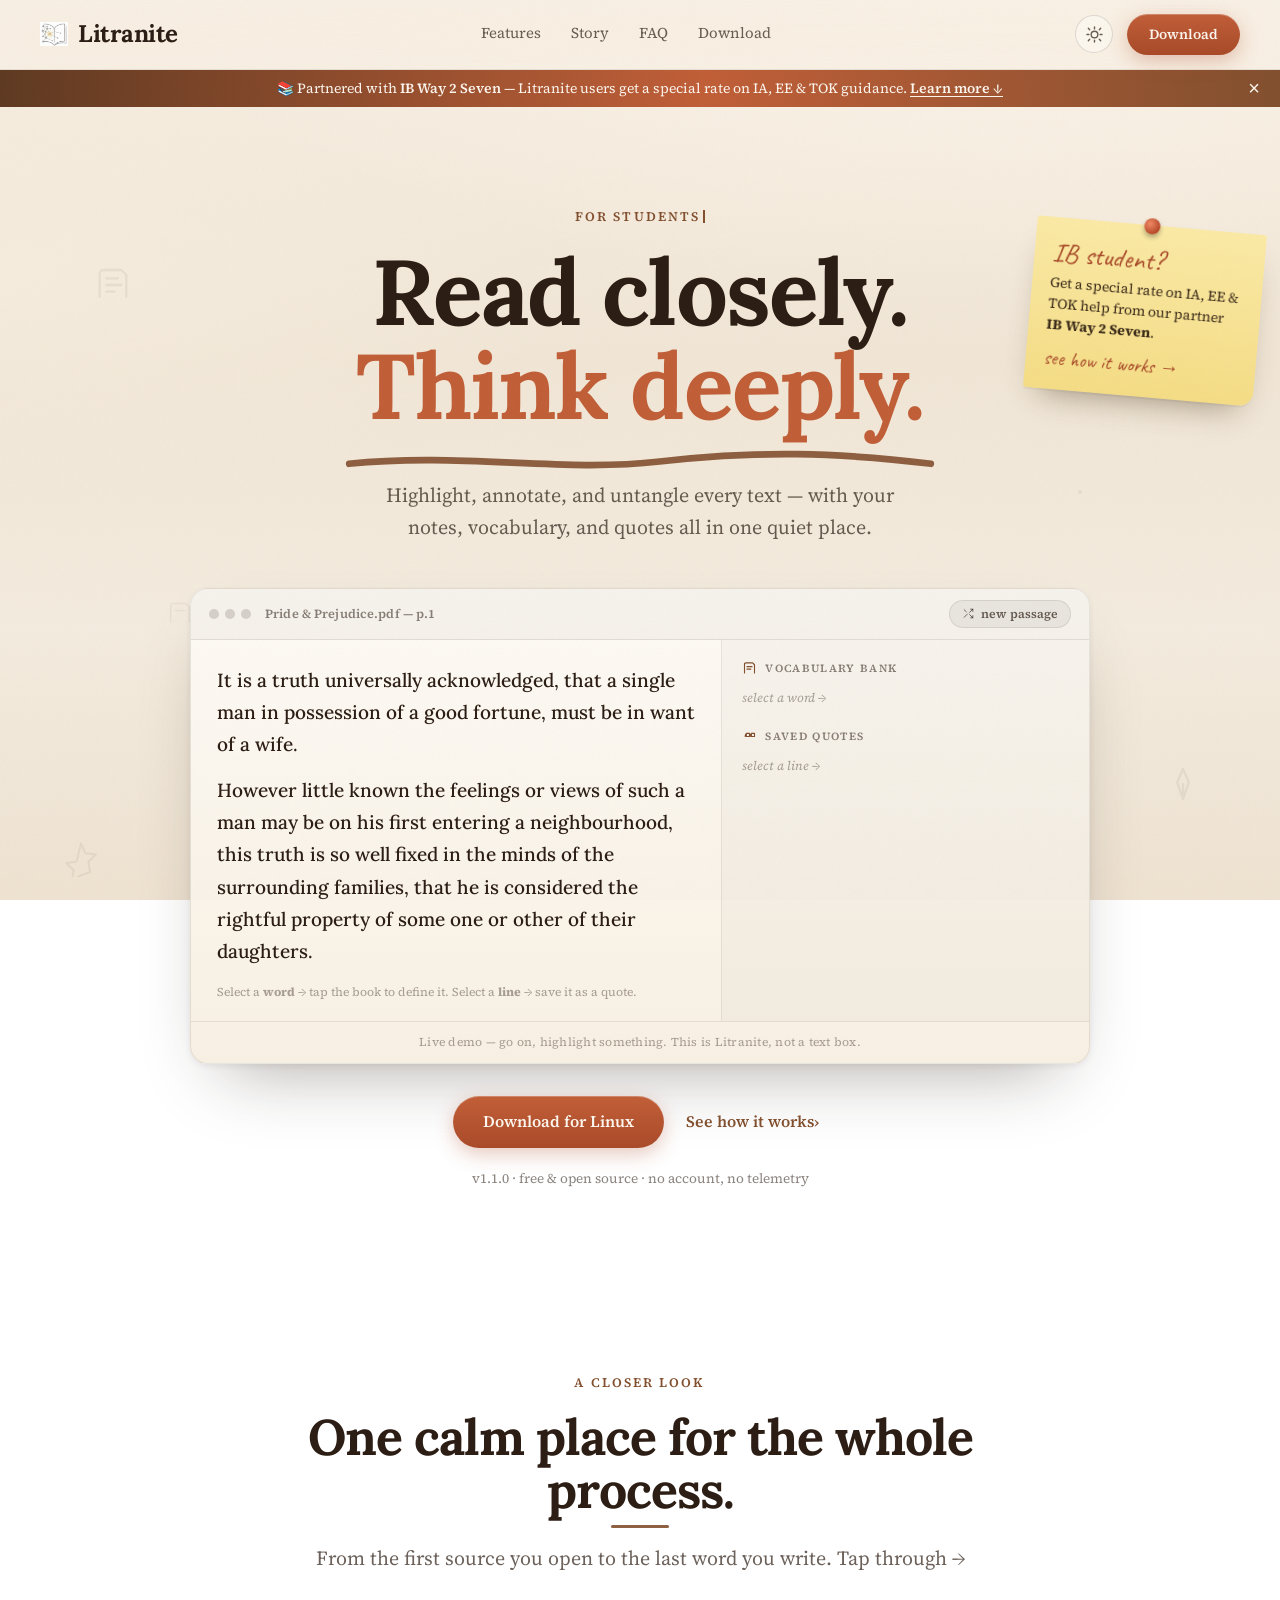
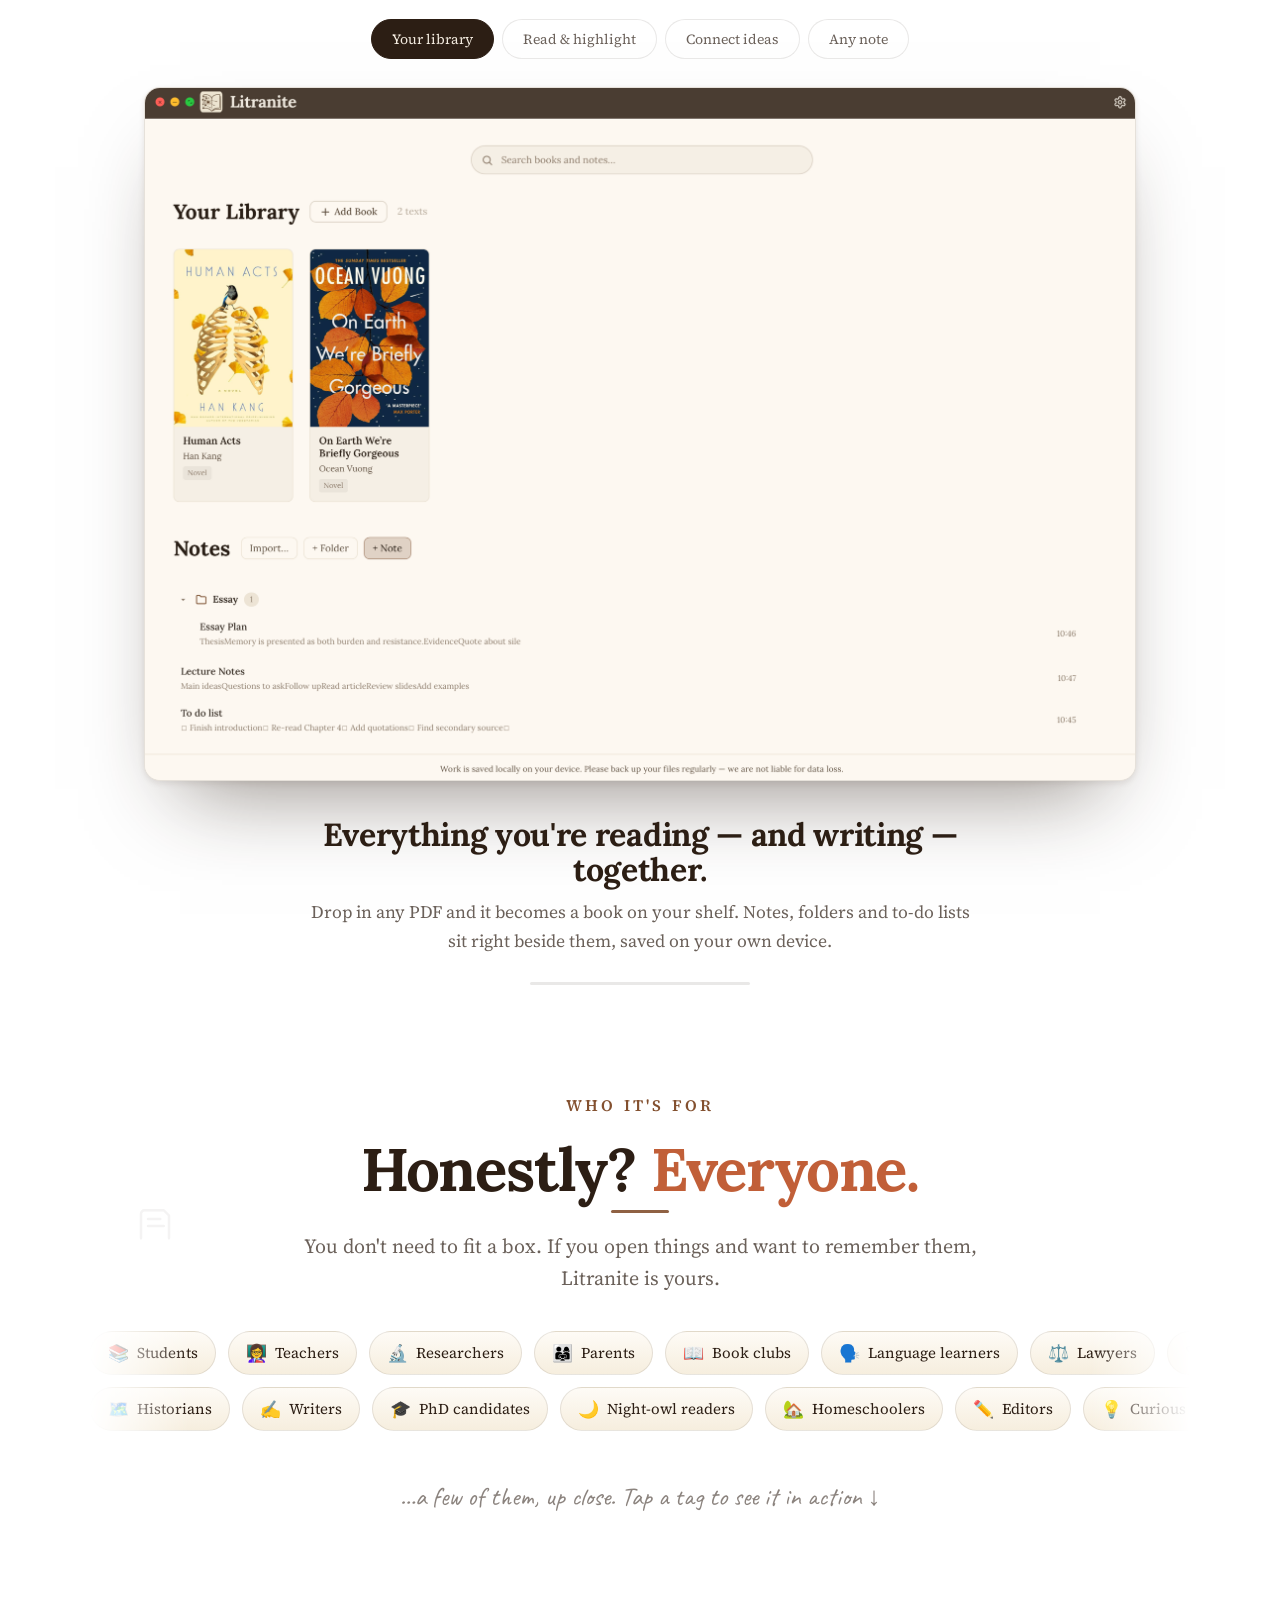
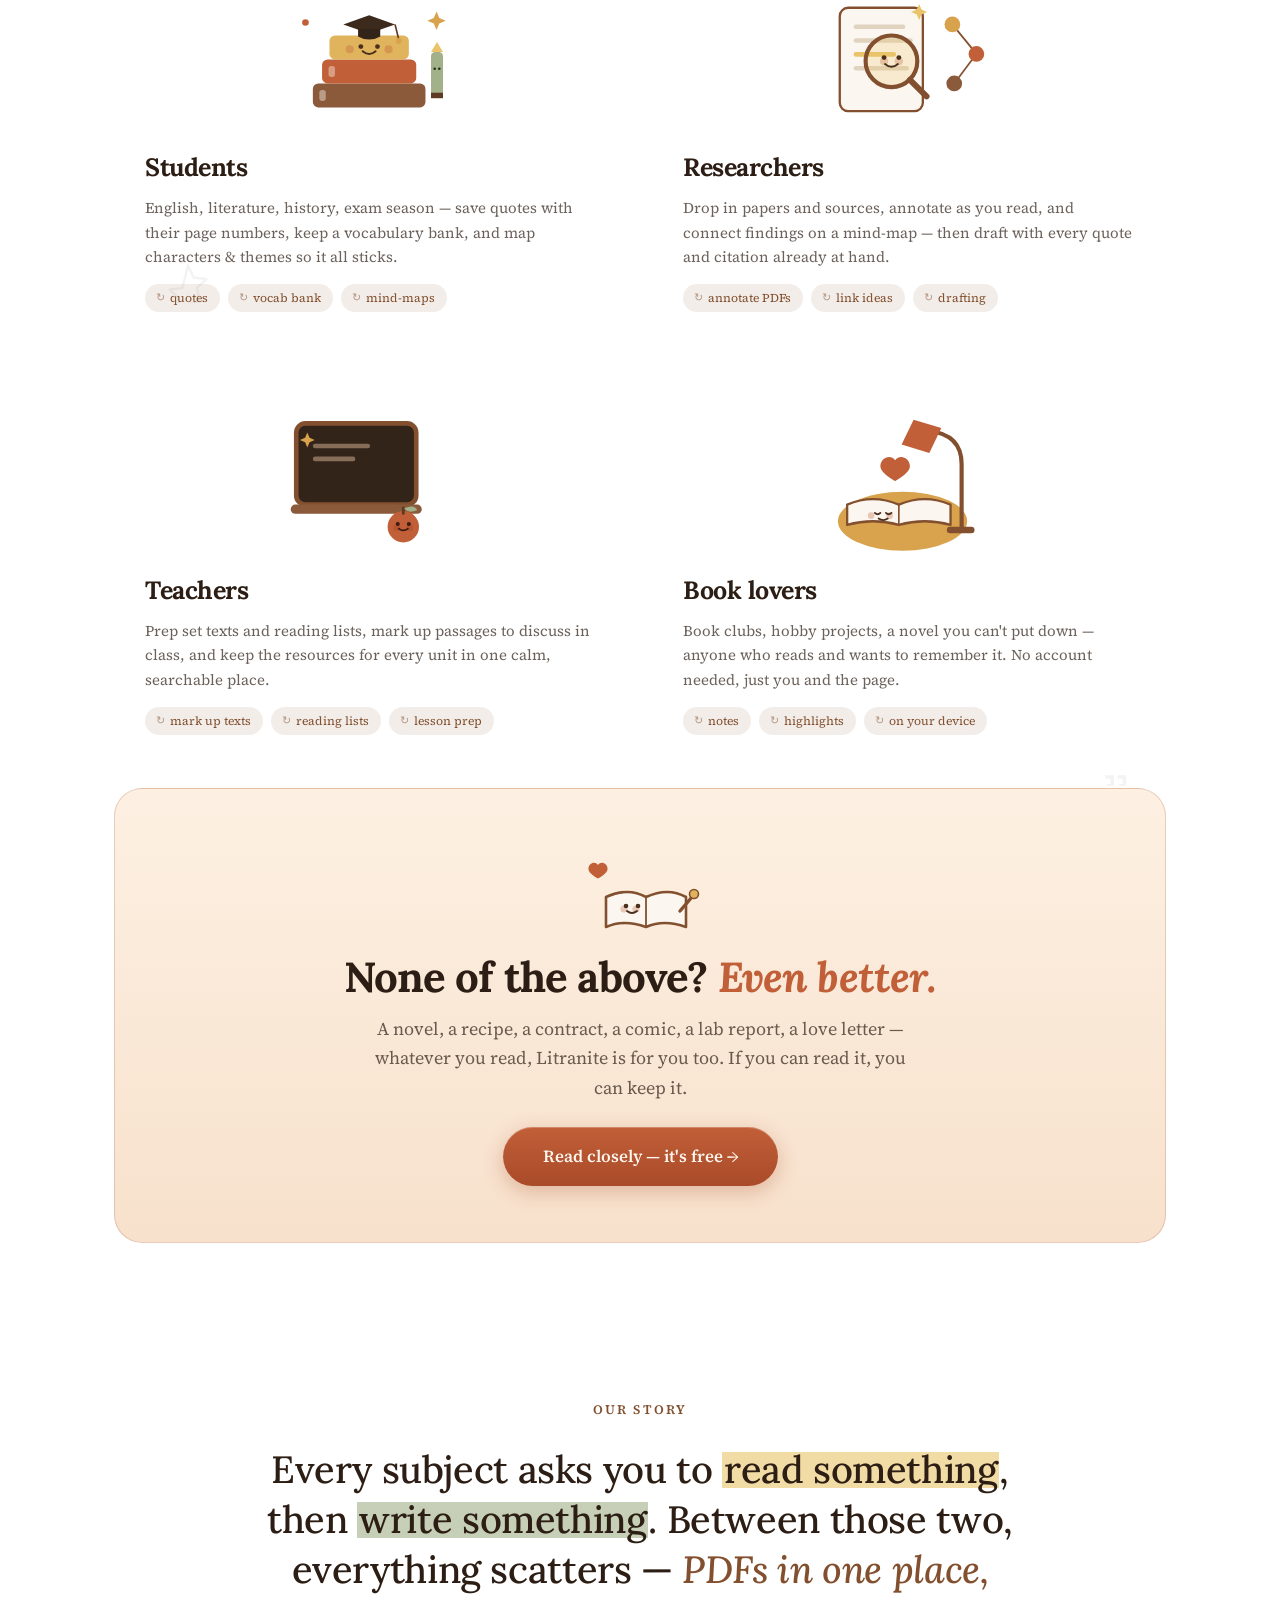
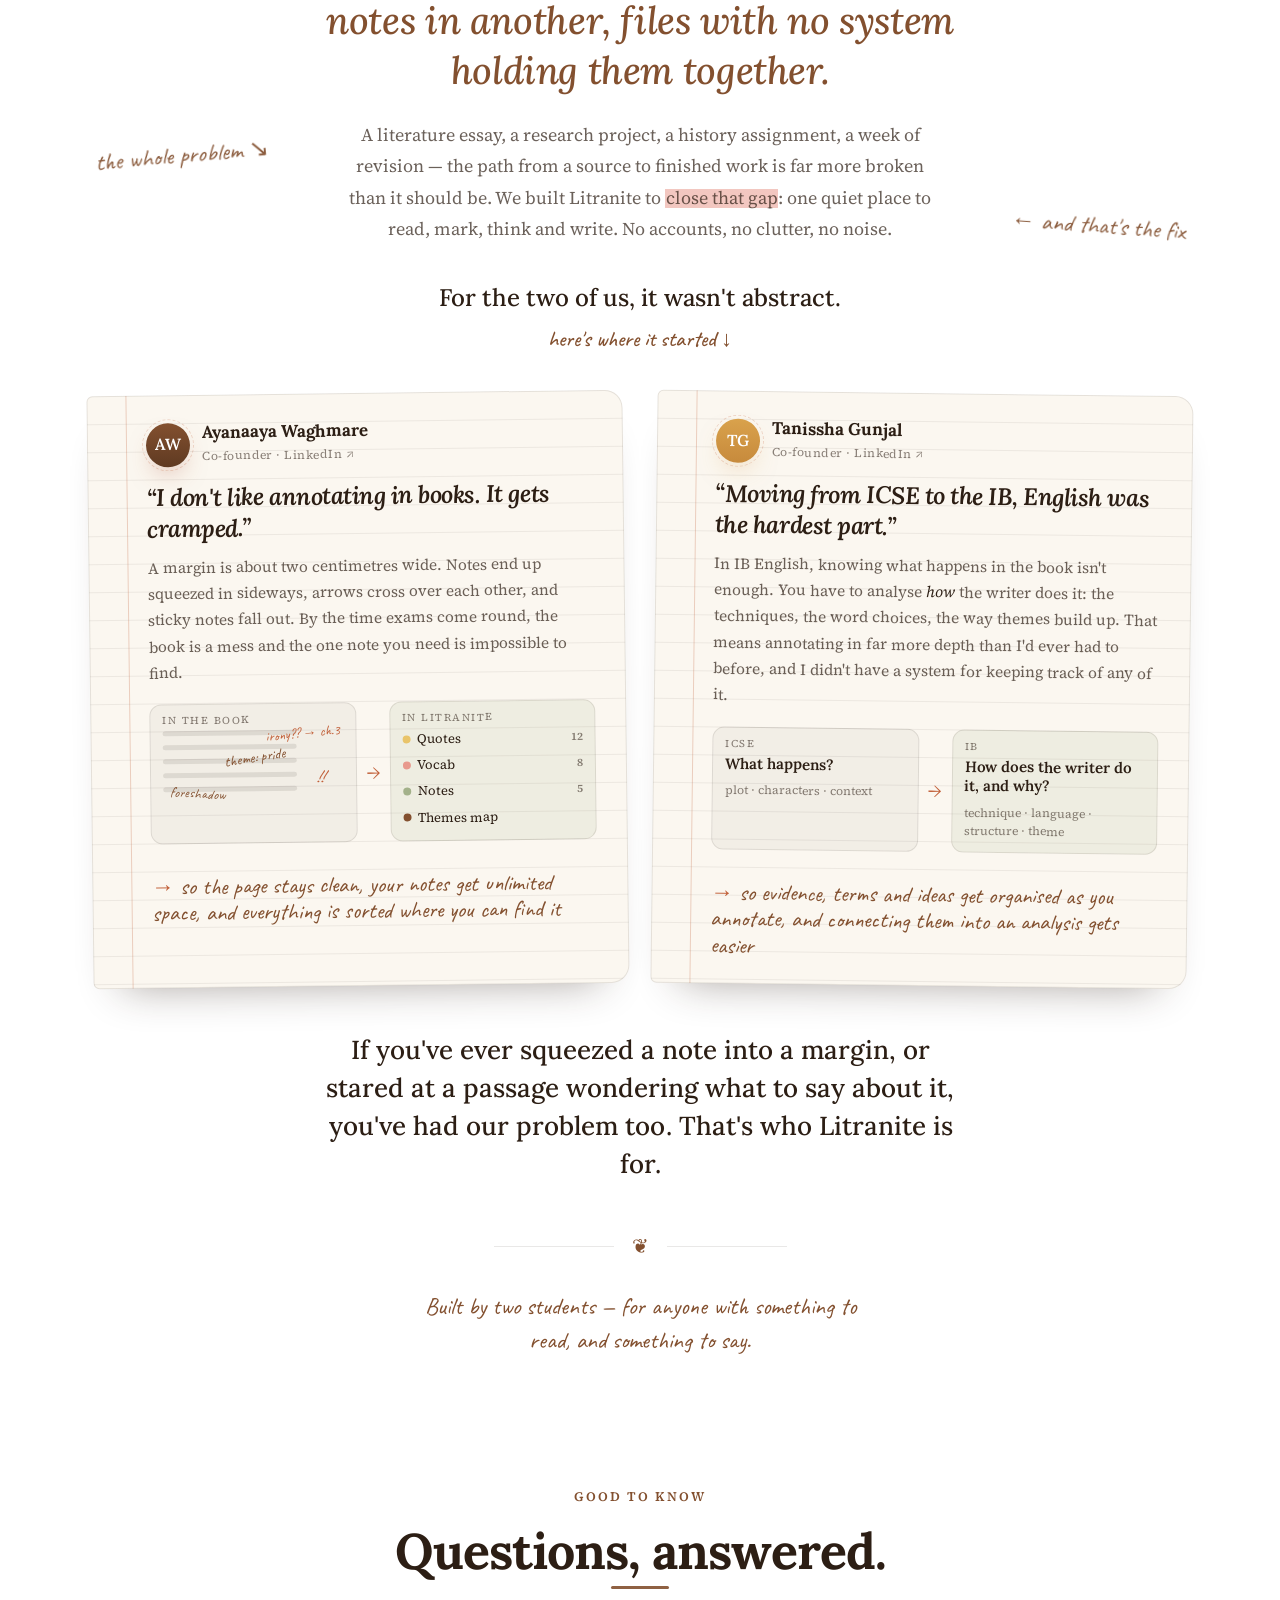
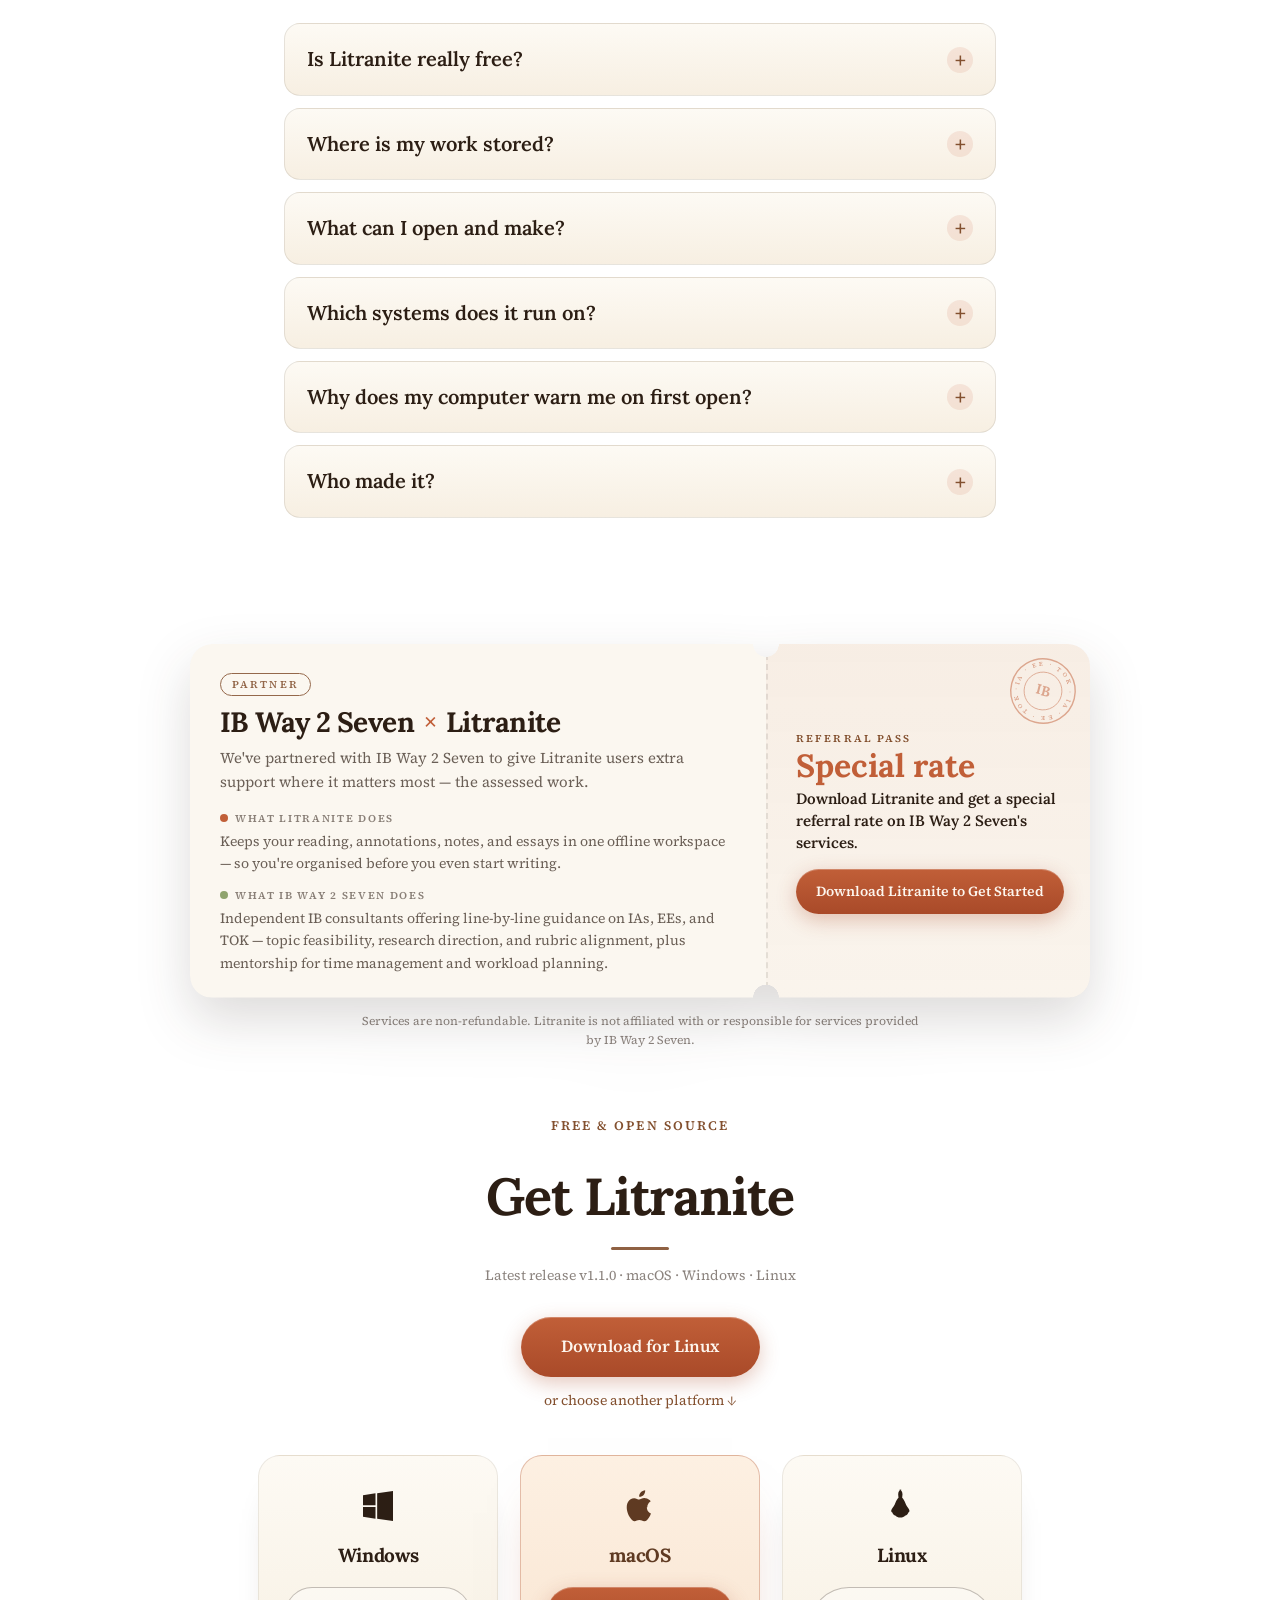
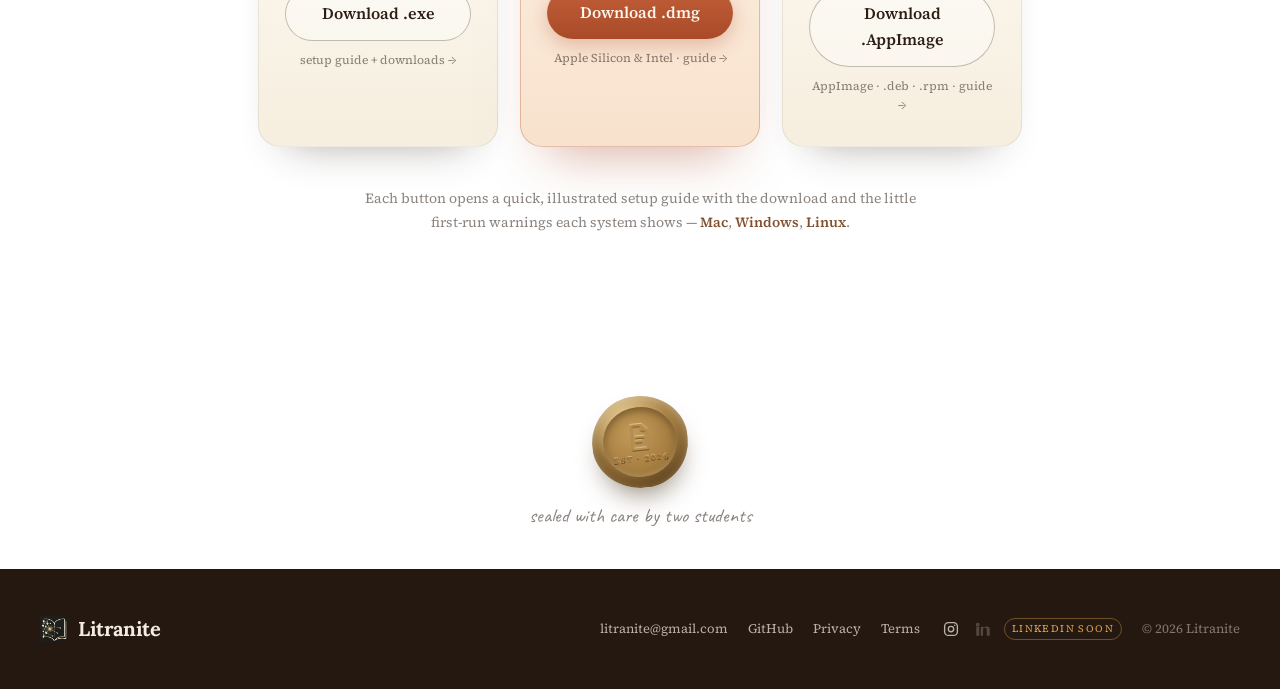
==== index.html @ d2393052 "Flip cards, merged story, IB Way 2 Seven partnership - Who-it's-for cards: fix hover jitter (bob ani" ====
<!DOCTYPE html>
<html lang="en">
<head>
<meta charset="utf-8">
<meta name="viewport" content="width=device-width, initial-scale=1">
<title>Litranite — Read closely. Think deeply.</title>
<meta name="description" content="Litranite keeps close reading in one place — highlight, annotate, build a vocabulary bank, and draft essays with your quotes at hand. Free for macOS, Windows, and Linux.">
<meta name="theme-color" content="#f4ece0">
<!-- Social preview. On deploy, change og:image / og:url to absolute URLs (e.g. https://your-domain/assets/og-image.png). -->
<meta property="og:type" content="website">
<meta property="og:site_name" content="Litranite">
<meta property="og:title" content="Litranite — Read closely. Think deeply.">
<meta property="og:description" content="Read a PDF, highlight it, and build a vocabulary bank &amp; quote list — all in one quiet place. Free for macOS, Windows, and Linux.">
<meta property="og:image" content="https://litranite.github.io/assets/og-image.png">
<meta property="og:url" content="https://litranite.github.io/">
<meta property="og:image:width" content="1200">
<meta property="og:image:height" content="630">
<meta name="twitter:card" content="summary_large_image">
<meta name="twitter:title" content="Litranite — Read closely. Think deeply.">
<meta name="twitter:description" content="Read a PDF, highlight it, and build a vocabulary bank &amp; quote list — all in one quiet place.">
<meta name="twitter:image" content="https://litranite.github.io/assets/og-image.png">
<link rel="icon" type="image/png" href="assets/logo.png">
<link rel="preconnect" href="https://fonts.googleapis.com">
<link rel="preconnect" href="https://fonts.gstatic.com" crossorigin>
<link href="https://fonts.googleapis.com/css2?family=Caveat:wght@500;600&family=Lora:ital,wght@0,500;0,600;0,700;1,500&family=Source+Serif+4:ital,wght@0,400;0,600;1,400&display=swap" rel="stylesheet">
<link rel="stylesheet" href="styles.css?v=8">
<script>
  /* set theme before paint to avoid a flash */
  (function () {
    try {
      var t = localStorage.getItem('litranite-theme');
      if (!t) t = matchMedia('(prefers-color-scheme: dark)').matches ? 'dark' : 'light';
      document.documentElement.setAttribute('data-theme', t);
      if (localStorage.getItem('litranite-partner-bar') === 'dismissed') document.documentElement.classList.add('pb-dismissed');
    } catch (e) {}
  })();
</script>
</head>
<body>

<div class="read-progress" aria-hidden="true"><span></span></div>

<header class="nav">
  <a class="logo" href="#top">
    <img class="logo-mark lm-light" src="assets/logo.png" alt="" width="28" height="28">
    <img class="logo-mark lm-dark" src="assets/logo-on-dark.png" alt="" width="28" height="28">
    <span class="logo-word">Litranite</span>
  </a>
  <nav class="nav-links" aria-label="Main">
    <a href="#features">Features</a>
    <a href="#story">Story</a>
    <a href="#faq">FAQ</a>
    <a href="#download">Download</a>
  </nav>
  <div class="nav-right">
    <button class="theme-toggle" type="button" aria-label="Switch between day and night reading" title="Day / night">
      <svg class="ic-sun" viewBox="0 0 24 24" fill="none" stroke="currentColor" stroke-width="1.8" stroke-linecap="round"><circle cx="12" cy="12" r="4.2"/><path d="M12 2.5v2.4M12 19.1v2.4M4.2 4.2l1.7 1.7M18.1 18.1l1.7 1.7M2.5 12h2.4M19.1 12h2.4M4.2 19.8l1.7-1.7M18.1 5.9l1.7-1.7"/></svg>
      <svg class="ic-moon" viewBox="0 0 24 24" fill="none" stroke="currentColor" stroke-width="1.8" stroke-linecap="round" stroke-linejoin="round"><path d="M20 14.5A8 8 0 1 1 9.5 4a6.3 6.3 0 0 0 10.5 10.5Z"/></svg>
    </button>
    <a class="btn btn-solid" href="#download">Download</a>
  </div>
</header>

<!-- Partner announcement: points at the section below, never off-site -->
<div class="partner-bar" id="partner-bar" role="region" aria-label="Partner announcement">
  <p class="pb-text"><span class="pb-ico" aria-hidden="true">📚</span> Partnered with <b>IB Way 2 Seven</b><span class="pb-long"> — Litranite users get a special rate on IA, EE &amp; TOK guidance.</span> <a href="#ibway2seven-partnership">Learn more</a></p>
  <button type="button" class="pb-close" aria-label="Dismiss announcement">×</button>
</div>

<main id="top">

  <!-- HERO -->
  <section class="hero">
    <div class="ambient" aria-hidden="true">
      <svg class="amb amb-1" viewBox="0 0 24 24" fill="none" stroke="currentColor" stroke-width="1.4" stroke-linecap="round" stroke-linejoin="round"><path d="M4 19V5a2 2 0 0 1 2-2h11l3 3v13"/><path d="M8 8h7M8 12h9M8 16h5"/></svg>
      <svg class="amb amb-2" viewBox="0 0 24 24" fill="currentColor"><path d="M7 7h5v6H8v-1h2V9H7zM14 7h5v6h-4v-1h2V9h-3z"/></svg>
      <svg class="amb amb-3" viewBox="0 0 24 24" fill="none" stroke="currentColor" stroke-width="1.4" stroke-linecap="round" stroke-linejoin="round"><path d="M12 2.5l3.2 6.9 7.3.9-5.4 5 1.4 7.3L12 25l-6.5 3.6 1.4-7.3-5.4-5 7.3-.9z"/></svg>
      <svg class="amb amb-4" viewBox="0 0 24 24" fill="none" stroke="currentColor" stroke-width="1.4" stroke-linecap="round" stroke-linejoin="round"><path d="M12 3l3.5 8L12 21l-3.5-10z"/><path d="M12 12v6"/></svg>
      <svg class="amb amb-5" viewBox="0 0 24 24" fill="none" stroke="currentColor" stroke-width="1.4" stroke-linecap="round" stroke-linejoin="round"><path d="M4 19V5a2 2 0 0 1 2-2h11l3 3v13"/><path d="M8 9h8"/></svg>
      <svg class="amb amb-6" viewBox="0 0 24 24" fill="currentColor"><circle cx="12" cy="12" r="3"/></svg>
    </div>
    <span class="eyebrow" aria-label="For readers of every age — students, teachers, and everyone">For <span class="type-rot" id="type-rot">students</span><span class="type-caret" aria-hidden="true"></span></span>
    <h1 data-underline>Read closely.<br><span class="accent">Think deeply.</span></h1>
    <p class="lead">Highlight, annotate, and untangle every text — with your notes, vocabulary, and quotes all in one quiet place.</p>

    <!-- interactive reader demo — the thing only Litranite does -->
    <div class="reader-demo" aria-label="Try Litranite">
      <div class="reader-chrome">
        <span class="reader-dots"><i></i><i></i><i></i></span>
        <span class="reader-file" id="reader-file">Pride &amp; Prejudice.pdf — p.1</span>
        <button class="reader-shuffle" id="reader-shuffle" type="button" aria-label="Load a different passage"><svg viewBox="0 0 24 24" fill="none" stroke="currentColor" stroke-width="1.7" stroke-linecap="round" stroke-linejoin="round"><path d="M16 4h4v4M20 4l-6 6M16 20h4v-4M20 20l-6-6M4 5l4 4M4 19l6-6"/></svg>new passage</button>
      </div>

      <div class="reader-split">
        <div class="reader-page">
          <div class="reader-body" id="demo-text">
            <p>It is a truth universally acknowledged, that a single man in possession of a good fortune, must be in want of a wife.</p>
            <p>However little known the feelings or views of such a man may be on his first entering a neighbourhood, this truth is so well fixed in the minds of the surrounding families, that he is considered the rightful property of some one or other of their daughters.</p>
          </div>
          <p class="reader-page-hint" id="demo-hint">Select a <b>word</b> → tap the book to define it. Select a <b>line</b> → save it as a quote.</p>
        </div>

        <aside class="reader-panel" aria-label="Your study panel">
          <div class="rp-section">
            <div class="rp-head">
              <svg viewBox="0 0 24 24" fill="none" stroke="currentColor" stroke-width="1.8" stroke-linecap="round" stroke-linejoin="round"><path d="M4 19V5a2 2 0 0 1 2-2h11l3 3v13"/><path d="M8 9h8M8 13h6"/></svg>
              Vocabulary bank <span class="rp-count" id="vocab-count"></span>
            </div>
            <ul class="rp-list" id="vocab-list"><li class="rp-empty">select a word →</li></ul>
          </div>
          <div class="rp-section">
            <div class="rp-head">
              <svg viewBox="0 0 24 24" fill="none" stroke="currentColor" stroke-width="1.8" stroke-linecap="round" stroke-linejoin="round"><path d="M7 7h5v5H7zM7 7c-1.5 1-2 2.5-2 5M15 7h5v5h-5zM15 7c-1.5 1-2 2.5-2 5"/></svg>
              Saved quotes <span class="rp-count" id="quote-count"></span>
            </div>
            <ul class="rp-list" id="quote-list"><li class="rp-empty">select a line →</li></ul>
          </div>
        </aside>
      </div>

      <div class="reader-foot">
        <span class="reader-tag">Live demo — go on, highlight something. This is Litranite, not a text box.</span>
      </div>
    </div>

    <div class="hero-ctas">
      <a class="btn btn-solid btn-download" id="hero-download" href="#download">Download Free</a>
      <a class="btn btn-ghost" href="#features">See how it works</a>
    </div>
    <a class="ib-note" href="#ibway2seven-partnership">
      <span class="ib-pin" aria-hidden="true"></span>
      <span class="ib-note-k">IB student?</span>
      Get a special rate on IA, EE &amp; TOK help from our partner <b>IB Way 2 Seven</b>.
      <span class="ib-note-go">see how it works →</span>
    </a>
    <p class="hero-sub"><span class="js-version">v1.1.0</span> · free &amp; open source · no account, no telemetry</p>
  </section>

  <!-- SHOWCASE — big, switchable screenshots -->
  <section class="showcase" id="features">
    <div class="sc-head reveal">
      <span class="eyebrow">A closer look</span>
      <h2 data-underline>One calm place for the whole process.</h2>
      <p class="lead">From the first source you open to the last word you write. Tap through →</p>
    </div>

    <div class="feature-tabs reveal" role="tablist" aria-label="Features">
      <button class="feature-tab on" type="button" role="tab" data-i="0" aria-selected="true">Your library</button>
      <button class="feature-tab" type="button" role="tab" data-i="1" aria-selected="false">Read &amp; highlight</button>
      <button class="feature-tab" type="button" role="tab" data-i="2" aria-selected="false">Connect ideas</button>
      <button class="feature-tab" type="button" role="tab" data-i="3" aria-selected="false">Any note</button>
    </div>

    <div class="feature-stage reveal">
      <div class="feature-slide on" data-i="0">
        <figure class="feature-shot"><img src="assets/app-library.png" alt="Litranite library with book covers and a list of notes"></figure>
        <div class="feature-cap">
          <h3>Everything you're reading — and writing — together.</h3>
          <p>Drop in any PDF and it becomes a book on your shelf. Notes, folders and to-do lists sit right beside them, saved on your own device.</p>
        </div>
      </div>
      <div class="feature-slide" data-i="1">
        <figure class="feature-shot"><img src="assets/app-reader.png" alt="Litranite reading a PDF with colour highlights and a live vocabulary bank" loading="lazy"></figure>
        <div class="feature-cap">
          <h3>Read the source, right inside the app.</h3>
          <p>Open a PDF, highlight in colour, and every mark flows into a vocabulary bank and quote list — each one kept with its page. This is the part other note apps can't do.</p>
        </div>
      </div>
      <div class="feature-slide" data-i="2">
        <figure class="feature-shot"><img src="assets/app-mindmap.png" alt="Litranite mind-map linking characters and themes" loading="lazy"></figure>
        <div class="feature-cap">
          <h3>Map how it all connects.</h3>
          <p>Lay characters, themes, evidence and ideas out as a mind-map and draw the links between them — the big picture, in a single glance.</p>
        </div>
      </div>
      <div class="feature-slide" data-i="3">
        <figure class="feature-shot"><img src="assets/app-note.png" alt="A note in Litranite — a simple travel checklist" loading="lazy"></figure>
        <div class="feature-cap">
          <h3>A blank page for anything.</h3>
          <p>Research notes, a history timeline, a revision sheet, even a travel checklist — a quiet place to write, for any subject or none at all.</p>
        </div>
      </div>
      <div class="feature-progress"><span class="fp-bar"></span></div>
    </div>
  </section>

  <!-- WHO IT'S FOR — honestly, everyone -->
  <section class="who" id="who">
    <div class="who-ambient" aria-hidden="true">
      <svg class="wa1" viewBox="0 0 24 24" fill="none" stroke="currentColor" stroke-width="1.4" stroke-linecap="round" stroke-linejoin="round"><path d="M4 19V5a2 2 0 0 1 2-2h11l3 3v13"/><path d="M8 8h7M8 12h9"/></svg>
      <svg class="wa2" viewBox="0 0 24 24" fill="currentColor"><path d="M7 7h5v6H8v-1h2V9H7zM14 7h5v6h-4v-1h2V9h-3z"/></svg>
      <svg class="wa3" viewBox="0 0 24 24" fill="none" stroke="currentColor" stroke-width="1.4" stroke-linecap="round" stroke-linejoin="round"><path d="M12 2.5l3.2 6.9 7.3.9-5.4 5 1.4 7.3L12 25l-6.5 3.6 1.4-7.3-5.4-5 7.3-.9z"/></svg>
    </div>

    <div class="who-head reveal">
      <span class="eyebrow">Who it's for</span>
      <h2 data-underline>Honestly? <span class="big">Everyone.</span></h2>
      <p class="lead">You don't need to fit a box. If you open things and want to remember them, Litranite is yours.</p>
    </div>

    <div class="marquee" aria-label="People who use Litranite">
      <div class="marquee-row r1" id="mrow1"></div>
      <div class="marquee-row r2" id="mrow2"></div>
    </div>

    <p class="who-eg reveal">…a few of them, up close. Tap a tag to see it in action ↓</p>

    <div class="who-grid">

      <article class="who-card reveal" data-role="students" style="--tint:rgba(217,162,76,.2)">
        <div class="who-inner">
        <div class="who-face who-front">
        <div class="who-illus">
          <svg class="char-svg" viewBox="0 0 230 182" fill="none">
            <path class="anim tw" d="M186 46 l3 7 7 3 -7 3 -3 7 -3 -7 -7 -3 7 -3z" fill="#d9a24c"/>
            <circle class="anim tw d" cx="44" cy="58" r="3.6" fill="#c15f38"/>
            <g class="char anim bob">
              <rect x="52" y="124" width="122" height="26" rx="6" fill="#8a5a3b"/>
              <rect x="59" y="131" width="7" height="12" rx="3" fill="#f4ece0" opacity=".45"/>
              <rect x="62" y="98" width="102" height="26" rx="6" fill="#c15f38"/>
              <rect x="69" y="105" width="7" height="12" rx="3" fill="#f4ece0" opacity=".45"/>
              <rect x="70" y="72" width="86" height="26" rx="6" fill="#e0b45c"/>
              <circle class="cheek" cx="92" cy="87" r="4.4" fill="#c15f38" opacity=".35"/>
              <circle class="cheek" cx="134" cy="87" r="4.4" fill="#c15f38" opacity=".35"/>
              <g class="eyes bk"><circle cx="104" cy="84" r="2.6" fill="#4a2f1c"/><circle cx="122" cy="84" r="2.6" fill="#4a2f1c"/></g>
              <path d="M106 89 q7 6 14 0" stroke="#4a2f1c" stroke-width="2.1" fill="none" stroke-linecap="round"/>
              <g class="anim capbob" style="transform-origin:113px 62px">
                <path d="M113 50 l28 10 -28 10 -28 -10z" fill="#3c2a1c"/>
                <path d="M101 65 v8 q12 7 24 0 v-8" fill="#33241a"/>
                <line x1="141" y1="60" x2="145" y2="76" stroke="#5f3a22" stroke-width="1.8"/>
                <circle cx="145" cy="78" r="3.2" fill="#d9a24c"/>
              </g>
            </g>
            <g class="anim wig" style="transform-origin:186px 128px">
              <rect x="180" y="90" width="13" height="48" rx="4.5" fill="#a3b18a"/>
              <path d="M180 90 l6.5 -11 6.5 11z" fill="#e9c46a"/>
              <rect x="180" y="134" width="13" height="6" fill="#5f3a22"/>
              <circle cx="184" cy="108" r="1.4" fill="#243018"/>
              <circle cx="189" cy="108" r="1.4" fill="#243018"/>
            </g>
          </svg>
        </div>
        <h3>Students</h3>
        <p>English, literature, history, exam season — save quotes with their page numbers, keep a vocabulary bank, and map characters &amp; themes so it all sticks.</p>
        <div class="who-tags"><button type="button" class="who-tag" data-demo="students-0">quotes</button><button type="button" class="who-tag" data-demo="students-1">vocab bank</button><button type="button" class="who-tag" data-demo="students-2">mind-maps</button></div>
              </div>
        </div>
      </article>

      <article class="who-card reveal" data-role="researchers" style="--tint:rgba(193,95,56,.17)">
        <div class="who-inner">
        <div class="who-face who-front">
        <div class="who-illus">
          <svg class="char-svg" viewBox="0 0 230 182" fill="none">
            <rect x="40" y="42" width="90" height="112" rx="9" fill="#fbf7f0" stroke="#83502f" stroke-width="2.5"/>
            <rect x="55" y="60" width="56" height="5" rx="2.5" fill="#e0d3bf"/>
            <rect x="55" y="75" width="64" height="5" rx="2.5" fill="#e0d3bf"/>
            <rect x="55" y="90" width="46" height="5" rx="2.5" fill="#e9c46a"/>
            <rect x="55" y="105" width="60" height="5" rx="2.5" fill="#e0d3bf"/>
            <path class="anim tw d2" d="M126 38 l2.6 6 6 2.6 -6 2.6 -2.6 6 -2.6 -6 -6 -2.6 6 -2.6z" fill="#e9c46a"/>
            <g class="anim mmpulse" style="transform-origin:186px 96px">
              <line x1="162" y1="60" x2="188" y2="92" stroke="#83502f" stroke-width="1.9"/>
              <line x1="188" y1="92" x2="164" y2="124" stroke="#83502f" stroke-width="1.9"/>
              <circle cx="162" cy="60" r="8.5" fill="#d9a24c"/>
              <circle cx="188" cy="92" r="8.5" fill="#c15f38"/>
              <circle cx="164" cy="124" r="8.5" fill="#8a5a3b"/>
            </g>
            <g class="char anim scan">
              <circle cx="96" cy="100" r="28" fill="rgba(233,196,106,.25)"/>
              <circle cx="96" cy="100" r="28" fill="none" stroke="#83502f" stroke-width="4.5"/>
              <circle class="cheek" cx="88" cy="100" r="4.4" fill="#c15f38" opacity=".3"/>
              <circle class="cheek" cx="104" cy="100" r="4.4" fill="#c15f38" opacity=".3"/>
              <g class="eyes2 bk"><circle cx="88" cy="96" r="2.6" fill="#4a2f1c"/><circle cx="104" cy="96" r="2.6" fill="#4a2f1c"/></g>
              <path d="M89 103 q7 6 14 0" stroke="#4a2f1c" stroke-width="2.1" fill="none" stroke-linecap="round"/>
              <line x1="116" y1="120" x2="134" y2="138" stroke="#83502f" stroke-width="6.5" stroke-linecap="round"/>
            </g>
          </svg>
        </div>
        <h3>Researchers</h3>
        <p>Drop in papers and sources, annotate as you read, and connect findings on a mind-map — then draft with every quote and citation already at hand.</p>
        <div class="who-tags"><button type="button" class="who-tag" data-demo="researchers-0">annotate PDFs</button><button type="button" class="who-tag" data-demo="researchers-1">link ideas</button><button type="button" class="who-tag" data-demo="researchers-2">drafting</button></div>
              </div>
        </div>
      </article>

      <article class="who-card reveal" data-role="teachers" style="--tint:rgba(163,177,138,.22)">
        <div class="who-inner">
        <div class="who-face who-front">
        <div class="who-illus">
          <svg class="char-svg" viewBox="0 0 230 182" fill="none">
            <rect x="34" y="34" width="130" height="88" rx="10" fill="#33241a"/>
            <rect x="34" y="34" width="130" height="88" rx="10" fill="none" stroke="#83502f" stroke-width="5"/>
            <rect x="52" y="56" width="62" height="5" rx="2.5" fill="#c9a98a" opacity=".55"/>
            <rect x="52" y="70" width="46" height="5" rx="2.5" fill="#c9a98a" opacity=".55"/>
            <path class="check" d="M118 74 l11 12 22 -26" stroke="#e9c46a" stroke-width="6" fill="none" stroke-linecap="round" stroke-linejoin="round"/>
            <rect x="28" y="122" width="142" height="10" rx="5" fill="#8a5a3b"/>
            <path class="anim tw" d="M46 44 l2.4 5.6 5.6 2.4 -5.6 2.4 -2.4 5.6 -2.4 -5.6 -5.6 -2.4 5.6 -2.4z" fill="#d9a24c"/>
            <g class="char anim bob2" style="transform-origin:150px 148px">
              <circle cx="150" cy="146" r="17" fill="#c15f38"/>
              <circle class="cheek" cx="143" cy="147" r="3.8" fill="#a94a29" opacity=".45"/>
              <circle class="cheek" cx="157" cy="147" r="3.8" fill="#a94a29" opacity=".45"/>
              <g class="eyes3 bk"><circle cx="144" cy="143" r="2.2" fill="#3c1a12"/><circle cx="156" cy="143" r="2.2" fill="#3c1a12"/></g>
              <path d="M145 148 q5 4 10 0" stroke="#3c1a12" stroke-width="1.9" fill="none" stroke-linecap="round"/>
              <rect x="148.5" y="124" width="3" height="9" rx="1.5" fill="#5f3a22"/>
              <path d="M151 126 q11 -5 14 2 q-10 4 -14 -2z" fill="#a3b18a"/>
            </g>
          </svg>
        </div>
        <h3>Teachers</h3>
        <p>Prep set texts and reading lists, mark up passages to discuss in class, and keep the resources for every unit in one calm, searchable place.</p>
        <div class="who-tags"><button type="button" class="who-tag" data-demo="teachers-0">mark up texts</button><button type="button" class="who-tag" data-demo="teachers-1">reading lists</button><button type="button" class="who-tag" data-demo="teachers-2">lesson prep</button></div>
              </div>
        </div>
      </article>

      <article class="who-card reveal" data-role="booklovers" style="--tint:rgba(217,162,76,.22)">
        <div class="who-inner">
        <div class="who-face who-front">
        <div class="who-illus">
          <svg class="char-svg" viewBox="0 0 230 182" fill="none">
            <ellipse class="anim glow" cx="108" cy="140" rx="70" ry="32" fill="#d9a24c"/>
            <path d="M172 148 V78 q0 -32 -36 -36" stroke="#83502f" stroke-width="4.5" fill="none" stroke-linecap="round"/>
            <path d="M120 30 l30 9 -13 27 -30 -9z" fill="#c15f38"/>
            <rect x="156" y="146" width="30" height="7" rx="3.5" fill="#83502f"/>
            <path class="anim heart" d="M100 74 c-5 -7.5 -16 -2.6 -16 6.4 c0 7.7 16 16 16 16 c0 0 16 -8.3 16 -16 c0 -9 -11 -13.9 -16 -6.4z" fill="#c15f38"/>
            <g class="char anim bob">
              <path d="M48 122 q28 -12 56 0 q28 -12 56 0 l0 22 q-28 -8 -56 0 q-28 -8 -56 0 z" fill="#fbf7f0" stroke="#83502f" stroke-width="2.5" stroke-linejoin="round"/>
              <line x1="104" y1="122" x2="104" y2="144" stroke="#83502f" stroke-width="1.8"/>
              <circle class="cheek" cx="74" cy="134" r="3.6" fill="#c15f38" opacity=".32"/>
              <circle class="cheek" cx="94" cy="134" r="3.6" fill="#c15f38" opacity=".32"/>
              <g class="eyes4 bk"><path d="M78 131 q3 3 6 0" stroke="#4a2f1c" stroke-width="2" fill="none" stroke-linecap="round"/><path d="M90 131 q3 3 6 0" stroke="#4a2f1c" stroke-width="2" fill="none" stroke-linecap="round"/></g>
              <path d="M82 137 q5 3.5 10 0" stroke="#4a2f1c" stroke-width="1.9" fill="none" stroke-linecap="round"/>
            </g>
          </svg>
        </div>
        <h3>Book lovers</h3>
        <p>Book clubs, hobby projects, a novel you can't put down — anyone who reads and wants to remember it. No account needed, just you and the page.</p>
        <div class="who-tags"><button type="button" class="who-tag" data-demo="booklovers-0">notes</button><button type="button" class="who-tag" data-demo="booklovers-1">highlights</button><button type="button" class="who-tag" data-demo="booklovers-2">on your device</button></div>
              </div>
        </div>
      </article>

    </div>

    <div class="who-cta reveal">
      <svg class="wave-char" viewBox="0 0 128 104" fill="none">
        <path class="anim heart" d="M22 20 c-3 -4.5 -9.6 -1.6 -9.6 4 c0 4.6 9.6 9.6 9.6 9.6 c0 0 9.6 -5 9.6 -9.6 c0 -5.6 -6.6 -8.5 -9.6 -4z" fill="#c15f38"/>
        <g class="char anim bob">
          <path d="M30 52 q22 -10 40 0 q22 -10 40 0 l0 30 q-22 -8 -40 0 q-22 -8 -40 0z" fill="#fbf7f0" stroke="#83502f" stroke-width="2.6" stroke-linejoin="round"/>
          <line x1="70" y1="52" x2="70" y2="82" stroke="#83502f" stroke-width="1.8"/>
          <circle class="cheek" cx="48" cy="64" r="3.6" fill="#c15f38" opacity=".32"/>
          <circle class="cheek" cx="60" cy="64" r="3.6" fill="#c15f38" opacity=".32"/>
          <g class="eyes5 bk"><circle cx="50" cy="61" r="2.3" fill="#4a2f1c"/><circle cx="62" cy="61" r="2.3" fill="#4a2f1c"/></g>
          <path d="M51 66 q5 4 10 0" stroke="#4a2f1c" stroke-width="1.9" fill="none" stroke-linecap="round"/>
          <g class="anim wave" style="transform-origin:104px 66px">
            <line x1="104" y1="66" x2="116" y2="52" stroke="#83502f" stroke-width="3.4" stroke-linecap="round"/>
            <circle cx="118" cy="49" r="4.5" fill="#e0b45c" stroke="#83502f" stroke-width="1.6"/>
          </g>
        </g>
      </svg>
      <h3>None of the above? <em>Even better.</em></h3>
      <p>A novel, a recipe, a contract, a comic, a lab report, a love letter — whatever you read, Litranite is for you too. If you can read it, you can keep it.</p>
      <a class="btn btn-solid btn-lg" href="#download">Read closely — it's free →</a>
    </div>
  </section>

  <!-- OUR STORY — the problem, then the two of us who hit it -->
  <section class="colophon" id="story">
    <span class="margin-note mn-1" aria-hidden="true">the whole problem&nbsp;↘</span>
    <span class="margin-note mn-2" aria-hidden="true">&larr; and that's the fix</span>
    <span class="margin-note mn-3" aria-hidden="true">hi — that's us&nbsp;👋</span>
    <div class="colophon-inner">
      <span class="eyebrow reveal">Our story</span>
      <p class="colophon-lead reveal">Every subject asks you to <span class="sweep" data-c="amber">read something</span>, then <span class="sweep" data-c="green">write something</span>. Between those two, everything scatters — <em>PDFs in one place, notes in another, files with no system holding them together.</em></p>
      <p class="colophon-body reveal">A literature essay, a research project, a history assignment, a week of revision — the path from a source to finished work is far more broken than it should be. We built Litranite to <span class="sweep" data-c="rose">close that gap</span>: one quiet place to read, mark, think and write. No accounts, no clutter, no noise.</p>
      <p class="story-bridge reveal">For the two of us, it wasn't abstract.<span>here's where it started ↓</span></p>
    </div>

    <div class="story-founders">
      <div class="why-grid">
      <article class="why-card reveal" style="--r:-.7deg">
        <a class="why-who" href="https://www.linkedin.com/in/ayanaaya-w-1176b4291/" target="_blank" rel="noopener noreferrer">
          <span class="monogram why-mono">AW</span>
          <div><b>Ayanaaya Waghmare</b><span>Co-founder · LinkedIn ↗</span></div>
        </a>
        <h3>“I don't like annotating in books. It gets cramped.”</h3>
        <p>A margin is about two centimetres wide. Notes end up squeezed in sideways, arrows cross over each other, and sticky notes fall out. By the time exams come round, the book is a mess and the one note you need is impossible to find.</p>
        <div class="why-ba" aria-hidden="true">
          <div class="ba-side ba-before">
            <span class="ba-lbl">in the book</span>
            <div class="ba-page">
              <i></i><i></i><i></i><i></i><i></i>
              <span class="scr s1">irony?? → ch.3</span>
              <span class="scr s2">theme: pride</span>
              <span class="scr s3">!!</span>
              <span class="scr s4">foreshadow</span>
            </div>
          </div>
          <span class="ba-arrow">→</span>
          <div class="ba-side ba-after">
            <span class="ba-lbl">in Litranite</span>
            <ul>
              <li><em class="d1"></em>Quotes <b>12</b></li>
              <li><em class="d2"></em>Vocab <b>8</b></li>
              <li><em class="d3"></em>Notes <b>5</b></li>
              <li><em class="d4"></em>Themes map</li>
            </ul>
          </div>
        </div>
        <p class="why-fix"><span>→</span> so the page stays clean, your notes get unlimited space, and everything is sorted where you can find it</p>
      </article>

      <article class="why-card reveal" style="--r:.7deg">
        <a class="why-who" href="https://www.linkedin.com/in/tanissha-gunjal-754a77383/" target="_blank" rel="noopener noreferrer">
          <span class="monogram why-mono">TG</span>
          <div><b>Tanissha Gunjal</b><span>Co-founder · LinkedIn ↗</span></div>
        </a>
        <h3>“Moving from ICSE to the IB, English was the hardest part.”</h3>
        <p>In IB English, knowing what happens in the book isn't enough. You have to analyse <em>how</em> the writer does it: the techniques, the word choices, the way themes build up. That means annotating in far more depth than I'd ever had to before, and I didn't have a system for keeping track of any of it.</p>
        <div class="why-ba" aria-hidden="true">
          <div class="ba-side ba-before">
            <span class="ba-lbl">ICSE</span>
            <p class="ba-q">What happens?</p>
            <p class="ba-s">plot · characters · context</p>
          </div>
          <span class="ba-arrow">→</span>
          <div class="ba-side ba-after">
            <span class="ba-lbl">IB</span>
            <p class="ba-q">How does the writer do it, and why?</p>
            <p class="ba-s">technique · language · structure · theme</p>
          </div>
        </div>
        <p class="why-fix"><span>→</span> so evidence, terms and ideas get organised as you annotate, and connecting them into an analysis gets easier</p>
      </article>
    </div>

      <p class="why-close reveal">If you've ever squeezed a note into a margin, or stared at a passage wondering what to say about it, <span class="sweep" data-c="amber">you've had our problem too</span>. That's who Litranite is for.</p>
    </div>

    <div class="colophon-inner makers reveal">
      <div class="rule-orn"><span>&#10086;</span></div>
      <p class="makers-sign">Built by two students — for anyone with something to read, and something to say.</p>
    </div>
  </section>

  <!-- FAQ -->
  <section class="faq" id="faq">
    <div class="faq-head reveal">
      <span class="eyebrow">Good to know</span>
      <h2 data-underline>Questions, answered.</h2>
    </div>
    <div class="faq-list reveal">
      <details class="faq-item">
        <summary>Is Litranite really free?<span class="faq-q-icon">+</span></summary>
        <div class="faq-a">Yes — the app you download today is completely free and open source, with no trial timer and no paywall. (Down the line we may add an optional, paid AI-powered version, but the core reading &amp; note-taking app will always stay free.)</div>
      </details>
      <details class="faq-item">
        <summary>Where is my work stored?<span class="faq-q-icon">+</span></summary>
        <div class="faq-a">Entirely on your own device — no account, no cloud, no telemetry. Nothing leaves your computer. (Because it’s local, do keep your own backups; there’s a one-click export built in.)</div>
      </details>
      <details class="faq-item">
        <summary>What can I open and make?<span class="faq-q-icon">+</span></summary>
        <div class="faq-a">Drop in any PDF and it becomes a book on your shelf. Alongside it you get highlights in colour, a vocabulary bank, saved quotes with page numbers, free-form notes and folders, to-do lists, and mind-maps.</div>
      </details>
      <details class="faq-item">
        <summary>Which systems does it run on?<span class="faq-q-icon">+</span></summary>
        <div class="faq-a">macOS (Apple Silicon &amp; Intel), Windows 10 &amp; 11, and Linux — as an AppImage, <code>.deb</code>, or <code>.rpm</code>.</div>
      </details>
      <details class="faq-item">
        <summary>Why does my computer warn me on first open?<span class="faq-q-icon">+</span></summary>
        <div class="faq-a">Litranite is a free student project that isn’t code-signed yet, so macOS and Windows show a routine “unknown developer” notice. It’s not a virus — the step-by-step <a href="mac.html">Mac</a> and <a href="windows.html">Windows</a> guides show exactly what to click.</div>
      </details>
      <details class="faq-item">
        <summary>Who made it?<span class="faq-q-icon">+</span></summary>
        <div class="faq-a">Two students — Ayanaaya Waghmare and Tanissha Gunjal — who were tired of juggling PDFs, notes and vocab in a dozen places. <a href="#story">Read the story →</a></div>
      </details>
    </div>
  </section>

  <!-- PARTNER — IB Way 2 Seven. Awareness only: no outbound links here;
       the referral (and its confirmation step) lives inside the app. -->
  <section class="partner" id="ibway2seven-partnership" aria-labelledby="partner-h">
    <div class="pass-wrap reveal">
      <div class="pass">
        <div class="pass-main">
          <span class="partner-tag">Partner</span>
          <h2 id="partner-h">IB Way 2 Seven <span class="partner-x" aria-hidden="true">×</span><span class="sr-only"> and </span> Litranite</h2>
          <p class="partner-intro">We've partnered with IB Way 2 Seven to give Litranite users extra support where it matters most — the assessed work.</p>
          <dl class="pass-roles">
            <div><dt><i class="dot-lit"></i>What Litranite does</dt><dd>Keeps your reading, annotations, notes, and essays in one offline workspace — so you're organised before you even start writing.</dd></div>
            <div><dt><i class="dot-ib"></i>What IB Way 2 Seven does</dt><dd>Independent IB consultants offering line-by-line guidance on IAs, EEs, and TOK — topic feasibility, research direction, and rubric alignment, plus mentorship for time management and workload planning.</dd></div>
          </dl>
        </div>
        <div class="pass-stub">
          <svg class="pass-stamp" viewBox="0 0 100 100" aria-hidden="true">
            <defs><path id="stamp-ring" d="M50 50 m-36 0 a36 36 0 1 1 72 0 a36 36 0 1 1 -72 0"/></defs>
            <circle cx="50" cy="50" r="46" fill="none" stroke="currentColor" stroke-width="2"/>
            <circle cx="50" cy="50" r="27" fill="none" stroke="currentColor" stroke-width="1.2"/>
            <text><textPath href="#stamp-ring" textLength="222" lengthAdjust="spacing">IA · EE · TOK · IA · EE · TOK ·</textPath></text>
            <text class="st-mid" x="50" y="56" text-anchor="middle">IB</text>
          </svg>
          <span class="pass-kicker">Referral pass</span>
          <p class="pass-big">Special rate</p>
          <p class="partner-offer">Download Litranite and get a special referral rate on IB Way 2 Seven's services.</p>
          <a class="btn btn-solid" href="#download">Download Litranite to Get Started</a>
        </div>
      </div>
      <p class="partner-fine">Services are non-refundable. Litranite is not affiliated with or responsible for services provided by IB Way 2 Seven.</p>
    </div>
  </section>

  <!-- DOWNLOAD -->
  <section class="download" id="download">
    <span class="eyebrow reveal">Free &amp; open source</span>
    <h2 class="reveal" data-underline>Get Litranite</h2>
    <p class="download-version reveal">Latest release <span class="js-version">v1.1.0</span> · macOS · Windows · Linux</p>

    <!-- smart, OS-detected primary button -->
    <div class="smart-dl reveal">
      <a class="btn btn-solid btn-lg" id="smart-download" href="#platforms" data-fallback="#platforms">Download Free</a>
      <a class="smart-guide" id="smart-guide" href="#platforms">or read the install guide →</a>
    </div>

    <div class="platforms" id="platforms">
      <a class="platform reveal" href="windows.html">
        <div class="platform-glyph"><svg viewBox="0 0 24 24" fill="currentColor"><path d="M3 5.5 10.5 4.4v7.1H3V5.5Zm0 13 7.5 1.1v-7H3v5.9Zm8.5 1.2L21 21v-9.5h-9.5v8.2Zm0-15.4v8.2H21V3l-9.5 1.3Z"/></svg></div>
        <h3>Windows</h3>
        <span class="btn btn-outline btn-block">Download .exe</span>
        <span class="platform-alt">setup guide + downloads →</span>
      </a>
      <a class="platform platform-primary reveal" href="mac.html">
        <div class="platform-glyph"><svg viewBox="0 0 24 24" fill="currentColor"><path d="M16.4 12.7c0-2.4 1.9-3.5 2-3.6-1.1-1.6-2.8-1.8-3.4-1.8-1.4-.2-2.8.8-3.5.8s-1.8-.8-3-.8c-1.5 0-3 .9-3.7 2.3-1.6 2.8-.4 6.9 1.1 9.2.7 1.1 1.6 2.4 2.8 2.3 1.1 0 1.6-.7 2.9-.7s1.8.7 3 .7 2-1 2.7-2.1c.9-1.2 1.2-2.4 1.2-2.5-.1 0-2.4-.9-2.4-3.7ZM14.2 5.4c.6-.8 1-1.8.9-2.9-.9 0-2 .6-2.6 1.3-.6.7-1.1 1.7-1 2.7 1 .1 2-.5 2.7-1.1Z"/></svg></div>
        <h3>macOS</h3>
        <span class="btn btn-solid btn-block">Download .dmg</span>
        <span class="platform-alt">Apple Silicon &amp; Intel · guide →</span>
      </a>
      <a class="platform reveal" href="linux.html">
        <div class="platform-glyph"><svg viewBox="0 0 24 24" fill="currentColor"><path d="M12 2c-1.3 0-2.3 1.2-2.3 3 0 .8.2 1.4.2 2-.5.5-1.4 1.6-1.9 3.2-.5 1.5-1.4 2.6-2 3.4-.7.9-.6 2 .2 2.3.2.9.9 1.7 2 1.9.5.6 1.5 1.1 2.8 1.1s2.3-.5 2.8-1.1c1.1-.2 1.8-1 2-1.9.8-.3.9-1.4.2-2.3-.6-.8-1.5-1.9-2-3.4-.5-1.6-1.4-2.7-1.9-3.2 0-.6.2-1.2.2-2 0-1.8-1-3-2.3-3Z"/></svg></div>
        <h3>Linux</h3>
        <span class="btn btn-outline btn-block">Download .AppImage</span>
        <span class="platform-alt">AppImage · .deb · .rpm · guide →</span>
      </a>
    </div>

    <p class="download-help reveal">Each button opens a quick, illustrated setup guide with the download and the little first-run warnings each system shows —
      <a href="mac.html">Mac</a>, <a href="windows.html">Windows</a>, <a href="linux.html">Linux</a>.</p>
  </section>

</main>

<div class="seal-strip">
  <div class="wax-seal" title="Made by two students">
    <span class="ws-inner">
      <svg class="ws-page" viewBox="0 0 24 24" fill="none" stroke="currentColor" stroke-width="1.7" stroke-linecap="round" stroke-linejoin="round"><path d="M6 2.5h8l4 4v15H6z"/><path d="M14 2.5v4h4"/><path d="M9 12h6M9 15.5h4"/></svg>
      <span class="ws-txt">est · 2026</span>
    </span>
  </div>
  <p class="seal-cap">sealed with care by two students</p>
</div>

<footer class="footer">
  <div class="foot-brand">
    <img class="logo-mark" src="assets/logo-on-dark.png" alt="" width="20" height="20">
    <span class="logo-word">Litranite</span>
  </div>
  <nav class="foot-links" aria-label="Footer">
    <a href="mailto:litranite@gmail.com">litranite@gmail.com</a>
    <a href="https://github.com/AyanaayaW/litranite-releases/releases">GitHub</a>
    <a href="privacy.html">Privacy</a>
    <a href="terms.html">Terms</a>
    <span class="foot-social" aria-label="Social">
      <a class="soc" href="https://www.instagram.com/litranite.app/" target="_blank" rel="noopener noreferrer" title="Instagram — @litranite.app" aria-label="Instagram">
        <svg viewBox="0 0 24 24" fill="none" stroke="currentColor" stroke-width="1.8"><rect x="3.5" y="3.5" width="17" height="17" rx="5"/><circle cx="12" cy="12" r="3.6"/><circle cx="17" cy="7" r="1" fill="currentColor" stroke="none"/></svg>
      </a>
      <span class="soc soon" title="LinkedIn — coming soon" aria-label="LinkedIn, coming soon">
        <svg viewBox="0 0 24 24" fill="currentColor"><path d="M4.98 3.5A2.5 2.5 0 1 0 5 8.5a2.5 2.5 0 0 0 0-5ZM3 9h4v12H3V9Zm6 0h3.8v1.7h.05c.53-1 1.83-2.05 3.77-2.05C20.3 8.65 21 10.3 21 13v8h-4v-7c0-1.67-.03-3.8-2.3-3.8-2.3 0-2.65 1.8-2.65 3.67V21H9V9Z"/></svg>
      </span>
      <span class="soon-tag">linkedin soon</span>
    </span>
    <span>© 2026 Litranite</span>
  </nav>
</footer>

<script src="site.js?v=8"></script>
<!-- Cloudflare Web Analytics --><script type='module' src='https://static.cloudflareinsights.com/beacon.min.js' data-cf-beacon='{"token": "715a8fd282424061a00a3bc4417c188f"}'></script><!-- End Cloudflare Web Analytics -->
</body>
</html>
---- styles.css ----
/* ============================================================
   Litranite — cinematic, Apple-style scrolling site
   Warm paper palette · serif (Lora) display type · textured
   ============================================================ */

:root {
  --paper:      #f4ece0;
  --paper-2:    #ece0cf;
  --card:       #fbf7f0;
  --card-line:  rgba(46, 32, 22, .10);

  --ink:        #2c1e14;
  --ink-70:     rgba(44, 30, 20, .70);
  --ink-55:     rgba(44, 30, 20, .55);
  --ink-40:     rgba(44, 30, 20, .40);

  --espresso:   #241811;
  --espresso-2: #34241a;

  --cream:      #f4ece0;
  --cream-70:   rgba(244, 236, 224, .72);
  --cream-45:   rgba(244, 236, 224, .45);

  --terracotta: #83502f;   /* warm brown — the dominant accent (~70%) */
  --terracotta-2:#5f3a22;
  --pop:        #c15f38;    /* orange — reserved for CTAs & the hero (~30%) */
  --pop-2:      #a94a29;
  --gold:       #d9a24c;

  --font-display: 'Lora', Georgia, 'Times New Roman', serif;
  --font-body:    'Source Serif 4', Georgia, serif;

  --ease: cubic-bezier(.22, .68, .16, 1);
}

* { box-sizing: border-box; }

html { scroll-behavior: smooth; -webkit-font-smoothing: antialiased; }

body {
  margin: 0;
  color: var(--ink);
  font-family: var(--font-body);
  line-height: 1.62;
  /* fluid, flowing warm background — one gradient across the whole page */
  background:
    radial-gradient(120% 60% at 80% 0%, #fbf3e7 0%, transparent 55%),
    radial-gradient(90% 50% at 0% 30%, #f6ecdd 0%, transparent 50%),
    linear-gradient(180deg, #f7efe3 0%, #f1e6d6 40%, #f4ecdf 70%, #efe3d2 100%);
  background-attachment: fixed;
}

/* paper grain overlay — kills the flat feel */
body::before {
  content: "";
  position: fixed;
  inset: 0;
  z-index: 9999;
  pointer-events: none;
  opacity: .05;
  mix-blend-mode: multiply;
  background-image: url("data:image/svg+xml,%3Csvg xmlns='http://www.w3.org/2000/svg' width='160' height='160'%3E%3Cfilter id='n'%3E%3CfeTurbulence type='fractalNoise' baseFrequency='0.8' numOctaves='2' stitchTiles='stitch'/%3E%3C/filter%3E%3Crect width='100%25' height='100%25' filter='url(%23n)'/%3E%3C/svg%3E");
}

/* ---------- type ---------- */

h1, h2, h3 { margin: 0; font-family: var(--font-display); font-weight: 700; letter-spacing: -.02em; }

.eyebrow {
  display: inline-block;
  font-family: var(--font-body);
  font-size: 13px;
  font-weight: 600;
  letter-spacing: .16em;
  text-transform: uppercase;
  color: var(--terracotta);
  margin-bottom: 18px;
}

.lead { font-size: clamp(17px, 1.6vw, 20px); color: var(--ink-70); }

a { color: inherit; }

/* ---------- buttons ---------- */

.btn {
  display: inline-flex;
  align-items: center;
  justify-content: center;
  padding: 13px 30px;
  border-radius: 100px;
  font-family: var(--font-body);
  font-size: 16px;
  font-weight: 600;
  text-decoration: none;
  transition: transform .3s var(--ease), box-shadow .3s var(--ease), background .3s var(--ease), color .3s var(--ease);
}

.btn-solid {
  background: linear-gradient(180deg, var(--pop) 0%, var(--pop-2) 100%);
  color: #fdf6ee;
  box-shadow: 0 6px 20px rgba(169, 74, 41, .30), inset 0 1px 0 rgba(255, 255, 255, .25);
}
.btn-solid:hover { transform: translateY(-2px); box-shadow: 0 12px 30px rgba(169, 74, 41, .38), inset 0 1px 0 rgba(255, 255, 255, .25); }

.btn-outline {
  border: 1.5px solid rgba(44, 30, 20, .28);
  color: var(--ink);
  background: rgba(255, 255, 255, .4);
}
.btn-outline:hover { transform: translateY(-2px); border-color: var(--ink); background: rgba(255, 255, 255, .7); }

.btn-ghost { color: var(--terracotta); padding: 13px 8px; }
.btn-ghost::after { content: " ›"; }
.btn-ghost:hover { color: var(--terracotta-2); }

.btn:active { transform: translateY(0) scale(.98); }

/* ---------- nav ---------- */

.nav {
  position: sticky;
  top: 0;
  z-index: 100;
  display: flex;
  align-items: center;
  justify-content: space-between;
  gap: 18px;
  padding: 14px 40px;
  background: rgba(247, 240, 230, .72);
  backdrop-filter: saturate(180%) blur(18px);
  -webkit-backdrop-filter: saturate(180%) blur(18px);
  border-bottom: 1px solid rgba(46, 32, 22, .08);
}

.logo { display: flex; align-items: center; gap: 10px; text-decoration: none; }
.logo-mark { width: 28px; height: 28px; object-fit: contain; transition: transform .35s var(--ease); }
.logo:hover .logo-mark { transform: rotate(-8deg) scale(1.08); }
.logo-word { font-family: var(--font-display); font-size: 24px; font-weight: 700; letter-spacing: -.02em; }

.nav-links { display: flex; gap: 30px; font-size: 15px; }
.nav-links a { position: relative; text-decoration: none; color: var(--ink-70); padding-bottom: 3px; transition: color .25s; }
.nav-links a::after {
  content: ""; position: absolute; left: 0; bottom: 0; width: 100%; height: 2px;
  background: var(--terracotta); transform: scaleX(0); transform-origin: left; transition: transform .28s var(--ease);
}
.nav-links a:hover { color: var(--ink); }
.nav-links a:hover::after { transform: scaleX(1); }
.nav .btn { padding: 9px 22px; font-size: 14px; }

/* ---------- hero ---------- */

.hero { text-align: center; padding: 96px 24px 120px; overflow: visible; }

.hero h1 {
  font-size: clamp(46px, 8vw, 92px);
  line-height: 1.02;
}
.hero .accent { color: var(--pop); }

.hero .lead { max-width: 560px; margin: 46px auto 0; }

.hero-ctas { display: flex; justify-content: center; flex-wrap: wrap; gap: 14px; margin-top: 32px; }

.hero-media {
  margin: 56px auto 0;
  max-width: 1040px;
  perspective: 1600px;
  will-change: transform;
}

.hero-shot {
  display: block;
  width: 100%;
  height: auto;
  border-radius: 16px;
  border: 1px solid rgba(46, 32, 22, .12);
  box-shadow:
    0 2px 6px rgba(46, 32, 22, .10),
    0 30px 60px -20px rgba(46, 32, 22, .35),
    0 60px 120px -40px rgba(46, 32, 22, .30);
  will-change: transform;
}

/* ============================================================
   SLIDESHOW SCENE — full screenshots swap (slide, never zoom),
   with pointer labels that pop in over each screen
   ============================================================ */

.pin { position: relative; }

/* fallback (no JS / narrow): simple stacked showcase */
.pin-track { display: none; }
.scrolly-on .pin-track { display: block; }

.pin-fallback {
  max-width: 1000px;
  margin: 0 auto;
  padding: 20px 24px 60px;
  display: flex;
  flex-direction: column;
  gap: 60px;
}
.scrolly-on .pin-fallback { display: none; }
.fb-item .eyebrow { color: var(--terracotta); }
.fb-item h2 { font-size: clamp(26px, 4vw, 40px); margin-bottom: 20px; line-height: 1.08; }
.fb-shot { width: 100%; border-radius: 14px; border: 1px solid var(--card-line); box-shadow: 0 24px 50px -28px rgba(46,32,22,.4); }

/* carousel */
.pin-track { position: relative; }

.pin-stage {
  position: relative;
  display: flex;
  flex-direction: column;
  align-items: center;
  justify-content: center;
  gap: clamp(20px, 3.2vh, 34px);
  padding: clamp(50px, 8vh, 88px) clamp(24px, 5vw, 80px);
  background:
    radial-gradient(90% 80% at 50% 42%, #fdf7ec 0%, #f4ecdf 58%, #efe4d3 100%);
}

/* prev / next arrows flank the frame */
.car-row {
  display: flex;
  align-items: center;
  justify-content: center;
  gap: clamp(10px, 2vw, 26px);
  width: 100%;
}
.car-arrow {
  flex: none;
  width: 48px; height: 48px;
  border-radius: 50%;
  display: grid; place-items: center;
  font-family: var(--font-body);
  font-size: 26px; line-height: 1;
  color: var(--ink);
  background: rgba(251, 247, 240, .8);
  -webkit-backdrop-filter: blur(6px);
  backdrop-filter: blur(6px);
  border: 1px solid rgba(46, 32, 22, .16);
  box-shadow: 0 6px 16px -8px rgba(46, 32, 22, .4);
  transition: transform .25s var(--ease), background .25s var(--ease), box-shadow .25s var(--ease);
}
.car-arrow:hover { background: #fff; transform: scale(1.08); box-shadow: 0 10px 22px -10px rgba(46, 32, 22, .5); }
.car-arrow:active { transform: scale(.96); }
.car-arrow span { display: block; margin-top: -3px; }

/* heading above the frame, cross-fades per screen */
.pin-heads { position: relative; flex: none; height: clamp(72px, 12vh, 116px); width: 100%; text-align: center; }
.phead {
  position: absolute;
  inset: 0;
  opacity: 0;
  transform: translateY(12px);
  transition: opacity .5s var(--ease), transform .5s var(--ease);
}
.phead.active { opacity: 1; transform: none; }
.phead .eyebrow { color: var(--terracotta); margin-bottom: 8px; }
.phead h2 { color: var(--ink); font-size: clamp(26px, 3.4vw, 46px); line-height: 1.05; }

/* the framed screenshot */
.pin-frame {
  position: relative;
  flex: none;
  width: min(66vw, calc(58vh * 1.6), 1000px);
  aspect-ratio: 16 / 10;
  border-radius: 16px;
  overflow: hidden;
  background: #fbf7f0;
  border: 1px solid rgba(46, 32, 22, .12);
  box-shadow:
    0 2px 6px rgba(46, 32, 22, .10),
    0 40px 80px -30px rgba(46, 32, 22, .45),
    0 0 0 1px rgba(46, 32, 22, .04);
}

/* each screenshot is a sliding layer; JS positions them so an opaque
   image always fills the frame — screens slide, never fade */
.slideimg {
  position: absolute;
  inset: 0;
  transform: translateX(102%);
  transition: transform .6s var(--ease);
  will-change: transform;
}
.slideimg img {
  position: absolute;
  inset: 0;
  width: 100%;
  height: 100%;
  object-fit: contain;
}

/* pointer labels ------------------------------------------------ */
.hot { position: absolute; z-index: 5; }
.hot-dot {
  position: absolute;
  left: 0; top: 0;
  width: 12px; height: 12px;
  margin: -6px;
  border-radius: 50%;
  background: var(--terracotta);
  border: 2px solid #fff;
  opacity: 0;
  transition: opacity .4s var(--ease);
}
.hot-label {
  position: absolute;
  white-space: nowrap;
  font-family: var(--font-body);
  font-size: clamp(11px, 1vw, 13px);
  font-weight: 600;
  color: var(--ink);
  background: rgba(251, 247, 240, .93);
  -webkit-backdrop-filter: blur(6px);
  backdrop-filter: blur(6px);
  border: 1px solid rgba(46, 32, 22, .14);
  border-radius: 100px;
  padding: 6px 12px;
  box-shadow: 0 6px 16px -6px rgba(46, 32, 22, .45);
  opacity: 0;
  translate: 0 6px;
  transition: opacity .5s var(--ease), translate .5s var(--ease);
}
/* label placement relative to the dot */
.hot-label            { left: 16px; top: 0; transform: translateY(-50%); }   /* right (default) */
.hot--l .hot-label    { left: auto; right: 16px; top: 0; transform: translateY(-50%); }
.hot--t .hot-label    { left: 0; bottom: 16px; top: auto; transform: translateX(-50%); }
.hot--b .hot-label    { left: 0; top: 16px; transform: translateX(-50%); }

/* reveal when this screen is the current one */
.slideimg.current .hot-dot { opacity: 1; }
.slideimg.current .hot-dot { animation: hotpulse 2.2s var(--ease) infinite; }
.slideimg.current .hot-label { opacity: 1; translate: 0 0; }
.slideimg.current .hot:nth-of-type(1) .hot-label { transition-delay: .15s; }
.slideimg.current .hot:nth-of-type(2) .hot-label { transition-delay: .30s; }
.slideimg.current .hot:nth-of-type(3) .hot-label { transition-delay: .45s; }

@keyframes hotpulse {
  0%   { box-shadow: 0 0 0 0 rgba(193, 95, 56, .5); }
  70%  { box-shadow: 0 0 0 11px rgba(193, 95, 56, 0); }
  100% { box-shadow: 0 0 0 0 rgba(193, 95, 56, 0); }
}

/* clickable progress dots below the frame */
.pin-rail {
  flex: none;
  margin: 0; padding: 0;
  display: flex;
  gap: 12px;
}
.pdot {
  width: 9px; height: 9px; padding: 0;
  border: none; border-radius: 50%;
  background: rgba(46, 32, 22, .2);
  transition: background .35s var(--ease), transform .35s var(--ease);
}
.pdot:hover { background: rgba(46, 32, 22, .4); }
.pdot.on { background: var(--terracotta); transform: scale(1.5); }

/* ---------- statement (type-driven, fluid) ---------- */

.statement { padding: clamp(120px, 18vh, 200px) 24px; text-align: center; }
.statement p {
  max-width: 880px;
  margin: 0 auto;
  font-family: var(--font-display);
  font-weight: 500;
  font-size: clamp(26px, 4.2vw, 52px);
  line-height: 1.22;
  letter-spacing: -.015em;
  color: var(--ink);
}
.statement .soft { color: var(--ink-40); }
.statement em { font-style: normal; color: var(--terracotta); }

/* ---------- features trio ---------- */

.features { padding: 40px 24px clamp(80px, 12vh, 140px); }
.features-head { text-align: center; max-width: 640px; margin: 0 auto 60px; }
.features-head h2 { font-size: clamp(32px, 4.4vw, 52px); line-height: 1.06; }
.features-head p { margin-top: 16px; }

.trio {
  display: grid;
  grid-template-columns: repeat(3, 1fr);
  gap: 26px;
  max-width: 1080px;
  margin: 0 auto;
}

.card {
  position: relative;
  padding: 34px 30px 30px;
  border-radius: 22px;
  background: linear-gradient(180deg, #fdfaf4 0%, #f7efe2 100%);
  border: 1px solid rgba(46, 32, 22, .08);
  box-shadow: 0 1px 2px rgba(46, 32, 22, .04), 0 24px 40px -28px rgba(46, 32, 22, .4);
  overflow: hidden;
  transition: transform .4s var(--ease), box-shadow .4s var(--ease);
}
.card::after {
  content: "";
  position: absolute;
  inset: 0;
  opacity: .04;
  mix-blend-mode: multiply;
  pointer-events: none;
  background-image: url("data:image/svg+xml,%3Csvg xmlns='http://www.w3.org/2000/svg' width='120' height='120'%3E%3Cfilter id='n'%3E%3CfeTurbulence type='fractalNoise' baseFrequency='0.9' numOctaves='2'/%3E%3C/filter%3E%3Crect width='100%25' height='100%25' filter='url(%23n)'/%3E%3C/svg%3E");
}
.card:hover { transform: translateY(-6px); box-shadow: 0 1px 2px rgba(46, 32, 22, .04), 0 34px 56px -30px rgba(46, 32, 22, .5); }

.card-glyph {
  width: 46px; height: 46px; border-radius: 13px;
  display: grid; place-items: center;
  background: linear-gradient(180deg, #fbe9cf, #f3d199);
  border: 1px solid rgba(169, 74, 41, .18);
  margin-bottom: 20px;
  color: var(--terracotta-2);
  transition: transform .45s var(--ease);
}
.card:hover .card-glyph { transform: rotate(-6deg) scale(1.06); }
.card-glyph svg { width: 24px; height: 24px; }

.card h3 { font-size: 22px; margin-bottom: 8px; }
.card p { margin: 0; font-size: 15px; color: var(--ink-70); }

/* ---------- download ---------- */

.download { padding: clamp(30px, 5vh, 56px) 24px clamp(80px, 12vh, 130px); text-align: center; scroll-margin-top: 40px; }
.download h2 { font-size: clamp(32px, 4.4vw, 52px); }
.download .lead { max-width: 520px; margin: 16px auto 0; }
.download-version { font-size: 14px; color: var(--ink-55); margin-top: 8px; }

.platforms {
  display: flex; gap: 22px; justify-content: center; flex-wrap: wrap;
  max-width: 820px; margin: 44px auto 0;
}
.platform {
  display: block; text-decoration: none; color: inherit;
  flex: 1; min-width: 210px; max-width: 240px;
  padding: 30px 26px;
  border-radius: 22px;
  background: linear-gradient(180deg, #fdfaf4 0%, #f6eede 100%);
  border: 1px solid rgba(46, 32, 22, .08);
  box-shadow: 0 24px 40px -30px rgba(46, 32, 22, .45);
  transition: transform .35s var(--ease), box-shadow .35s var(--ease);
}
.platform:hover { transform: translateY(-6px); box-shadow: 0 34px 56px -30px rgba(46, 32, 22, .55); }
.platform-glyph { width: 40px; height: 40px; margin: 0 auto 14px; color: var(--ink); }
.platform-glyph svg { width: 40px; height: 40px; }
.platform h3 { font-size: 19px; }
.platform-primary {
  background: linear-gradient(180deg, #fdf0e2 0%, #f8e2cd 100%);
  border-color: rgba(169, 74, 41, .3);
  box-shadow: 0 30px 50px -28px rgba(169, 74, 41, .5);
  transform: scale(1.06);
}
.platform-primary:hover { transform: scale(1.06) translateY(-6px); }
.platform-primary h3 { color: var(--terracotta-2); }
.platform-primary .platform-glyph { color: var(--terracotta-2); }
.platform .btn { margin-top: 16px; width: 100%; }
.platform-alt { display: block; margin-top: 10px; font-size: 12px; color: var(--ink-55); }
.platform-alt a { color: var(--terracotta); }

/* ---------- install ---------- */

.install { padding: clamp(60px, 9vh, 100px) 24px clamp(90px, 13vh, 150px); }
.install-head { text-align: center; margin-bottom: 34px; }
.install-head h2 { font-size: clamp(30px, 4vw, 46px); }

.tabs { display: flex; justify-content: center; gap: 8px; margin-bottom: 30px; }
.tab {
  padding: 9px 22px; border-radius: 100px;
  font-family: var(--font-body); font-size: 14px; color: var(--ink-70);
  background: rgba(255, 255, 255, .5);
  border: 1px solid rgba(46, 32, 22, .12);
  cursor: pointer; transition: all .25s var(--ease);
}
.tab:hover:not([aria-selected="true"]) { background: rgba(255, 255, 255, .85); }
.tab[aria-selected="true"] { background: var(--ink); color: var(--cream); border-color: var(--ink); }

.tab-panel { max-width: 560px; margin: 0 auto; }
.steps { list-style: none; margin: 0; padding: 0; display: flex; flex-direction: column; gap: 14px; }
.steps li { display: flex; gap: 14px; align-items: flex-start; font-size: 15px; }
.step-num {
  flex: none; width: 28px; height: 28px; border-radius: 50%;
  display: grid; place-items: center; font-size: 13px; font-weight: 600;
  background: linear-gradient(180deg, #fbe9cf, #f3d199); color: var(--terracotta-2);
}
.install-note {
  margin-top: 24px; padding: 14px 18px; border-radius: 16px;
  background: rgba(217, 162, 76, .16);
  border: 1px solid rgba(217, 162, 76, .35);
  font-size: 13.5px; line-height: 1.6; color: var(--ink-70);
}
.install-note strong { color: var(--ink); }
.install-note code {
  font-family: ui-monospace, Menlo, monospace; font-size: .85em;
  background: rgba(46, 32, 22, .1); padding: 2px 6px; border-radius: 5px;
}

/* ---------- footer ---------- */

.footer {
  padding: 44px 40px;
  background: var(--espresso);
  color: var(--cream-45);
  display: flex; justify-content: space-between; align-items: center;
  flex-wrap: wrap; gap: 14px; font-size: 13px;
}
.footer .logo-word { color: var(--cream); font-size: 20px; }
.footer .foot-brand { display: flex; align-items: center; gap: 10px; }
.footer a { color: var(--cream-70); text-decoration: none; }
.footer a:hover { color: var(--gold); }
.footer nav { display: flex; gap: 20px; align-items: center; }

/* ---------- scroll reveal ---------- */

.js .reveal { opacity: 0; transform: translateY(26px); transition: opacity .8s var(--ease), transform .8s var(--ease); }
.js .reveal.in { opacity: 1; transform: none; }

/* ============================================================
   Custom cursor — inked pen
   ============================================================ */

/* Contextual cursor: system default for reading/browsing; pen only on
   interactive elements; highlighter over the reader demo (set elsewhere). */
a, button, .tab, [role="tab"], .platform, .card, .feature-tab, .maker, summary, label {
  cursor: url("data:image/svg+xml,%3Csvg%20xmlns%3D%27http%3A%2F%2Fwww.w3.org%2F2000%2Fsvg%27%20width%3D%2730%27%20height%3D%2730%27%20viewBox%3D%270%200%2032%2032%27%3E%3Cpath%20d%3D%27M25%203%2029%207%2012%2024%207%2025%208%2020Z%27%20fill%3D%27%23c15f38%27%20stroke%3D%27%23faf6ee%27%20stroke-width%3D%271.5%27%20stroke-linejoin%3D%27round%27%2F%3E%3Cpath%20d%3D%27M7%2025%208%2020%2012%2024Z%27%20fill%3D%27%232c1e14%27%2F%3E%3C%2Fsvg%3E") 7 24, pointer;
}

/* ---------- responsive ---------- */

@media (max-width: 860px) {
  .trio { grid-template-columns: 1fr; max-width: 460px; }
  .platform-primary { transform: none; }
  .platform-primary:hover { transform: translateY(-6px); }
}

@media (max-width: 700px) {
  .nav { padding: 12px 18px; }
  .nav-links { display: none; }
  .platforms { flex-direction: column; align-items: center; }
  .platform { width: 100%; max-width: 300px; }
  .footer { justify-content: center; text-align: center; }
}

@media (prefers-reduced-motion: reduce) {
  * { scroll-behavior: auto !important; }
  .js .reveal { opacity: 1 !important; transform: none !important; transition: none; }
  .slideimg, .phead, .hot-label, .hot-dot { transition: none; }
  .slideimg.current .hot-dot { animation: none; }
}

/* ============================================================
   NIGHT READING — dark theme (Ink & Ember)
   ============================================================ */
:root[data-theme="dark"] {
  --paper:      #191410;
  --paper-2:    #14100c;
  --card:       #241c15;
  --card-line:  rgba(236, 227, 208, .12);

  --ink:        #ece3d0;
  --ink-70:     rgba(236, 227, 208, .72);
  --ink-55:     rgba(236, 227, 208, .55);
  --ink-40:     rgba(236, 227, 208, .38);

  --espresso:   #120e0a;
  --espresso-2: #1c150f;

  --cream:      #ece3d0;
  --cream-70:   rgba(236, 227, 208, .72);
  --cream-45:   rgba(236, 227, 208, .45);

  --terracotta: #c9915f;   /* light brown for dark mode */
  --terracotta-2:#b57a48;
  --pop:        #e08a5f;
  --pop-2:      #d0724a;
  --gold:       #e3b96a;
}

:root[data-theme="dark"] body {
  background:
    radial-gradient(120% 60% at 80% 0%, #241a12 0%, transparent 55%),
    radial-gradient(90% 50% at 0% 30%, #1e1610 0%, transparent 50%),
    linear-gradient(180deg, #191410 0%, #15100b 45%, #1a140f 70%, #120e0a 100%);
  background-attachment: fixed;
}
:root[data-theme="dark"] body::before { opacity: .09; mix-blend-mode: screen; }

:root[data-theme="dark"] .nav {
  background: rgba(21, 16, 11, .72);
  border-bottom-color: rgba(236, 227, 208, .08);
}
:root[data-theme="dark"] .hero-shot,
:root[data-theme="dark"] .fb-shot { border-color: rgba(236, 227, 208, .14); }

:root[data-theme="dark"] .pin-stage {
  background: radial-gradient(90% 80% at 50% 42%, #241b12 0%, #1a140e 58%, #14100b 100%);
}
:root[data-theme="dark"] .pin-frame { background: #241c15; border-color: rgba(236,227,208,.12); }
:root[data-theme="dark"] .car-arrow {
  background: rgba(36, 28, 21, .8);
  color: var(--ink);
  border-color: rgba(236, 227, 208, .18);
}
:root[data-theme="dark"] .car-arrow:hover { background: #2c2219; }
:root[data-theme="dark"] .hot-label {
  background: rgba(36, 28, 21, .94);
  color: var(--ink);
  border-color: rgba(236, 227, 208, .16);
}
:root[data-theme="dark"] .pdot { background: rgba(236, 227, 208, .22); }

:root[data-theme="dark"] .card,
:root[data-theme="dark"] .platform {
  background: linear-gradient(180deg, #271e16 0%, #201810 100%);
  border-color: rgba(236, 227, 208, .1);
  box-shadow: 0 1px 2px rgba(0,0,0,.3), 0 24px 40px -28px rgba(0,0,0,.7);
}
:root[data-theme="dark"] .platform-primary {
  background: linear-gradient(180deg, #33241a 0%, #2a1d13 100%);
  border-color: rgba(224, 138, 95, .38);
  box-shadow: 0 30px 50px -28px rgba(224, 138, 95, .28);
}
:root[data-theme="dark"] .card-glyph,
:root[data-theme="dark"] .step-num {
  background: linear-gradient(180deg, #4a361f, #6a4a26);
  border-color: rgba(224, 138, 95, .3);
  color: #f4d9b0;
}
:root[data-theme="dark"] .btn-outline {
  border-color: rgba(236, 227, 208, .26);
  background: rgba(236, 227, 208, .06);
  color: var(--ink);
}
:root[data-theme="dark"] .btn-outline:hover { border-color: var(--ink); background: rgba(236, 227, 208, .12); }
:root[data-theme="dark"] .tab {
  background: rgba(236, 227, 208, .06);
  border-color: rgba(236, 227, 208, .14);
  color: var(--ink-70);
}
:root[data-theme="dark"] .tab[aria-selected="true"] { background: var(--terracotta); color: #1a130d; border-color: var(--terracotta); }
:root[data-theme="dark"] .install-note {
  background: rgba(227, 185, 106, .1);
  border-color: rgba(227, 185, 106, .28);
}
:root[data-theme="dark"] .reader-demo { background: linear-gradient(180deg, #271e16, #201810); }
:root[data-theme="dark"] .reader-chrome { background: rgba(236,227,208,.05); border-bottom-color: var(--card-line); }
:root[data-theme="dark"] .story { background: linear-gradient(180deg, transparent, rgba(236,227,208,.03), transparent); }

/* ============================================================
   THEME TOGGLE
   ============================================================ */
.logo .lm-dark { display: none; }
:root[data-theme="dark"] .logo .lm-light { display: none; }
:root[data-theme="dark"] .logo .lm-dark { display: inline-block; }

.nav-right { display: flex; align-items: center; gap: 14px; }
.theme-toggle {
  width: 38px; height: 38px; flex: none;
  display: grid; place-items: center;
  border-radius: 50%;
  color: var(--ink-70);
  background: rgba(255, 255, 255, .4);
  border: 1px solid rgba(46, 32, 22, .14);
  transition: transform .3s var(--ease), color .25s, background .25s, border-color .25s;
}
:root[data-theme="dark"] .theme-toggle { background: rgba(236,227,208,.07); border-color: rgba(236,227,208,.16); }
.theme-toggle:hover { transform: rotate(-12deg) scale(1.08); color: var(--terracotta); border-color: var(--terracotta); }
.theme-toggle svg { width: 19px; height: 19px; }
.theme-toggle .ic-moon { display: none; }
:root[data-theme="dark"] .theme-toggle .ic-sun { display: none; }
:root[data-theme="dark"] .theme-toggle .ic-moon { display: block; }

/* ============================================================
   HAND-DRAWN UNDERLINE (draws in on reveal)
   ============================================================ */
[data-underline] { position: relative; display: table; margin-left: auto; margin-right: auto; margin-bottom: .5em; }
/* section headings: a small, tidy accent that never crowds the text below */
[data-underline]::after {
  content: "";
  position: absolute;
  left: 50%; bottom: -.22em;
  width: 58px; height: 3px; border-radius: 3px;
  background: var(--terracotta);
  transform: translateX(-50%) scaleX(0);
  transform-origin: center;
  opacity: .9;
  pointer-events: none;
}
.js [data-underline]::after { transition: transform .7s var(--ease); }
[data-underline].uline-in::after { transform: translateX(-50%) scaleX(1); }

/* the hero keeps the expressive full-width hand-drawn wave (its own spacing) */
.hero h1[data-underline] { margin-bottom: 0; }
.hero h1[data-underline]::after {
  left: -2%; width: 104%; bottom: -.46em; height: .3em; border-radius: 0;
  background: no-repeat center / 100% 100%
    url("data:image/svg+xml,%3Csvg xmlns='http://www.w3.org/2000/svg' viewBox='0 0 300 12' preserveAspectRatio='none'%3E%3Cpath d='M2 7 C 60 2, 110 11, 160 6 S 250 2, 298 7' fill='none' stroke='%2383502f' stroke-width='3' stroke-linecap='round'/%3E%3C/svg%3E");
  transform: translateX(0) scaleX(0);
  transform-origin: left center;
}
.hero h1[data-underline].uline-in::after { transform: translateX(0) scaleX(1); }
:root[data-theme="dark"] .hero h1[data-underline]::after {
  background-image: url("data:image/svg+xml,%3Csvg xmlns='http://www.w3.org/2000/svg' viewBox='0 0 300 12' preserveAspectRatio='none'%3E%3Cpath d='M2 7 C 60 2, 110 11, 160 6 S 250 2, 298 7' fill='none' stroke='%23c9915f' stroke-width='3' stroke-linecap='round'/%3E%3C/svg%3E");
}

/* ============================================================
   INTERACTIVE CLOSE-READING DEMO (hero)
   ============================================================ */
.reader-demo {
  max-width: 900px;
  margin: 44px auto 0;
  text-align: left;
  border-radius: 18px;
  background: linear-gradient(180deg, #fefbf6 0%, #f7efe2 100%);
  border: 1px solid var(--card-line);
  box-shadow: 0 2px 6px rgba(46,32,22,.08), 0 34px 70px -34px rgba(46,32,22,.42);
  overflow: hidden;
}
.reader-chrome {
  display: flex; align-items: center; gap: 14px;
  padding: 11px 18px;
  background: rgba(46, 32, 22, .035);
  border-bottom: 1px solid var(--card-line);
  font-family: var(--font-body);
  font-size: 12.5px; color: var(--ink-55);
}
.reader-dots { display: inline-flex; gap: 6px; }
.reader-dots i { width: 10px; height: 10px; border-radius: 50%; background: rgba(46,32,22,.16); }
:root[data-theme="dark"] .reader-dots i { background: rgba(236,227,208,.2); }
.reader-file { font-weight: 600; letter-spacing: .01em; }

/* chrome call-to-action */
.reader-cta { margin-left: auto; color: var(--terracotta); font-weight: 600; letter-spacing: .01em; animation: ctapulse 2.4s var(--ease) infinite; }
@keyframes ctapulse { 0%,100% { opacity: .6; } 50% { opacity: 1; } }
.reader-cta.gone { opacity: 0; animation: none; transition: opacity .4s; }

/* floating annotation toolbar (appears on selection) */
.sel-bar {
  position: absolute; z-index: 80;
  display: flex; align-items: center; gap: 5px;
  padding: 5px 6px; border-radius: 12px;
  background: var(--espresso);
  box-shadow: 0 14px 34px -12px rgba(46,32,22,.7), 0 0 0 1px rgba(0,0,0,.2);
  transform: translate(-50%, -8px) scale(.92);
  transform-origin: bottom center;
  opacity: 0; pointer-events: none;
  transition: opacity .16s var(--ease), transform .18s var(--ease);
}
.sel-bar.show { opacity: 1; transform: translate(-50%, -14px) scale(1); pointer-events: auto; }
.sel-bar::after {
  content: ""; position: absolute; left: 50%; top: 100%;
  transform: translateX(-50%); border: 6px solid transparent; border-top-color: var(--espresso);
}
.sb-sw {
  width: 18px; height: 18px; border-radius: 50%; padding: 0; cursor: pointer;
  background: var(--sw); border: 2px solid transparent;
  box-shadow: 0 0 0 1px rgba(255,255,255,.22);
  transition: transform .15s var(--ease);
}
.sb-sw:hover { transform: scale(1.15); }
.sb-sw.on { border-color: #fff; }
.sb-div { width: 1px; height: 18px; background: rgba(255,255,255,.18); margin: 0 3px; }
.sb-act {
  display: inline-flex; align-items: center; gap: 6px; height: 27px; padding: 0 11px;
  border: none; border-radius: 8px; cursor: pointer;
  font-family: var(--font-body); font-size: 12.5px; font-weight: 600; color: #f4ece0;
  background: rgba(255,255,255,.1); transition: background .18s var(--ease), transform .12s var(--ease);
}
.sb-act svg { width: 15px; height: 15px; }
.sb-act:hover { background: rgba(255,255,255,.2); }
.sb-act:active { transform: scale(.95); }
.sb-define { background: linear-gradient(180deg, var(--terracotta), var(--terracotta-2)); }
.sb-define:hover { background: linear-gradient(180deg, #cf6c43, var(--terracotta-2)); }
/* word selected → show Define (book), hide Save quote; phrase → the reverse */
.sel-bar .sb-define { display: none; }
.sel-bar.word .sb-define { display: inline-flex; }
.sel-bar.word .sb-quote { display: none; }

/* two-pane split: the page + your study panel */
.reader-split { display: grid; grid-template-columns: 1.45fr 1fr; align-items: stretch; }
.reader-page { padding: 24px 26px 18px; border-right: 1px solid var(--card-line); min-width: 0; }
.reader-body {
  font-family: var(--font-display); font-weight: 500;
  font-size: clamp(16px, 1.7vw, 19px); line-height: 1.7; color: var(--ink);
  -webkit-user-select: text; user-select: text;
}
.reader-body p { margin: 0 0 13px; }
.reader-body p:last-child { margin-bottom: 0; }
.reader-body ::selection { background: rgba(193, 95, 56, .28); }
.reader-body mark.hl {
  background: var(--hl, rgba(233,196,106,.6));
  color: inherit; border-radius: 3px; padding: .05em .04em;
  box-decoration-break: clone; -webkit-box-decoration-break: clone;
  animation: markin .4s var(--ease);
}
@keyframes markin { from { background-color: transparent; } }
.reader-body mark.vocabmark { background: rgba(193,95,56,.14); border-bottom: 2px solid var(--terracotta); }
:root[data-theme="dark"] .reader-body mark.vocabmark { background: rgba(224,138,95,.2); }
.reader-page-hint { margin: 16px 0 0; font-family: var(--font-body); font-size: 12px; color: var(--ink-40); }
.reader-page-hint.done { color: var(--terracotta); }

.reader-panel { padding: 20px; background: rgba(46,32,22,.028); display: flex; flex-direction: column; gap: 20px; min-width: 0; }
:root[data-theme="dark"] .reader-panel { background: rgba(0,0,0,.18); }
.rp-section { min-width: 0; }
.rp-head {
  display: flex; align-items: center; gap: 8px;
  font-family: var(--font-body); font-size: 11px; font-weight: 600;
  letter-spacing: .12em; text-transform: uppercase; color: var(--ink-55); margin-bottom: 10px;
}
.rp-head svg { width: 15px; height: 15px; color: var(--terracotta); flex: none; }
.rp-count {
  margin-left: auto; font-size: 11px; letter-spacing: 0; color: #fff;
  background: var(--terracotta); border-radius: 100px;
  min-width: 18px; height: 18px; padding: 0 5px;
  display: inline-flex; align-items: center; justify-content: center;
}
.rp-count:empty { display: none; }
.rp-list { list-style: none; margin: 0; padding: 0; display: flex; flex-direction: column; gap: 8px; }
.rp-empty { font-family: var(--font-body); font-size: 12.5px; color: var(--ink-40); font-style: italic; }
.rp-item {
  opacity: 0; transform: translateY(6px);
  transition: opacity .4s var(--ease), transform .4s var(--ease);
  background: var(--card); border: 1px solid var(--card-line);
  border-radius: 10px; padding: 9px 11px;
}
.rp-item.in { opacity: 1; transform: none; }
.vocab-item .rp-word { display: block; font-family: var(--font-display); font-weight: 600; font-size: 14px; color: var(--terracotta-2); }
:root[data-theme="dark"] .vocab-item .rp-word { color: var(--terracotta); }
.vocab-item .rp-def { display: block; font-family: var(--font-body); font-size: 12px; line-height: 1.4; color: var(--ink-70); margin-top: 2px; }
.quote-item { display: flex; gap: 8px; align-items: flex-start; }
.quote-item .rp-quote { font-family: var(--font-display); font-style: italic; font-size: 13.5px; line-height: 1.45; color: var(--ink); }
.quote-item .rp-page {
  flex: none; font-family: var(--font-body); font-size: 10px; font-weight: 600;
  color: var(--terracotta); background: rgba(193,95,56,.12); border-radius: 6px;
  padding: 2px 6px; margin-top: 2px;
}
:root[data-theme="dark"] .quote-item .rp-page { background: rgba(224,138,95,.16); }

.reader-foot {
  display: flex; align-items: center; justify-content: center;
  padding: 11px 20px; border-top: 1px solid var(--card-line);
  font-family: var(--font-body); font-size: 12px; color: var(--ink-40);
}
.reader-tag { letter-spacing: .02em; text-align: center; }

@media (max-width: 720px) {
  .reader-split { grid-template-columns: 1fr; }
  .reader-page { border-right: none; border-bottom: 1px solid var(--card-line); }
  .reader-tools .tool-label { display: none; }
}

/* floating "saved" note that pops by a fresh highlight */
.note-pop {
  position: absolute;
  z-index: 60;
  font-family: 'Caveat', var(--font-body), cursive;
  font-size: 20px; font-weight: 600;
  color: #fff;
  background: linear-gradient(180deg, var(--terracotta), var(--terracotta-2));
  padding: 5px 13px; border-radius: 12px;
  box-shadow: 0 12px 26px -10px rgba(169,74,41,.6);
  transform: translate(-50%, -6px) rotate(-3deg);
  opacity: 0;
  pointer-events: none;
  transition: opacity .3s var(--ease), transform .5s var(--ease);
  white-space: nowrap;
}
.note-pop.show { opacity: 1; transform: translate(-50%, -14px) rotate(-3deg); }
.note-pop::after {
  content: ""; position: absolute; left: 50%; top: 100%;
  transform: translateX(-50%);
  border: 7px solid transparent; border-top-color: var(--terracotta-2);
}

.hero-sub { margin-top: 20px; font-size: 13.5px; color: var(--ink-55); font-family: var(--font-body); }

/* ============================================================
   STORY
   ============================================================ */
.story { padding: clamp(90px, 15vh, 170px) 24px; text-align: center; }
.story-inner { max-width: 780px; margin: 0 auto; }
.story-lead {
  font-family: var(--font-display); font-weight: 500;
  font-size: clamp(24px, 3.6vw, 40px);
  line-height: 1.3; letter-spacing: -.01em; color: var(--ink);
  margin: 6px 0 0;
}
.story-lead em { font-style: italic; color: var(--terracotta); }
.story-body { margin: 26px auto 0; max-width: 620px; font-size: clamp(16px, 1.6vw, 18px); color: var(--ink-70); line-height: 1.7; }
.story-sign { margin-top: 26px; font-family: 'Caveat', cursive; font-size: 26px; color: var(--terracotta); }

/* ============================================================
   SMART DOWNLOAD
   ============================================================ */
.smart-dl { margin: 30px auto 6px; display: flex; flex-direction: column; align-items: center; gap: 12px; }
.btn-lg { padding: 16px 40px; font-size: 17px; }
.btn-download::before, .btn-lg .os-ico { }
.smart-guide { font-size: 14px; color: var(--terracotta); text-decoration: none; }
.smart-guide:hover { color: var(--terracotta-2); text-decoration: underline; }
.platform-guide {
  display: inline-block; margin-top: 12px;
  font-size: 13px; font-weight: 600; color: var(--terracotta); text-decoration: none;
}
.platform-guide:hover { color: var(--terracotta-2); text-decoration: underline; }
.download-help { max-width: 560px; margin: 40px auto 0; font-size: 14px; color: var(--ink-55); line-height: 1.7; }
.download-help a { color: var(--terracotta); font-weight: 600; text-decoration: none; }
.download-help a:hover { text-decoration: underline; }

/* ============================================================
   FOOTER SOCIAL
   ============================================================ */
.foot-links { display: flex; gap: 20px; align-items: center; flex-wrap: wrap; }
.foot-social { display: inline-flex; align-items: center; gap: 10px; }
.soc { width: 22px; height: 22px; display: grid; place-items: center; color: var(--cream-45); }
.soc svg { width: 18px; height: 18px; }
.soc.soon { opacity: .5; cursor: default; position: relative; }
.soon-tag {
  font-size: 10px; letter-spacing: .14em; text-transform: uppercase;
  color: var(--gold); border: 1px solid rgba(217,162,76,.4);
  padding: 2px 7px; border-radius: 100px;
}

/* ============================================================
   INSTALL PAGES (mac / windows / linux)
   ============================================================ */
.ip-main { max-width: 860px; margin: 0 auto; padding: 60px 24px 100px; }
.ip-back { display: inline-flex; align-items: center; gap: 7px; font-family: var(--font-body); font-size: 14px; color: var(--ink-55); text-decoration: none; margin-bottom: 34px; }
.ip-back:hover { color: var(--terracotta); }
.ip-head { text-align: center; margin-bottom: 14px; }
.ip-eyebrow { color: var(--terracotta); }
.ip-head h1 { font-family: var(--font-display); font-size: clamp(38px, 6vw, 64px); line-height: 1.02; letter-spacing: -.02em; }
.ip-head h1 em { font-style: italic; color: var(--terracotta); }
.ip-sub { font-family: var(--font-display); font-style: italic; font-size: clamp(18px, 2.2vw, 24px); color: var(--ink-55); margin-top: 8px; }

.ip-osbar { display: flex; justify-content: center; gap: 8px; margin: 30px 0 10px; }
.ip-osbar a {
  padding: 8px 20px; border-radius: 100px; font-family: var(--font-body); font-size: 14px;
  text-decoration: none; color: var(--ink-70);
  background: rgba(255,255,255,.45); border: 1px solid var(--card-line);
  transition: all .25s var(--ease);
}
:root[data-theme="dark"] .ip-osbar a { background: rgba(236,227,208,.06); }
.ip-osbar a:hover { color: var(--ink); }
.ip-osbar a[aria-current="page"] { background: var(--ink); color: var(--cream); border-color: var(--ink); }
:root[data-theme="dark"] .ip-osbar a[aria-current="page"] { background: var(--terracotta); color: #1a130d; border-color: var(--terracotta); }

.ip-download { text-align: center; margin: 34px auto 60px; }
.ip-download .btn { min-width: 240px; }
.ip-dl-alt { display: block; margin-top: 12px; font-size: 13px; color: var(--ink-55); }
.ip-dl-alt a { color: var(--terracotta); }

/* step list */
.ip-steps { display: flex; flex-direction: column; gap: 18px; counter-reset: ipstep; }
.ip-step {
  position: relative;
  display: grid; grid-template-columns: 62px 1fr; gap: 22px; align-items: start;
  padding: 26px 28px 26px 22px;
  border-radius: 20px;
  background: linear-gradient(180deg, #fdfaf4 0%, #f7efe2 100%);
  border: 1px solid var(--card-line);
  box-shadow: 0 1px 2px rgba(46,32,22,.04), 0 24px 40px -30px rgba(46,32,22,.4);
}
:root[data-theme="dark"] .ip-step { background: linear-gradient(180deg, #271e16 0%, #201810 100%); }
.ip-num {
  font-family: var(--font-display); font-style: italic; font-weight: 700;
  font-size: 46px; line-height: 1; color: var(--terracotta);
  text-align: center;
}
.ip-step h3 { font-family: var(--font-display); font-size: 23px; margin: 2px 0 8px; }
.ip-step p { margin: 0 0 8px; font-size: 15.5px; color: var(--ink-70); line-height: 1.65; }
.ip-step .kbd {
  font-family: ui-monospace, Menlo, monospace; font-size: .85em;
  background: rgba(46,32,22,.1); padding: 2px 7px; border-radius: 5px; white-space: nowrap;
}
:root[data-theme="dark"] .ip-step .kbd { background: rgba(236,227,208,.12); }
.ip-shot { margin-top: 14px; border-radius: 10px; overflow: hidden; border: 1px solid var(--card-line); box-shadow: 0 10px 26px -14px rgba(46,32,22,.5); }
.ip-shot img { width: 100%; display: block; }

/* copy-command block */
.cmd-box {
  margin-top: 14px;
  display: flex; align-items: stretch; gap: 0;
  background: #211a12; border-radius: 10px; overflow: hidden;
  border: 1px solid rgba(0,0,0,.3);
  box-shadow: 0 10px 26px -14px rgba(0,0,0,.5);
}
.cmd-box code {
  flex: 1; min-width: 0;
  font-family: ui-monospace, Menlo, monospace; font-size: 14px;
  color: #f2ecde; padding: 14px 16px; overflow-x: auto; white-space: nowrap;
  display: flex; align-items: center; gap: 8px;
}
.cmd-box code .prompt { color: var(--terracotta); }
.cmd-copy {
  flex: none; padding: 0 18px;
  font-family: var(--font-body); font-size: 13px; font-weight: 600;
  color: #211a12; background: var(--gold);
  border: none; cursor: pointer; transition: background .2s;
}
.cmd-copy:hover { background: #e6b45c; }
.cmd-copy.copied { background: #7fa15a; color: #fff; }
.cmd-note { margin-top: 10px; font-family: var(--font-display); font-style: italic; font-size: 15px; color: var(--ink-55); border-left: 2px solid var(--terracotta); padding-left: 12px; }

/* mocked OS dialogs */
.mock {
  margin-top: 16px; border-radius: 12px; overflow: hidden;
  border: 1px solid var(--card-line);
  box-shadow: 0 14px 34px -18px rgba(46,32,22,.55);
  background: #fbfbfd; color: #1d1d1f;
  font-family: -apple-system, 'Segoe UI', system-ui, sans-serif;
}
.mock-smartscreen { background: #f3f3f3; }
.mock-ss-top { background: #fff; padding: 20px 22px 16px; }
.mock-ss-top .ss-title { font-size: 20px; font-weight: 600; color: #1d1d1f; }
.mock-ss-top .ss-desc { font-size: 13.5px; color: #444; margin-top: 6px; line-height: 1.5; }
.mock-ss-moreinfo { display: inline-block; margin-top: 10px; color: #0067c0; font-size: 13.5px; text-decoration: underline; position: relative; }
.mock-ss-moreinfo .ss-point {
  position: absolute; left: calc(100% + 12px); top: 50%; transform: translateY(-50%);
  white-space: nowrap; font-family: 'Caveat', cursive; font-size: 20px; color: var(--terracotta);
}
.mock-ss-moreinfo .ss-point::before { content: "← "; }
.mock-ss-app { font-size: 13.5px; color: #444; margin-top: 14px; line-height: 1.6; }
.mock-ss-app b { color: #1d1d1f; }
.mock-ss-btns { background: #f3f3f3; padding: 16px 22px; display: flex; gap: 10px; justify-content: flex-end; }
.mock-ss-btns .mbtn { font-size: 13.5px; padding: 7px 20px; border-radius: 4px; border: 1px solid #c8c8c8; background: #fdfdfd; color: #1d1d1f; }
.mock-ss-btns .mbtn.hi { border-color: var(--terracotta); box-shadow: 0 0 0 3px rgba(193,95,56,.25); font-weight: 600; }

/* mac gatekeeper mock */
.mock-mac { max-width: 320px; margin-left: auto; margin-right: auto; text-align: center; padding: 22px 22px 18px; background: #ececec; }
.mock-mac .mac-ico { width: 54px; height: 54px; margin: 0 auto 12px; border-radius: 12px; background: linear-gradient(180deg,#fff,#e7e7e7); display: grid; place-items: center; }
.mock-mac .mac-ico img { width: 40px; height: 40px; }
.mock-mac .mac-msg { font-size: 13px; color: #1d1d1f; line-height: 1.5; }
.mock-mac .mac-msg b { font-weight: 600; }
.mock-mac .mac-btns { margin-top: 14px; display: flex; gap: 8px; justify-content: center; }
.mock-mac .mbtn { font-size: 12.5px; padding: 6px 16px; border-radius: 6px; border: 1px solid #c2c2c2; background: #fff; }

.ip-final {
  margin-top: 46px; text-align: center;
  padding: 40px 28px; border-radius: 20px;
  background: linear-gradient(180deg, #fdf0e2 0%, #f8e2cd 100%);
  border: 1px solid rgba(169,74,41,.22);
}
:root[data-theme="dark"] .ip-final { background: linear-gradient(180deg,#33241a,#2a1d13); border-color: rgba(224,138,95,.32); }
.ip-final h2 { font-family: var(--font-display); font-size: clamp(26px, 4vw, 38px); }
.ip-final p { margin: 10px auto 0; max-width: 440px; color: var(--ink-70); }
.ip-final .btn { margin-top: 20px; }
.ip-support { margin-top: 34px; text-align: center; font-size: 14px; color: var(--ink-55); }
.ip-support a { color: var(--terracotta); font-weight: 600; text-decoration: none; }
.ip-support a:hover { text-decoration: underline; }

@media (max-width: 620px) {
  .ip-step { grid-template-columns: 46px 1fr; gap: 14px; padding: 22px 18px; }
  .ip-num { font-size: 34px; }
  .mock-ss-moreinfo .ss-point { display: none; }
}

/* ============================================================
   SHOWCASE — big switchable screenshots (tabbed)
   ============================================================ */
.showcase { max-width: 1040px; margin: 0 auto; padding: clamp(30px,5vh,70px) 24px clamp(14px,3vh,34px); }
.sc-head { text-align: center; max-width: 680px; margin: 0 auto clamp(30px,5vh,48px); }
.sc-head h2 { font-size: clamp(30px,4.4vw,50px); line-height: 1.06; }
.sc-head .lead { margin-top: 14px; }

.feature-tabs { display: flex; justify-content: center; flex-wrap: wrap; gap: 8px; margin-bottom: 28px; }
.feature-tab {
  padding: 9px 20px; border-radius: 100px;
  font-family: var(--font-body); font-size: 14px; color: var(--ink-70);
  background: rgba(255,255,255,.5); border: 1px solid var(--card-line);
  cursor: pointer; transition: all .25s var(--ease);
}
:root[data-theme="dark"] .feature-tab { background: rgba(236,227,208,.06); }
.feature-tab:hover:not(.on) { color: var(--ink); background: rgba(255,255,255,.85); }
:root[data-theme="dark"] .feature-tab:hover:not(.on) { background: rgba(236,227,208,.12); }
.feature-tab.on { background: var(--ink); color: var(--cream); border-color: var(--ink); }
:root[data-theme="dark"] .feature-tab.on { background: var(--terracotta); color: #1a130d; border-color: var(--terracotta); }

.feature-stage { position: relative; }
.feature-slide { display: none; }
.feature-slide.on { display: block; animation: ftin .55s var(--ease); }
@keyframes ftin { from { opacity: 0; transform: translateY(12px); } }

.feature-shot {
  margin: 0; border-radius: 16px; overflow: hidden;
  background: var(--card); border: 1px solid var(--card-line);
  box-shadow: 0 2px 6px rgba(46,32,22,.1), 0 44px 84px -36px rgba(46,32,22,.52);
}
:root[data-theme="dark"] .feature-shot { box-shadow: 0 2px 6px rgba(0,0,0,.4), 0 44px 84px -36px rgba(0,0,0,.72); }
.feature-shot img { display: block; width: 100%; height: auto; }

.feature-cap { text-align: center; max-width: 660px; margin: clamp(28px,4vh,48px) auto 0; }
.feature-cap h3 { font-family: var(--font-display); font-size: clamp(22px,2.7vw,32px); line-height: 1.12; margin: 0 0 10px; letter-spacing: -.01em; }
.feature-cap p { margin: 0; color: var(--ink-70); font-size: clamp(15px,1.5vw,17.5px); line-height: 1.65; }

.feature-progress { height: 3px; max-width: 220px; margin: 26px auto 0; border-radius: 100px; background: var(--card-line); overflow: hidden; }
.fp-bar { display: block; height: 100%; width: 0; background: var(--terracotta); border-radius: 100px; }
.fp-bar.run { width: 100%; transition: width var(--fp-dur, 5s) linear; }

/* ============================================================
   COLOPHON — the story + the two makers
   ============================================================ */
.colophon { position: relative; padding: clamp(30px,6vh,64px) 24px clamp(40px,6vh,66px); text-align: center; }
.colophon-inner { max-width: 760px; margin: 0 auto; }
.colophon-lead {
  font-family: var(--font-display); font-weight: 500;
  font-size: clamp(24px,3.4vw,38px); line-height: 1.32; letter-spacing: -.01em;
  color: var(--ink); margin: 6px 0 0;
}
.colophon-lead em { font-style: italic; color: var(--terracotta); }
.colophon-body { margin: 24px auto 0; max-width: 600px; font-size: clamp(16px,1.6vw,18px); color: var(--ink-70); line-height: 1.75; }

.use-chips { display: flex; flex-wrap: wrap; justify-content: center; gap: 10px; margin: 30px auto 0; }
.use-chips span {
  font-family: var(--font-body); font-size: 13px; letter-spacing: .03em; color: var(--ink-70);
  padding: 7px 16px; border-radius: 100px;
  background: rgba(255,255,255,.5); border: 1px solid var(--card-line);
}
:root[data-theme="dark"] .use-chips span { background: rgba(236,227,208,.06); }

.makers { margin-top: clamp(52px,8vh,84px); }
.rule-orn { display: flex; align-items: center; justify-content: center; gap: 18px; margin-bottom: 22px; }
.rule-orn::before, .rule-orn::after { content: ""; height: 1px; width: min(120px,22vw); background: var(--card-line); }
.rule-orn span { color: var(--terracotta); font-size: 20px; line-height: 1; animation: ornpulse 4.5s ease-in-out infinite; }
@keyframes ornpulse { 0%,100% { transform: scale(1); opacity: .85; } 50% { transform: scale(1.16); opacity: 1; } }
.makers-label {
  font-family: var(--font-body); font-size: 12px; letter-spacing: .22em; text-transform: uppercase;
  color: var(--ink-55); margin: 0 0 28px;
}
.maker-row { display: flex; justify-content: center; align-items: flex-start; gap: clamp(16px,4vw,46px); flex-wrap: wrap; }
.maker {
  display: flex; flex-direction: column; align-items: center; gap: 9px;
  text-decoration: none; color: inherit;
  padding: 16px 22px 14px; border-radius: 20px;
  transition: background .25s var(--ease), transform .3s var(--ease), box-shadow .3s var(--ease);
}
.maker:hover { background: rgba(255,255,255,.5); transform: translateY(-4px); box-shadow: 0 22px 44px -26px rgba(46,32,22,.45); }
:root[data-theme="dark"] .maker:hover { background: rgba(236,227,208,.06); }
.maker:hover .maker-name { color: var(--terracotta); }

.monogram {
  position: relative;
  width: 68px; height: 68px; border-radius: 50%;
  display: grid; place-items: center;
  font-family: var(--font-display); font-weight: 600; font-size: 23px; letter-spacing: .02em;
  color: #fff; background: linear-gradient(180deg, var(--terracotta), var(--terracotta-2));
  box-shadow: 0 12px 26px -10px rgba(169,74,41,.5);
  animation: floaty 6s ease-in-out infinite;
}
.monogram::after {
  content: ""; position: absolute; inset: -6px; border-radius: 50%;
  border: 1.5px dashed rgba(193,95,56,.32); opacity: .7;
  transition: transform .5s var(--ease), opacity .3s;
}
@keyframes floaty { 0%,100% { transform: translateY(0); } 50% { transform: translateY(-6px); } }
.maker:nth-of-type(2) .monogram {
  background: linear-gradient(180deg, var(--gold), #c78a3c);
  box-shadow: 0 12px 26px -10px rgba(217,162,76,.5);
  animation-delay: -3s;
}
.maker:nth-of-type(2) .monogram::after { border-color: rgba(217,162,76,.4); }
.maker:hover .monogram { box-shadow: 0 18px 34px -8px rgba(169,74,41,.6); }
.maker:hover .monogram::after { transform: scale(1.14); opacity: 1; }

.maker-amp { align-self: center; margin-top: 12px; font-family: var(--font-display); font-style: italic; font-weight: 500; font-size: clamp(26px,4vw,42px); color: var(--ink-40); }

.maker-name { font-family: var(--font-display); font-size: 19px; color: var(--ink); transition: color .25s; }
.maker-role { font-family: var(--font-body); font-size: 12.5px; letter-spacing: .04em; color: var(--ink-55); }
.maker-in {
  display: inline-block; margin-top: 4px;
  font-family: var(--font-body); font-size: 11px; font-weight: 700; letter-spacing: .04em;
  color: var(--terracotta); background: rgba(193,95,56,.1);
  padding: 3px 11px; border-radius: 100px;
  transition: background .25s, color .25s;
}
.maker:hover .maker-in { background: var(--terracotta); color: #fff; }
:root[data-theme="dark"] .maker-in { background: rgba(224,138,95,.16); }

.makers-sign { margin: 34px auto 0; max-width: 470px; font-family: 'Caveat', cursive; font-size: 24px; line-height: 1.4; color: var(--terracotta); }

/* highlighter sweeps — the story lights up its own key phrases on scroll */
.sweep {
  background-image: linear-gradient(to right, var(--sw-color), var(--sw-color));
  background-repeat: no-repeat; background-position: 0 60%;
  background-size: 0% 76%; border-radius: 3px; padding: 0 .05em;
  transition: background-size .8s var(--ease);
}
.sweep.lit { background-size: 100% 76%; }
.sweep[data-c="amber"] { --sw-color: rgba(233,196,106,.6); }
.sweep[data-c="rose"]  { --sw-color: rgba(232,153,141,.55); }
.sweep[data-c="green"] { --sw-color: rgba(163,177,138,.62); }

/* handwritten margin notes in the story */
.margin-note {
  position: absolute; z-index: 2; pointer-events: none;
  font-family: 'Caveat', cursive; font-size: clamp(19px,1.9vw,26px);
  color: var(--terracotta); line-height: 1.1; max-width: 175px;
  opacity: 0; transition: opacity .7s var(--ease), transform .7s var(--ease);
}
.margin-note.in { opacity: .92; }
/* pinned just outside the centred text column so their arrows reach the text */
.mn-1 { top: 25%; left: max(12px, calc(50% - 545px)); transform: translateY(10px) rotate(-5deg); }
.mn-1.in { transform: rotate(-5deg); }
.mn-2 { top: 45%; right: max(12px, calc(50% - 545px)); text-align: right; transform: translateY(10px) rotate(4deg); }
.mn-2.in { transform: rotate(4deg); }
.mn-3 { bottom: 20%; right: max(12px, calc(50% - 470px)); transform: translateY(10px) rotate(-4deg); }
.mn-3.in { transform: rotate(-4deg); }
@media (max-width: 1180px) { .margin-note { display: none; } }

@media (prefers-reduced-motion: reduce) {
  .monogram, .rule-orn span { animation: none; }
  .sweep { transition: none; }
}

/* ============================================================
   READING PROGRESS BAR (a book's progress, at the top)
   ============================================================ */
.read-progress { position: fixed; top: 0; left: 0; right: 0; height: 3px; z-index: 200; pointer-events: none; }
.read-progress span {
  display: block; height: 100%; width: 0;
  background: linear-gradient(90deg, var(--gold), var(--terracotta));
  box-shadow: 0 0 10px rgba(193,95,56,.45);
}

/* highlighter cursor while hovering the live reader text */
.reader-body {
  cursor: url("data:image/svg+xml,%3Csvg%20xmlns='http://www.w3.org/2000/svg'%20width='28'%20height='32'%20viewBox='0%200%2028%2032'%3E%3Crect%20x='8'%20y='2'%20width='12'%20height='18'%20rx='2'%20fill='%23e9c46a'%20stroke='%232c1e14'%20stroke-width='1.4'/%3E%3Cpath%20d='M8%2020%20L20%2020%20L14%2030%20Z'%20fill='%23c15f38'%20stroke='%232c1e14'%20stroke-width='1.4'%20stroke-linejoin='round'/%3E%3C/svg%3E") 14 30, text;
}

/* logo flip on tap */
@keyframes logoflip { 0% { transform: rotateY(0); } 100% { transform: rotateY(360deg); } }
.logo-mark.flip { animation: logoflip .7s var(--ease); }

/* ============================================================
   CREATIVE LAYER — hero entrance, ambient, nav, burst, polish
   ============================================================ */

/* --- hero staggered entrance --- */
.hero { position: relative; }
.hero > *:not(.ambient) { position: relative; z-index: 1; }
.js .hero .eyebrow,
.js .hero h1,
.js .hero .lead,
.js .hero .reader-demo,
.js .hero .hero-ctas,
.js .hero .hero-sub {
  opacity: 0;
  animation: heroUp .9s var(--ease) forwards;
}
.js .hero .eyebrow    { animation-delay: .05s; }
.js .hero h1          { animation-delay: .18s; }
.js .hero .lead       { animation-delay: .32s; }
.js .hero .reader-demo{ animation-delay: .46s; }
.js .hero .hero-ctas  { animation-delay: .60s; }
.js .hero .hero-sub   { animation-delay: .70s; }
@keyframes heroUp { from { opacity: 0; transform: translateY(24px); } to { opacity: 1; transform: none; } }

/* --- marker sweep behind "closely" in the headline --- */
.hero-hl {
  background-image: linear-gradient(to right, rgba(233,196,106,.6), rgba(233,196,106,.6));
  background-repeat: no-repeat; background-position: 0 82%;
  background-size: 0% 40%; border-radius: 4px;
  transition: background-size .75s var(--ease);
}
.hero-hl.lit { background-size: 100% 40%; }

/* --- ambient floating glyphs --- */
.ambient { position: absolute; inset: 0; z-index: 0; pointer-events: none; overflow: hidden; }
.amb { position: absolute; color: var(--ink); opacity: .06; width: 40px; height: 40px; will-change: transform; }
:root[data-theme="dark"] .amb { color: var(--cream); opacity: .055; }
.amb-1 { top: 13%; left: 7%;  width: 46px; animation: drift1 17s ease-in-out infinite; }
.amb-2 { top: 21%; right: 9%; width: 38px; animation: drift2 20s ease-in-out infinite; }
.amb-3 { top: 60%; left: 5%;  width: 34px; animation: drift1 23s ease-in-out infinite reverse; }
.amb-4 { top: 54%; right: 6%; width: 40px; animation: drift2 19s ease-in-out infinite; }
.amb-5 { top: 40%; left: 13%; width: 28px; animation: drift1 25s ease-in-out infinite; opacity: .05; }
.amb-6 { top: 30%; right: 15%;width: 16px; animation: drift2 15s ease-in-out infinite reverse; }
@keyframes drift1 { 0%,100% { transform: translate(0,0) rotate(-6deg); } 50% { transform: translate(10px,-16px) rotate(6deg); } }
@keyframes drift2 { 0%,100% { transform: translate(0,0) rotate(5deg); }  50% { transform: translate(-12px,-14px) rotate(-8deg); } }
@media (max-width: 920px) { .ambient { display: none; } }

/* --- scroll-aware nav --- */
.nav { transition: background .3s var(--ease), box-shadow .3s var(--ease), padding .3s var(--ease); }
.nav.scrolled { padding-top: 10px; padding-bottom: 10px; background: rgba(247,240,230,.9); box-shadow: 0 8px 26px -16px rgba(46,32,22,.45); }
:root[data-theme="dark"] .nav.scrolled { background: rgba(21,16,11,.92); box-shadow: 0 8px 26px -16px rgba(0,0,0,.7); }

/* --- download cards: glyph pop + shine on primary --- */
.platform-glyph { transition: transform .4s var(--ease); }
.platform:hover .platform-glyph { transform: translateY(-3px) scale(1.12) rotate(-5deg); }
.btn-solid { position: relative; overflow: hidden; }
.btn-solid::after {
  content: ""; position: absolute; top: 0; left: -60%; width: 40%; height: 100%;
  background: linear-gradient(100deg, transparent, rgba(255,255,255,.35), transparent);
  transform: skewX(-18deg); opacity: 0; pointer-events: none;
}
.btn-solid:hover::after { animation: shine .8s var(--ease); }
@keyframes shine { 0% { left: -60%; opacity: 0; } 20% { opacity: 1; } 100% { left: 130%; opacity: 0; } }

/* --- ink-burst celebration --- */
.ink-burst { position: absolute; z-index: 65; pointer-events: none; }
.ink-dot { position: absolute; left: 0; top: 0; border-radius: 50%; will-change: transform, opacity; }

@media (prefers-reduced-motion: reduce) {
  .js .hero .eyebrow, .js .hero h1, .js .hero .lead,
  .js .hero .reader-demo, .js .hero .hero-ctas, .js .hero .hero-sub { opacity: 1; animation: none; }
  .amb { animation: none; }
  .hero-hl { transition: none; }
}

/* ============================================================
   FAQ ACCORDION
   ============================================================ */
.faq { max-width: 760px; margin: 0 auto; padding: clamp(50px,8vh,100px) 24px; }
.faq-head { text-align: center; margin-bottom: clamp(30px,5vh,48px); }
.faq-head h2 { font-size: clamp(30px,4.4vw,50px); line-height: 1.06; }
.faq-list { display: flex; flex-direction: column; gap: 12px; }
.faq-item {
  border: 1px solid var(--card-line); border-radius: 16px;
  background: linear-gradient(180deg,#fdfaf4,#f7efe2); overflow: hidden;
  transition: box-shadow .3s var(--ease), border-color .3s;
}
:root[data-theme="dark"] .faq-item { background: linear-gradient(180deg,#271e16,#201810); }
.faq-item[open] { box-shadow: 0 22px 44px -30px rgba(46,32,22,.42); border-color: rgba(193,95,56,.25); }
.faq-item summary {
  list-style: none; cursor: pointer;
  display: flex; align-items: center; justify-content: space-between; gap: 16px;
  padding: 19px 22px; font-family: var(--font-display); font-size: clamp(17px,1.9vw,20px); font-weight: 600; color: var(--ink);
}
.faq-item summary::-webkit-details-marker { display: none; }
.faq-item summary:hover { color: var(--terracotta); }
.faq-q-icon {
  flex: none; width: 26px; height: 26px; border-radius: 50%;
  display: grid; place-items: center; font-family: var(--font-body); font-size: 20px; line-height: 1;
  background: rgba(193,95,56,.12); color: var(--terracotta);
  transition: transform .3s var(--ease), background .3s, color .3s;
}
.faq-item[open] .faq-q-icon { transform: rotate(135deg); background: var(--terracotta); color: #fff; }
.faq-a { padding: 0 22px 20px; color: var(--ink-70); font-size: 16px; line-height: 1.7; }
.faq-item[open] .faq-a { animation: faqIn .38s var(--ease); }
@keyframes faqIn { from { opacity: 0; transform: translateY(-6px); } }
.faq-a a { color: var(--terracotta); font-weight: 600; text-decoration: none; }
.faq-a a:hover { text-decoration: underline; }
.faq-a code { font-family: ui-monospace, Menlo, monospace; font-size: .85em; background: rgba(46,32,22,.1); padding: 2px 6px; border-radius: 5px; }
:root[data-theme="dark"] .faq-a code { background: rgba(236,227,208,.12); }

/* typewriter eyebrow */
.type-rot { color: var(--terracotta); }
.type-caret { display: inline-block; width: 2px; height: 1em; background: var(--terracotta); margin-left: 3px; vertical-align: -2px; animation: caretblink 1s step-end infinite; }
@keyframes caretblink { 50% { opacity: 0; } }
@media (prefers-reduced-motion: reduce) { .type-caret { animation: none; } }

/* reader shuffle button + source-link pulse */
.reader-shuffle {
  margin-left: auto; display: inline-flex; align-items: center; gap: 6px;
  font-family: var(--font-body); font-size: 12px; font-weight: 600; color: var(--ink-70);
  background: rgba(46,32,22,.06); border: 1px solid var(--card-line); border-radius: 100px;
  padding: 5px 12px; cursor: pointer; transition: color .2s, border-color .2s, background .2s, transform .1s;
}
:root[data-theme="dark"] .reader-shuffle { background: rgba(236,227,208,.06); }
.reader-shuffle svg { width: 13px; height: 13px; }
.reader-shuffle:hover { color: var(--terracotta); border-color: var(--terracotta); background: rgba(193,95,56,.08); }
.reader-shuffle:active { transform: scale(.95); }

.reader-body mark.pulse { animation: markpulse .9s var(--ease); }
@keyframes markpulse { 0% { box-shadow: 0 0 0 0 rgba(193,95,56,.5); } 100% { box-shadow: 0 0 0 10px rgba(193,95,56,0); } }
.rp-item[data-linked] { cursor: pointer; }
.rp-item[data-linked]:hover { border-color: rgba(193,95,56,.45); }
:root[data-theme="dark"] .rp-item[data-linked]:hover { border-color: rgba(224,138,95,.5); }

/* ============================================================
   WAX SEAL — a little "sealed by two students" stamp
   ============================================================ */
.seal-strip { display: flex; flex-direction: column; align-items: center; gap: 12px; padding: clamp(30px,6vh,64px) 24px clamp(24px,4vh,44px); }
.wax-seal {
  width: 96px; height: 92px;
  border-radius: 49% 51% 48% 52% / 52% 48% 51% 49%;   /* smooth, gently organic */
  background:
    radial-gradient(circle at 36% 26%, #ecd39a, transparent 46%),
    radial-gradient(circle at 66% 80%, rgba(66,44,16,.4), transparent 55%),
    radial-gradient(circle at 50% 46%, #c8a05f, #a77f42 56%, #7a5828);
  box-shadow:
    0 16px 26px -10px rgba(66,44,16,.55),
    inset 0 3px 9px rgba(255,244,214,.45),
    inset 0 -11px 18px rgba(58,38,14,.4);
  display: grid; place-items: center; color: #6e5124;
  transform: rotate(-6deg); position: relative;
  transition: transform .45s var(--ease);
}
/* recessed inner field where the design is stamped */
.wax-seal::before {
  content: ""; position: absolute; inset: 11px; border-radius: 50%;
  background: radial-gradient(circle at 42% 36%, #c19a58, #a2793d 72%);
  box-shadow: inset 0 3px 8px rgba(58,38,14,.5), inset 0 -2px 4px rgba(255,244,214,.28);
}
.wax-seal:hover { transform: rotate(0) scale(1.06); }
.ws-inner { position: relative; z-index: 1; text-align: center; line-height: 1; }
/* embossed relief — raised out of the field (highlight top, shadow bottom) */
.ws-page {
  width: 30px; height: 30px; display: block; margin: 0 auto; color: #b98f4c;
  filter: drop-shadow(0 1.5px 0.5px rgba(58,38,14,.55)) drop-shadow(0 -1px 0.5px rgba(255,244,214,.5));
}
.ws-txt {
  display: block; margin-top: 3px;
  font-family: var(--font-body); font-weight: 800; font-size: 8px; letter-spacing: .16em; text-transform: uppercase;
  color: #a2793d;
  text-shadow: 0 1px 0 rgba(58,38,14,.55), 0 -0.5px 0 rgba(255,244,214,.45);
}
.seal-cap { margin: 0; font-family: 'Caveat', cursive; font-size: 20px; color: var(--ink-55); }

/* ============================================================
   404 — a page torn from the book
   ============================================================ */
.notfound { min-height: 62vh; display: grid; place-items: center; padding: 60px 24px; text-align: center; }
.nf-page {
  position: relative; max-width: 520px; padding: 54px 46px 46px;
  background: linear-gradient(180deg,#fdfaf4,#f6eede);
  border: 1px solid var(--card-line); border-radius: 6px 6px 4px 4px;
  box-shadow: 0 30px 70px -34px rgba(46,32,22,.5);
  transform: rotate(-1.2deg);
}
:root[data-theme="dark"] .nf-page { background: linear-gradient(180deg,#271e16,#201810); }
.nf-page::after { /* folded dog-ear corner */
  content: ""; position: absolute; top: 0; right: 0; width: 46px; height: 46px;
  background: linear-gradient(225deg, var(--paper-2) 0 50%, transparent 50%);
  border-left: 1px solid var(--card-line); border-bottom: 1px solid var(--card-line);
  border-radius: 0 6px 0 6px;
}
:root[data-theme="dark"] .nf-page::after { background: linear-gradient(225deg, #14100c 0 50%, transparent 50%); }
.nf-page h1 { font-family: var(--font-display); font-size: clamp(38px,6vw,58px); line-height: 1.02; margin: 8px 0 0; }
.nf-page h1 .accent { color: var(--terracotta); }
.nf-page p { margin: 18px auto 26px; max-width: 400px; color: var(--ink-70); line-height: 1.7; }

/* ============================================================
   BRIDGE — "any subject" icon strip between showcase & story
   ============================================================ */
.bridge { display: flex; flex-direction: column; align-items: center; gap: 16px; padding: clamp(24px,5vh,52px) 24px; }
.bridge-row { display: flex; align-items: center; gap: clamp(12px,2.5vw,24px); }
.bridge-rule { height: 1px; width: clamp(24px,7vw,84px); background: var(--card-line); }
.bridge-icons { display: flex; gap: clamp(10px,1.6vw,16px); }
.bi {
  width: 42px; height: 42px; border-radius: 50%;
  display: grid; place-items: center; color: var(--terracotta);
  background: rgba(131,80,47,.08); border: 1px solid var(--card-line);
  transition: transform .3s var(--ease), background .3s, color .3s;
  animation: bifloat 5s ease-in-out infinite;
}
:root[data-theme="dark"] .bi { background: rgba(201,145,95,.1); }
.bi svg { width: 20px; height: 20px; }
.bi:nth-child(1) { animation-delay: 0s; }
.bi:nth-child(2) { animation-delay: -1s; }
.bi:nth-child(3) { animation-delay: -2s; }
.bi:nth-child(4) { animation-delay: -3s; }
.bi:nth-child(5) { animation-delay: -4s; }
.bi:hover { transform: translateY(-5px) scale(1.08); background: rgba(131,80,47,.16); color: var(--pop); }
@keyframes bifloat { 0%,100% { transform: translateY(0); } 50% { transform: translateY(-5px); } }
.bridge-cap { margin: 0; font-family: 'Caveat', cursive; font-size: clamp(18px,2vw,23px); color: var(--ink-55); }
@media (prefers-reduced-motion: reduce) { .bi { animation: none; } }

/* ============================================================
   FAQ reveal — items stagger in on scroll
   ============================================================ */
.js .faq-list.reveal { opacity: 1; transform: none; }   /* the list itself stays put; items animate */
.js .faq-list .faq-item { opacity: 0; transform: translateY(16px); transition: opacity .55s var(--ease), transform .55s var(--ease); }
.js .faq-list.in .faq-item { opacity: 1; transform: none; }
.faq-list .faq-item:nth-child(1) { transition-delay: .04s; }
.faq-list .faq-item:nth-child(2) { transition-delay: .10s; }
.faq-list .faq-item:nth-child(3) { transition-delay: .16s; }
.faq-list .faq-item:nth-child(4) { transition-delay: .22s; }
.faq-list .faq-item:nth-child(5) { transition-delay: .28s; }
.faq-list .faq-item:nth-child(6) { transition-delay: .34s; }
@media (prefers-reduced-motion: reduce) {
  .js .faq-list .faq-item { opacity: 1; transform: none; transition: none; }
}

/* ============================================================
   LEGAL PAGES (privacy / terms)
   ============================================================ */
.legal { max-width: 720px; margin: 0 auto; padding: 54px 24px 96px; }
.legal .ip-back { margin-bottom: 28px; }
.legal h1 { font-family: var(--font-display); font-size: clamp(34px,5vw,52px); line-height: 1.05; letter-spacing: -.02em; }
.legal-updated { margin: 10px 0 0; font-size: 14px; color: var(--ink-55); }
.legal-body { margin-top: 34px; }
.legal-body h2 { font-family: var(--font-display); font-size: clamp(21px,3vw,27px); line-height: 1.2; margin: 42px 0 12px; }
.legal-body p { margin: 0 0 14px; font-size: 16.5px; line-height: 1.75; color: var(--ink-70); }
.legal-body ul { margin: 0 0 16px; padding-left: 22px; color: var(--ink-70); }
.legal-body li { margin-bottom: 7px; line-height: 1.65; }
.legal-body a { color: var(--terracotta); font-weight: 600; text-decoration: none; }
.legal-body a:hover { text-decoration: underline; }
.legal-body code { font-family: ui-monospace, Menlo, monospace; font-size: .88em; background: rgba(46,32,22,.1); padding: 2px 6px; border-radius: 5px; }
:root[data-theme="dark"] .legal-body code { background: rgba(236,227,208,.12); }
.legal-note {
  border-left: 3px solid var(--terracotta);
  padding: 2px 0 2px 16px; margin: 0 0 14px;
  font-family: var(--font-display); font-size: 17.5px; font-style: italic; color: var(--ink);
}

/* ============================================================
   WHO IT'S FOR — honestly, everyone (marquee + characters + finale)
   ============================================================ */
.who { position: relative; max-width: 1100px; margin: 0 auto; padding: clamp(52px,9vh,110px) 24px clamp(70px,11vh,120px); }
.who-ambient { position: absolute; inset: 0; z-index: 0; pointer-events: none; overflow: hidden; }
.who-ambient svg { position: absolute; color: var(--ink); opacity: .05; width: 42px; }
:root[data-theme="dark"] .who-ambient svg { color: var(--cream); opacity: .045; }
.wa1 { top: 10%; left: 4%; animation: whodrift 19s ease-in-out infinite; }
.wa2 { top: 70%; right: 5%; width: 34px; animation: whodrift 23s ease-in-out infinite reverse; }
.wa3 { top: 44%; left: 7%; width: 26px; animation: whodrift 26s ease-in-out infinite; }
@keyframes whodrift { 0%,100%{transform:translate(0,0) rotate(-6deg)} 50%{transform:translate(10px,-16px) rotate(8deg)} }

.who-head { position: relative; z-index: 1; text-align: center; max-width: 720px; margin: 0 auto clamp(26px,4vh,40px); }
.who-head h2 { font-size: clamp(34px,5.4vw,60px); line-height: 1.02; }
.who-head h2 .big { color: var(--pop); }
.who-head .lead { margin-top: 16px; }

.marquee { position: relative; z-index: 1; margin: 8px -24px clamp(34px,5vh,52px); overflow: hidden;
  -webkit-mask-image: linear-gradient(90deg, transparent, #000 9%, #000 91%, transparent);
  mask-image: linear-gradient(90deg, transparent, #000 9%, #000 91%, transparent); }
.marquee-row { display: flex; gap: 12px; width: max-content; will-change: transform; }
.marquee-row.r1 { animation: scrollL 44s linear infinite; }
.marquee-row.r2 { animation: scrollR 52s linear infinite; margin-top: 12px; }
.marquee:hover .marquee-row { animation-play-state: paused; }
@keyframes scrollL { from{transform:translateX(0)} to{transform:translateX(-50%)} }
@keyframes scrollR { from{transform:translateX(-50%)} to{transform:translateX(0)} }
.chip { flex: none; display: inline-flex; align-items: center; gap: 8px; padding: 9px 17px; border-radius: 100px;
  background: linear-gradient(180deg,#fefbf6,#f6eede); border: 1px solid var(--card-line);
  font-family: var(--font-body); font-size: 15px; color: var(--ink); white-space: nowrap; }
:root[data-theme="dark"] .chip { background: linear-gradient(180deg,#291f16,#201810); }
.chip .em { font-size: 17px; line-height: 1; }
.chip.you { background: linear-gradient(180deg,var(--pop),var(--pop-2)); color: #fff; border-color: transparent; font-weight: 700; box-shadow: 0 8px 20px -8px rgba(169,74,41,.5); }

.who-eg { position: relative; z-index: 1; text-align: center; font-family: 'Caveat', cursive; font-size: clamp(20px,2.4vw,26px); color: var(--ink-55); margin: 0 0 22px; }

.who-grid { position: relative; z-index: 1; display: grid; grid-template-columns: repeat(2, 1fr); gap: 24px; }
@media (max-width: 760px) { .who-grid { grid-template-columns: 1fr; } }

/* The card itself never moves on hover (so the pointer can't slip off its edge
   and cause a hover flicker); the inner layer lifts and flips instead. */
.who-card { position: relative; perspective: 1400px; cursor: pointer; }
.who-inner { display: grid; transform-style: preserve-3d; height: 100%;
  transition: transform .75s cubic-bezier(.3,.7,.2,1), translate .4s var(--ease); }
.who-card:hover .who-inner, .who-card:focus-within .who-inner { translate: 0 -6px; }
.who-card.flipped .who-inner { transform: rotateY(180deg); }
.who-face { grid-area: 1 / 1; position: relative; overflow: hidden; padding: 28px 30px 26px; border-radius: 26px;
  background: linear-gradient(180deg,#fefbf6,#f6eede); border: 1px solid var(--card-line);
  box-shadow: 0 28px 50px -32px rgba(46,32,22,.44);
  -webkit-backface-visibility: hidden; backface-visibility: hidden;
  transition: box-shadow .4s var(--ease); }
:root[data-theme="dark"] .who-face { background: linear-gradient(180deg,#291f16,#201810); }
.who-card:hover .who-face { box-shadow: 0 46px 70px -36px rgba(46,32,22,.55); }
.who-face::after { content:""; position:absolute; top:-50px; right:-50px; width:180px; height:180px; border-radius:50%;
  background: var(--tint, rgba(217,162,76,.18)); filter: blur(12px); pointer-events:none; opacity:.75;
  transition: opacity .4s, transform .5s var(--ease); }
.who-card:hover .who-face::after { opacity: 1; transform: scale(1.15); }
.who-back { transform: rotateY(180deg); display: flex; flex-direction: column; cursor: default; padding: 22px 24px 20px; }
.who-illus { position: relative; z-index: 1; width: 100%; height: 168px; display: flex; align-items: center; justify-content: center; margin-bottom: 10px; }
.char-svg { display: block; height: 168px; width: 214px; flex: none; overflow: visible; }
.who-card h3 { position: relative; z-index: 1; font-family: var(--font-display); font-size: 25px; margin-bottom: 8px; }
.who-card p { position: relative; z-index: 1; color: var(--ink-70); font-size: 15px; line-height: 1.65; margin: 0 0 14px; }
.who-tags { position: relative; z-index: 1; display: flex; flex-wrap: wrap; gap: 8px; }
.who-tag, .wb-tab { font-family: var(--font-body); font-size: 12px; color: var(--terracotta); background: rgba(131,80,47,.1);
  border: 1px solid transparent; border-radius: 100px; padding: 4px 11px 4px 10px; line-height: 1.5;
  display: inline-flex; align-items: center; gap: 5px;
  transition: background .2s, color .2s, border-color .2s, transform .2s var(--ease); }
.who-tag::before { content: "↻"; font-size: 11px; opacity: .55; transition: transform .35s var(--ease), opacity .2s; }
.who-tag:hover, .who-tag:focus-visible { background: var(--terracotta); color: #fff; transform: translateY(-1px); }
.who-tag:hover::before { transform: rotate(180deg); opacity: 1; }
:root[data-theme="dark"] .who-tag, :root[data-theme="dark"] .wb-tab { background: rgba(201,145,95,.14); }
:root[data-theme="dark"] .who-tag:hover { background: var(--terracotta); color: #1a130d; }
.who-tag:focus-visible, .wb-tab:focus-visible, .wb-close:focus-visible { outline: 2px solid var(--pop); outline-offset: 2px; }

/* back face */
.wb-top { position: relative; z-index: 1; display: flex; align-items: center; justify-content: space-between; gap: 10px; margin-bottom: 10px; }
.wb-role { font-family: var(--font-display); font-weight: 700; font-size: 20px; }
.wb-close { font-family: var(--font-body); font-size: 12.5px; color: var(--ink-70); background: none; border: 1px solid var(--card-line);
  border-radius: 100px; padding: 4px 12px; transition: color .2s, border-color .2s, background .2s; }
.wb-close:hover { color: var(--pop); border-color: var(--pop); }
.wb-tabs { position: relative; z-index: 1; display: flex; flex-wrap: wrap; gap: 6px; margin-bottom: 12px; }
.wb-tab[aria-selected="true"] { background: var(--terracotta); color: #fff; }
:root[data-theme="dark"] .wb-tab[aria-selected="true"] { background: var(--terracotta); color: #1a130d; }
.wb-stage { position: relative; z-index: 1; flex: 1; min-height: 0; display: flex; }
.wb-cap { position: relative; z-index: 1; margin: 12px 0 0 !important; font-size: 14px !important; }

/* shared demo pieces — each replays when its tag is picked */
.dm { flex: 1; position: relative; background: var(--card); border: 1px solid var(--card-line); border-radius: 16px;
  padding: 14px 16px; font-size: 14px; line-height: 1.6; color: var(--ink); overflow: hidden; }
.dm-file { font-size: 11px; letter-spacing: .04em; color: var(--ink-55); border-bottom: 1px solid var(--card-line); padding-bottom: 7px; margin-bottom: 10px; }
.dm-h { font-family: var(--font-display); font-weight: 600; font-size: 14px; margin-bottom: 8px; display: flex; align-items: center; gap: 8px; }
.dm-n { font-family: var(--font-body); font-size: 11px; background: var(--pop); color: #fff; border-radius: 100px; padding: 0 7px; }
.dm-text { margin: 0 !important; font-size: 14.5px !important; color: var(--ink) !important; line-height: 1.7 !important; }
.dm-hl { color: inherit; background-image: linear-gradient(var(--hl, rgba(233,196,106,.62)), var(--hl, rgba(233,196,106,.62)));
  background-repeat: no-repeat; background-position: 0 60%; background-size: 0% 80%; background-color: transparent; border-radius: 3px;
  animation: dmsweep .7s var(--ease) forwards; animation-delay: var(--d, .3s); }
@keyframes dmsweep { to { background-size: 100% 80%; } }
.pop { opacity: 0; transform: translateY(8px) scale(.97); animation: dmpop .5s var(--ease) forwards; animation-delay: var(--d, 0s); }
@keyframes dmpop { to { opacity: 1; transform: none; } }
.dm-quote { margin-top: 12px; padding: 9px 12px; border-left: 3px solid var(--pop); background: rgba(193,95,56,.08); border-radius: 0 10px 10px 0;
  font-style: italic; display: flex; justify-content: space-between; gap: 10px; align-items: baseline; }
.dm-pg, .dm-cite { font-style: normal; font-size: 11px; color: var(--pop); background: rgba(193,95,56,.12); border-radius: 100px; padding: 1px 8px; white-space: nowrap; }
.dm-note { font-family: 'Caveat', cursive; font-size: 20px; line-height: 1.1; color: var(--pop); }
.dm-list { list-style: none; margin: 0; padding: 0; display: grid; gap: 7px; }
.dm-list li { display: flex; gap: 10px; align-items: baseline; padding: 7px 10px; border-radius: 10px; background: rgba(131,80,47,.06); }
:root[data-theme="dark"] .dm-list li { background: rgba(236,227,208,.05); }
.dm-list b { font-family: var(--font-display); font-weight: 600; min-width: 88px; }
.dm-list span { color: var(--ink-70); font-size: 13px; }
.dm-check { width: 16px; height: 16px; flex: none; border-radius: 5px; border: 1.5px solid var(--terracotta); position: relative; align-self: center; }
.dm-check::after { content: "✓"; position: absolute; inset: -4px 0 0 1px; font-size: 14px; font-weight: 700; color: var(--pop);
  opacity: 0; transform: scale(.3); animation: dmpop .35s var(--ease) forwards; animation-delay: var(--d, 0s); }
.dm-done { position: relative; }
.dm-done::after { content: ""; position: absolute; left: 36px; right: 12px; top: 50%; height: 1.5px; background: var(--ink-40);
  transform: scaleX(0); transform-origin: left; animation: dmstrike .45s var(--ease) forwards; animation-delay: calc(var(--d, 0s) + .15s); }
@keyframes dmstrike { to { transform: scaleX(1); } }
.dm svg { display: block; width: 100%; height: 100%; overflow: visible; }
.dm-edge { stroke: var(--terracotta); stroke-width: 1.6; fill: none; stroke-dasharray: 200; stroke-dashoffset: 200;
  animation: dmdraw .8s var(--ease) forwards; animation-delay: var(--d, 0s); }
@keyframes dmdraw { to { stroke-dashoffset: 0; } }
.dm-node { opacity: 0; animation: dmfade .45s var(--ease) forwards; animation-delay: var(--d, 0s); }
@keyframes dmfade { to { opacity: 1; } }
.dm-node rect { fill: var(--card); stroke: var(--terracotta); stroke-width: 1.4; }
.dm-node.main rect { fill: var(--pop); stroke: none; }
.dm-node text { font-family: var(--font-body); font-size: 12px; fill: var(--ink); text-anchor: middle; dominant-baseline: central; }
.dm-node.main text { fill: #fff; font-weight: 600; }
.dm-lbl { font-family: 'Caveat', cursive; font-size: 15px; fill: var(--pop); text-anchor: middle; }
.dm-type::after { content: ""; display: inline-block; width: 1.5px; height: 1em; background: var(--pop); margin-left: 1px; vertical-align: -2px; animation: caretblink 1s steps(1) infinite; }
.dm-bars { display: grid; gap: 9px; margin-top: 4px; }
.dm-bars i { display: block; height: 7px; border-radius: 4px; background: var(--card-line); }
.dm-badges { display: flex; flex-wrap: wrap; gap: 7px; justify-content: center; margin-top: 12px; }
.dm-badges span { font-size: 12px; padding: 4px 11px; border-radius: 100px; background: rgba(163,177,138,.22); color: var(--ink); }

/* reveal: stagger only the entrance, never the hover */
.js .who-card.reveal { opacity: 0; transform: translateY(28px); transition: opacity .7s var(--ease), transform .7s var(--ease); }
.js .who-card.reveal.in { opacity: 1; transform: none; }
.js .who-card.reveal:not(.in):nth-child(2){ transition-delay:.09s } .js .who-card.reveal:not(.in):nth-child(3){ transition-delay:.18s } .js .who-card.reveal:not(.in):nth-child(4){ transition-delay:.27s }

.who-cta { position: relative; z-index: 1; overflow: hidden; margin-top: 26px; padding: clamp(38px,6vw,56px) 32px;
  border-radius: 28px; text-align: center;
  background: linear-gradient(180deg,#fdf0e2,#f7e1cc); border: 1px solid rgba(169,74,41,.22); }
:root[data-theme="dark"] .who-cta { background: linear-gradient(180deg,#33241a,#2a1d13); border-color: rgba(224,138,95,.3); }
.who-cta .wave-char { display: block; margin: 0 auto 6px; width: 128px; height: 104px; overflow: visible; }
.who-cta h3 { font-family: var(--font-display); font-size: clamp(26px,4.4vw,42px); line-height: 1.06; }
.who-cta h3 em { font-style: italic; color: var(--pop); }
.who-cta p { max-width: 560px; margin: 14px auto 0; color: var(--ink-70); font-size: clamp(16px,1.7vw,18px); line-height: 1.65; }
.who-cta .btn { margin-top: 24px; }

/* character animation */
.who .anim { transform-box: fill-box; transform-origin: center; }
.who .char { transform-box: fill-box; transform-origin: bottom center; }
.who .bk { transform-box: fill-box; transform-origin: center; }
.who .bob { animation: cbob 3.6s ease-in-out infinite; } .who .bob2 { animation: cbob 4.3s ease-in-out infinite .4s; }
.who .tw { animation: ctw 2.6s ease-in-out infinite; } .who .tw.d { animation-delay: 1.1s; } .who .tw.d2 { animation-delay:.6s; }
.who .wig { animation: cwig 3s ease-in-out infinite; } .who .capbob { animation: ccap 3.6s ease-in-out infinite; }
.who .mmpulse { animation: mmpulse 2.4s ease-in-out infinite; } .who .scan { animation: cscan 4.6s ease-in-out infinite; }
.who .glow { animation: cglow 3.4s ease-in-out infinite; } .who .heart { animation: cheart 3.6s ease-in-out infinite; }
.who .wave { animation: cwave 1.5s ease-in-out infinite; transform-box: fill-box; }
.who .check { stroke-dasharray: 66; stroke-dashoffset: 66; animation: cdraw 4s ease-in-out infinite; }
.who .eyes { animation: cblink 4s infinite; } .who .eyes2 { animation: cblink 5.3s infinite; }
.who .eyes3 { animation: cblink 4.6s infinite; } .who .eyes4 { animation: cblink 5.9s infinite; } .who .eyes5 { animation: cblink 5s infinite; }
@keyframes cbob { 0%,100%{transform:translateY(0)} 50%{transform:translateY(-7px)} }
@keyframes ctw { 0%,100%{transform:scale(1) rotate(0);opacity:1} 50%{transform:scale(.4) rotate(40deg);opacity:.3} }
@keyframes cwig { 0%,100%{transform:rotate(2deg)} 50%{transform:rotate(-10deg)} }
@keyframes ccap { 0%,100%{transform:translateY(0) rotate(0)} 50%{transform:translateY(-3px) rotate(-4deg)} }
@keyframes mmpulse { 0%,100%{transform:scale(1);opacity:.82} 50%{transform:scale(1.13);opacity:1} }
@keyframes cscan { 0%,100%{transform:translate(0,0)} 50%{transform:translate(-10px,-8px) rotate(-4deg)} }
@keyframes cglow { 0%,100%{opacity:.14} 50%{opacity:.32} }
@keyframes cheart { 0%{transform:translateY(8px) scale(.85);opacity:0} 25%{opacity:1} 100%{transform:translateY(-30px) scale(1.05);opacity:0} }
@keyframes cwave { 0%,100%{transform:rotate(-6deg)} 50%{transform:rotate(20deg)} }
@keyframes cdraw { 0%{stroke-dashoffset:66} 45%{stroke-dashoffset:0} 88%{stroke-dashoffset:0} 100%{stroke-dashoffset:66} }
@keyframes cblink { 0%,94%,100%{transform:scaleY(1)} 97%{transform:scaleY(.12)} }

.who-card:hover .cheek { opacity: .55; }
.who .cheek { transition: opacity .3s; }

@media (prefers-reduced-motion: reduce) {
  .who .bob,.who .bob2,.who .tw,.who .wig,.who .capbob,.who .mmpulse,.who .scan,.who .glow,.who .heart,.who .wave,.who .check,.who .eyes,.who .eyes2,.who .eyes3,.who .eyes4,.who .eyes5,.wa1,.wa2,.wa3,.marquee-row { animation: none; }
  .who .check { stroke-dashoffset: 0; }
  .who-inner { transition: none; }
  .who-card.flipped .who-inner { transform: none; }
  .who-card.flipped .who-front { visibility: hidden; }
  .who-back { transform: none; visibility: hidden; }
  .who-card.flipped .who-back { visibility: visible; }
  .dm *, .dm *::after { animation-duration: .01s !important; animation-delay: 0s !important; }
}

/* who-section: a more prominent eyebrow */
.who-head .eyebrow { font-size: 16px; letter-spacing: .2em; margin-bottom: 20px; }

/* ============================================================
   WHY WE STARTED — the problems behind the app
   ============================================================ */
.why-grid { display: grid; grid-template-columns: repeat(2, 1fr); gap: 26px 28px; }
@media (max-width: 760px) { .why-grid { grid-template-columns: 1fr; } }
.why-card { position: relative; padding: 30px 30px 24px 58px; border-radius: 6px 18px 18px 6px;
  background:
    linear-gradient(90deg, transparent 38px, rgba(193,95,56,.28) 38px, rgba(193,95,56,.28) 39.5px, transparent 39.5px),
    repeating-linear-gradient(180deg, transparent 0 27px, rgba(46,32,22,.07) 27px 28px),
    var(--card);
  border: 1px solid var(--card-line); box-shadow: 0 26px 44px -30px rgba(46,32,22,.45);
  rotate: var(--r, 0deg); transition: rotate .45s var(--ease), box-shadow .45s var(--ease); }
:root[data-theme="dark"] .why-card { background:
    linear-gradient(90deg, transparent 38px, rgba(224,138,95,.3) 38px, rgba(224,138,95,.3) 39.5px, transparent 39.5px),
    repeating-linear-gradient(180deg, transparent 0 27px, rgba(236,227,208,.06) 27px 28px),
    var(--card); }
.why-card:hover { rotate: 0deg; box-shadow: 0 34px 60px -32px rgba(46,32,22,.55); }
.why-card { display: flex; flex-direction: column; padding-top: 26px; }
.why-card h3 { font-size: clamp(20px,2.1vw,24px); line-height: 1.3; margin-bottom: 10px; font-style: italic; font-weight: 600; }
.why-card p em { font-style: italic; color: var(--ink); }
.why-who { display: flex; align-items: center; gap: 12px; margin-bottom: 14px; }
.why-mono { width: 44px; height: 44px; font-size: 16px; animation: none; }
.why-card:nth-child(2) .why-mono { background: linear-gradient(180deg, var(--gold), #c78a3c); box-shadow: 0 12px 26px -10px rgba(217,162,76,.5); }
.why-mono::after { inset: -4px; }
.why-who b { display: block; font-family: var(--font-display); font-size: 17px; line-height: 1.2; }
.why-who span:not(.monogram) { font-size: 12px; letter-spacing: .04em; color: var(--ink-55); }

/* before → after strip */
.why-ba { display: grid; grid-template-columns: 1fr auto 1fr; align-items: stretch; gap: 10px; margin: 18px 0 4px; }
.ba-side { position: relative; overflow: hidden; border-radius: 12px; padding: 26px 12px 12px; min-height: 118px; border: 1px solid var(--card-line); }
.ba-before { background: rgba(46,32,22,.04); }
.ba-after { background: rgba(163,177,138,.14); }
:root[data-theme="dark"] .ba-before { background: rgba(236,227,208,.04); }
.ba-lbl { position: absolute; top: 7px; left: 12px; font-size: 10.5px; letter-spacing: .14em; text-transform: uppercase; color: var(--ink-55); }
.ba-arrow { align-self: center; font-size: 20px; color: var(--pop); }
.ba-page { position: relative; height: 84px; }
.ba-page i { display: block; height: 5px; width: 74%; margin: 0 0 9px; border-radius: 3px; background: var(--card-line); }
.scr { position: absolute; font-family: 'Caveat', cursive; color: var(--pop); line-height: 1; white-space: nowrap; }
.s1 { right: 4px; top: -3px; font-size: 14px; rotate: -5deg; }
.s2 { left: 34%; top: 20px; font-size: 15px; rotate: -8deg; color: var(--terracotta); }
.s3 { right: 10%; top: 38px; font-size: 18px; rotate: 10deg; }
.s4 { left: 4%; top: 56px; font-size: 14px; rotate: 4deg; color: var(--terracotta); }
.ba-after ul { list-style: none; margin: 0; padding: 0; display: grid; gap: 5px; }
.ba-after li { display: flex; align-items: center; gap: 7px; font-size: 13px; color: var(--ink); }
.ba-after li b { margin-left: auto; font-size: 11px; color: var(--ink-55); font-weight: 600; }
.ba-after li em { width: 8px; height: 8px; border-radius: 50%; flex: none; }
.d1 { background: #e9c46a; } .d2 { background: #e8998d; } .d3 { background: #a3b18a; } .d4 { background: var(--terracotta); }
.why-card .ba-q { margin: 0; font-family: var(--font-display); font-size: 15px; line-height: 1.3; color: var(--ink); font-weight: 600; }
.why-card .ba-s { margin: 8px 0 0; font-size: 12px; line-height: 1.5; color: var(--ink-55); }
.why-card .why-fix { margin-top: auto; padding-top: 14px; }
@media (max-width: 460px) { .why-ba { grid-template-columns: 1fr; } .ba-arrow { justify-self: center; rotate: 90deg; } }
.why-card p { margin: 0; color: var(--ink-70); font-size: 15.5px; line-height: 1.7; }
.why-card .why-fix { margin-top: 12px; font-family: 'Caveat', cursive; font-size: 23px; line-height: 1.15; color: var(--terracotta); }
.why-fix span { color: var(--pop); display: inline-block; transition: transform .35s var(--ease); }
.why-card:hover .why-fix span { transform: translateX(4px); }
.why-close { text-align: center; max-width: 640px; margin: clamp(34px,5vh,50px) auto 0; font-family: var(--font-display); font-weight: 500;
  font-size: clamp(20px,2.4vw,26px); line-height: 1.45; color: var(--ink); }
@media (prefers-reduced-motion: reduce) { .why-card { transition: none; } }

/* ============================================================
   PARTNER — IB Way 2 Seven announcement bar + section.
   Deliberately set apart from Litranite's own features: a
   dashed border, a cooler sage tint and a "Partner" label.
   ============================================================ */
.sr-only { position: absolute; width: 1px; height: 1px; padding: 0; margin: -1px; overflow: hidden; clip: rect(0 0 0 0); white-space: nowrap; border: 0; }

.partner-bar { position: relative; display: flex; align-items: center; justify-content: center; gap: 12px;
  padding: 9px 52px; background: linear-gradient(90deg, var(--terracotta-2), var(--pop) 55%, var(--terracotta)); color: #fdf6ee; }
.pb-dismissed .partner-bar { display: none; }
.pb-text { margin: 0; font-size: 14px; line-height: 1.4; text-align: center; }
.pb-text b { font-weight: 600; }
.pb-text a { color: inherit; font-weight: 600; text-underline-offset: 3px; white-space: nowrap; }
.pb-text a::after { content: " ↓"; }
.pb-text a:hover { text-decoration-thickness: 2px; }
.pb-close { position: absolute; right: 12px; top: 50%; translate: 0 -50%; width: 28px; height: 28px; border: 0; border-radius: 50%;
  background: transparent; color: inherit; font-size: 20px; line-height: 1; transition: background .2s; }
.pb-close:hover { background: rgba(255,255,255,.18); }
.pb-close:focus-visible, .pb-text a:focus-visible { outline: 2px solid currentColor; outline-offset: 2px; }
:root[data-theme="dark"] .partner-bar { color: #1a130d; }
:root[data-theme="dark"] .pb-close:hover { background: rgba(0,0,0,.12); }
@media (max-width: 640px) { .pb-long { display: none; } .partner-bar { padding: 8px 46px; } }

/* The partner section is one compact "referral pass": a ticket in the site's
   own paper colours (so it follows light/dark), set apart from Litranite's
   features by its perforated stub, notches and a rubber stamp. */
.partner { max-width: 940px; margin: 0 auto; padding: clamp(36px,6vh,64px) 20px clamp(12px,2vh,24px); scroll-margin-top: 70px; }
.pass-wrap { filter: drop-shadow(0 22px 26px rgba(46,32,22,.16)); }
:root[data-theme="dark"] .pass-wrap { filter: drop-shadow(0 22px 26px rgba(0,0,0,.45)); }
.pass { --cut: 64%; position: relative; display: grid; grid-template-columns: 64fr 36fr;
  background: var(--card);
  border-radius: 22px;
  /* two semicircle notches where the stub tears off */
  -webkit-mask: radial-gradient(circle 13px at var(--cut) 0, #0000 97%, #000) top / 100% 51% no-repeat,
                radial-gradient(circle 13px at var(--cut) 100%, #0000 97%, #000) bottom / 100% 51% no-repeat;
          mask: radial-gradient(circle 13px at var(--cut) 0, #0000 97%, #000) top / 100% 51% no-repeat,
                radial-gradient(circle 13px at var(--cut) 100%, #0000 97%, #000) bottom / 100% 51% no-repeat; }
.pass-main { padding: 26px 30px 24px; text-align: left; }
.partner-tag { display: inline-block; padding: 2px 11px; border-radius: 100px; font-size: 10.5px; font-weight: 600; letter-spacing: .2em;
  text-transform: uppercase; color: var(--terracotta); border: 1px solid currentColor; opacity: .85; }
.partner h2 { margin: 10px 0 0; font-size: clamp(22px,2.6vw,28px); line-height: 1.15; }
.partner-x { color: var(--pop); font-weight: 500; display: inline-block; margin: 0 .08em; transition: rotate .5s var(--ease); }
.pass:hover .partner-x { rotate: 90deg; }
.partner-intro { margin: 8px 0 0; font-size: 15px; line-height: 1.6; color: var(--ink-70); }
.pass-roles { margin: 16px 0 0; display: grid; gap: 12px; }
.pass-roles dt { display: flex; align-items: center; gap: 7px; font-size: 10.5px; font-weight: 600; letter-spacing: .16em; text-transform: uppercase; color: var(--ink-55); }
.pass-roles dt i { width: 8px; height: 8px; border-radius: 50%; }
.dot-lit { background: var(--pop); } .dot-ib { background: #8fa36d; }
.pass-roles dd { margin: 3px 0 0; font-size: 14px; line-height: 1.6; color: var(--ink-70); }

.pass-stub { position: relative; display: flex; flex-direction: column; justify-content: center; align-items: flex-start; gap: 0;
  padding: 26px 26px 24px 28px; text-align: left; border-left: 2px dashed var(--card-line);
  background: linear-gradient(180deg, rgba(193,95,56,.06), rgba(193,95,56,.02)); }
:root[data-theme="dark"] .pass-stub { border-left-color: rgba(236,227,208,.2); background: linear-gradient(180deg, rgba(224,138,95,.08), rgba(224,138,95,.02)); }
.pass-kicker { font-size: 10.5px; font-weight: 600; letter-spacing: .2em; text-transform: uppercase; color: var(--terracotta); }
.pass-big { margin: 2px 0 6px; font-family: var(--font-display); font-weight: 700; font-size: clamp(26px,3vw,32px); line-height: 1.05; color: var(--pop); }
.partner-offer { margin: 0 0 16px; font-family: var(--font-display); font-weight: 600; font-size: 15px; line-height: 1.45; color: var(--ink); }
.pass-stub .btn { padding: 11px 20px; font-size: 14px; }
.pass-stamp { position: absolute; top: 12px; right: 12px; width: 70px; height: 70px; color: var(--pop); opacity: .5; rotate: 14deg;
  transition: rotate .6s var(--ease), opacity .3s; pointer-events: none; }
.pass-stamp text { font-family: var(--font-body); font-size: 8.5px; font-weight: 600; fill: currentColor; }
.pass-stamp .st-mid { font-family: var(--font-display); font-size: 20px; font-weight: 700; letter-spacing: 0; }
.pass:hover .pass-stamp { rotate: -6deg; opacity: .75; }
.partner-fine { max-width: 560px; margin: 14px auto 0; text-align: center; font-size: 12px; line-height: 1.55; color: var(--ink-55); }

@media (max-width: 700px) {
  .pass { grid-template-columns: 1fr;
    -webkit-mask: radial-gradient(circle 13px at 0 var(--cut), #0000 97%, #000) left / 51% 100% no-repeat,
                  radial-gradient(circle 13px at 100% var(--cut), #0000 97%, #000) right / 51% 100% no-repeat;
            mask: radial-gradient(circle 13px at 0 var(--cut), #0000 97%, #000) left / 51% 100% no-repeat,
                  radial-gradient(circle 13px at 100% var(--cut), #0000 97%, #000) right / 51% 100% no-repeat; }
  .pass-main { padding: 22px 20px 20px; }
  .pass-stub { border-left: 0; border-top: 2px dashed var(--card-line); padding: 22px 20px; }
}
@media (prefers-reduced-motion: reduce) { .partner-x, .pass-stamp { transition: none; } }

/* hero hook: a pinned sticky note pointing at the partnership */
.hero > .ib-note { position: absolute; z-index: 3; top: 118px; right: max(16px, calc(50% - 620px)); width: 230px; text-align: left; }
.ib-note { display: block; padding: 22px 18px 16px; text-decoration: none; color: #3a2a18; font-size: 14px; line-height: 1.5;
  background: linear-gradient(180deg, #fbeaa6, #f5dd86); box-shadow: 0 18px 30px -16px rgba(60,40,10,.45), 0 2px 0 rgba(0,0,0,.04);
  border-radius: 3px 3px 14px 3px; rotate: 5deg; transition: rotate .45s var(--ease), translate .45s var(--ease), box-shadow .45s var(--ease);
  animation: notein .9s var(--ease) 1.6s backwards; }
.ib-note:hover { rotate: 1deg; translate: 0 -4px; box-shadow: 0 26px 40px -18px rgba(60,40,10,.5); }
.ib-pin { position: absolute; top: -7px; left: 50%; translate: -50% 0; width: 16px; height: 16px; border-radius: 50%;
  background: radial-gradient(circle at 35% 35%, #f08a64, #b8492a 70%); box-shadow: 0 3px 5px rgba(0,0,0,.3); }
.ib-note-k { display: block; font-family: 'Caveat', cursive; font-size: 27px; line-height: 1; color: #a94a29; margin-bottom: 6px; }
.ib-note b { font-weight: 700; }
.ib-note-go { display: inline-block; margin-top: 8px; font-family: 'Caveat', cursive; font-size: 20px; color: #a94a29; transition: translate .3s var(--ease); }
.ib-note:hover .ib-note-go { translate: 4px 0; }
.ib-note:focus-visible { outline: 2px solid var(--pop); outline-offset: 4px; }
@keyframes notein { from { opacity: 0; translate: 0 -16px; rotate: 14deg; } }
@media (max-width: 1240px) {
  .hero > .ib-note { position: relative; top: auto; right: auto; width: auto; max-width: 330px; margin: 30px auto 0; rotate: -2deg; }
  .hero > .ib-note:hover { rotate: 0deg; }
}
@media (prefers-reduced-motion: reduce) { .ib-note { animation: none; transition: none; } }

/* merged story: founders sit inside the story section */
.story-bridge { margin: 34px auto 0; font-family: var(--font-display); font-size: clamp(19px,2.2vw,24px); font-weight: 500; color: var(--ink); }
.story-bridge span { display: block; margin-top: 4px; font-family: 'Caveat', cursive; font-size: 22px; color: var(--terracotta); }
.story-founders { max-width: 1100px; margin: clamp(26px,4vh,40px) auto 0; text-align: left; }
.story-founders .why-close { text-align: center; }
a.why-who { text-decoration: none; color: inherit; border-radius: 14px; margin: -6px -8px 8px; padding: 6px 8px; align-self: flex-start; transition: background .25s; }
a.why-who:hover { background: rgba(131,80,47,.08); }
a.why-who:hover b { color: var(--terracotta); }
.colophon .makers { margin-top: clamp(40px,6vh,64px); }

/* merged story is much taller now, so pin the margin notes to the text they
   point at instead of to percentages of the section */
.colophon .mn-1 { top: 400px; }
.colophon .mn-2 { top: 470px; }
.colophon .mn-3 { top: 585px; bottom: auto; right: max(12px, calc(50% - 500px)); }

@media (max-width: 560px) {
  .partner-lockup { flex-direction: column; gap: 4px; }
}
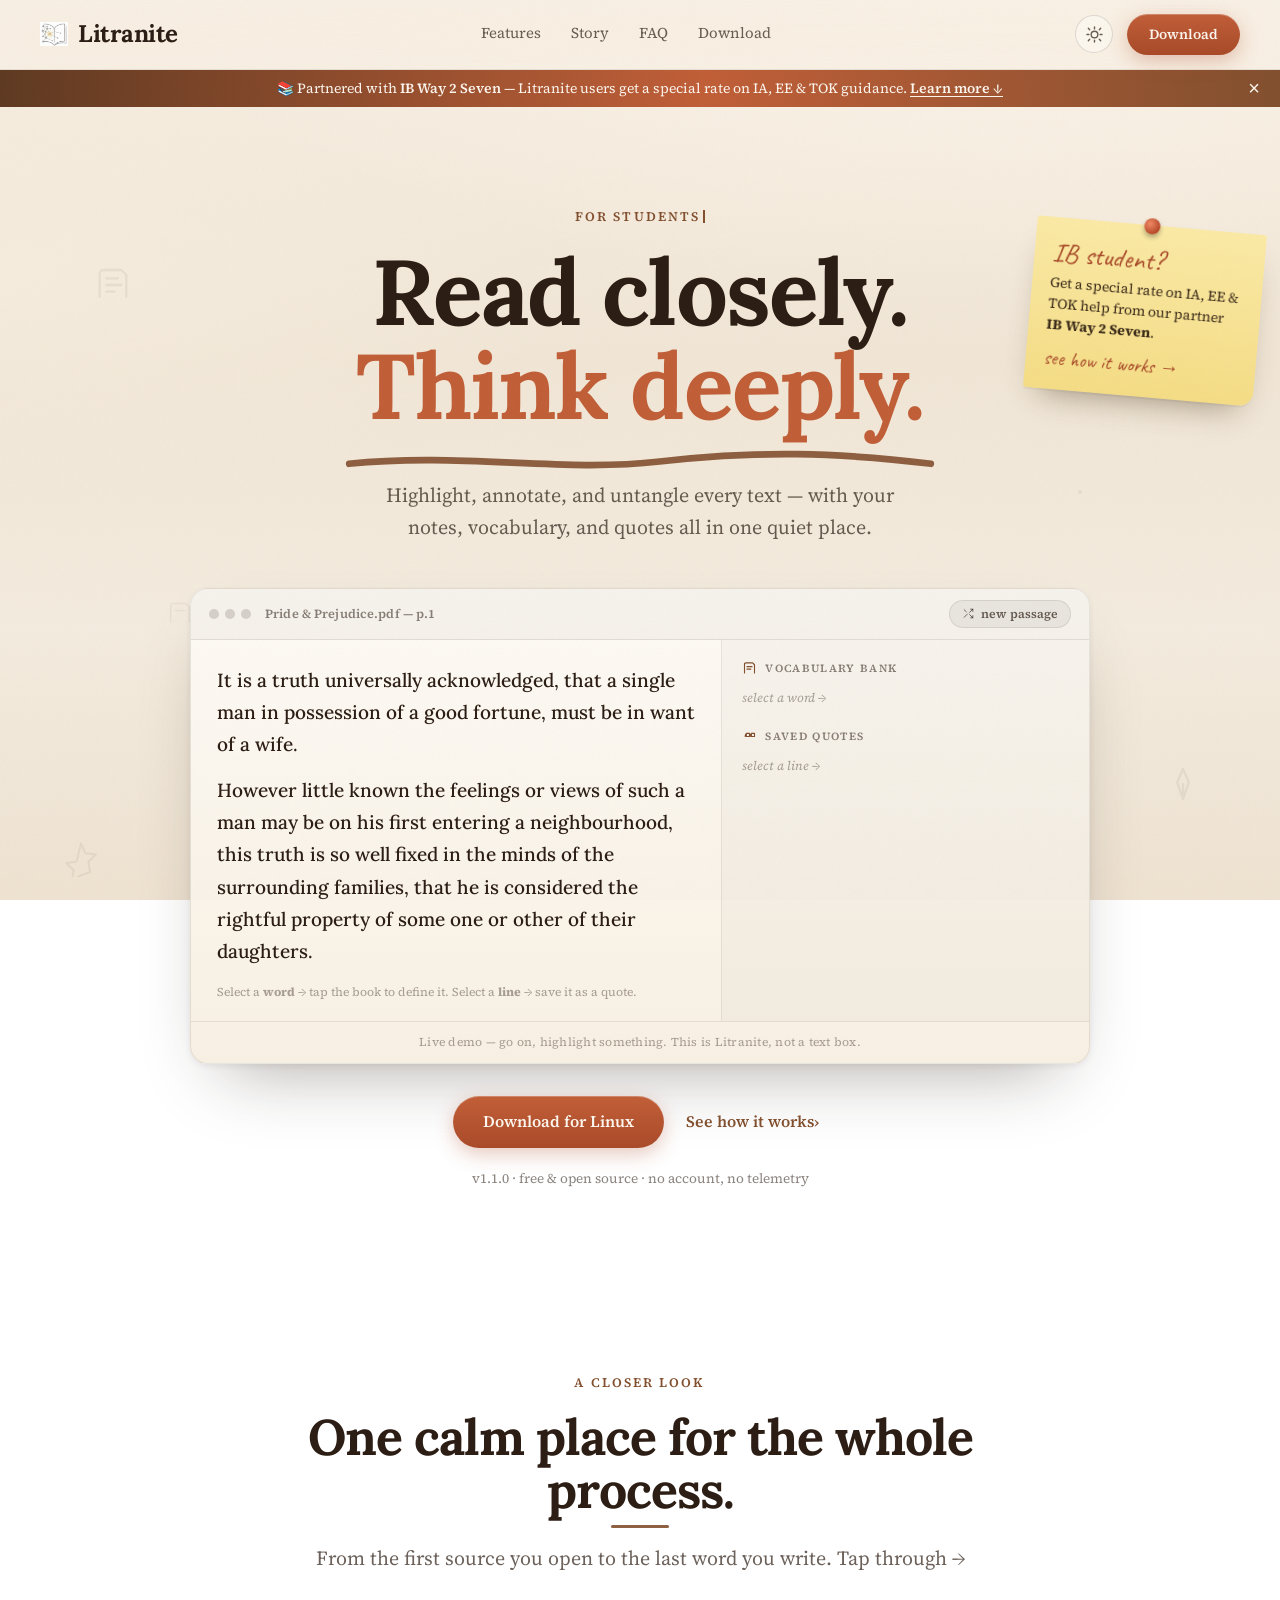
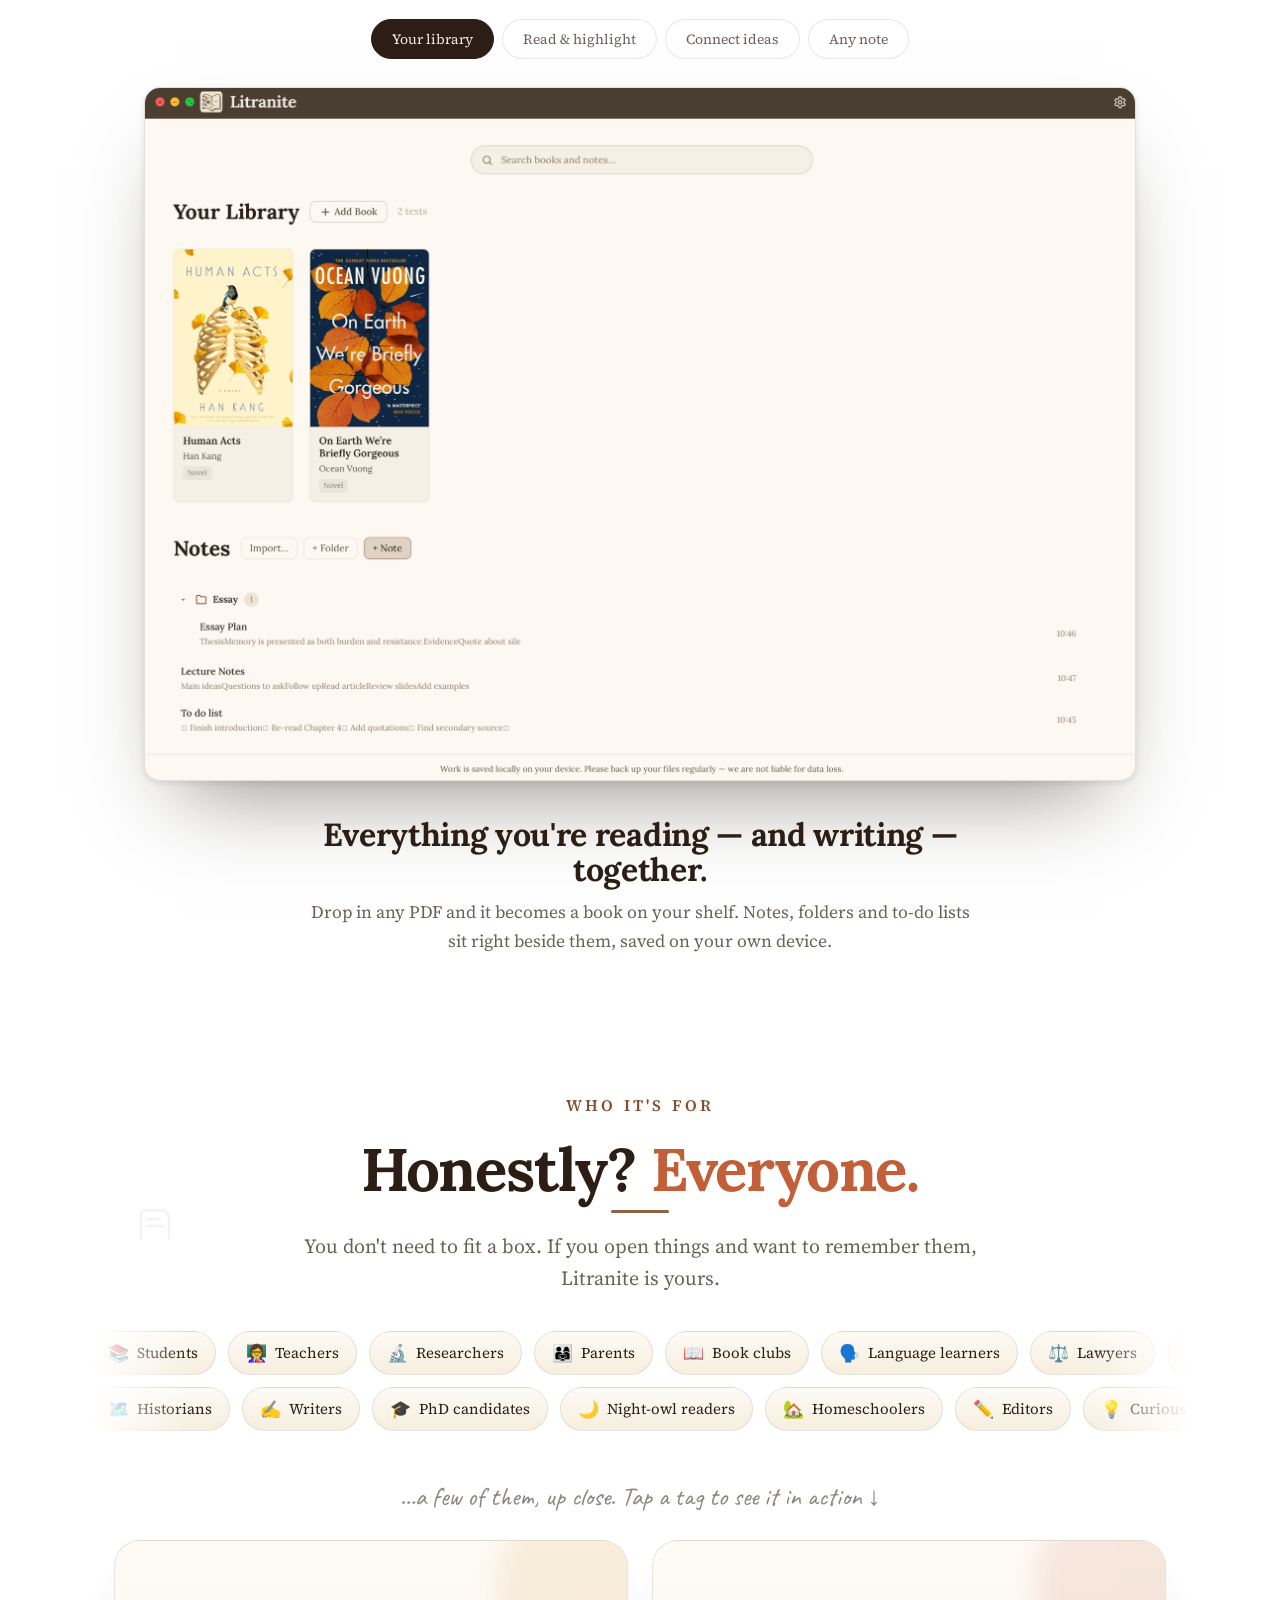
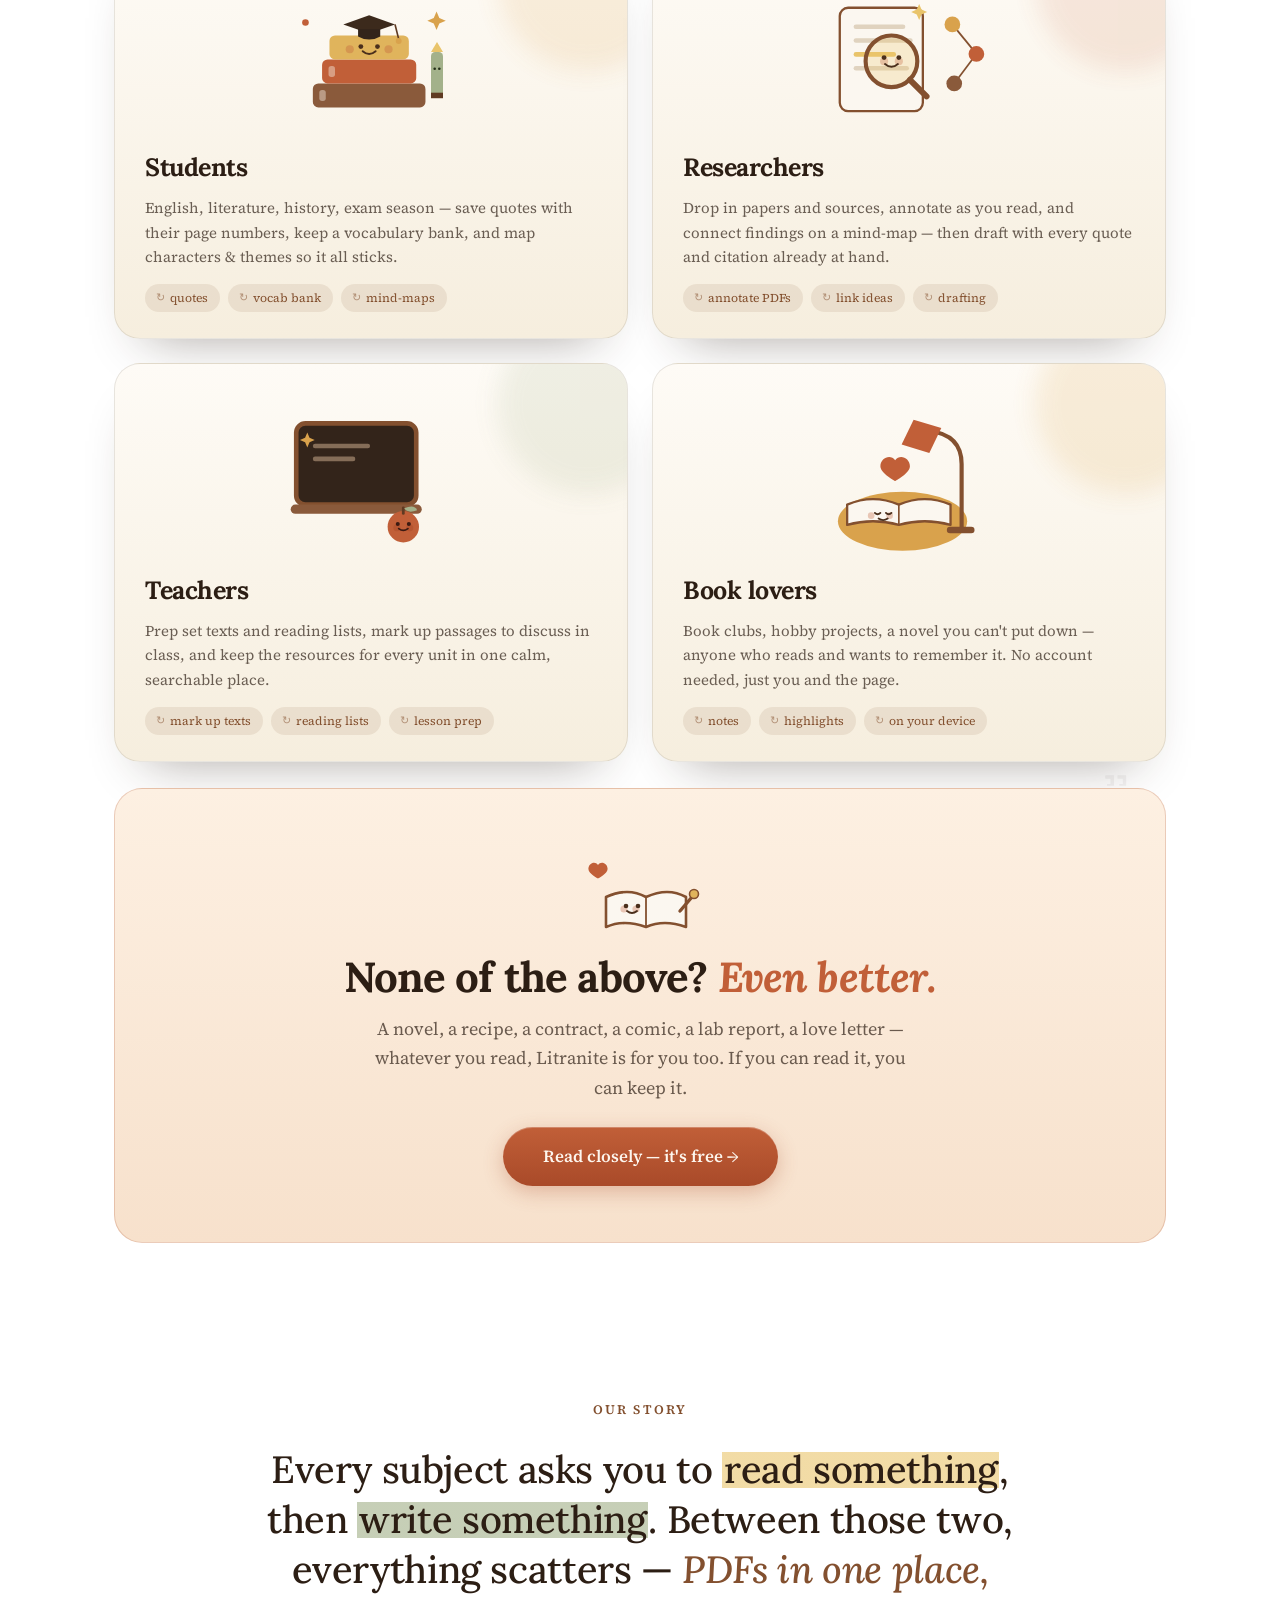
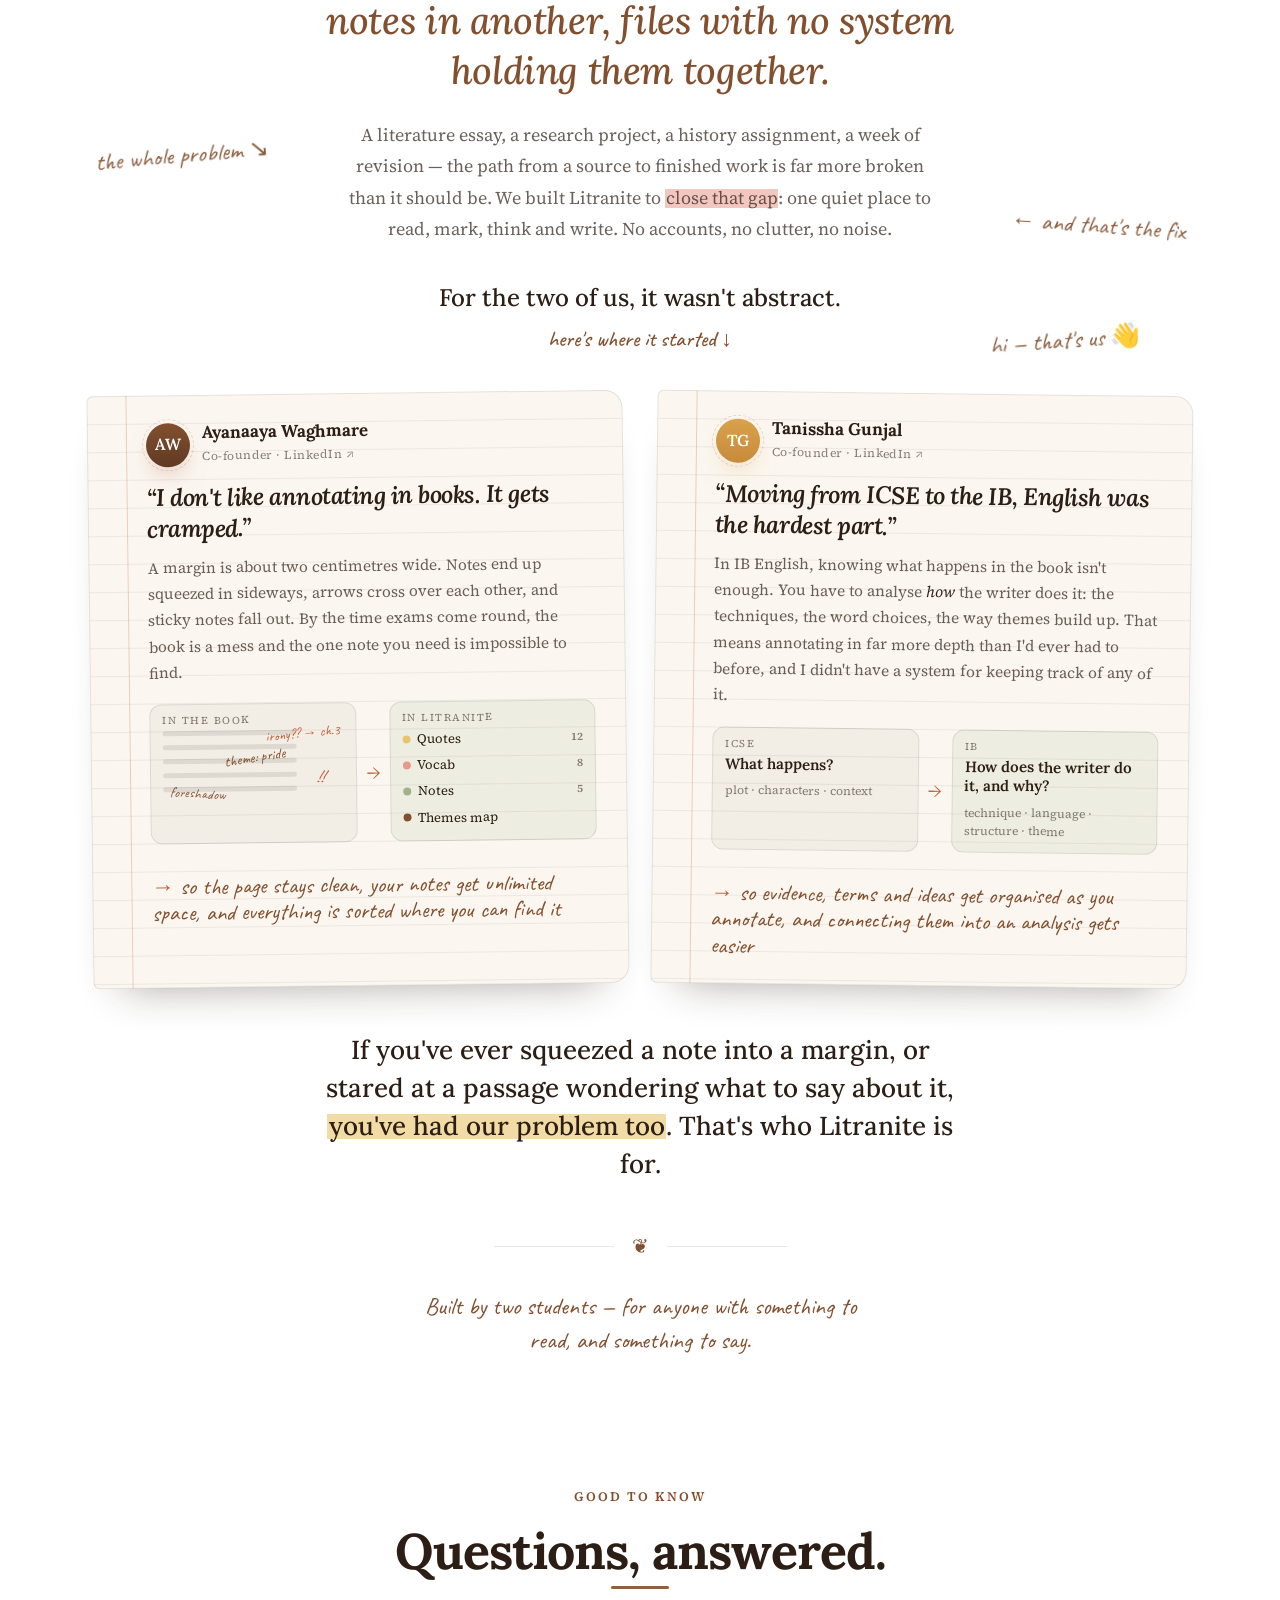
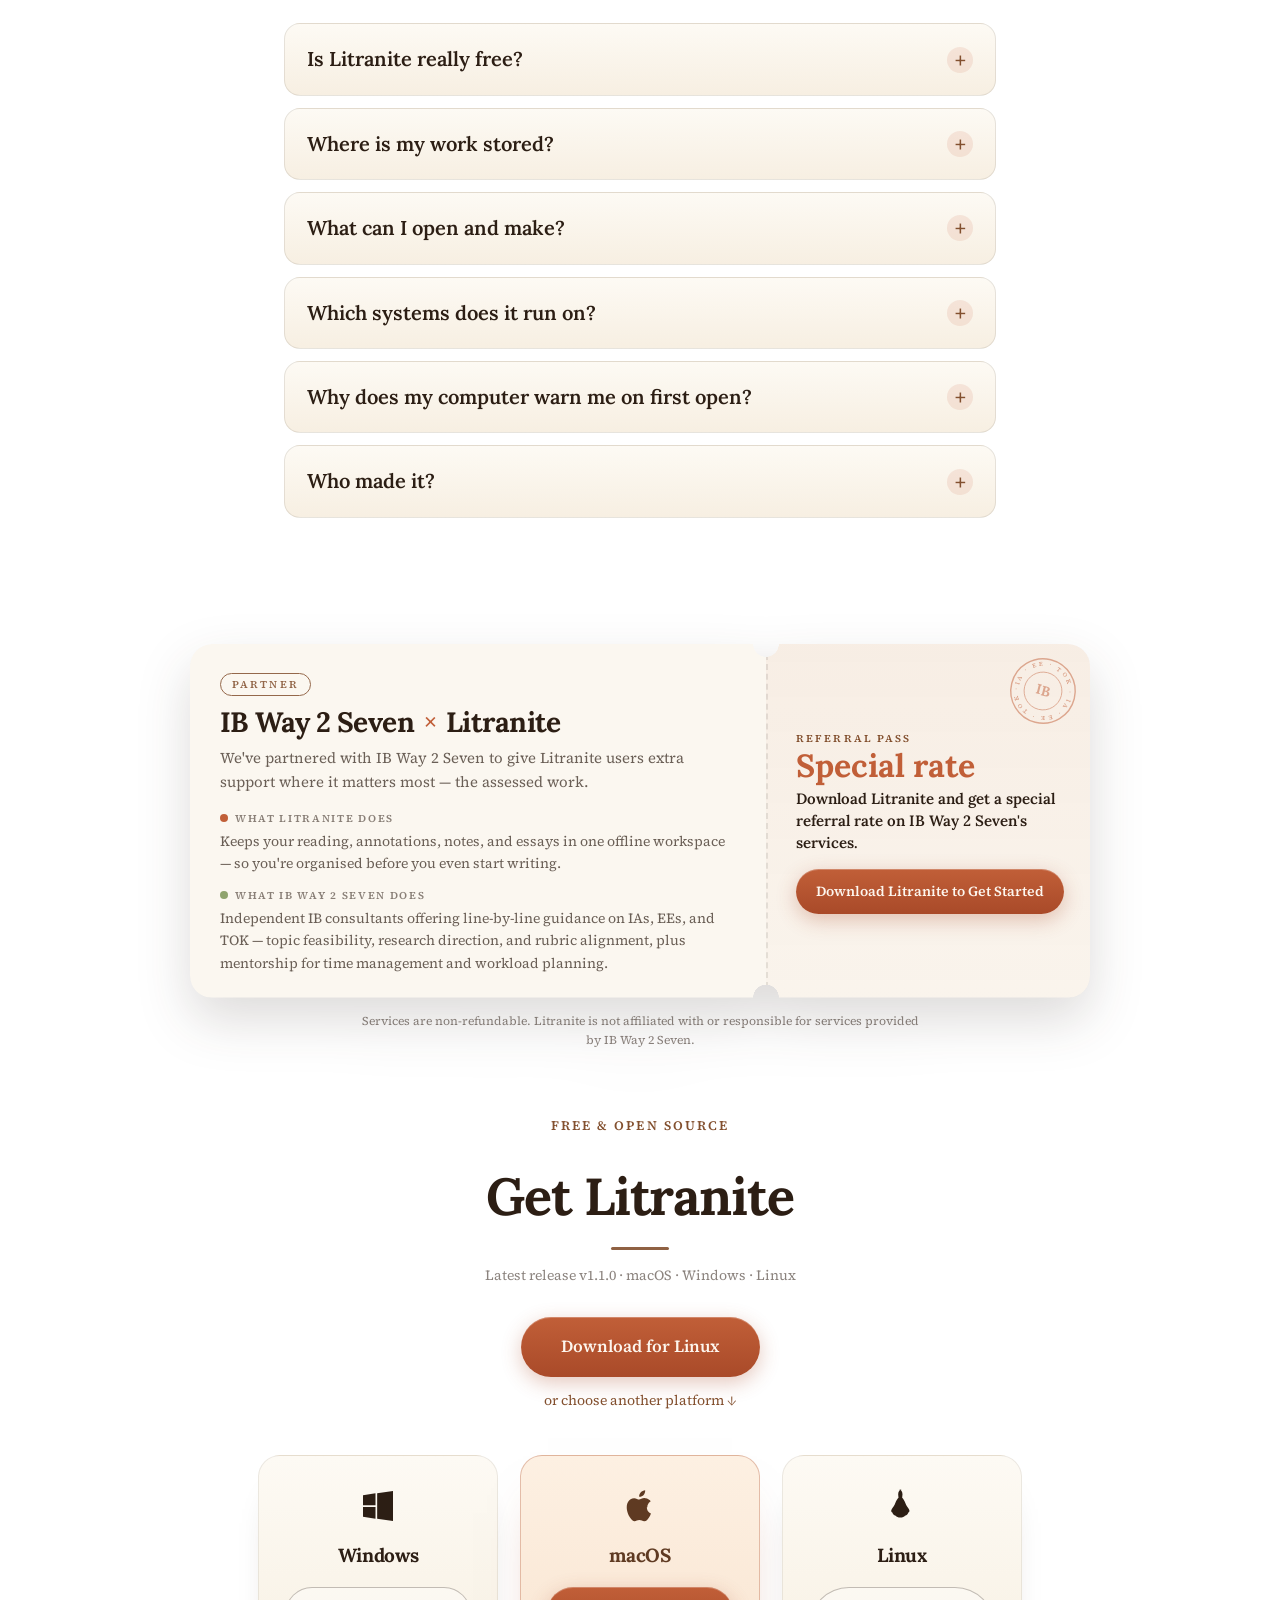
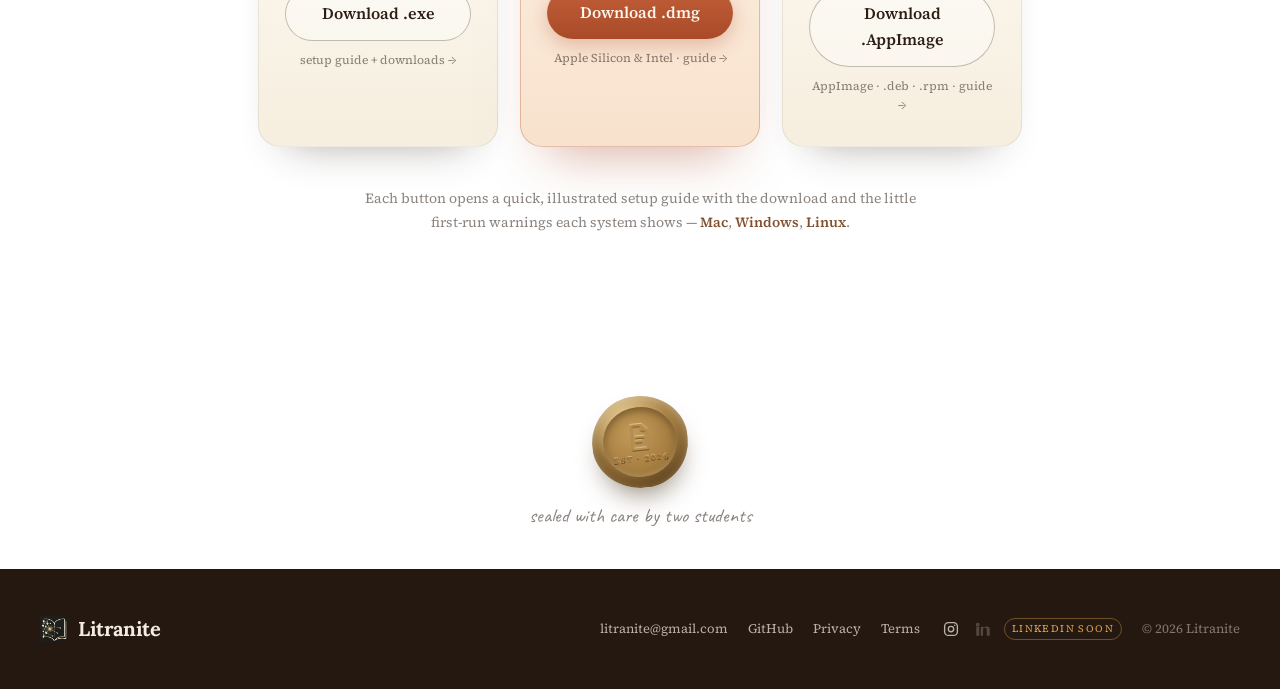
==== commit bb2fb894: "Stop the page shifting up and down on its own - Feature showcase: stack slides in one grid cell and " ====
--- a/index.html
+++ b/index.html
@@ -23,7 +23,7 @@
 <link rel="preconnect" href="https://fonts.googleapis.com">
 <link rel="preconnect" href="https://fonts.gstatic.com" crossorigin>
 <link href="https://fonts.googleapis.com/css2?family=Caveat:wght@500;600&family=Lora:ital,wght@0,500;0,600;0,700;1,500&family=Source+Serif+4:ital,wght@0,400;0,600;1,400&display=swap" rel="stylesheet">
-<link rel="stylesheet" href="styles.css?v=8">
+<link rel="stylesheet" href="styles.css?v=11">
 <script>
   /* set theme before paint to avoid a flash */
   (function () {
@@ -160,21 +160,21 @@
         </div>
       </div>
       <div class="feature-slide" data-i="1">
-        <figure class="feature-shot"><img src="assets/app-reader.png" alt="Litranite reading a PDF with colour highlights and a live vocabulary bank" loading="lazy"></figure>
+        <figure class="feature-shot"><img src="assets/app-reader.png" alt="Litranite reading a PDF with colour highlights and a live vocabulary bank"></figure>
         <div class="feature-cap">
           <h3>Read the source, right inside the app.</h3>
           <p>Open a PDF, highlight in colour, and every mark flows into a vocabulary bank and quote list — each one kept with its page. This is the part other note apps can't do.</p>
         </div>
       </div>
       <div class="feature-slide" data-i="2">
-        <figure class="feature-shot"><img src="assets/app-mindmap.png" alt="Litranite mind-map linking characters and themes" loading="lazy"></figure>
+        <figure class="feature-shot"><img src="assets/app-mindmap.png" alt="Litranite mind-map linking characters and themes"></figure>
         <div class="feature-cap">
           <h3>Map how it all connects.</h3>
           <p>Lay characters, themes, evidence and ideas out as a mind-map and draw the links between them — the big picture, in a single glance.</p>
         </div>
       </div>
       <div class="feature-slide" data-i="3">
-        <figure class="feature-shot"><img src="assets/app-note.png" alt="A note in Litranite — a simple travel checklist" loading="lazy"></figure>
+        <figure class="feature-shot"><img src="assets/app-note.png" alt="A note in Litranite — a simple travel checklist"></figure>
         <div class="feature-cap">
           <h3>A blank page for anything.</h3>
           <p>Research notes, a history timeline, a revision sheet, even a travel checklist — a quiet place to write, for any subject or none at all.</p>
--- a/styles.css
+++ b/styles.css
@@ -854,6 +854,10 @@
 @media (max-width: 720px) {
   .reader-split { grid-template-columns: 1fr; }
   .reader-page { border-right: none; border-bottom: 1px solid var(--card-line); }
+  /* stacked: reserve room for the auto-demo's quote + word and the longer
+     hint, so the hero doesn't grow twice in the first few seconds */
+  .reader-panel { min-height: 256px; }
+  .reader-page-hint { min-height: 39px; }
   .reader-tools .tool-label { display: none; }
 }
 
@@ -1083,9 +1087,12 @@
 .feature-tab.on { background: var(--ink); color: var(--cream); border-color: var(--ink); }
 :root[data-theme="dark"] .feature-tab.on { background: var(--terracotta); color: #1a130d; border-color: var(--terracotta); }
 
-.feature-stage { position: relative; }
-.feature-slide { display: none; }
-.feature-slide.on { display: block; animation: ftin .55s var(--ease); }
+/* All slides share one grid cell, so the stage is always as tall as the
+   tallest slide. Swapping with display:none changed the page height every
+   5s and shoved every section below up and down. */
+.feature-stage { position: relative; display: grid; }
+.feature-slide { grid-area: 1 / 1; visibility: hidden; opacity: 0; transition: opacity .5s var(--ease), visibility 0s linear .5s; }
+.feature-slide.on { visibility: visible; opacity: 1; transition: opacity .5s var(--ease); }
 @keyframes ftin { from { opacity: 0; transform: translateY(12px); } }
 
 .feature-shot {
@@ -1538,12 +1545,11 @@
 .who-grid { position: relative; z-index: 1; display: grid; grid-template-columns: repeat(2, 1fr); gap: 24px; }
 @media (max-width: 760px) { .who-grid { grid-template-columns: 1fr; } }
 
-/* The card itself never moves on hover (so the pointer can't slip off its edge
-   and cause a hover flicker); the inner layer lifts and flips instead. */
+/* Cards stay put: no hover lift, and the back face is absolutely positioned
+   so its demos can never change the card's height and nudge the page. */
 .who-card { position: relative; perspective: 1400px; cursor: pointer; }
-.who-inner { display: grid; transform-style: preserve-3d; height: 100%;
-  transition: transform .75s cubic-bezier(.3,.7,.2,1), translate .4s var(--ease); }
-.who-card:hover .who-inner, .who-card:focus-within .who-inner { translate: 0 -6px; }
+.who-inner { position: relative; display: grid; transform-style: preserve-3d; height: 100%;
+  transition: transform .75s cubic-bezier(.3,.7,.2,1); }
 .who-card.flipped .who-inner { transform: rotateY(180deg); }
 .who-face { grid-area: 1 / 1; position: relative; overflow: hidden; padding: 28px 30px 26px; border-radius: 26px;
   background: linear-gradient(180deg,#fefbf6,#f6eede); border: 1px solid var(--card-line);
@@ -1556,7 +1562,7 @@
   background: var(--tint, rgba(217,162,76,.18)); filter: blur(12px); pointer-events:none; opacity:.75;
   transition: opacity .4s, transform .5s var(--ease); }
 .who-card:hover .who-face::after { opacity: 1; transform: scale(1.15); }
-.who-back { transform: rotateY(180deg); display: flex; flex-direction: column; cursor: default; padding: 22px 24px 20px; }
+.who-back { position: absolute; inset: 0; transform: rotateY(180deg); display: flex; flex-direction: column; cursor: default; padding: 22px 24px 20px; }
 .who-illus { position: relative; z-index: 1; width: 100%; height: 168px; display: flex; align-items: center; justify-content: center; margin-bottom: 10px; }
 .char-svg { display: block; height: 168px; width: 214px; flex: none; overflow: visible; }
 .who-card h3 { position: relative; z-index: 1; font-family: var(--font-display); font-size: 25px; margin-bottom: 8px; }
@@ -1587,7 +1593,7 @@
 
 /* shared demo pieces — each replays when its tag is picked */
 .dm { flex: 1; position: relative; background: var(--card); border: 1px solid var(--card-line); border-radius: 16px;
-  padding: 14px 16px; font-size: 14px; line-height: 1.6; color: var(--ink); overflow: hidden; }
+  padding: 12px 16px; font-size: 14px; line-height: 1.6; color: var(--ink); overflow: hidden; }
 .dm-file { font-size: 11px; letter-spacing: .04em; color: var(--ink-55); border-bottom: 1px solid var(--card-line); padding-bottom: 7px; margin-bottom: 10px; }
 .dm-h { font-family: var(--font-display); font-weight: 600; font-size: 14px; margin-bottom: 8px; display: flex; align-items: center; gap: 8px; }
 .dm-n { font-family: var(--font-body); font-size: 11px; background: var(--pop); color: #fff; border-radius: 100px; padding: 0 7px; }
@@ -1602,8 +1608,8 @@
   font-style: italic; display: flex; justify-content: space-between; gap: 10px; align-items: baseline; }
 .dm-pg, .dm-cite { font-style: normal; font-size: 11px; color: var(--pop); background: rgba(193,95,56,.12); border-radius: 100px; padding: 1px 8px; white-space: nowrap; }
 .dm-note { font-family: 'Caveat', cursive; font-size: 20px; line-height: 1.1; color: var(--pop); }
-.dm-list { list-style: none; margin: 0; padding: 0; display: grid; gap: 7px; }
-.dm-list li { display: flex; gap: 10px; align-items: baseline; padding: 7px 10px; border-radius: 10px; background: rgba(131,80,47,.06); }
+.dm-list { list-style: none; margin: 0; padding: 0; display: grid; gap: 5px; }
+.dm-list li { display: flex; gap: 10px; align-items: baseline; padding: 5px 10px; border-radius: 10px; background: rgba(131,80,47,.06); }
 :root[data-theme="dark"] .dm-list li { background: rgba(236,227,208,.05); }
 .dm-list b { font-family: var(--font-display); font-weight: 600; min-width: 88px; }
 .dm-list span { color: var(--ink-70); font-size: 13px; }
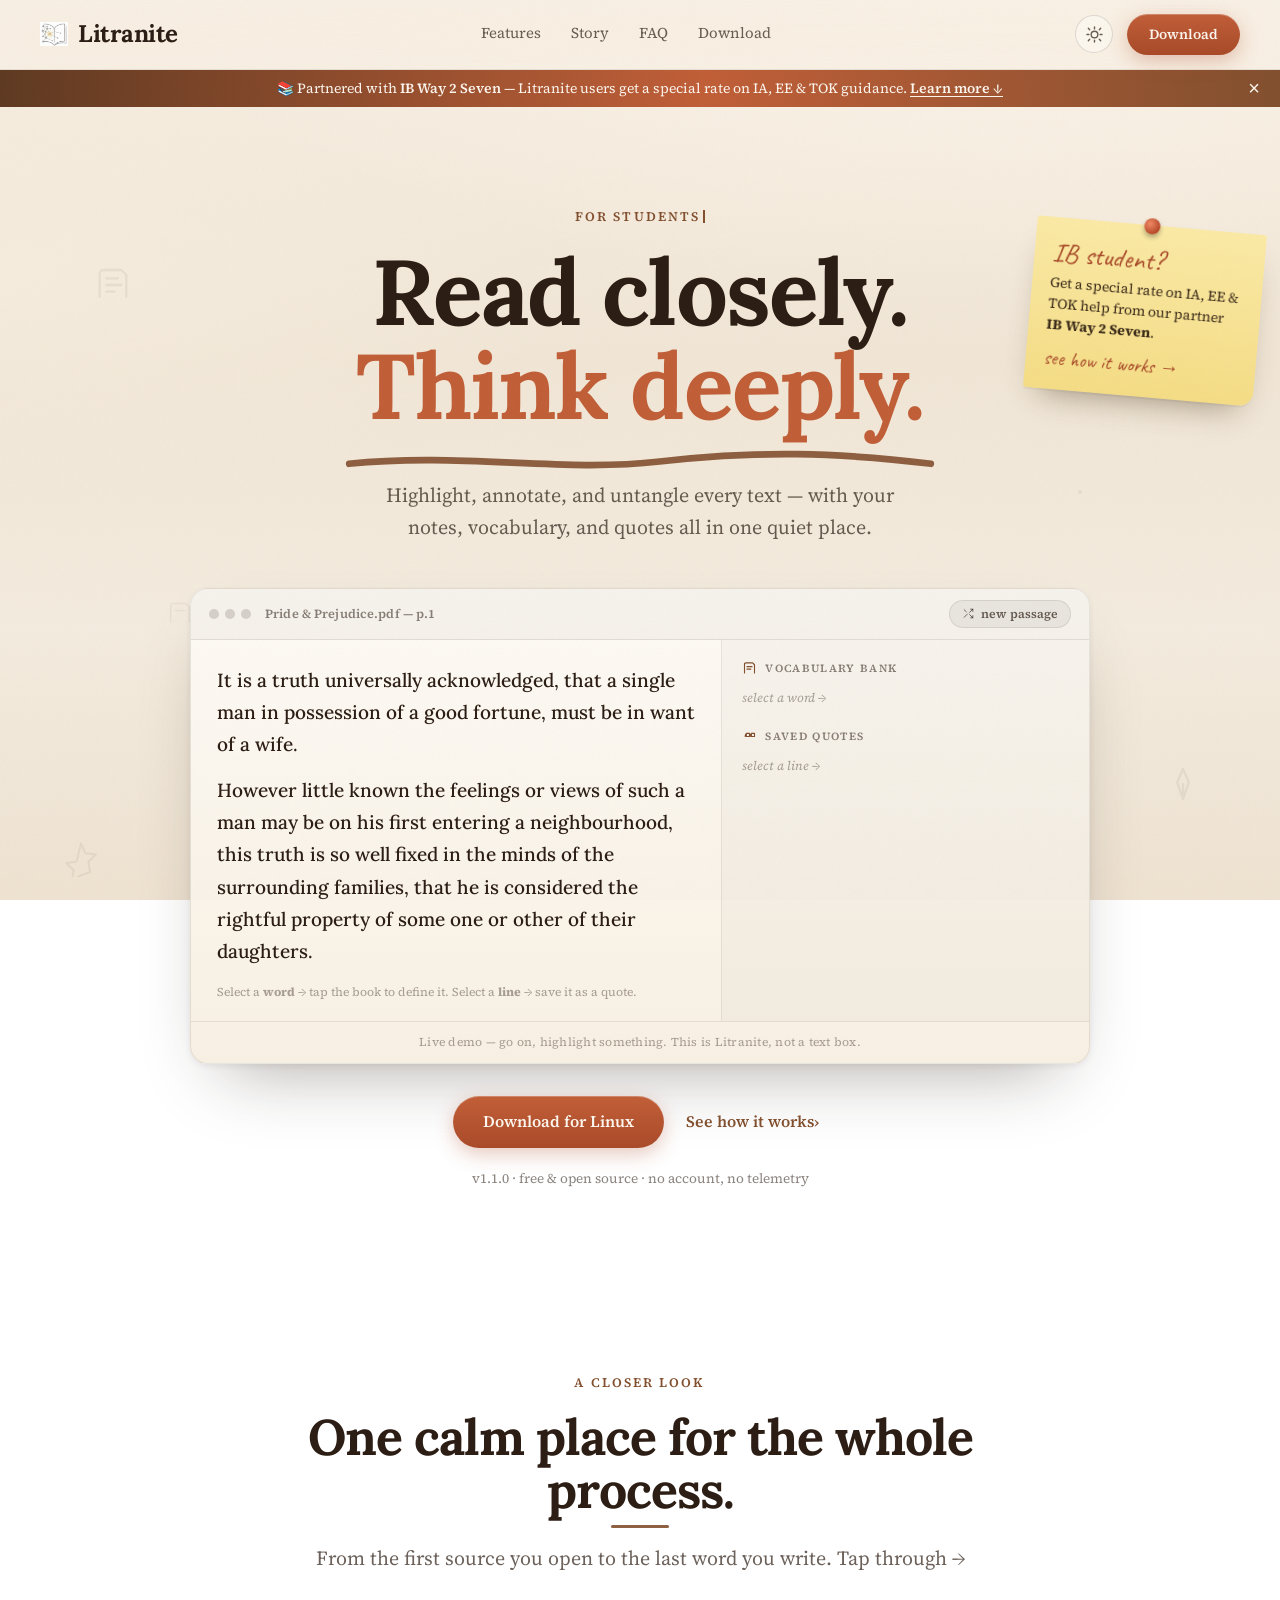
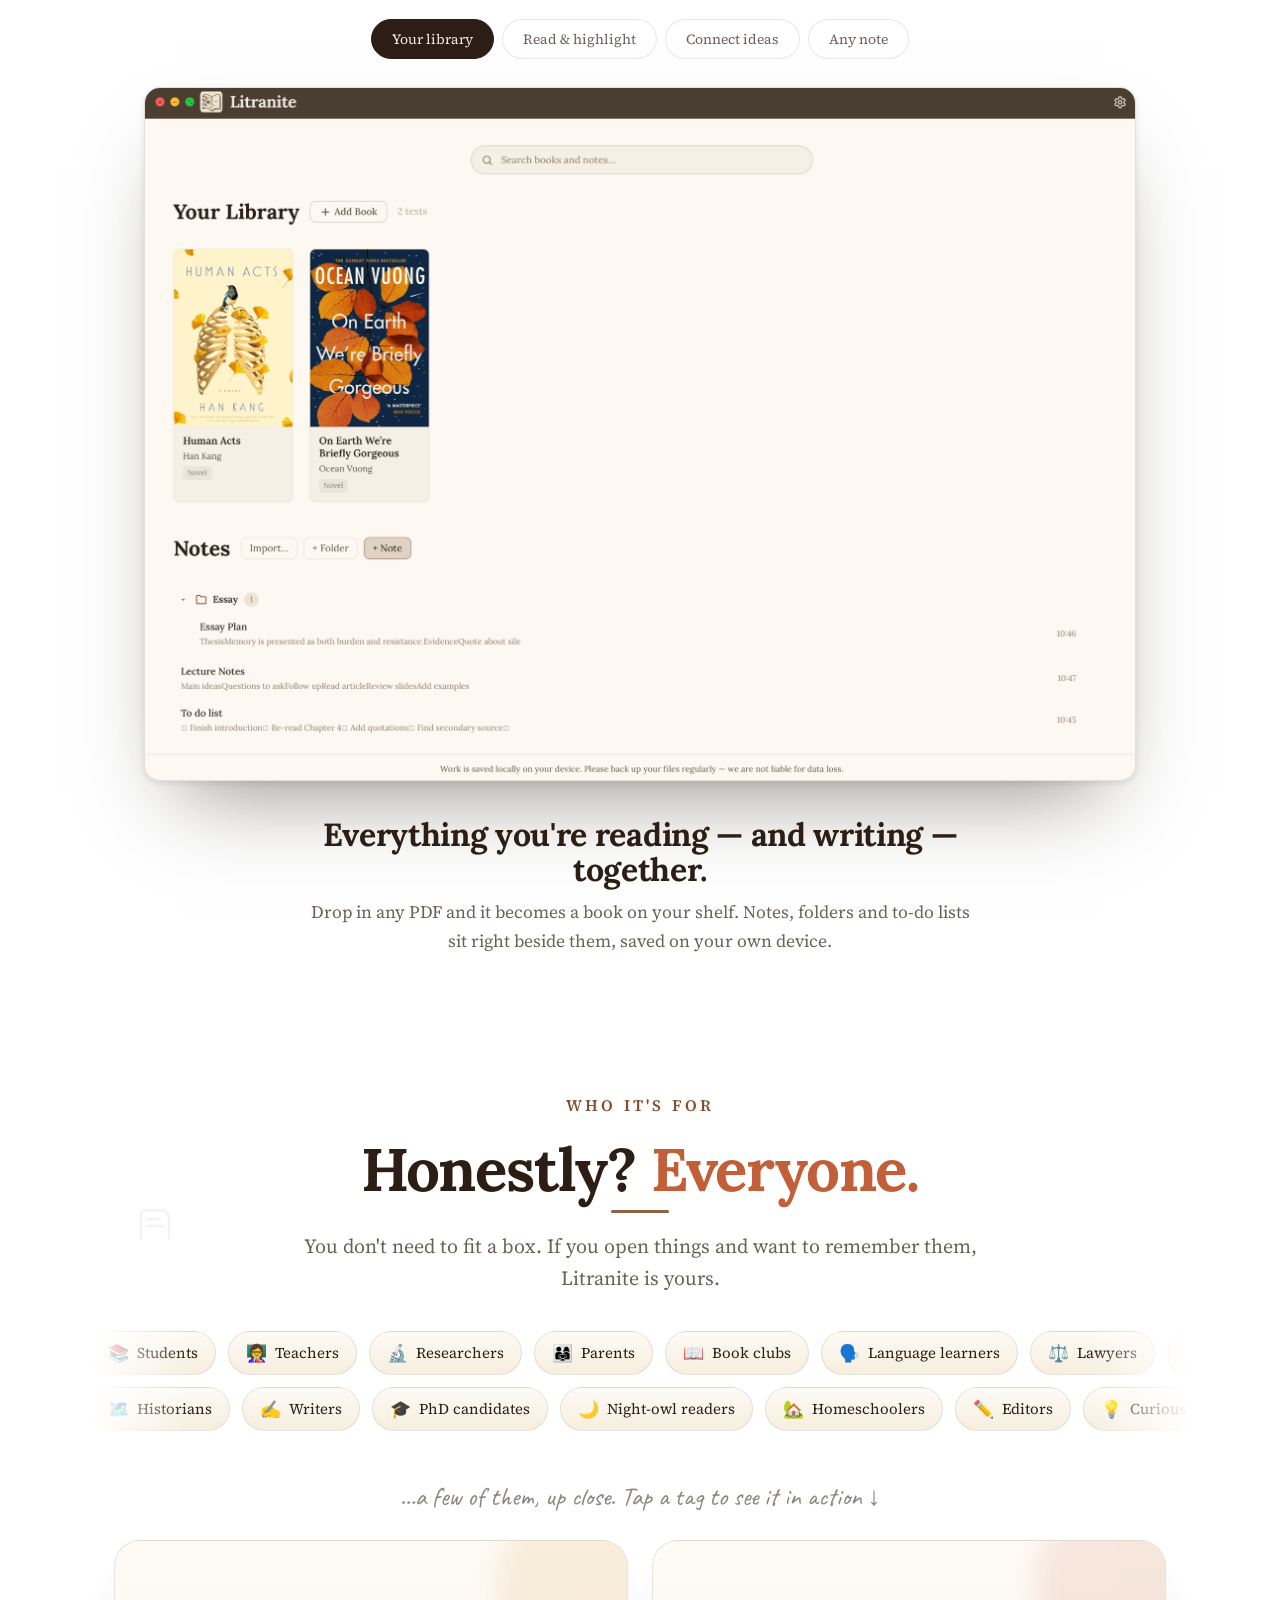
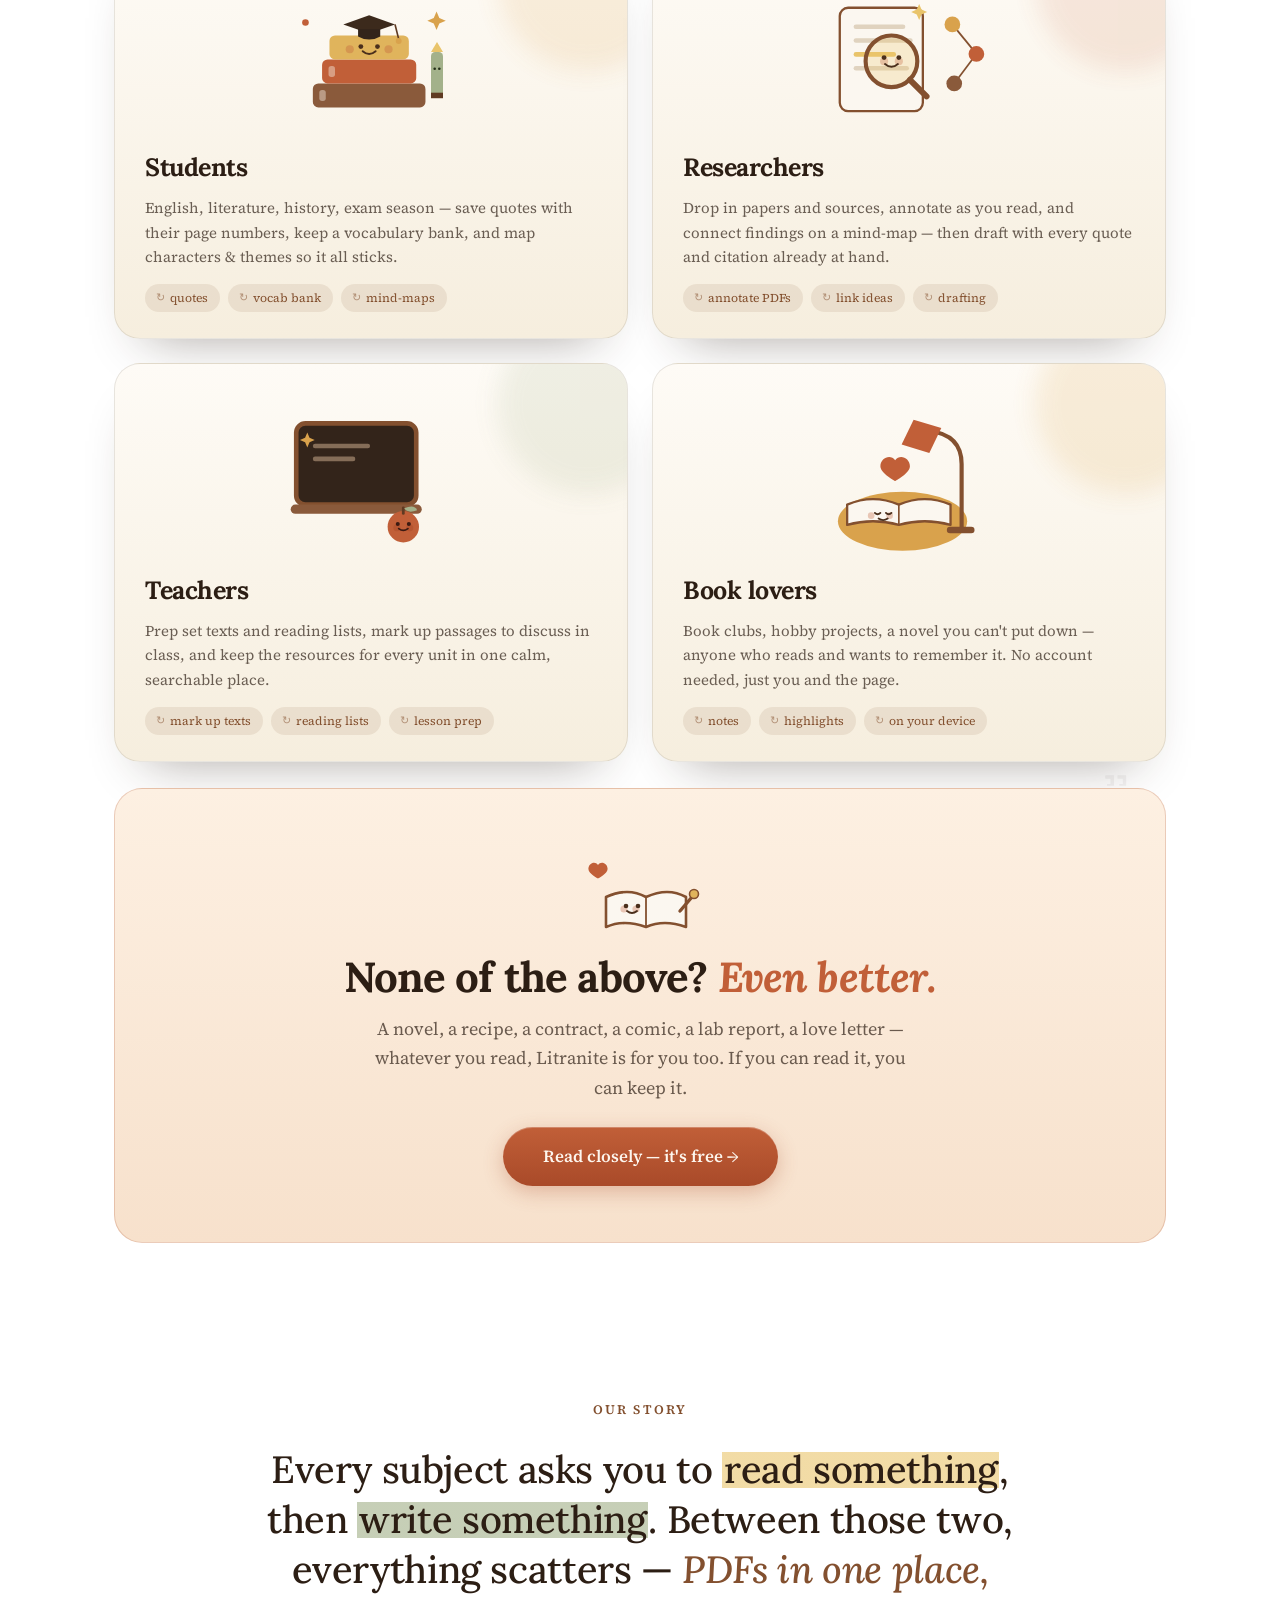
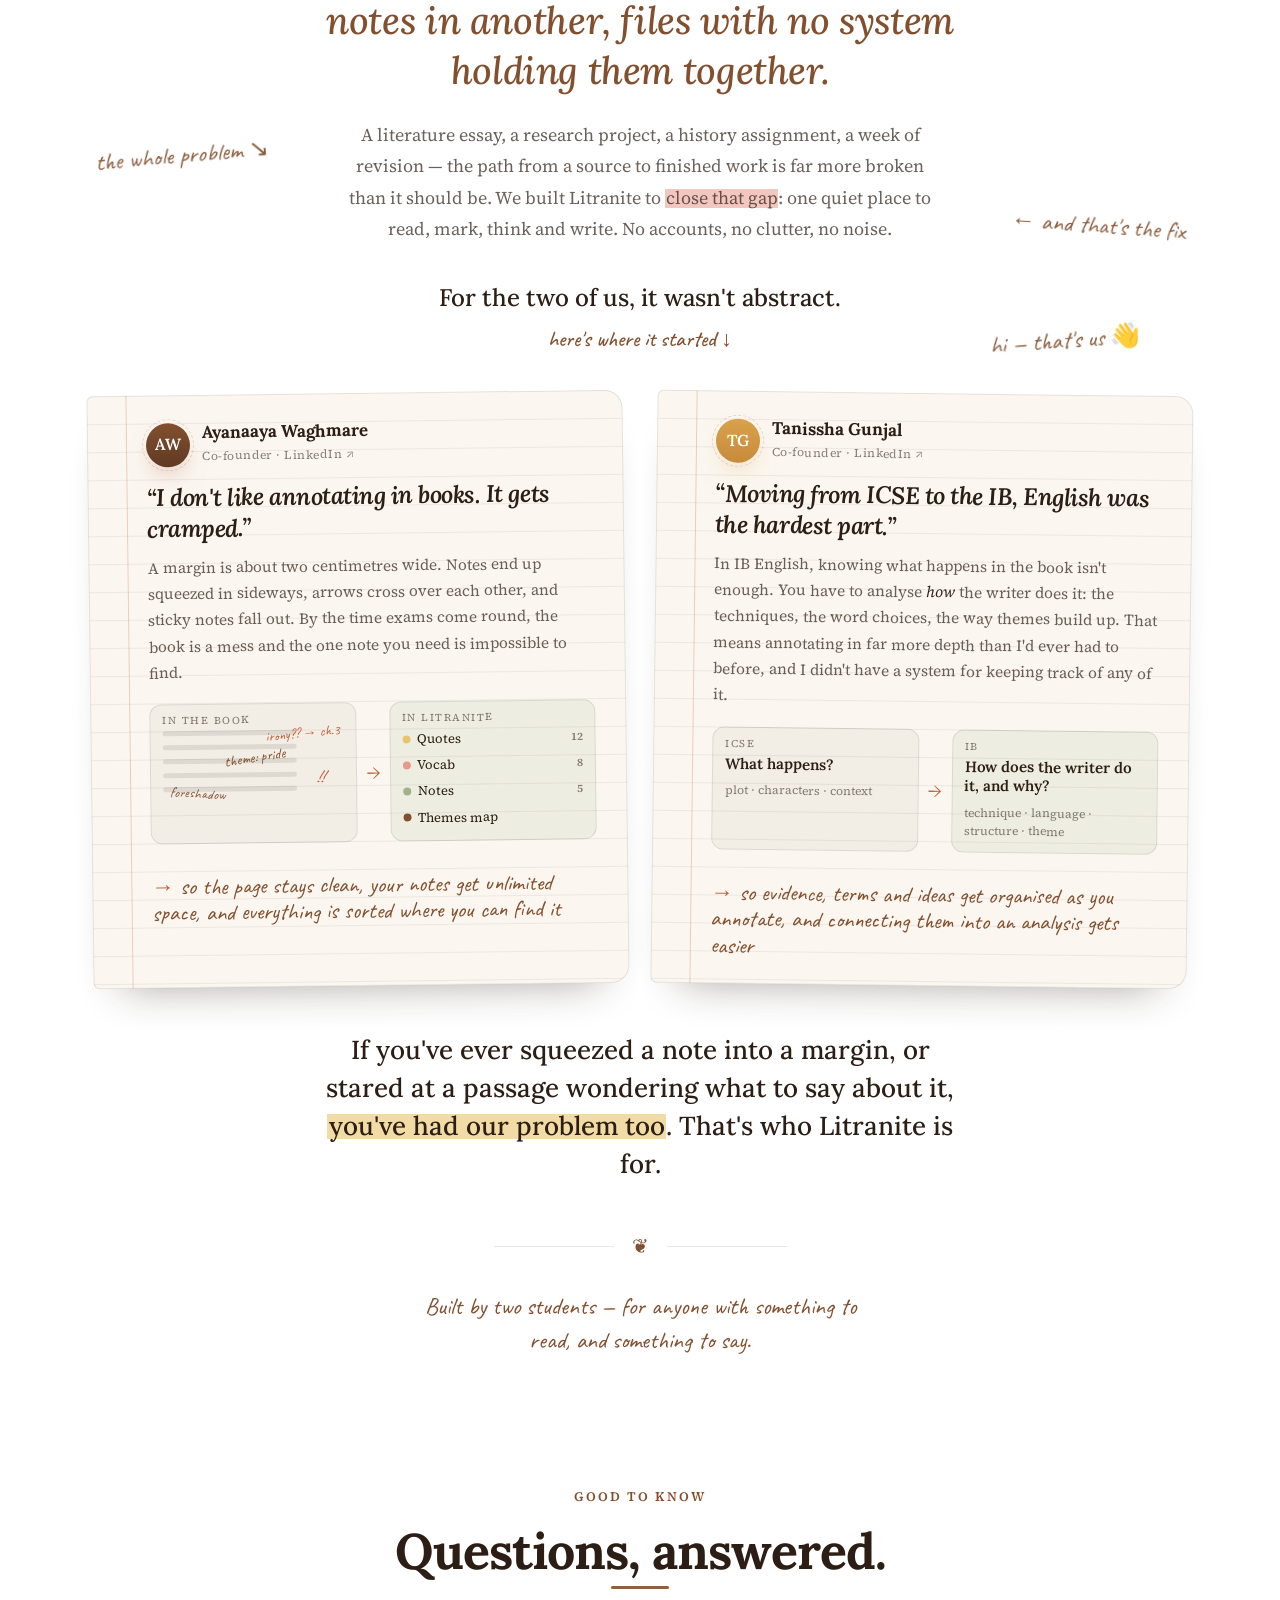
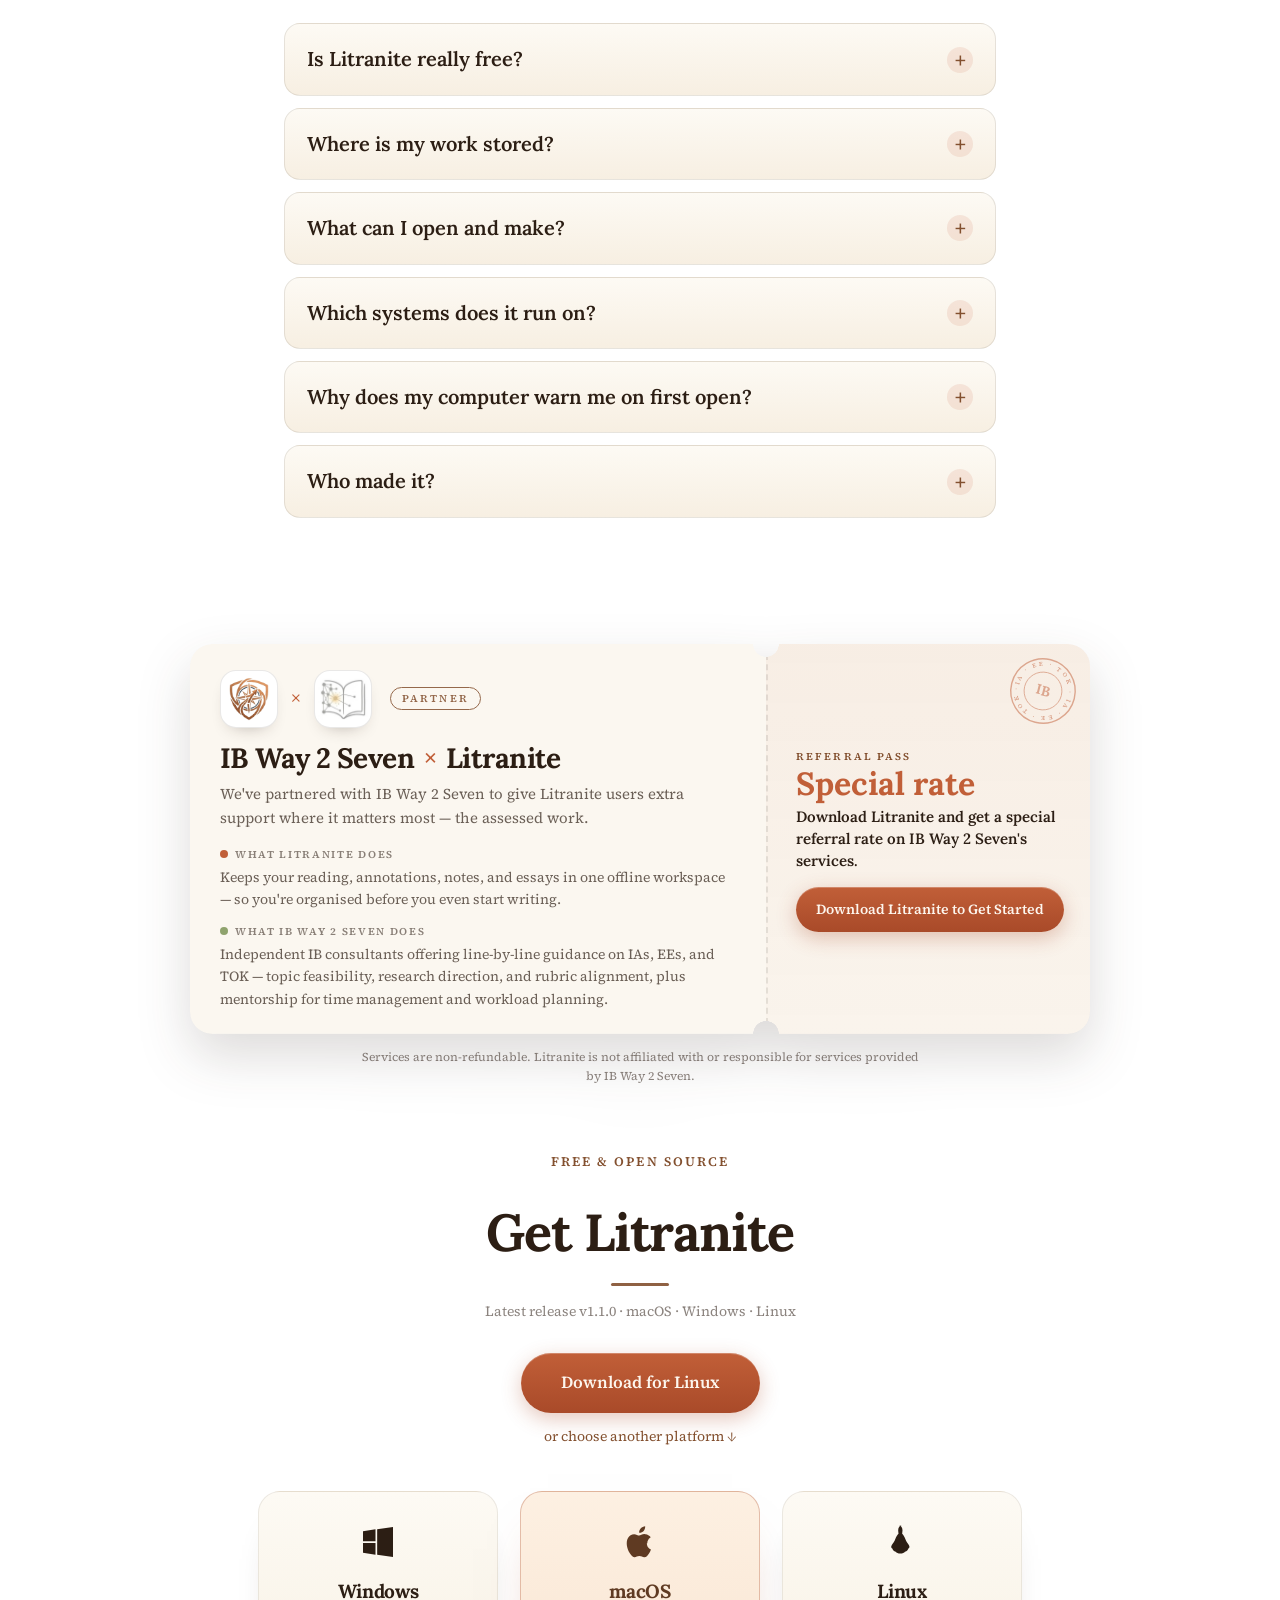
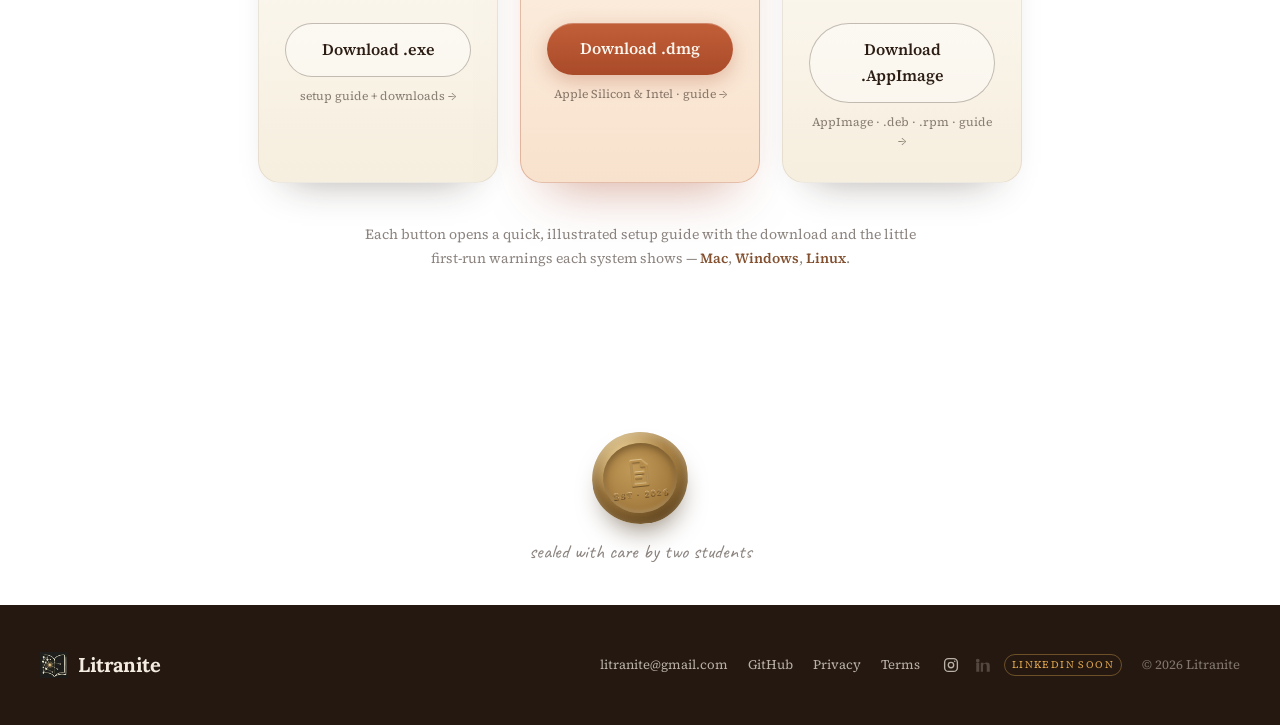
==== commit a22e2797: "Add IB Way 2 Seven and Litranite logos to the partnership pass The IB Way 2 Seven shield is cut out " ====
--- a/index.html
+++ b/index.html
@@ -23,7 +23,7 @@
 <link rel="preconnect" href="https://fonts.googleapis.com">
 <link rel="preconnect" href="https://fonts.gstatic.com" crossorigin>
 <link href="https://fonts.googleapis.com/css2?family=Caveat:wght@500;600&family=Lora:ital,wght@0,500;0,600;0,700;1,500&family=Source+Serif+4:ital,wght@0,400;0,600;1,400&display=swap" rel="stylesheet">
-<link rel="stylesheet" href="styles.css?v=11">
+<link rel="stylesheet" href="styles.css?v=13">
 <script>
   /* set theme before paint to avoid a flash */
   (function () {
@@ -483,7 +483,12 @@
     <div class="pass-wrap reveal">
       <div class="pass">
         <div class="pass-main">
-          <span class="partner-tag">Partner</span>
+          <div class="pass-logos">
+            <span class="pl-tile"><img src="assets/ibway2seven-mark.png" alt="IB Way 2 Seven logo" width="44" height="44"></span>
+            <span class="pl-x" aria-hidden="true">×</span>
+            <span class="pl-tile"><img class="lm-light" src="assets/logo.png" alt="Litranite logo" width="48" height="42"><img class="lm-dark" src="assets/logo-on-dark.png" alt="" width="48" height="43"></span>
+            <span class="partner-tag">Partner</span>
+          </div>
           <h2 id="partner-h">IB Way 2 Seven <span class="partner-x" aria-hidden="true">×</span><span class="sr-only"> and </span> Litranite</h2>
           <p class="partner-intro">We've partnered with IB Way 2 Seven to give Litranite users extra support where it matters most — the assessed work.</p>
           <dl class="pass-roles">
--- a/styles.css
+++ b/styles.css
@@ -1793,7 +1793,21 @@
 .pass-main { padding: 26px 30px 24px; text-align: left; }
 .partner-tag { display: inline-block; padding: 2px 11px; border-radius: 100px; font-size: 10.5px; font-weight: 600; letter-spacing: .2em;
   text-transform: uppercase; color: var(--terracotta); border: 1px solid currentColor; opacity: .85; }
-.partner h2 { margin: 10px 0 0; font-size: clamp(22px,2.6vw,28px); line-height: 1.15; }
+.pass-logos { display: flex; align-items: center; gap: 12px; margin-bottom: 14px; }
+/* both logos sit in matching tiles; the tile colour is the Litranite icon's
+   own background in each theme, so the two read as a pair */
+.pl-tile { width: 58px; height: 58px; flex: none; display: grid; place-items: center; border-radius: 16px; overflow: hidden;
+  background: #fff; border: 1px solid var(--card-line); box-shadow: 0 8px 18px -12px rgba(46,32,22,.45); }
+:root[data-theme="dark"] .pl-tile { background: #212120; box-shadow: 0 8px 18px -12px rgba(0,0,0,.7); }
+.pl-tile img { width: 44px; height: 44px; object-fit: contain; }
+.pl-tile .lm-light, .pl-tile .lm-dark { width: 50px; height: 50px; }
+.pass-logos .lm-dark { display: none; }
+:root[data-theme="dark"] .pass-logos .lm-light { display: none; }
+:root[data-theme="dark"] .pass-logos .lm-dark { display: block; }
+.pl-x { font-family: var(--font-display); font-size: 22px; color: var(--pop); transition: rotate .5s var(--ease); }
+.pass:hover .pl-x { rotate: 90deg; }
+.pass-logos .partner-tag { margin-left: 6px; }
+.partner h2 { margin: 0; font-size: clamp(22px,2.6vw,28px); line-height: 1.15; }
 .partner-x { color: var(--pop); font-weight: 500; display: inline-block; margin: 0 .08em; transition: rotate .5s var(--ease); }
 .pass:hover .partner-x { rotate: 90deg; }
 .partner-intro { margin: 8px 0 0; font-size: 15px; line-height: 1.6; color: var(--ink-70); }
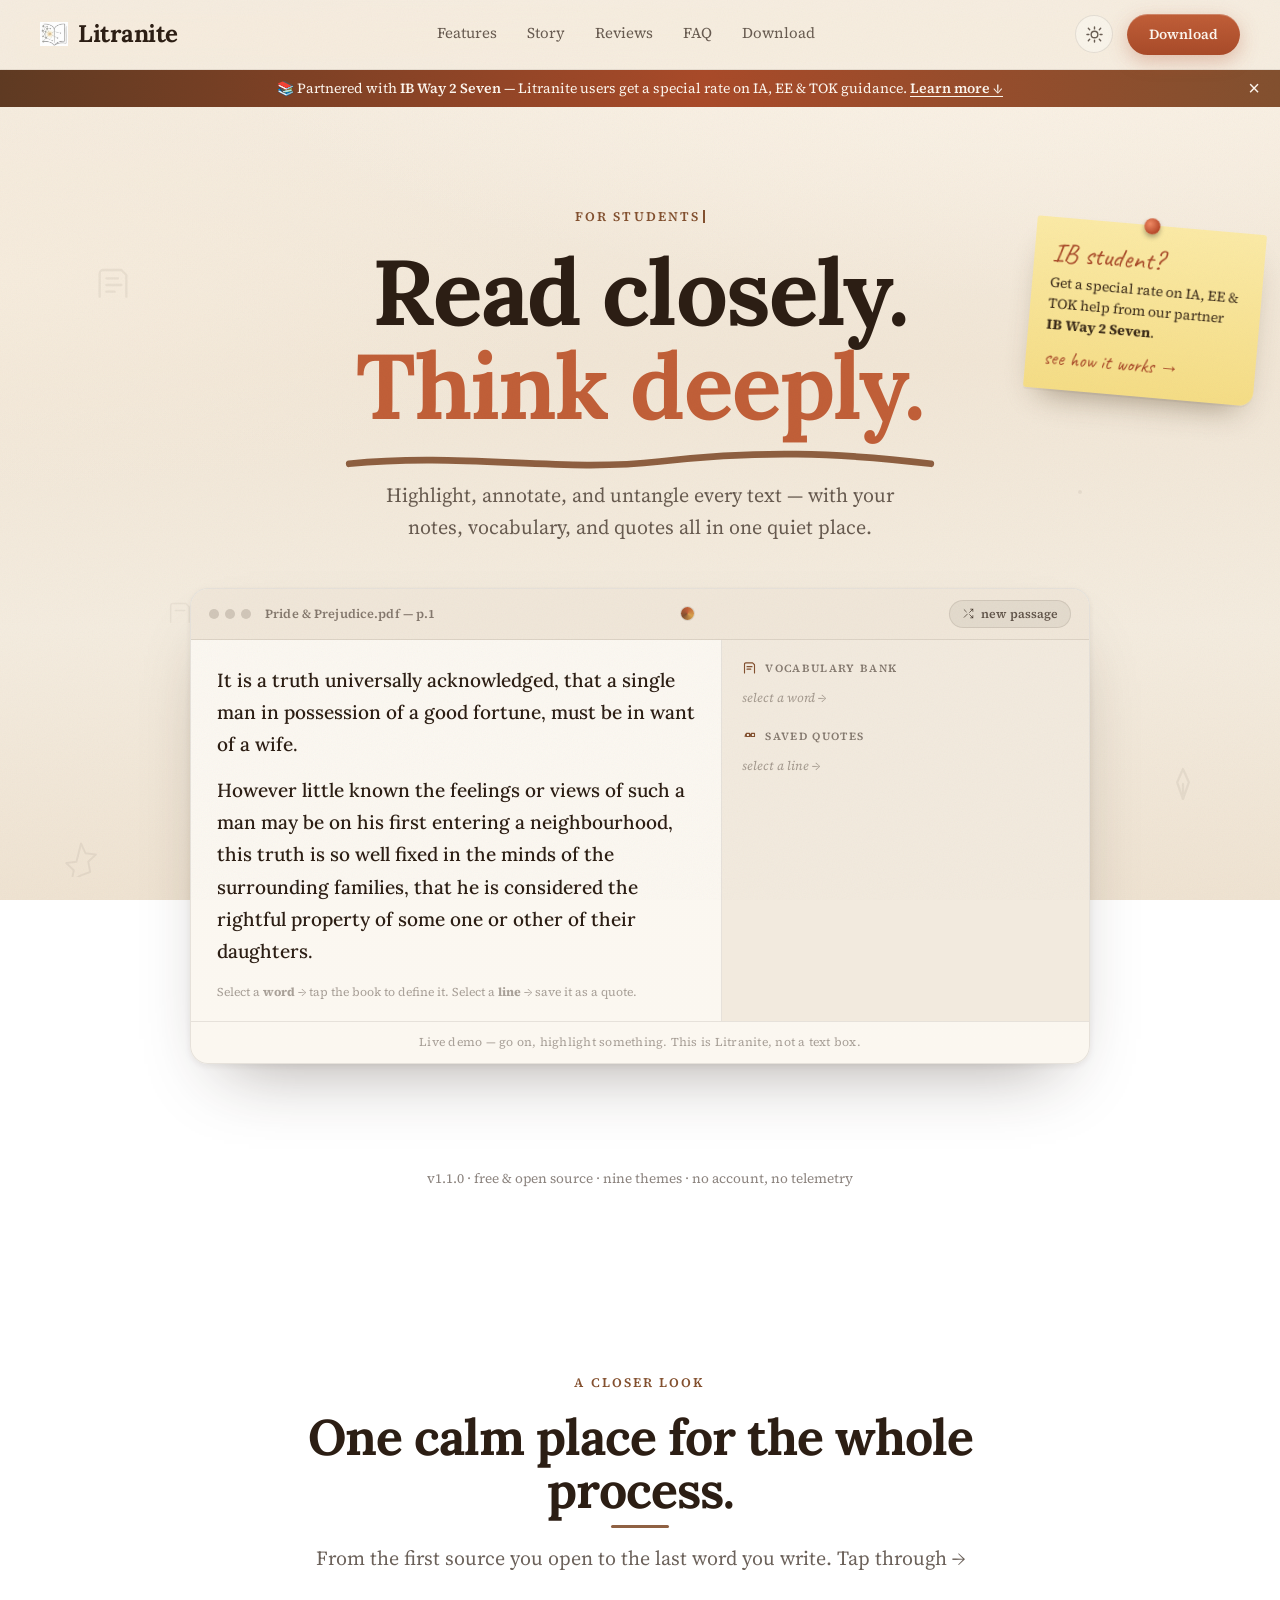
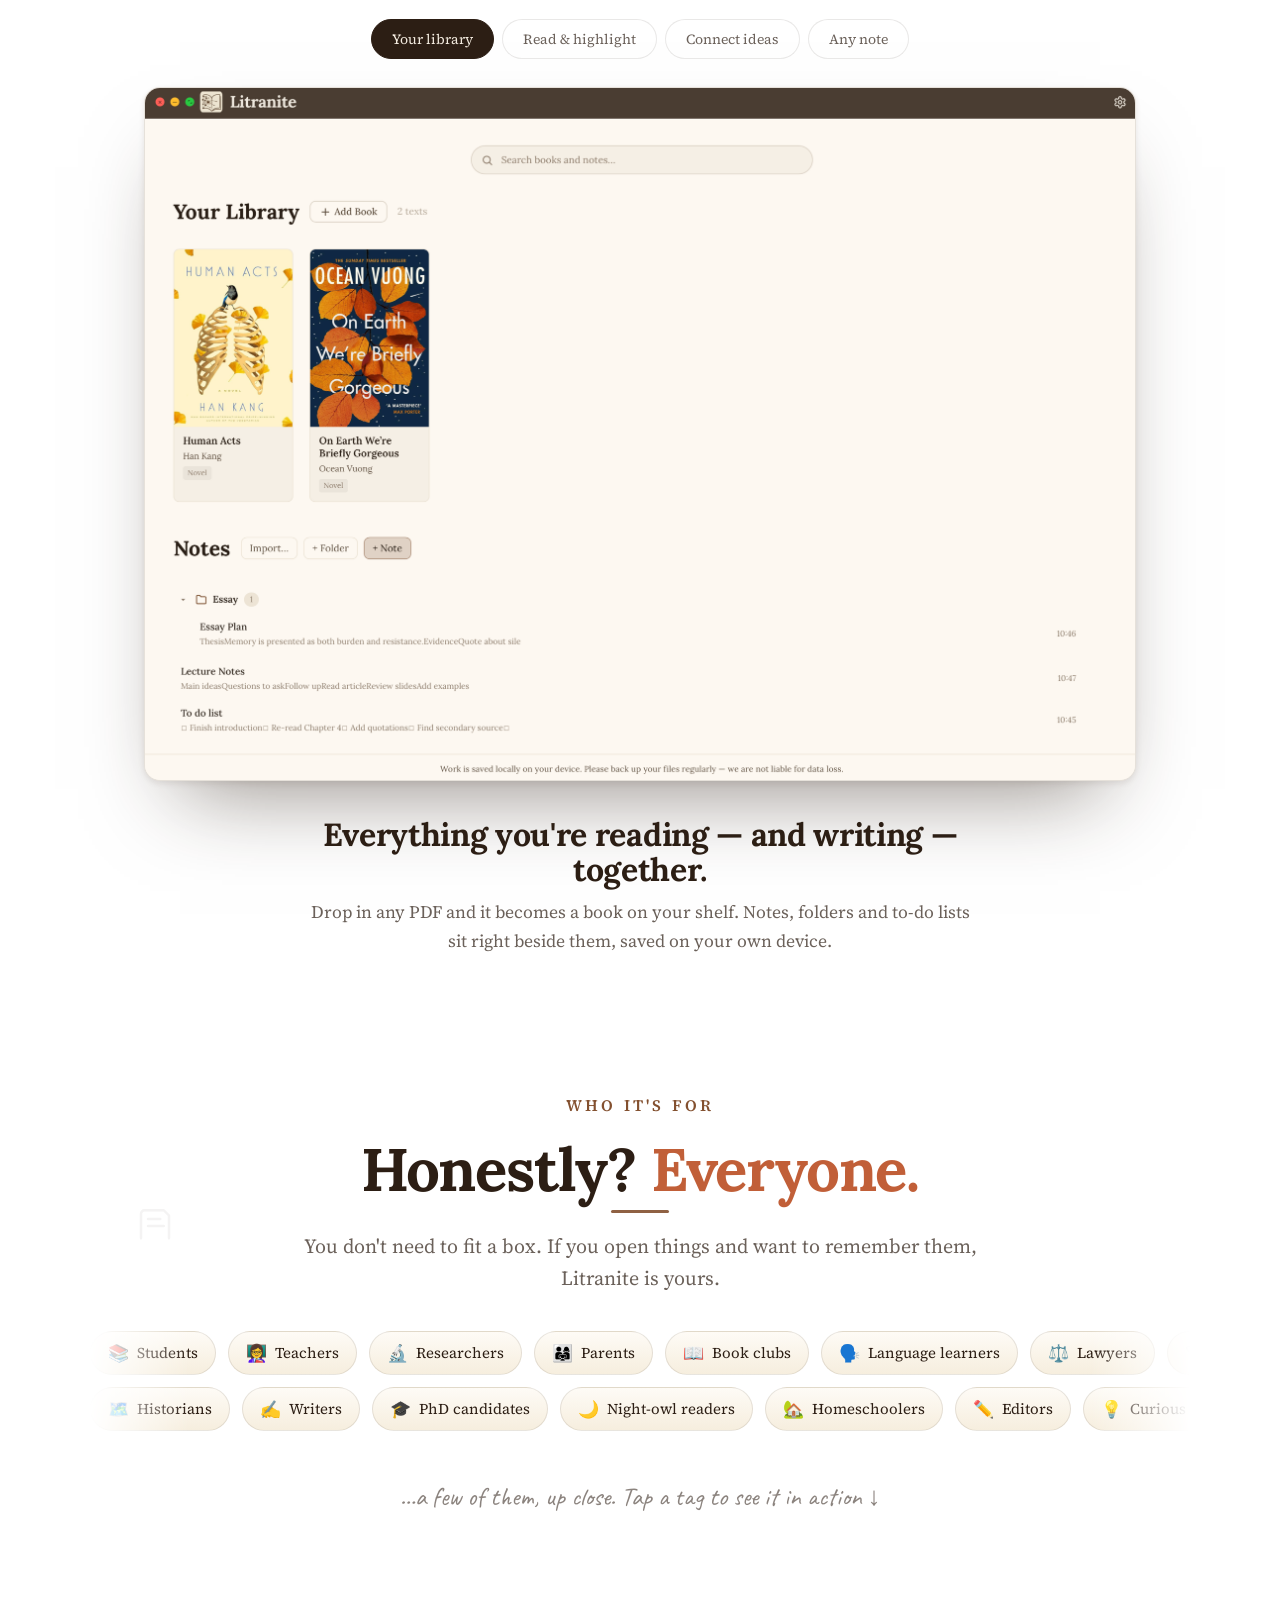
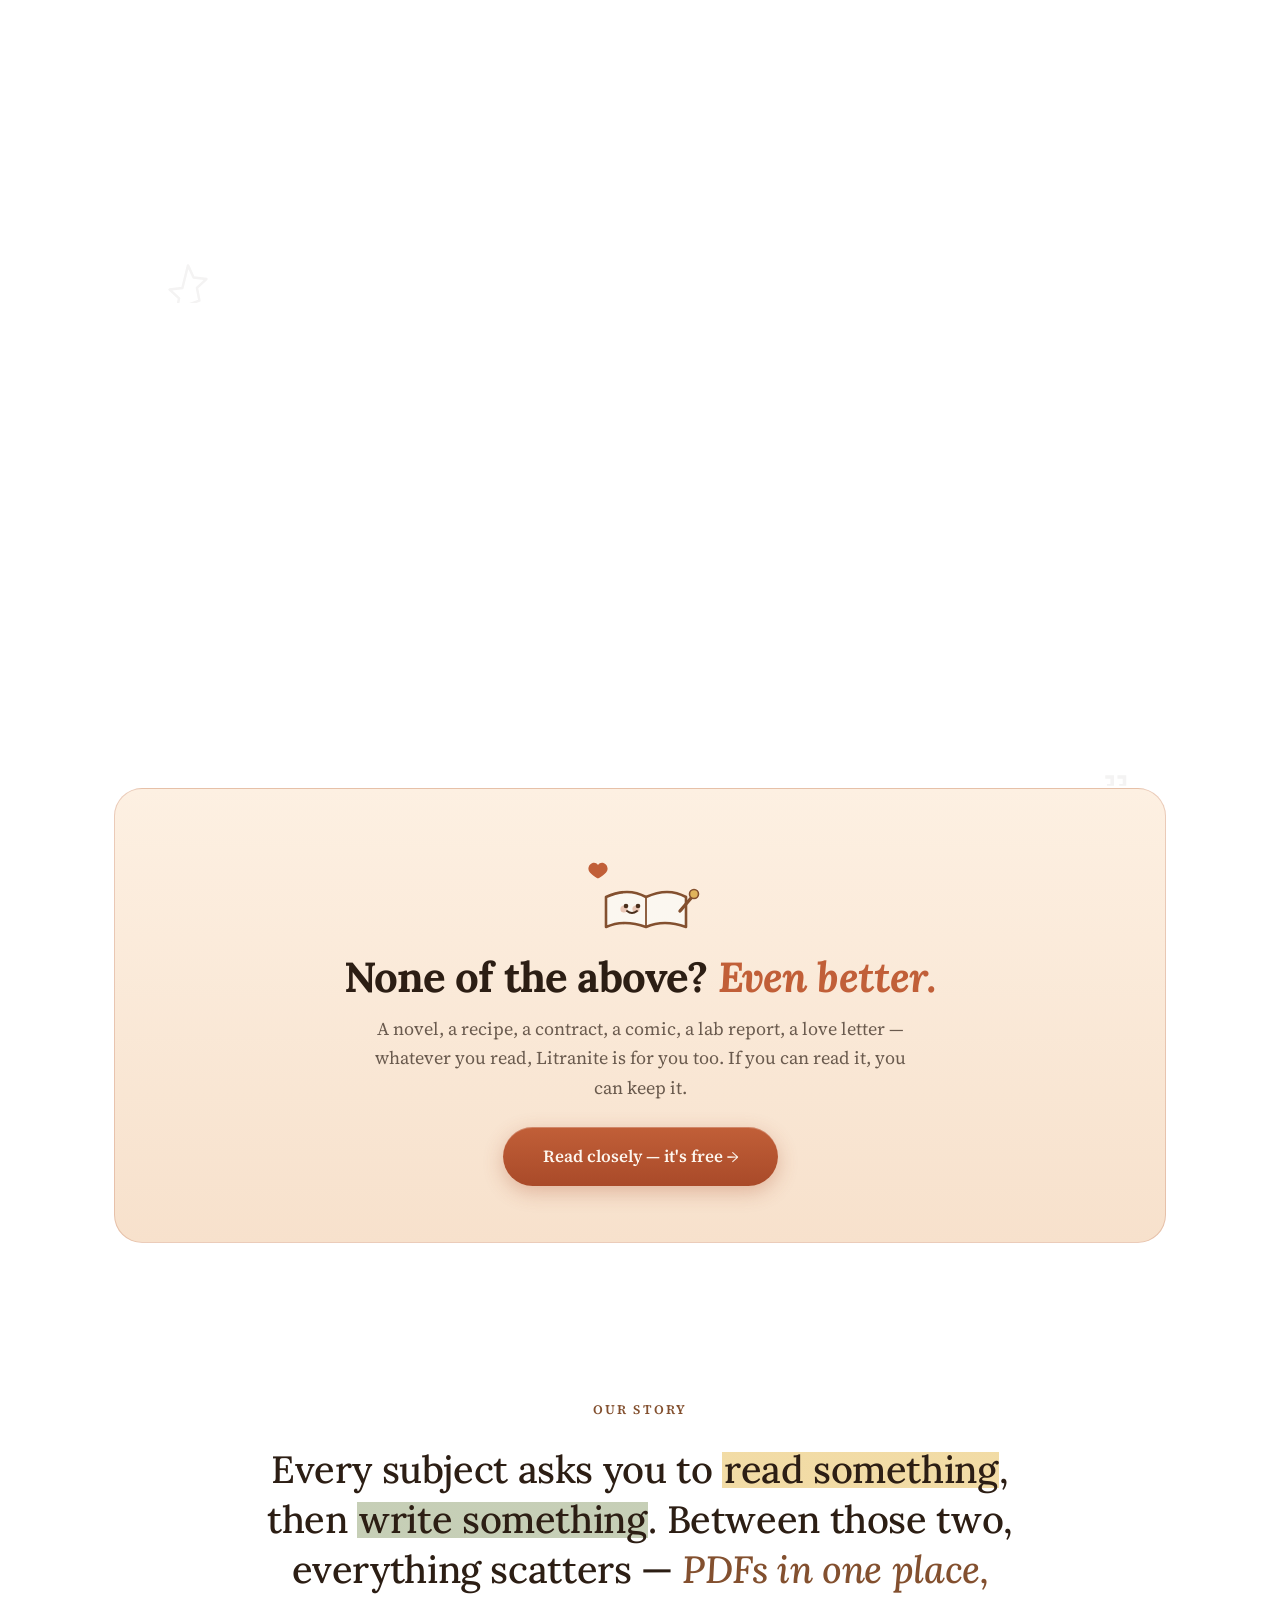
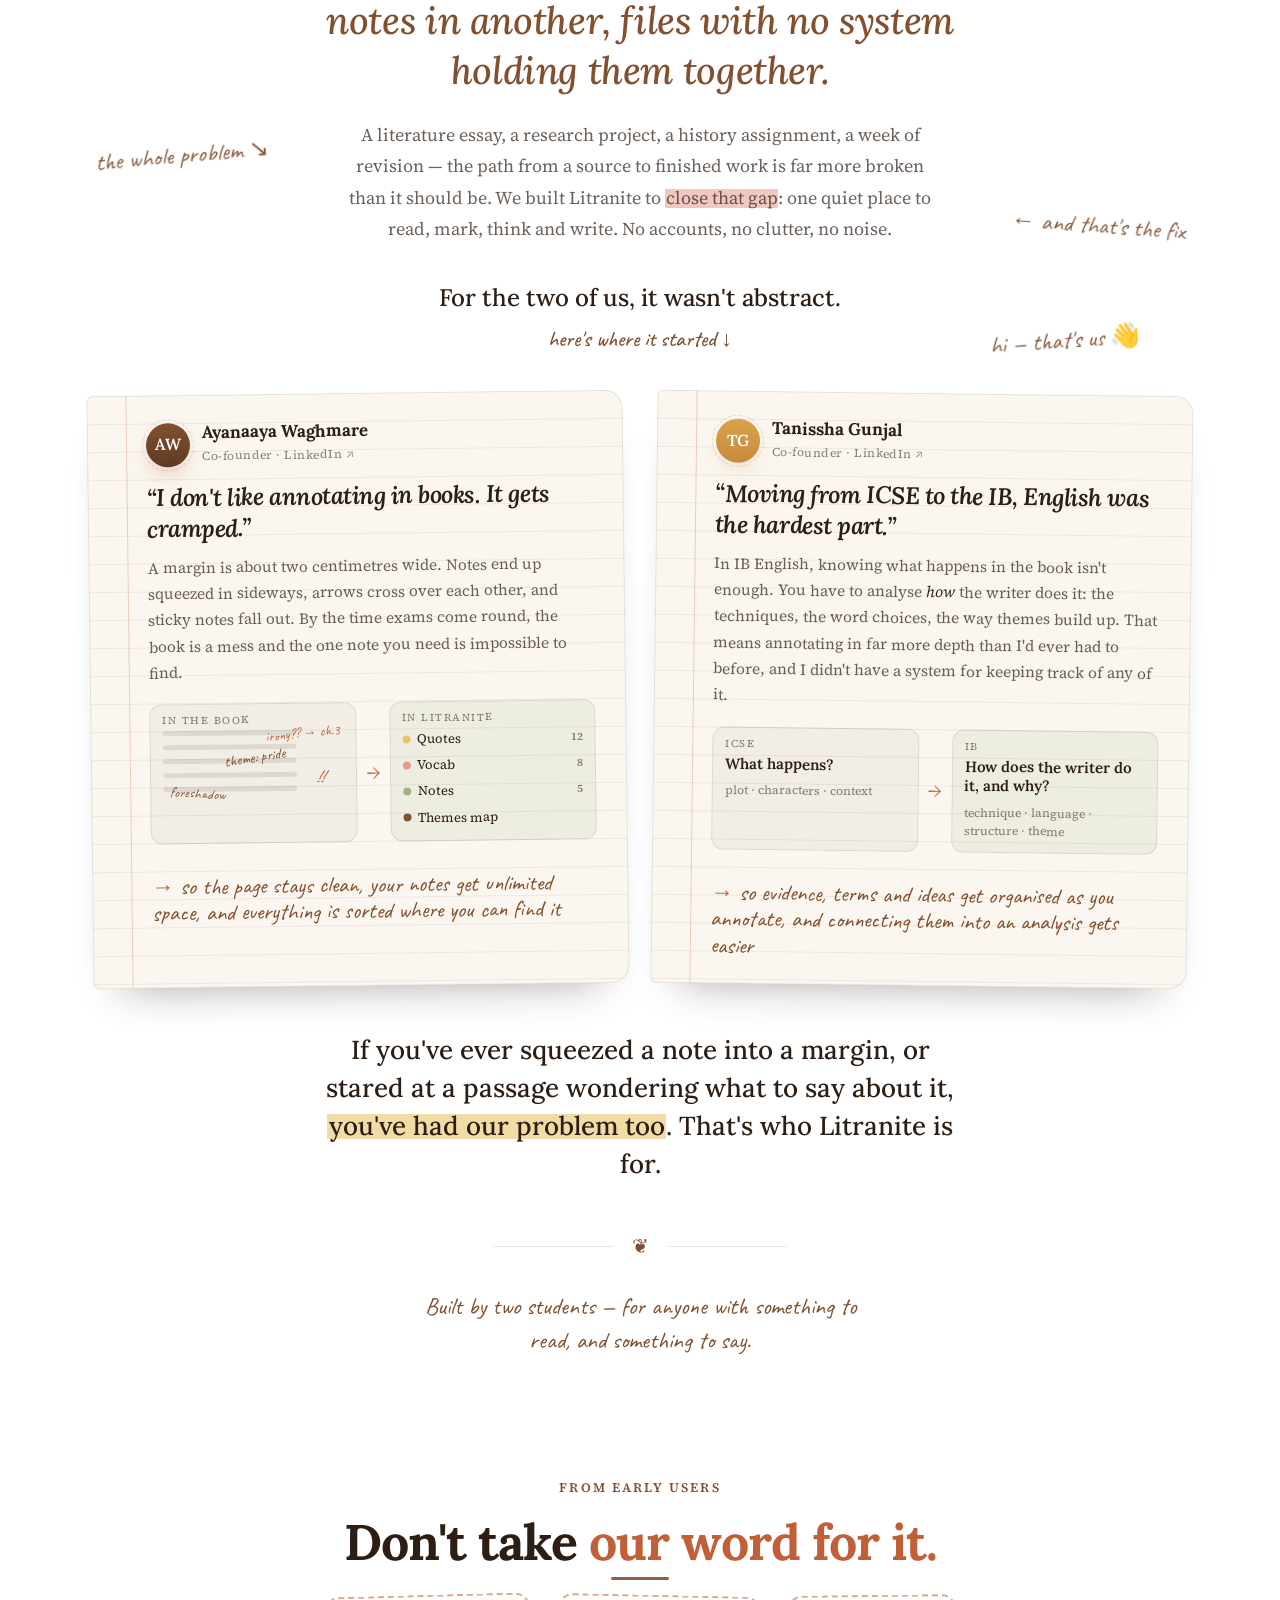
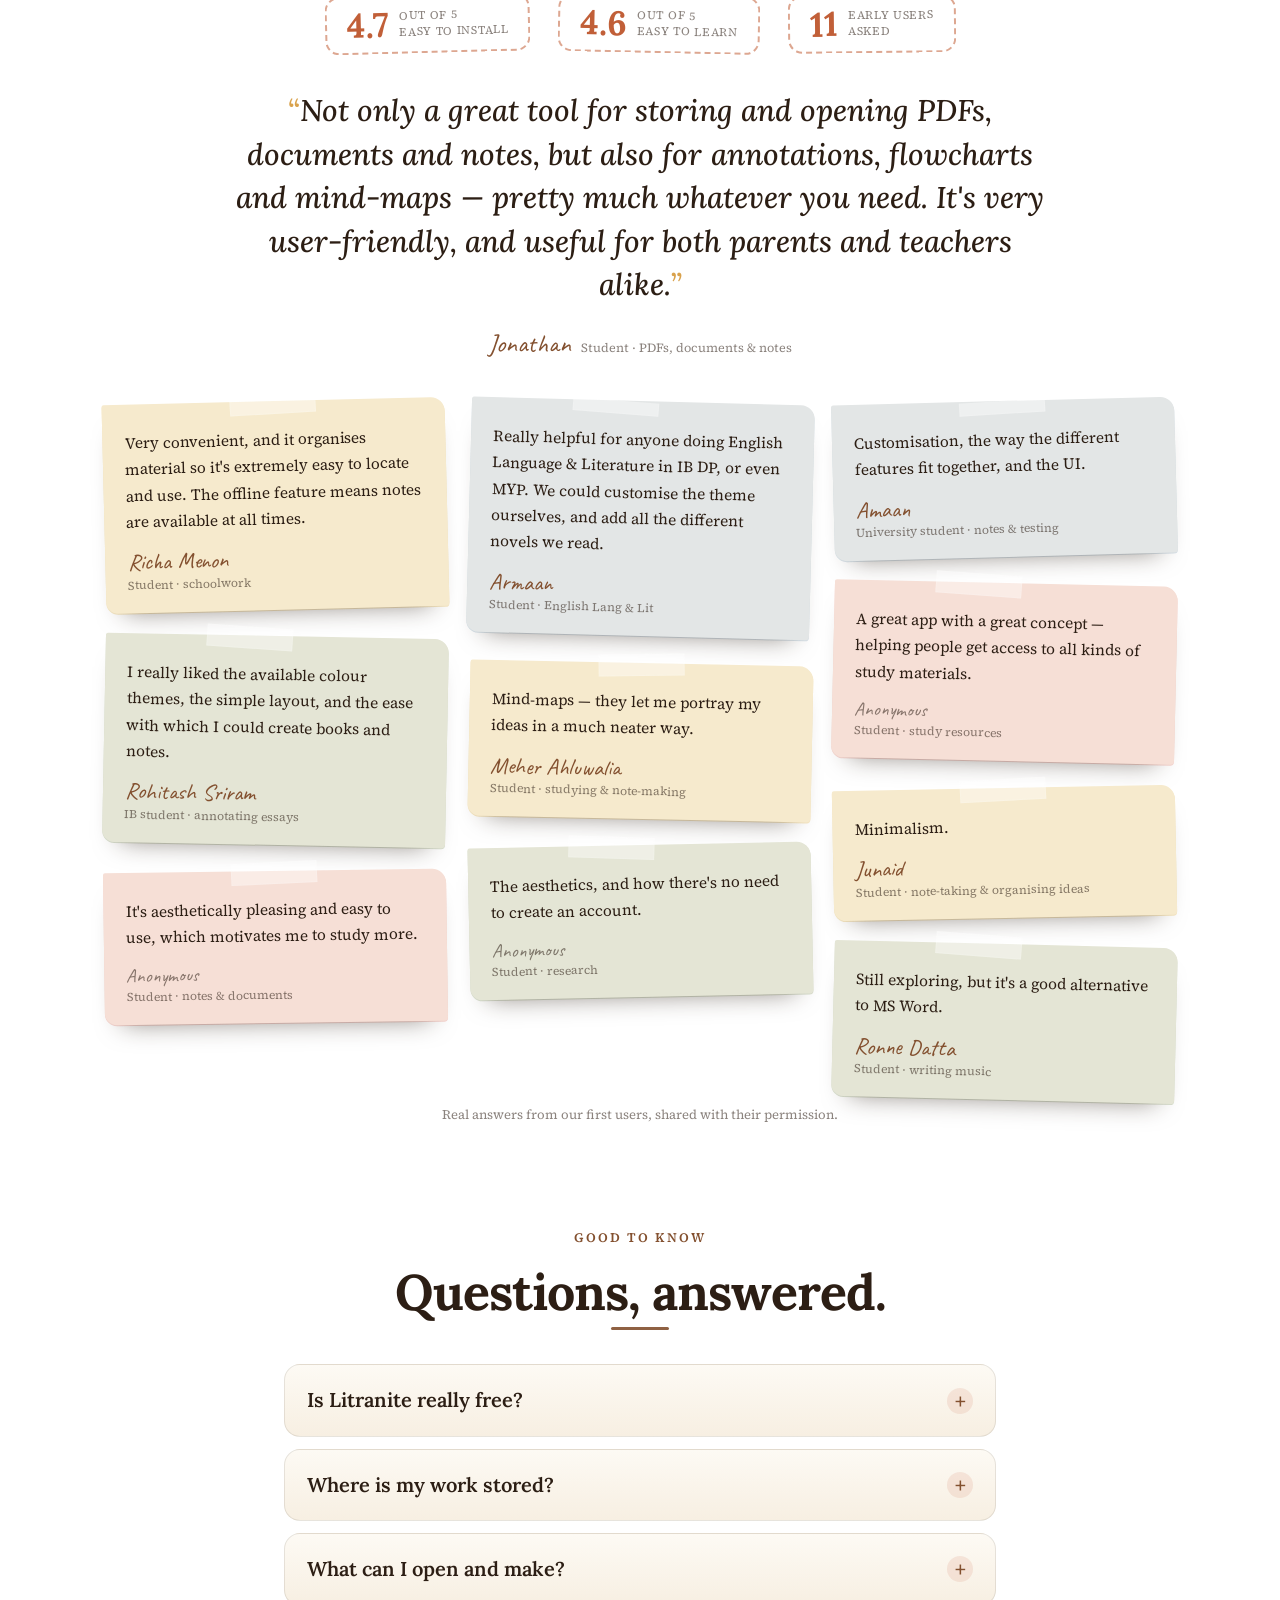
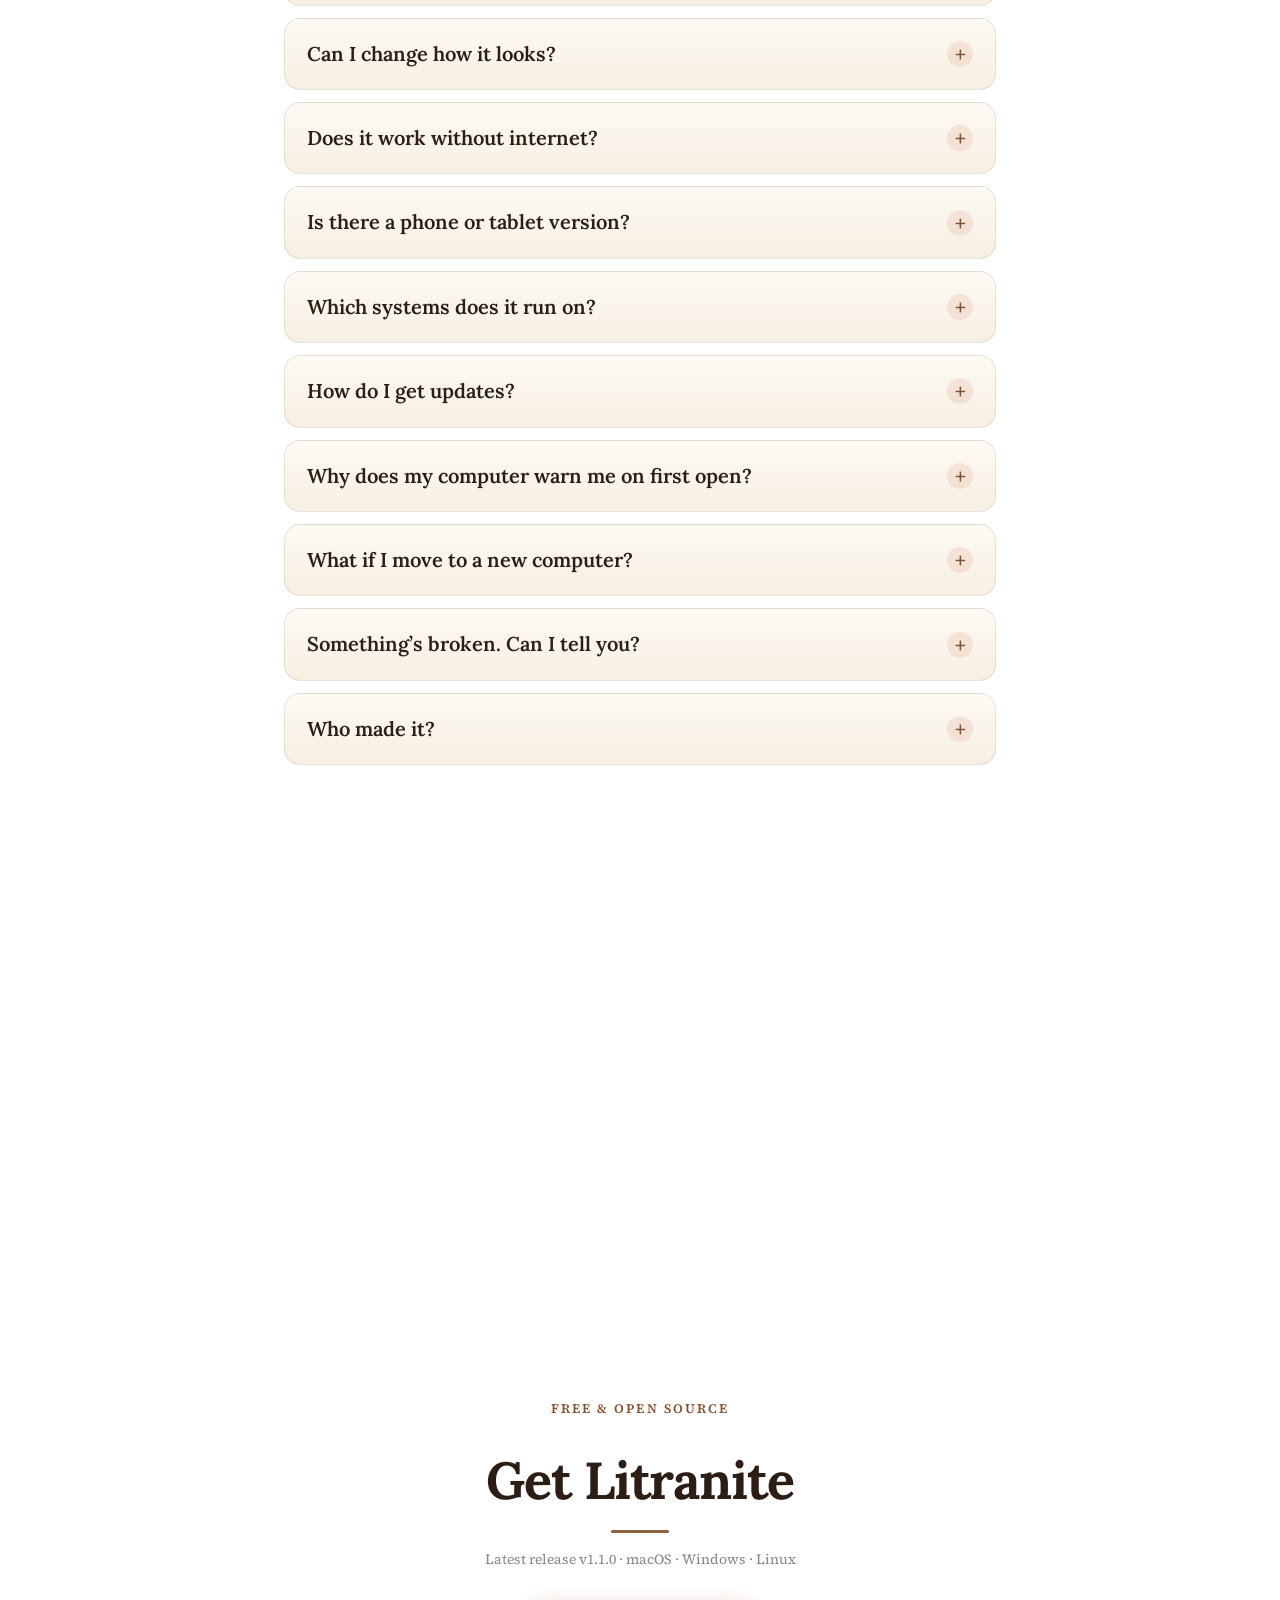
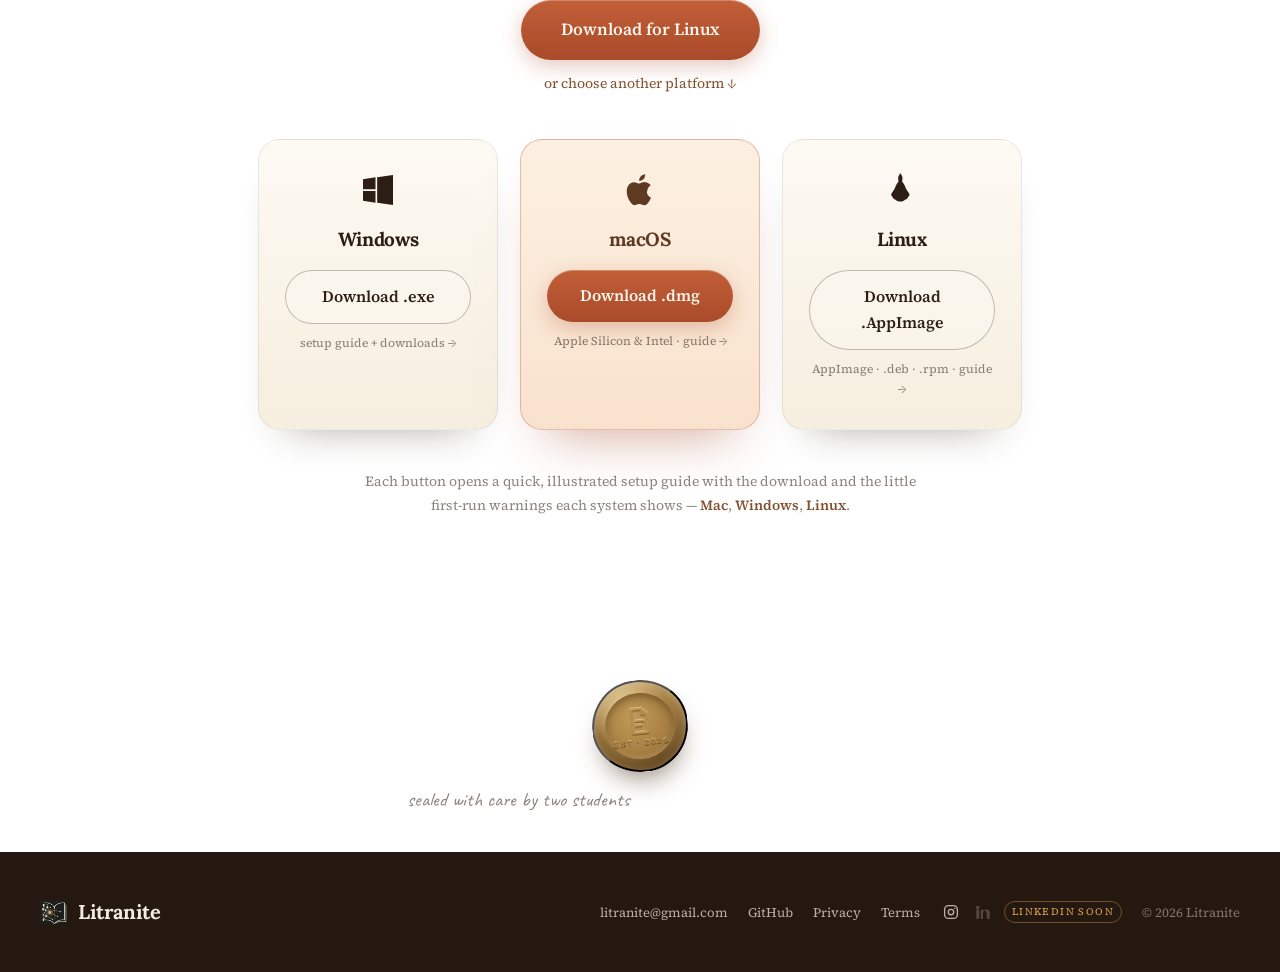
==== commit f514c6d8: "Reviews, the app's nine themes site-wide, and a longer FAQ - Testimonials: a pinboard of taped notes" ====
--- a/index.html
+++ b/index.html
@@ -23,14 +23,16 @@
 <link rel="preconnect" href="https://fonts.googleapis.com">
 <link rel="preconnect" href="https://fonts.gstatic.com" crossorigin>
 <link href="https://fonts.googleapis.com/css2?family=Caveat:wght@500;600&family=Lora:ital,wght@0,500;0,600;0,700;1,500&family=Source+Serif+4:ital,wght@0,400;0,600;1,400&display=swap" rel="stylesheet">
-<link rel="stylesheet" href="styles.css?v=13">
+<link rel="stylesheet" href="styles.css?v=19">
 <script>
   /* set theme before paint to avoid a flash */
   (function () {
     try {
       var t = localStorage.getItem('litranite-theme');
+      var dark = ['dark','serif-dark','amoled','nord','catppuccin','everforest'];
       if (!t) t = matchMedia('(prefers-color-scheme: dark)').matches ? 'dark' : 'light';
       document.documentElement.setAttribute('data-theme', t);
+      document.documentElement.setAttribute('data-scheme', dark.indexOf(t) >= 0 ? 'dark' : 'light');
       if (localStorage.getItem('litranite-partner-bar') === 'dismissed') document.documentElement.classList.add('pb-dismissed');
     } catch (e) {}
   })();
@@ -49,11 +51,12 @@
   <nav class="nav-links" aria-label="Main">
     <a href="#features">Features</a>
     <a href="#story">Story</a>
+    <a href="#testimonials">Reviews</a>
     <a href="#faq">FAQ</a>
     <a href="#download">Download</a>
   </nav>
   <div class="nav-right">
-    <button class="theme-toggle" type="button" aria-label="Switch between day and night reading" title="Day / night">
+    <button class="theme-toggle" id="theme-btn" type="button" aria-label="Switch between day and night reading" title="Day / night">
       <svg class="ic-sun" viewBox="0 0 24 24" fill="none" stroke="currentColor" stroke-width="1.8" stroke-linecap="round"><circle cx="12" cy="12" r="4.2"/><path d="M12 2.5v2.4M12 19.1v2.4M4.2 4.2l1.7 1.7M18.1 18.1l1.7 1.7M2.5 12h2.4M19.1 12h2.4M4.2 19.8l1.7-1.7M18.1 5.9l1.7-1.7"/></svg>
       <svg class="ic-moon" viewBox="0 0 24 24" fill="none" stroke="currentColor" stroke-width="1.8" stroke-linecap="round" stroke-linejoin="round"><path d="M20 14.5A8 8 0 1 1 9.5 4a6.3 6.3 0 0 0 10.5 10.5Z"/></svg>
     </button>
@@ -88,6 +91,7 @@
       <div class="reader-chrome">
         <span class="reader-dots"><i></i><i></i><i></i></span>
         <span class="reader-file" id="reader-file">Pride &amp; Prejudice.pdf — p.1</span>
+        <button class="peb-one" id="peb-one" type="button" title="Try another theme" aria-label="Try another theme"><span></span></button>
         <button class="reader-shuffle" id="reader-shuffle" type="button" aria-label="Load a different passage"><svg viewBox="0 0 24 24" fill="none" stroke="currentColor" stroke-width="1.7" stroke-linecap="round" stroke-linejoin="round"><path d="M16 4h4v4M20 4l-6 6M16 20h4v-4M20 20l-6-6M4 5l4 4M4 19l6-6"/></svg>new passage</button>
       </div>
 
@@ -133,7 +137,7 @@
       Get a special rate on IA, EE &amp; TOK help from our partner <b>IB Way 2 Seven</b>.
       <span class="ib-note-go">see how it works →</span>
     </a>
-    <p class="hero-sub"><span class="js-version">v1.1.0</span> · free &amp; open source · no account, no telemetry</p>
+    <p class="hero-sub"><span class="js-version">v1.1.0</span> · free &amp; open source · nine themes · no account, no telemetry</p>
   </section>
 
   <!-- SHOWCASE — big, switchable screenshots -->
@@ -443,6 +447,69 @@
     </div>
   </section>
 
+  <!-- TESTIMONIALS — a pinboard of notes. Names appear exactly as each
+       person consented on the form (full name / first name / anonymous) -->
+  <section class="testi" id="testimonials">
+    <div class="te-head reveal">
+      <span class="eyebrow">From early users</span>
+      <h2 data-underline>Don't take <span class="accent">our word for it.</span></h2>
+      <div class="te-stamps">
+        <div class="te-stamp"><b>4.7</b><span>out of 5<br>easy to install</span></div>
+        <div class="te-stamp"><b>4.6</b><span>out of 5<br>easy to learn</span></div>
+        <div class="te-stamp"><b>11</b><span>early users<br>asked</span></div>
+      </div>
+    </div>
+
+    <figure class="te-featured reveal">
+      <blockquote>Not only a great tool for storing and opening PDFs, documents and notes, but also for <span class="sweep" data-c="amber">annotations, flowcharts and mind-maps</span> — pretty much whatever you need. It's very user-friendly, and useful for both parents and teachers alike.</blockquote>
+      <figcaption><span class="tf-name">Jonathan</span><span class="tf-role">Student · PDFs, documents &amp; notes</span></figcaption>
+    </figure>
+
+    <div class="te-wall">
+        <figure class="tnote reveal" style="--tint:#e9c46a;--r:-1.4deg">
+          <blockquote>Very convenient, and it organises material so it's extremely easy to locate and use. The offline feature means notes are available at all times.</blockquote>
+          <figcaption><span class="tn-name">Richa Menon</span><span class="tn-role">Student · schoolwork</span></figcaption>
+        </figure>
+        <figure class="tnote reveal" style="--tint:#a3b18a;--r:1.1deg">
+          <blockquote>I really liked the available colour themes, the simple layout, and the ease with which I could create books and notes.</blockquote>
+          <figcaption><span class="tn-name">Rohitash Sriram</span><span class="tn-role">IB student · annotating essays</span></figcaption>
+        </figure>
+        <figure class="tnote reveal" style="--tint:#e8998d;--r:-0.8deg">
+          <blockquote>It's aesthetically pleasing and easy to use, which motivates me to study more.</blockquote>
+          <figcaption><span class="tn-name tn-anon">Anonymous</span><span class="tn-role">Student · notes &amp; documents</span></figcaption>
+        </figure>
+        <figure class="tnote reveal" style="--tint:#9db7c9;--r:1.5deg">
+          <blockquote>Really helpful for anyone doing English Language &amp; Literature in IB DP, or even MYP. We could customise the theme ourselves, and add all the different novels we read.</blockquote>
+          <figcaption><span class="tn-name">Armaan</span><span class="tn-role">Student · English Lang &amp; Lit</span></figcaption>
+        </figure>
+        <figure class="tnote reveal" style="--tint:#e9c46a;--r:1.2deg">
+          <blockquote>Mind-maps — they let me portray my ideas in a much neater way.</blockquote>
+          <figcaption><span class="tn-name">Meher Ahluwalia</span><span class="tn-role">Student · studying &amp; note-making</span></figcaption>
+        </figure>
+        <figure class="tnote reveal" style="--tint:#a3b18a;--r:-1.2deg">
+          <blockquote>The aesthetics, and how there's no need to create an account.</blockquote>
+          <figcaption><span class="tn-name tn-anon">Anonymous</span><span class="tn-role">Student · research</span></figcaption>
+        </figure>
+        <figure class="tnote reveal" style="--tint:#9db7c9;--r:-1.5deg">
+          <blockquote>Customisation, the way the different features fit together, and the UI.</blockquote>
+          <figcaption><span class="tn-name">Amaan</span><span class="tn-role">University student · notes &amp; testing</span></figcaption>
+        </figure>
+        <figure class="tnote reveal" style="--tint:#e8998d;--r:1.3deg">
+          <blockquote>A great app with a great concept — helping people get access to all kinds of study materials.</blockquote>
+          <figcaption><span class="tn-name tn-anon">Anonymous</span><span class="tn-role">Student · study resources</span></figcaption>
+        </figure>
+        <figure class="tnote reveal" style="--tint:#e9c46a;--r:-1.1deg">
+          <blockquote>Minimalism.</blockquote>
+          <figcaption><span class="tn-name">Junaid</span><span class="tn-role">Student · note-taking &amp; organising ideas</span></figcaption>
+        </figure>
+        <figure class="tnote reveal" style="--tint:#a3b18a;--r:1.4deg">
+          <blockquote>Still exploring, but it's a good alternative to MS Word.</blockquote>
+          <figcaption><span class="tn-name">Ronne Datta</span><span class="tn-role">Student · writing music</span></figcaption>
+        </figure>
+    </div>
+    <p class="te-note reveal">Real answers from our first users, shared with their permission.</p>
+  </section>
+
   <!-- FAQ -->
   <section class="faq" id="faq">
     <div class="faq-head reveal">
@@ -456,19 +523,43 @@
       </details>
       <details class="faq-item">
         <summary>Where is my work stored?<span class="faq-q-icon">+</span></summary>
-        <div class="faq-a">Entirely on your own device — no account, no cloud, no telemetry. Nothing leaves your computer. (Because it’s local, do keep your own backups; there’s a one-click export built in.)</div>
+        <div class="faq-a">Entirely on your own device — no account, no cloud, no telemetry. Your notes and annotations are saved as plain markdown and JSON files you can open with anything. (Because it’s local, do keep your own backups; there’s a one-click export built in.)</div>
       </details>
       <details class="faq-item">
         <summary>What can I open and make?<span class="faq-q-icon">+</span></summary>
         <div class="faq-a">Drop in any PDF and it becomes a book on your shelf. Alongside it you get highlights in colour, a vocabulary bank, saved quotes with page numbers, free-form notes and folders, to-do lists, and mind-maps.</div>
       </details>
       <details class="faq-item">
+        <summary>Can I change how it looks?<span class="faq-q-icon">+</span></summary>
+        <div class="faq-a">Nine themes ship with it — Light, Dark, Serif Light, Serif Dark, AMOLED, Nord, Blush, Catppuccin and Everforest. This website wears them too: <button type="button" class="faq-peb" data-t="nord">Nord</button> <button type="button" class="faq-peb" data-t="blush">Blush</button> <button type="button" class="faq-peb" data-t="everforest">Everforest</button> <button type="button" class="faq-peb" data-t="light">back to paper</button></div>
+      </details>
+      <details class="faq-item">
+        <summary>Does it work without internet?<span class="faq-q-icon">+</span></summary>
+        <div class="faq-a">Yes. Everything — opening PDFs, annotating, notes, mind-maps, export — works completely offline. The only time Litranite reaches the internet is to check whether a newer version exists.</div>
+      </details>
+      <details class="faq-item">
+        <summary>Is there a phone or tablet version?<span class="faq-q-icon">+</span></summary>
+        <div class="faq-a">Not yet. Litranite is a desktop app for macOS, Windows and Linux, because that’s where the close reading and essay writing tends to happen. A mobile companion is something we’d like to do later.</div>
+      </details>
+      <details class="faq-item">
         <summary>Which systems does it run on?<span class="faq-q-icon">+</span></summary>
         <div class="faq-a">macOS (Apple Silicon &amp; Intel), Windows 10 &amp; 11, and Linux — as an AppImage, <code>.deb</code>, or <code>.rpm</code>.</div>
       </details>
       <details class="faq-item">
+        <summary>How do I get updates?<span class="faq-q-icon">+</span></summary>
+        <div class="faq-a">Litranite checks for new versions on its own and offers to install them — you’ll see a small banner when one is ready. Nothing else is sent or downloaded in the background.</div>
+      </details>
+      <details class="faq-item">
         <summary>Why does my computer warn me on first open?<span class="faq-q-icon">+</span></summary>
         <div class="faq-a">Litranite is a free student project that isn’t code-signed yet, so macOS and Windows show a routine “unknown developer” notice. It’s not a virus — the step-by-step <a href="mac.html">Mac</a> and <a href="windows.html">Windows</a> guides show exactly what to click.</div>
+      </details>
+      <details class="faq-item">
+        <summary>What if I move to a new computer?<span class="faq-q-icon">+</span></summary>
+        <div class="faq-a">Use the built-in export to save a <code>.litranite</code> backup file, copy it across, and import it on the other machine. The file stays with you — we never see it.</div>
+      </details>
+      <details class="faq-item">
+        <summary>Something’s broken. Can I tell you?<span class="faq-q-icon">+</span></summary>
+        <div class="faq-a">Please do — email <a href="mailto:litranite@gmail.com">litranite@gmail.com</a>. We’re two students and we read everything that comes in.</div>
       </details>
       <details class="faq-item">
         <summary>Who made it?<span class="faq-q-icon">+</span></summary>
@@ -554,13 +645,13 @@
 </main>
 
 <div class="seal-strip">
-  <div class="wax-seal" title="Made by two students">
+  <button class="wax-seal" id="wax-seal" type="button" title="Press for a different look" aria-label="Surprise me with another theme">
     <span class="ws-inner">
       <svg class="ws-page" viewBox="0 0 24 24" fill="none" stroke="currentColor" stroke-width="1.7" stroke-linecap="round" stroke-linejoin="round"><path d="M6 2.5h8l4 4v15H6z"/><path d="M14 2.5v4h4"/><path d="M9 12h6M9 15.5h4"/></svg>
       <span class="ws-txt">est · 2026</span>
     </span>
-  </div>
-  <p class="seal-cap">sealed with care by two students</p>
+  </button>
+  <p class="seal-cap">sealed with care by two students <span class="seal-hint">— press the seal, it does something</span></p>
 </div>
 
 <footer class="footer">
@@ -586,7 +677,7 @@
   </nav>
 </footer>
 
-<script src="site.js?v=8"></script>
+<script src="site.js?v=19"></script>
 <!-- Cloudflare Web Analytics --><script type='module' src='https://static.cloudflareinsights.com/beacon.min.js' data-cf-beacon='{"token": "715a8fd282424061a00a3bc4417c188f"}'></script><!-- End Cloudflare Web Analytics -->
 </body>
 </html>
--- a/styles.css
+++ b/styles.css
@@ -98,7 +98,7 @@
 
 .btn-solid {
   background: linear-gradient(180deg, var(--pop) 0%, var(--pop-2) 100%);
-  color: #fdf6ee;
+  color: var(--on-pop, #fdf6ee);
   box-shadow: 0 6px 20px rgba(169, 74, 41, .30), inset 0 1px 0 rgba(255, 255, 255, .25);
 }
 .btn-solid:hover { transform: translateY(-2px); box-shadow: 0 12px 30px rgba(169, 74, 41, .38), inset 0 1px 0 rgba(255, 255, 255, .25); }
@@ -127,7 +127,7 @@
   justify-content: space-between;
   gap: 18px;
   padding: 14px 40px;
-  background: rgba(247, 240, 230, .72);
+  background: color-mix(in srgb, var(--paper) 76%, transparent);
   backdrop-filter: saturate(180%) blur(18px);
   -webkit-backdrop-filter: saturate(180%) blur(18px);
   border-bottom: 1px solid rgba(46, 32, 22, .08);
@@ -559,7 +559,7 @@
 /* ============================================================
    NIGHT READING — dark theme (Ink & Ember)
    ============================================================ */
-:root[data-theme="dark"] {
+:root[data-scheme="dark"] {
   --paper:      #191410;
   --paper-2:    #14100c;
   --card:       #241c15;
@@ -584,99 +584,82 @@
   --gold:       #e3b96a;
 }
 
-:root[data-theme="dark"] body {
+:root[data-scheme="dark"] body {
   background:
     radial-gradient(120% 60% at 80% 0%, #241a12 0%, transparent 55%),
     radial-gradient(90% 50% at 0% 30%, #1e1610 0%, transparent 50%),
     linear-gradient(180deg, #191410 0%, #15100b 45%, #1a140f 70%, #120e0a 100%);
   background-attachment: fixed;
 }
-:root[data-theme="dark"] body::before { opacity: .09; mix-blend-mode: screen; }
-
-:root[data-theme="dark"] .nav {
-  background: rgba(21, 16, 11, .72);
-  border-bottom-color: rgba(236, 227, 208, .08);
-}
-:root[data-theme="dark"] .hero-shot,
-:root[data-theme="dark"] .fb-shot { border-color: rgba(236, 227, 208, .14); }
-
-:root[data-theme="dark"] .pin-stage {
+:root[data-scheme="dark"] body::before { opacity: .09; mix-blend-mode: screen; }
+
+:root[data-scheme="dark"] .nav { border-bottom-color: rgba(236, 227, 208, .08); }
+:root[data-scheme="dark"] .hero-shot,
+:root[data-scheme="dark"] .fb-shot { border-color: rgba(236, 227, 208, .14); }
+
+:root[data-scheme="dark"] .pin-stage {
   background: radial-gradient(90% 80% at 50% 42%, #241b12 0%, #1a140e 58%, #14100b 100%);
 }
-:root[data-theme="dark"] .pin-frame { background: #241c15; border-color: rgba(236,227,208,.12); }
-:root[data-theme="dark"] .car-arrow {
+:root[data-scheme="dark"] .pin-frame { background: #241c15; border-color: rgba(236,227,208,.12); }
+:root[data-scheme="dark"] .car-arrow {
   background: rgba(36, 28, 21, .8);
   color: var(--ink);
   border-color: rgba(236, 227, 208, .18);
 }
-:root[data-theme="dark"] .car-arrow:hover { background: #2c2219; }
-:root[data-theme="dark"] .hot-label {
+:root[data-scheme="dark"] .car-arrow:hover { background: #2c2219; }
+:root[data-scheme="dark"] .hot-label {
   background: rgba(36, 28, 21, .94);
   color: var(--ink);
   border-color: rgba(236, 227, 208, .16);
 }
-:root[data-theme="dark"] .pdot { background: rgba(236, 227, 208, .22); }
-
-:root[data-theme="dark"] .card,
-:root[data-theme="dark"] .platform {
+:root[data-scheme="dark"] .pdot { background: rgba(236, 227, 208, .22); }
+
+:root[data-scheme="dark"] .card,
+:root[data-scheme="dark"] .platform {
   background: linear-gradient(180deg, #271e16 0%, #201810 100%);
   border-color: rgba(236, 227, 208, .1);
   box-shadow: 0 1px 2px rgba(0,0,0,.3), 0 24px 40px -28px rgba(0,0,0,.7);
 }
-:root[data-theme="dark"] .platform-primary {
+:root[data-scheme="dark"] .platform-primary {
   background: linear-gradient(180deg, #33241a 0%, #2a1d13 100%);
   border-color: rgba(224, 138, 95, .38);
   box-shadow: 0 30px 50px -28px rgba(224, 138, 95, .28);
 }
-:root[data-theme="dark"] .card-glyph,
-:root[data-theme="dark"] .step-num {
+:root[data-scheme="dark"] .card-glyph,
+:root[data-scheme="dark"] .step-num {
   background: linear-gradient(180deg, #4a361f, #6a4a26);
   border-color: rgba(224, 138, 95, .3);
   color: #f4d9b0;
 }
-:root[data-theme="dark"] .btn-outline {
+:root[data-scheme="dark"] .btn-outline {
   border-color: rgba(236, 227, 208, .26);
   background: rgba(236, 227, 208, .06);
   color: var(--ink);
 }
-:root[data-theme="dark"] .btn-outline:hover { border-color: var(--ink); background: rgba(236, 227, 208, .12); }
-:root[data-theme="dark"] .tab {
+:root[data-scheme="dark"] .btn-outline:hover { border-color: var(--ink); background: rgba(236, 227, 208, .12); }
+:root[data-scheme="dark"] .tab {
   background: rgba(236, 227, 208, .06);
   border-color: rgba(236, 227, 208, .14);
   color: var(--ink-70);
 }
-:root[data-theme="dark"] .tab[aria-selected="true"] { background: var(--terracotta); color: #1a130d; border-color: var(--terracotta); }
-:root[data-theme="dark"] .install-note {
+:root[data-scheme="dark"] .tab[aria-selected="true"] { background: var(--terracotta); color: #1a130d; border-color: var(--terracotta); }
+:root[data-scheme="dark"] .install-note {
   background: rgba(227, 185, 106, .1);
   border-color: rgba(227, 185, 106, .28);
 }
-:root[data-theme="dark"] .reader-demo { background: linear-gradient(180deg, #271e16, #201810); }
-:root[data-theme="dark"] .reader-chrome { background: rgba(236,227,208,.05); border-bottom-color: var(--card-line); }
-:root[data-theme="dark"] .story { background: linear-gradient(180deg, transparent, rgba(236,227,208,.03), transparent); }
+:root[data-scheme="dark"] .reader-demo { background: linear-gradient(180deg, #271e16, #201810); }
+:root[data-scheme="dark"] .reader-chrome { background: rgba(236,227,208,.05); border-bottom-color: var(--card-line); }
+:root[data-scheme="dark"] .story { background: linear-gradient(180deg, transparent, rgba(236,227,208,.03), transparent); }
 
 /* ============================================================
    THEME TOGGLE
    ============================================================ */
 .logo .lm-dark { display: none; }
-:root[data-theme="dark"] .logo .lm-light { display: none; }
-:root[data-theme="dark"] .logo .lm-dark { display: inline-block; }
+:root[data-scheme="dark"] .logo .lm-light { display: none; }
+:root[data-scheme="dark"] .logo .lm-dark { display: inline-block; }
 
 .nav-right { display: flex; align-items: center; gap: 14px; }
-.theme-toggle {
-  width: 38px; height: 38px; flex: none;
-  display: grid; place-items: center;
-  border-radius: 50%;
-  color: var(--ink-70);
-  background: rgba(255, 255, 255, .4);
-  border: 1px solid rgba(46, 32, 22, .14);
-  transition: transform .3s var(--ease), color .25s, background .25s, border-color .25s;
-}
-:root[data-theme="dark"] .theme-toggle { background: rgba(236,227,208,.07); border-color: rgba(236,227,208,.16); }
-.theme-toggle:hover { transform: rotate(-12deg) scale(1.08); color: var(--terracotta); border-color: var(--terracotta); }
-.theme-toggle svg { width: 19px; height: 19px; }
-.theme-toggle .ic-moon { display: none; }
-:root[data-theme="dark"] .theme-toggle .ic-sun { display: none; }
-:root[data-theme="dark"] .theme-toggle .ic-moon { display: block; }
+/* the old round day/night button was replaced by the theme picker */
 
 /* ============================================================
    HAND-DRAWN UNDERLINE (draws in on reveal)
@@ -707,7 +690,7 @@
   transform-origin: left center;
 }
 .hero h1[data-underline].uline-in::after { transform: translateX(0) scaleX(1); }
-:root[data-theme="dark"] .hero h1[data-underline]::after {
+:root[data-scheme="dark"] .hero h1[data-underline]::after {
   background-image: url("data:image/svg+xml,%3Csvg xmlns='http://www.w3.org/2000/svg' viewBox='0 0 300 12' preserveAspectRatio='none'%3E%3Cpath d='M2 7 C 60 2, 110 11, 160 6 S 250 2, 298 7' fill='none' stroke='%23c9915f' stroke-width='3' stroke-linecap='round'/%3E%3C/svg%3E");
 }
 
@@ -734,7 +717,7 @@
 }
 .reader-dots { display: inline-flex; gap: 6px; }
 .reader-dots i { width: 10px; height: 10px; border-radius: 50%; background: rgba(46,32,22,.16); }
-:root[data-theme="dark"] .reader-dots i { background: rgba(236,227,208,.2); }
+:root[data-scheme="dark"] .reader-dots i { background: rgba(236,227,208,.2); }
 .reader-file { font-weight: 600; letter-spacing: .01em; }
 
 /* chrome call-to-action */
@@ -803,12 +786,12 @@
 }
 @keyframes markin { from { background-color: transparent; } }
 .reader-body mark.vocabmark { background: rgba(193,95,56,.14); border-bottom: 2px solid var(--terracotta); }
-:root[data-theme="dark"] .reader-body mark.vocabmark { background: rgba(224,138,95,.2); }
+:root[data-scheme="dark"] .reader-body mark.vocabmark { background: rgba(224,138,95,.2); }
 .reader-page-hint { margin: 16px 0 0; font-family: var(--font-body); font-size: 12px; color: var(--ink-40); }
 .reader-page-hint.done { color: var(--terracotta); }
 
 .reader-panel { padding: 20px; background: rgba(46,32,22,.028); display: flex; flex-direction: column; gap: 20px; min-width: 0; }
-:root[data-theme="dark"] .reader-panel { background: rgba(0,0,0,.18); }
+:root[data-scheme="dark"] .reader-panel { background: rgba(0,0,0,.18); }
 .rp-section { min-width: 0; }
 .rp-head {
   display: flex; align-items: center; gap: 8px;
@@ -833,7 +816,7 @@
 }
 .rp-item.in { opacity: 1; transform: none; }
 .vocab-item .rp-word { display: block; font-family: var(--font-display); font-weight: 600; font-size: 14px; color: var(--terracotta-2); }
-:root[data-theme="dark"] .vocab-item .rp-word { color: var(--terracotta); }
+:root[data-scheme="dark"] .vocab-item .rp-word { color: var(--terracotta); }
 .vocab-item .rp-def { display: block; font-family: var(--font-body); font-size: 12px; line-height: 1.4; color: var(--ink-70); margin-top: 2px; }
 .quote-item { display: flex; gap: 8px; align-items: flex-start; }
 .quote-item .rp-quote { font-family: var(--font-display); font-style: italic; font-size: 13.5px; line-height: 1.45; color: var(--ink); }
@@ -842,7 +825,7 @@
   color: var(--terracotta); background: rgba(193,95,56,.12); border-radius: 6px;
   padding: 2px 6px; margin-top: 2px;
 }
-:root[data-theme="dark"] .quote-item .rp-page { background: rgba(224,138,95,.16); }
+:root[data-scheme="dark"] .quote-item .rp-page { background: rgba(224,138,95,.16); }
 
 .reader-foot {
   display: flex; align-items: center; justify-content: center;
@@ -951,10 +934,10 @@
   background: rgba(255,255,255,.45); border: 1px solid var(--card-line);
   transition: all .25s var(--ease);
 }
-:root[data-theme="dark"] .ip-osbar a { background: rgba(236,227,208,.06); }
+:root[data-scheme="dark"] .ip-osbar a { background: rgba(236,227,208,.06); }
 .ip-osbar a:hover { color: var(--ink); }
 .ip-osbar a[aria-current="page"] { background: var(--ink); color: var(--cream); border-color: var(--ink); }
-:root[data-theme="dark"] .ip-osbar a[aria-current="page"] { background: var(--terracotta); color: #1a130d; border-color: var(--terracotta); }
+:root[data-scheme="dark"] .ip-osbar a[aria-current="page"] { background: var(--terracotta); color: #1a130d; border-color: var(--terracotta); }
 
 .ip-download { text-align: center; margin: 34px auto 60px; }
 .ip-download .btn { min-width: 240px; }
@@ -972,7 +955,7 @@
   border: 1px solid var(--card-line);
   box-shadow: 0 1px 2px rgba(46,32,22,.04), 0 24px 40px -30px rgba(46,32,22,.4);
 }
-:root[data-theme="dark"] .ip-step { background: linear-gradient(180deg, #271e16 0%, #201810 100%); }
+:root[data-scheme="dark"] .ip-step { background: linear-gradient(180deg, #271e16 0%, #201810 100%); }
 .ip-num {
   font-family: var(--font-display); font-style: italic; font-weight: 700;
   font-size: 46px; line-height: 1; color: var(--terracotta);
@@ -984,7 +967,7 @@
   font-family: ui-monospace, Menlo, monospace; font-size: .85em;
   background: rgba(46,32,22,.1); padding: 2px 7px; border-radius: 5px; white-space: nowrap;
 }
-:root[data-theme="dark"] .ip-step .kbd { background: rgba(236,227,208,.12); }
+:root[data-scheme="dark"] .ip-step .kbd { background: rgba(236,227,208,.12); }
 .ip-shot { margin-top: 14px; border-radius: 10px; overflow: hidden; border: 1px solid var(--card-line); box-shadow: 0 10px 26px -14px rgba(46,32,22,.5); }
 .ip-shot img { width: 100%; display: block; }
 
@@ -1052,7 +1035,7 @@
   background: linear-gradient(180deg, #fdf0e2 0%, #f8e2cd 100%);
   border: 1px solid rgba(169,74,41,.22);
 }
-:root[data-theme="dark"] .ip-final { background: linear-gradient(180deg,#33241a,#2a1d13); border-color: rgba(224,138,95,.32); }
+:root[data-scheme="dark"] .ip-final { background: linear-gradient(180deg,#33241a,#2a1d13); border-color: rgba(224,138,95,.32); }
 .ip-final h2 { font-family: var(--font-display); font-size: clamp(26px, 4vw, 38px); }
 .ip-final p { margin: 10px auto 0; max-width: 440px; color: var(--ink-70); }
 .ip-final .btn { margin-top: 20px; }
@@ -1081,11 +1064,11 @@
   background: rgba(255,255,255,.5); border: 1px solid var(--card-line);
   cursor: pointer; transition: all .25s var(--ease);
 }
-:root[data-theme="dark"] .feature-tab { background: rgba(236,227,208,.06); }
+:root[data-scheme="dark"] .feature-tab { background: rgba(236,227,208,.06); }
 .feature-tab:hover:not(.on) { color: var(--ink); background: rgba(255,255,255,.85); }
-:root[data-theme="dark"] .feature-tab:hover:not(.on) { background: rgba(236,227,208,.12); }
+:root[data-scheme="dark"] .feature-tab:hover:not(.on) { background: rgba(236,227,208,.12); }
 .feature-tab.on { background: var(--ink); color: var(--cream); border-color: var(--ink); }
-:root[data-theme="dark"] .feature-tab.on { background: var(--terracotta); color: #1a130d; border-color: var(--terracotta); }
+:root[data-scheme="dark"] .feature-tab.on { background: var(--terracotta); color: #1a130d; border-color: var(--terracotta); }
 
 /* All slides share one grid cell, so the stage is always as tall as the
    tallest slide. Swapping with display:none changed the page height every
@@ -1100,7 +1083,7 @@
   background: var(--card); border: 1px solid var(--card-line);
   box-shadow: 0 2px 6px rgba(46,32,22,.1), 0 44px 84px -36px rgba(46,32,22,.52);
 }
-:root[data-theme="dark"] .feature-shot { box-shadow: 0 2px 6px rgba(0,0,0,.4), 0 44px 84px -36px rgba(0,0,0,.72); }
+:root[data-scheme="dark"] .feature-shot { box-shadow: 0 2px 6px rgba(0,0,0,.4), 0 44px 84px -36px rgba(0,0,0,.72); }
 .feature-shot img { display: block; width: 100%; height: auto; }
 
 .feature-cap { text-align: center; max-width: 660px; margin: clamp(28px,4vh,48px) auto 0; }
@@ -1130,7 +1113,7 @@
   padding: 7px 16px; border-radius: 100px;
   background: rgba(255,255,255,.5); border: 1px solid var(--card-line);
 }
-:root[data-theme="dark"] .use-chips span { background: rgba(236,227,208,.06); }
+:root[data-scheme="dark"] .use-chips span { background: rgba(236,227,208,.06); }
 
 .makers { margin-top: clamp(52px,8vh,84px); }
 .rule-orn { display: flex; align-items: center; justify-content: center; gap: 18px; margin-bottom: 22px; }
@@ -1149,7 +1132,7 @@
   transition: background .25s var(--ease), transform .3s var(--ease), box-shadow .3s var(--ease);
 }
 .maker:hover { background: rgba(255,255,255,.5); transform: translateY(-4px); box-shadow: 0 22px 44px -26px rgba(46,32,22,.45); }
-:root[data-theme="dark"] .maker:hover { background: rgba(236,227,208,.06); }
+:root[data-scheme="dark"] .maker:hover { background: rgba(236,227,208,.06); }
 .maker:hover .maker-name { color: var(--terracotta); }
 
 .monogram {
@@ -1188,7 +1171,7 @@
   transition: background .25s, color .25s;
 }
 .maker:hover .maker-in { background: var(--terracotta); color: #fff; }
-:root[data-theme="dark"] .maker-in { background: rgba(224,138,95,.16); }
+:root[data-scheme="dark"] .maker-in { background: rgba(224,138,95,.16); }
 
 .makers-sign { margin: 34px auto 0; max-width: 470px; font-family: 'Caveat', cursive; font-size: 24px; line-height: 1.4; color: var(--terracotta); }
 
@@ -1281,7 +1264,7 @@
 /* --- ambient floating glyphs --- */
 .ambient { position: absolute; inset: 0; z-index: 0; pointer-events: none; overflow: hidden; }
 .amb { position: absolute; color: var(--ink); opacity: .06; width: 40px; height: 40px; will-change: transform; }
-:root[data-theme="dark"] .amb { color: var(--cream); opacity: .055; }
+:root[data-scheme="dark"] .amb { color: var(--cream); opacity: .055; }
 .amb-1 { top: 13%; left: 7%;  width: 46px; animation: drift1 17s ease-in-out infinite; }
 .amb-2 { top: 21%; right: 9%; width: 38px; animation: drift2 20s ease-in-out infinite; }
 .amb-3 { top: 60%; left: 5%;  width: 34px; animation: drift1 23s ease-in-out infinite reverse; }
@@ -1294,8 +1277,8 @@
 
 /* --- scroll-aware nav --- */
 .nav { transition: background .3s var(--ease), box-shadow .3s var(--ease), padding .3s var(--ease); }
-.nav.scrolled { padding-top: 10px; padding-bottom: 10px; background: rgba(247,240,230,.9); box-shadow: 0 8px 26px -16px rgba(46,32,22,.45); }
-:root[data-theme="dark"] .nav.scrolled { background: rgba(21,16,11,.92); box-shadow: 0 8px 26px -16px rgba(0,0,0,.7); }
+.nav.scrolled { padding-top: 10px; padding-bottom: 10px; background: color-mix(in srgb, var(--paper) 92%, transparent); box-shadow: 0 8px 26px -16px rgba(46,32,22,.45); }
+:root[data-scheme="dark"] .nav.scrolled { box-shadow: 0 8px 26px -16px rgba(0,0,0,.7); }
 
 /* --- download cards: glyph pop + shine on primary --- */
 .platform-glyph { transition: transform .4s var(--ease); }
@@ -1332,7 +1315,7 @@
   background: linear-gradient(180deg,#fdfaf4,#f7efe2); overflow: hidden;
   transition: box-shadow .3s var(--ease), border-color .3s;
 }
-:root[data-theme="dark"] .faq-item { background: linear-gradient(180deg,#271e16,#201810); }
+:root[data-scheme="dark"] .faq-item { background: linear-gradient(180deg,#271e16,#201810); }
 .faq-item[open] { box-shadow: 0 22px 44px -30px rgba(46,32,22,.42); border-color: rgba(193,95,56,.25); }
 .faq-item summary {
   list-style: none; cursor: pointer;
@@ -1354,7 +1337,7 @@
 .faq-a a { color: var(--terracotta); font-weight: 600; text-decoration: none; }
 .faq-a a:hover { text-decoration: underline; }
 .faq-a code { font-family: ui-monospace, Menlo, monospace; font-size: .85em; background: rgba(46,32,22,.1); padding: 2px 6px; border-radius: 5px; }
-:root[data-theme="dark"] .faq-a code { background: rgba(236,227,208,.12); }
+:root[data-scheme="dark"] .faq-a code { background: rgba(236,227,208,.12); }
 
 /* typewriter eyebrow */
 .type-rot { color: var(--terracotta); }
@@ -1369,7 +1352,7 @@
   background: rgba(46,32,22,.06); border: 1px solid var(--card-line); border-radius: 100px;
   padding: 5px 12px; cursor: pointer; transition: color .2s, border-color .2s, background .2s, transform .1s;
 }
-:root[data-theme="dark"] .reader-shuffle { background: rgba(236,227,208,.06); }
+:root[data-scheme="dark"] .reader-shuffle { background: rgba(236,227,208,.06); }
 .reader-shuffle svg { width: 13px; height: 13px; }
 .reader-shuffle:hover { color: var(--terracotta); border-color: var(--terracotta); background: rgba(193,95,56,.08); }
 .reader-shuffle:active { transform: scale(.95); }
@@ -1378,7 +1361,7 @@
 @keyframes markpulse { 0% { box-shadow: 0 0 0 0 rgba(193,95,56,.5); } 100% { box-shadow: 0 0 0 10px rgba(193,95,56,0); } }
 .rp-item[data-linked] { cursor: pointer; }
 .rp-item[data-linked]:hover { border-color: rgba(193,95,56,.45); }
-:root[data-theme="dark"] .rp-item[data-linked]:hover { border-color: rgba(224,138,95,.5); }
+:root[data-scheme="dark"] .rp-item[data-linked]:hover { border-color: rgba(224,138,95,.5); }
 
 /* ============================================================
    WAX SEAL — a little "sealed by two students" stamp
@@ -1431,14 +1414,14 @@
   box-shadow: 0 30px 70px -34px rgba(46,32,22,.5);
   transform: rotate(-1.2deg);
 }
-:root[data-theme="dark"] .nf-page { background: linear-gradient(180deg,#271e16,#201810); }
+:root[data-scheme="dark"] .nf-page { background: linear-gradient(180deg,#271e16,#201810); }
 .nf-page::after { /* folded dog-ear corner */
   content: ""; position: absolute; top: 0; right: 0; width: 46px; height: 46px;
   background: linear-gradient(225deg, var(--paper-2) 0 50%, transparent 50%);
   border-left: 1px solid var(--card-line); border-bottom: 1px solid var(--card-line);
   border-radius: 0 6px 0 6px;
 }
-:root[data-theme="dark"] .nf-page::after { background: linear-gradient(225deg, #14100c 0 50%, transparent 50%); }
+:root[data-scheme="dark"] .nf-page::after { background: linear-gradient(225deg, #14100c 0 50%, transparent 50%); }
 .nf-page h1 { font-family: var(--font-display); font-size: clamp(38px,6vw,58px); line-height: 1.02; margin: 8px 0 0; }
 .nf-page h1 .accent { color: var(--terracotta); }
 .nf-page p { margin: 18px auto 26px; max-width: 400px; color: var(--ink-70); line-height: 1.7; }
@@ -1457,7 +1440,7 @@
   transition: transform .3s var(--ease), background .3s, color .3s;
   animation: bifloat 5s ease-in-out infinite;
 }
-:root[data-theme="dark"] .bi { background: rgba(201,145,95,.1); }
+:root[data-scheme="dark"] .bi { background: rgba(201,145,95,.1); }
 .bi svg { width: 20px; height: 20px; }
 .bi:nth-child(1) { animation-delay: 0s; }
 .bi:nth-child(2) { animation-delay: -1s; }
@@ -1500,7 +1483,7 @@
 .legal-body a { color: var(--terracotta); font-weight: 600; text-decoration: none; }
 .legal-body a:hover { text-decoration: underline; }
 .legal-body code { font-family: ui-monospace, Menlo, monospace; font-size: .88em; background: rgba(46,32,22,.1); padding: 2px 6px; border-radius: 5px; }
-:root[data-theme="dark"] .legal-body code { background: rgba(236,227,208,.12); }
+:root[data-scheme="dark"] .legal-body code { background: rgba(236,227,208,.12); }
 .legal-note {
   border-left: 3px solid var(--terracotta);
   padding: 2px 0 2px 16px; margin: 0 0 14px;
@@ -1513,7 +1496,7 @@
 .who { position: relative; max-width: 1100px; margin: 0 auto; padding: clamp(52px,9vh,110px) 24px clamp(70px,11vh,120px); }
 .who-ambient { position: absolute; inset: 0; z-index: 0; pointer-events: none; overflow: hidden; }
 .who-ambient svg { position: absolute; color: var(--ink); opacity: .05; width: 42px; }
-:root[data-theme="dark"] .who-ambient svg { color: var(--cream); opacity: .045; }
+:root[data-scheme="dark"] .who-ambient svg { color: var(--cream); opacity: .045; }
 .wa1 { top: 10%; left: 4%; animation: whodrift 19s ease-in-out infinite; }
 .wa2 { top: 70%; right: 5%; width: 34px; animation: whodrift 23s ease-in-out infinite reverse; }
 .wa3 { top: 44%; left: 7%; width: 26px; animation: whodrift 26s ease-in-out infinite; }
@@ -1536,7 +1519,7 @@
 .chip { flex: none; display: inline-flex; align-items: center; gap: 8px; padding: 9px 17px; border-radius: 100px;
   background: linear-gradient(180deg,#fefbf6,#f6eede); border: 1px solid var(--card-line);
   font-family: var(--font-body); font-size: 15px; color: var(--ink); white-space: nowrap; }
-:root[data-theme="dark"] .chip { background: linear-gradient(180deg,#291f16,#201810); }
+:root[data-scheme="dark"] .chip { background: linear-gradient(180deg,#291f16,#201810); }
 .chip .em { font-size: 17px; line-height: 1; }
 .chip.you { background: linear-gradient(180deg,var(--pop),var(--pop-2)); color: #fff; border-color: transparent; font-weight: 700; box-shadow: 0 8px 20px -8px rgba(169,74,41,.5); }
 
@@ -1556,7 +1539,7 @@
   box-shadow: 0 28px 50px -32px rgba(46,32,22,.44);
   -webkit-backface-visibility: hidden; backface-visibility: hidden;
   transition: box-shadow .4s var(--ease); }
-:root[data-theme="dark"] .who-face { background: linear-gradient(180deg,#291f16,#201810); }
+:root[data-scheme="dark"] .who-face { background: linear-gradient(180deg,#291f16,#201810); }
 .who-card:hover .who-face { box-shadow: 0 46px 70px -36px rgba(46,32,22,.55); }
 .who-face::after { content:""; position:absolute; top:-50px; right:-50px; width:180px; height:180px; border-radius:50%;
   background: var(--tint, rgba(217,162,76,.18)); filter: blur(12px); pointer-events:none; opacity:.75;
@@ -1575,8 +1558,8 @@
 .who-tag::before { content: "↻"; font-size: 11px; opacity: .55; transition: transform .35s var(--ease), opacity .2s; }
 .who-tag:hover, .who-tag:focus-visible { background: var(--terracotta); color: #fff; transform: translateY(-1px); }
 .who-tag:hover::before { transform: rotate(180deg); opacity: 1; }
-:root[data-theme="dark"] .who-tag, :root[data-theme="dark"] .wb-tab { background: rgba(201,145,95,.14); }
-:root[data-theme="dark"] .who-tag:hover { background: var(--terracotta); color: #1a130d; }
+:root[data-scheme="dark"] .who-tag, :root[data-scheme="dark"] .wb-tab { background: rgba(201,145,95,.14); }
+:root[data-scheme="dark"] .who-tag:hover { background: var(--terracotta); color: #1a130d; }
 .who-tag:focus-visible, .wb-tab:focus-visible, .wb-close:focus-visible { outline: 2px solid var(--pop); outline-offset: 2px; }
 
 /* back face */
@@ -1587,7 +1570,7 @@
 .wb-close:hover { color: var(--pop); border-color: var(--pop); }
 .wb-tabs { position: relative; z-index: 1; display: flex; flex-wrap: wrap; gap: 6px; margin-bottom: 12px; }
 .wb-tab[aria-selected="true"] { background: var(--terracotta); color: #fff; }
-:root[data-theme="dark"] .wb-tab[aria-selected="true"] { background: var(--terracotta); color: #1a130d; }
+:root[data-scheme="dark"] .wb-tab[aria-selected="true"] { background: var(--terracotta); color: #1a130d; }
 .wb-stage { position: relative; z-index: 1; flex: 1; min-height: 0; display: flex; }
 .wb-cap { position: relative; z-index: 1; margin: 12px 0 0 !important; font-size: 14px !important; }
 
@@ -1610,7 +1593,7 @@
 .dm-note { font-family: 'Caveat', cursive; font-size: 20px; line-height: 1.1; color: var(--pop); }
 .dm-list { list-style: none; margin: 0; padding: 0; display: grid; gap: 5px; }
 .dm-list li { display: flex; gap: 10px; align-items: baseline; padding: 5px 10px; border-radius: 10px; background: rgba(131,80,47,.06); }
-:root[data-theme="dark"] .dm-list li { background: rgba(236,227,208,.05); }
+:root[data-scheme="dark"] .dm-list li { background: rgba(236,227,208,.05); }
 .dm-list b { font-family: var(--font-display); font-weight: 600; min-width: 88px; }
 .dm-list span { color: var(--ink-70); font-size: 13px; }
 .dm-check { width: 16px; height: 16px; flex: none; border-radius: 5px; border: 1.5px solid var(--terracotta); position: relative; align-self: center; }
@@ -1645,7 +1628,7 @@
 .who-cta { position: relative; z-index: 1; overflow: hidden; margin-top: 26px; padding: clamp(38px,6vw,56px) 32px;
   border-radius: 28px; text-align: center;
   background: linear-gradient(180deg,#fdf0e2,#f7e1cc); border: 1px solid rgba(169,74,41,.22); }
-:root[data-theme="dark"] .who-cta { background: linear-gradient(180deg,#33241a,#2a1d13); border-color: rgba(224,138,95,.3); }
+:root[data-scheme="dark"] .who-cta { background: linear-gradient(180deg,#33241a,#2a1d13); border-color: rgba(224,138,95,.3); }
 .who-cta .wave-char { display: block; margin: 0 auto 6px; width: 128px; height: 104px; overflow: visible; }
 .who-cta h3 { font-family: var(--font-display); font-size: clamp(26px,4.4vw,42px); line-height: 1.06; }
 .who-cta h3 em { font-style: italic; color: var(--pop); }
@@ -1706,7 +1689,7 @@
     var(--card);
   border: 1px solid var(--card-line); box-shadow: 0 26px 44px -30px rgba(46,32,22,.45);
   rotate: var(--r, 0deg); transition: rotate .45s var(--ease), box-shadow .45s var(--ease); }
-:root[data-theme="dark"] .why-card { background:
+:root[data-scheme="dark"] .why-card { background:
     linear-gradient(90deg, transparent 38px, rgba(224,138,95,.3) 38px, rgba(224,138,95,.3) 39.5px, transparent 39.5px),
     repeating-linear-gradient(180deg, transparent 0 27px, rgba(236,227,208,.06) 27px 28px),
     var(--card); }
@@ -1726,7 +1709,7 @@
 .ba-side { position: relative; overflow: hidden; border-radius: 12px; padding: 26px 12px 12px; min-height: 118px; border: 1px solid var(--card-line); }
 .ba-before { background: rgba(46,32,22,.04); }
 .ba-after { background: rgba(163,177,138,.14); }
-:root[data-theme="dark"] .ba-before { background: rgba(236,227,208,.04); }
+:root[data-scheme="dark"] .ba-before { background: rgba(236,227,208,.04); }
 .ba-lbl { position: absolute; top: 7px; left: 12px; font-size: 10.5px; letter-spacing: .14em; text-transform: uppercase; color: var(--ink-55); }
 .ba-arrow { align-self: center; font-size: 20px; color: var(--pop); }
 .ba-page { position: relative; height: 84px; }
@@ -1772,8 +1755,8 @@
   background: transparent; color: inherit; font-size: 20px; line-height: 1; transition: background .2s; }
 .pb-close:hover { background: rgba(255,255,255,.18); }
 .pb-close:focus-visible, .pb-text a:focus-visible { outline: 2px solid currentColor; outline-offset: 2px; }
-:root[data-theme="dark"] .partner-bar { color: #1a130d; }
-:root[data-theme="dark"] .pb-close:hover { background: rgba(0,0,0,.12); }
+:root[data-scheme="dark"] .partner-bar { color: #1a130d; }
+:root[data-scheme="dark"] .pb-close:hover { background: rgba(0,0,0,.12); }
 @media (max-width: 640px) { .pb-long { display: none; } .partner-bar { padding: 8px 46px; } }
 
 /* The partner section is one compact "referral pass": a ticket in the site's
@@ -1781,7 +1764,7 @@
    features by its perforated stub, notches and a rubber stamp. */
 .partner { max-width: 940px; margin: 0 auto; padding: clamp(36px,6vh,64px) 20px clamp(12px,2vh,24px); scroll-margin-top: 70px; }
 .pass-wrap { filter: drop-shadow(0 22px 26px rgba(46,32,22,.16)); }
-:root[data-theme="dark"] .pass-wrap { filter: drop-shadow(0 22px 26px rgba(0,0,0,.45)); }
+:root[data-scheme="dark"] .pass-wrap { filter: drop-shadow(0 22px 26px rgba(0,0,0,.45)); }
 .pass { --cut: 64%; position: relative; display: grid; grid-template-columns: 64fr 36fr;
   background: var(--card);
   border-radius: 22px;
@@ -1798,12 +1781,12 @@
    own background in each theme, so the two read as a pair */
 .pl-tile { width: 58px; height: 58px; flex: none; display: grid; place-items: center; border-radius: 16px; overflow: hidden;
   background: #fff; border: 1px solid var(--card-line); box-shadow: 0 8px 18px -12px rgba(46,32,22,.45); }
-:root[data-theme="dark"] .pl-tile { background: #212120; box-shadow: 0 8px 18px -12px rgba(0,0,0,.7); }
+:root[data-scheme="dark"] .pl-tile { background: #212120; box-shadow: 0 8px 18px -12px rgba(0,0,0,.7); }
 .pl-tile img { width: 44px; height: 44px; object-fit: contain; }
 .pl-tile .lm-light, .pl-tile .lm-dark { width: 50px; height: 50px; }
 .pass-logos .lm-dark { display: none; }
-:root[data-theme="dark"] .pass-logos .lm-light { display: none; }
-:root[data-theme="dark"] .pass-logos .lm-dark { display: block; }
+:root[data-scheme="dark"] .pass-logos .lm-light { display: none; }
+:root[data-scheme="dark"] .pass-logos .lm-dark { display: block; }
 .pl-x { font-family: var(--font-display); font-size: 22px; color: var(--pop); transition: rotate .5s var(--ease); }
 .pass:hover .pl-x { rotate: 90deg; }
 .pass-logos .partner-tag { margin-left: 6px; }
@@ -1820,7 +1803,7 @@
 .pass-stub { position: relative; display: flex; flex-direction: column; justify-content: center; align-items: flex-start; gap: 0;
   padding: 26px 26px 24px 28px; text-align: left; border-left: 2px dashed var(--card-line);
   background: linear-gradient(180deg, rgba(193,95,56,.06), rgba(193,95,56,.02)); }
-:root[data-theme="dark"] .pass-stub { border-left-color: rgba(236,227,208,.2); background: linear-gradient(180deg, rgba(224,138,95,.08), rgba(224,138,95,.02)); }
+:root[data-scheme="dark"] .pass-stub { border-left-color: rgba(236,227,208,.2); background: linear-gradient(180deg, rgba(224,138,95,.08), rgba(224,138,95,.02)); }
 .pass-kicker { font-size: 10.5px; font-weight: 600; letter-spacing: .2em; text-transform: uppercase; color: var(--terracotta); }
 .pass-big { margin: 2px 0 6px; font-family: var(--font-display); font-weight: 700; font-size: clamp(26px,3vw,32px); line-height: 1.05; color: var(--pop); }
 .partner-offer { margin: 0 0 16px; font-family: var(--font-display); font-weight: 600; font-size: 15px; line-height: 1.45; color: var(--ink); }
@@ -1883,3 +1866,329 @@
 @media (max-width: 560px) {
   .partner-lockup { flex-direction: column; gap: 4px; }
 }
+
+/* ============================================================
+   THEMES — the app's nine palettes, previewed on a mock window.
+   Every value below is copied from the app's design-system.css.
+   ============================================================ */
+
+
+
+
+
+
+
+.th-chip { display: flex; width: 100%; align-items: center; gap: 9px; padding: 7px 12px 7px 8px; border-radius: 10px;
+  font-family: var(--font-body); font-size: 13.5px; text-align: left; color: var(--ink-70);
+  background: transparent; border: 1px solid transparent;
+  transition: background .25s, color .25s, border-color .25s, transform .25s var(--ease); }
+
+.th-chip .sw { width: 26px; height: 18px; border-radius: 5px; flex: none; border: 1px solid rgba(0,0,0,.18);
+  background: linear-gradient(90deg, var(--s1) 0 34%, var(--s2) 34% 67%, var(--s3) 67% 100%); }
+.th-chip:hover { transform: translateY(-1px); border-color: var(--terracotta); color: var(--ink); }
+.th-chip.on { background: var(--terracotta); border-color: var(--terracotta); color: #fff; }
+:root[data-scheme="dark"] .th-chip.on { color: #1a130d; }
+.th-chip:focus-visible { outline: 2px solid var(--pop); outline-offset: 2px; }
+
+/* swatches — bg / surface / accent of each theme */
+.th-chip[data-t="light"]       { --s1:#ffffff; --s2:#f3f3f3; --s3:#2c2c2c; }
+.th-chip[data-t="dark"]        { --s1:#1e1e1e; --s2:#252526; --s3:#4fc1ff; }
+.th-chip[data-t="serif-light"] { --s1:#fdf8f1; --s2:#f5efe5; --s3:#3b2f26; }
+.th-chip[data-t="serif-dark"]  { --s1:#1c1712; --s2:#252019; --s3:#d4a06a; }
+.th-chip[data-t="amoled"]      { --s1:#000000; --s2:#0a0a0a; --s3:#6cb4ee; }
+.th-chip[data-t="nord"]        { --s1:#2e3440; --s2:#3b4252; --s3:#88c0d0; }
+.th-chip[data-t="blush"]       { --s1:#fde0eb; --s2:#faccda; --s3:#c2185b; }
+.th-chip[data-t="catppuccin"]  { --s1:#1e1e2e; --s2:#181825; --s3:#cba6f7; }
+.th-chip[data-t="everforest"]  { --s1:#2d353b; --s2:#272e33; --s3:#a7c080; }
+
+/* ============================================================
+   TESTIMONIALS — a pinboard: one quote up in lights, then the
+   rest as taped-up notes at slight angles.
+   ============================================================ */
+.testi { max-width: 1120px; margin: 0 auto; padding: clamp(40px,7vh,84px) 24px clamp(20px,3vh,40px); }
+.te-head { text-align: center; max-width: 780px; margin: 0 auto clamp(24px,4vh,36px); }
+.te-head h2 { font-size: clamp(30px,4.4vw,50px); line-height: 1.06; }
+.te-head h2 .accent { color: var(--pop); }
+
+.te-stamps { display: flex; flex-wrap: wrap; justify-content: center; gap: clamp(12px,3vw,28px); margin-top: 26px; }
+.te-stamp { display: flex; align-items: center; gap: 10px; padding: 10px 20px; border-radius: 14px;
+  border: 2px dashed color-mix(in srgb, var(--pop) 55%, transparent); rotate: -1.5deg;
+  transition: rotate .4s var(--ease); }
+.te-stamp:nth-child(2) { rotate: 1.2deg; } .te-stamp:nth-child(3) { rotate: -.6deg; }
+.te-stamp:hover { rotate: 0deg; }
+.te-stamp b { font-family: var(--font-display); font-size: clamp(26px,3vw,34px); line-height: 1; color: var(--pop); }
+.te-stamp span { font-size: 11.5px; line-height: 1.35; letter-spacing: .06em; text-transform: uppercase; color: var(--ink-55); text-align: left; }
+
+/* the featured quote */
+.te-featured { margin: 0 auto clamp(28px,4vh,40px); max-width: 820px; text-align: center; }
+.te-featured blockquote { margin: 0; font-family: var(--font-display); font-weight: 500; font-style: italic;
+  font-size: clamp(20px,2.6vw,30px); line-height: 1.45; color: var(--ink); }
+.te-featured blockquote::before, .te-featured blockquote::after { content: "“"; color: var(--gold); font-style: normal; }
+.te-featured blockquote::after { content: "”"; }
+.te-featured figcaption { margin-top: 16px; }
+.tf-name { font-family: 'Caveat', cursive; font-size: 26px; color: var(--terracotta); margin-right: 10px; }
+.tf-role { font-size: 12.5px; color: var(--ink-55); }
+
+/* the wall of notes */
+.te-wall { columns: 3; column-gap: 22px; }
+@media (max-width: 900px) { .te-wall { columns: 2; } }
+@media (max-width: 620px) { .te-wall { columns: 1; max-width: 420px; margin: 0 auto; } }
+.tnote { position: relative; break-inside: avoid; margin: 0 0 26px; padding: 26px 22px 18px;
+  border-radius: 2px 14px 4px 12px; rotate: var(--r, 0deg);
+  background: color-mix(in srgb, var(--tint) 26%, var(--card));
+  box-shadow: 0 16px 26px -18px rgba(46,32,22,.55), 0 1px 0 color-mix(in srgb, var(--tint) 40%, transparent);
+  transition: rotate .4s var(--ease), translate .4s var(--ease), box-shadow .4s var(--ease); }
+:root[data-scheme="dark"] .tnote { background: color-mix(in srgb, var(--tint) 15%, var(--card)); }
+.tnote::before { content: ""; position: absolute; top: -9px; left: 50%; translate: -50% 0; width: 84px; height: 20px;
+  background: color-mix(in srgb, var(--cream, #fff) 55%, transparent); border: 1px solid rgba(255,255,255,.25);
+  rotate: -2deg; opacity: .65; }
+:root[data-scheme="light"] .tnote::before { background: rgba(255,255,255,.62); }
+.tnote:nth-child(even)::before { rotate: 3deg; left: 42%; }
+.tnote:hover { rotate: 0deg; translate: 0 -4px; box-shadow: 0 26px 40px -20px rgba(46,32,22,.6); }
+.tnote blockquote { margin: 0; font-size: 15.5px; line-height: 1.7; color: var(--ink); }
+.tnote figcaption { display: flex; flex-direction: column; gap: 1px; margin-top: 14px; }
+.tn-name { font-family: 'Caveat', cursive; font-size: 23px; line-height: 1.1; color: var(--terracotta); }
+.tn-name.tn-anon { font-size: 19px; color: var(--ink-55); }
+.tn-role { font-size: 12px; color: var(--ink-55); }
+.te-note { text-align: center; margin: 4px 0 0; font-size: 13px; color: var(--ink-55); }
+@media (prefers-reduced-motion: reduce) { .tnote, .te-stamp { transition: none; } }
+
+/* ============================================================
+   THE APP'S THEMES, ON THE WEBSITE.
+   data-theme picks the palette; data-scheme (light|dark) decides
+   which set of contrast rules applies.
+   ============================================================ */
+:root[data-theme="serif-light"] {
+  --paper:#fdf8f1; --paper-2:#f5efe5; --card:#fffdf8; --card-line:rgba(42,31,22,.13);
+  --ink:#2a1f16; --ink-70:rgba(42,31,22,.72); --ink-55:rgba(42,31,22,.55); --ink-40:rgba(42,31,22,.4);
+  --espresso:#3b2f26; --espresso-2:#4a3b2f; --cream:#f5efe5; --cream-70:rgba(245,239,229,.72); --cream-45:rgba(245,239,229,.45);
+  --terracotta:#7a4e2d; --terracotta-2:#5e4e3e; --pop:#a9632f; --pop-2:#8a4f25; --gold:#c99a4e;
+}
+:root[data-theme="serif-dark"] {
+  --paper:#1c1712; --paper-2:#16120e; --card:#252019; --card-line:rgba(230,221,208,.14);
+  --ink:#e6ddd0; --ink-70:rgba(230,221,208,.72); --ink-55:rgba(230,221,208,.55); --ink-40:rgba(230,221,208,.38);
+  --espresso:#120e0a; --espresso-2:#1c150f; --cream:#e6ddd0; --cream-70:rgba(230,221,208,.72); --cream-45:rgba(230,221,208,.45);
+  --terracotta:#d4a06a; --terracotta-2:#b8874f; --pop:#e0a06a; --pop-2:#c98a52; --gold:#e6c07a; --on-pop:#1c1712;
+}
+:root[data-theme="amoled"] {
+  --paper:#000000; --paper-2:#000000; --card:#0c0c0c; --card-line:rgba(240,240,240,.16);
+  --ink:#f0f0f0; --ink-70:rgba(240,240,240,.72); --ink-55:rgba(240,240,240,.55); --ink-40:rgba(240,240,240,.38);
+  --espresso:#000000; --espresso-2:#0a0a0a; --cream:#f0f0f0; --cream-70:rgba(240,240,240,.72); --cream-45:rgba(240,240,240,.45);
+  --terracotta:#6cb4ee; --terracotta-2:#4f9fdb; --pop:#6cb4ee; --pop-2:#4f9fdb; --gold:#9ecbf5; --on-pop:#001020;
+}
+:root[data-theme="nord"] {
+  --paper:#2e3440; --paper-2:#272c38; --card:#3b4252; --card-line:rgba(236,239,244,.15);
+  --ink:#eceff4; --ink-70:rgba(236,239,244,.74); --ink-55:rgba(236,239,244,.56); --ink-40:rgba(236,239,244,.4);
+  --espresso:#242933; --espresso-2:#2e3440; --cream:#eceff4; --cream-70:rgba(236,239,244,.72); --cream-45:rgba(236,239,244,.45);
+  --terracotta:#88c0d0; --terracotta-2:#6fa8ba; --pop:#88c0d0; --pop-2:#6fa8ba; --gold:#ebcb8b; --on-pop:#242933;
+}
+:root[data-theme="blush"] {
+  --paper:#fde0eb; --paper-2:#faccda; --card:#fff4f8; --card-line:rgba(92,26,56,.15);
+  --ink:#5c1a38; --ink-70:rgba(92,26,56,.74); --ink-55:rgba(92,26,56,.56); --ink-40:rgba(92,26,56,.4);
+  --espresso:#7b2447; --espresso-2:#8d2c53; --cream:#ffeef4; --cream-70:rgba(255,238,244,.75); --cream-45:rgba(255,238,244,.5);
+  --terracotta:#9a4565; --terracotta-2:#7d3350; --pop:#c2185b; --pop-2:#a3134c; --gold:#e88bb0;
+}
+:root[data-theme="catppuccin"] {
+  --paper:#1e1e2e; --paper-2:#181825; --card:#26283c; --card-line:rgba(205,214,244,.15);
+  --ink:#cdd6f4; --ink-70:rgba(205,214,244,.74); --ink-55:rgba(205,214,244,.56); --ink-40:rgba(205,214,244,.4);
+  --espresso:#11111b; --espresso-2:#181825; --cream:#cdd6f4; --cream-70:rgba(205,214,244,.72); --cream-45:rgba(205,214,244,.45);
+  --terracotta:#cba6f7; --terracotta-2:#b18cf0; --pop:#cba6f7; --pop-2:#b18cf0; --gold:#f9e2af; --on-pop:#1e1e2e;
+}
+:root[data-theme="everforest"] {
+  --paper:#2d353b; --paper-2:#272e33; --card:#343f44; --card-line:rgba(211,198,170,.16);
+  --ink:#d3c6aa; --ink-70:rgba(211,198,170,.74); --ink-55:rgba(211,198,170,.56); --ink-40:rgba(211,198,170,.4);
+  --espresso:#1e2326; --espresso-2:#272e33; --cream:#d3c6aa; --cream-70:rgba(211,198,170,.72); --cream-45:rgba(211,198,170,.45);
+  --terracotta:#a7c080; --terracotta-2:#8fae6b; --pop:#e69875; --pop-2:#d3845f; --gold:#dbbc7f; --on-pop:#2d353b;
+}
+
+/* every palette paints its own page background */
+:root[data-theme="serif-light"] body, :root[data-theme="serif-dark"] body, :root[data-theme="amoled"] body,
+:root[data-theme="nord"] body, :root[data-theme="blush"] body, :root[data-theme="catppuccin"] body,
+:root[data-theme="everforest"] body {
+  background:
+    radial-gradient(120% 60% at 80% 0%, color-mix(in srgb, var(--pop) 10%, var(--paper)) 0%, transparent 55%),
+    radial-gradient(90% 50% at 0% 30%, var(--paper-2) 0%, transparent 50%),
+    linear-gradient(180deg, var(--paper) 0%, var(--paper-2) 45%, var(--paper) 100%);
+  background-attachment: fixed;
+}
+/* pieces that were pinned to the original brown palette */
+:root[data-theme="nord"] .partner-box, :root[data-theme="catppuccin"] .partner-box,
+:root[data-theme="everforest"] .partner-box, :root[data-theme="amoled"] .partner-box,
+:root[data-theme="blush"] .partner-box, :root[data-theme="serif-dark"] .partner-box,
+:root[data-theme="serif-light"] .partner-box { background: var(--card); }
+:root[data-theme="blush"] .pl-tile, :root[data-theme="serif-light"] .pl-tile { background: #fff; }
+
+/* Touch devices: no 3D flip. backface-visibility is unreliable there (both
+   faces render at once and overlap mid-turn), so cross-fade instead. */
+@media (hover: none), (max-width: 760px) {
+  .who-inner { transform-style: flat; transition: none; }
+  .who-card.flipped .who-inner { transform: none; }
+  .who-face { transition: opacity .28s var(--ease), visibility 0s linear .28s; }
+  .who-front { opacity: 1; visibility: visible; }
+  .who-back { transform: none; opacity: 0; visibility: hidden; }
+  .who-card.flipped .who-front { opacity: 0; visibility: hidden; }
+  .who-card.flipped .who-back { opacity: 1; visibility: visible; transition: opacity .28s var(--ease); }
+}
+
+.theme-menu[hidden] { display: none; }
+
+/* Surfaces that were painted in the original cream/ember follow the palette
+   instead, so Nord, Blush, Catppuccin etc. don't show brown patches. */
+.reader-demo { background: linear-gradient(180deg, color-mix(in srgb, var(--card) 92%, #fff) 0%, var(--card) 100%); }
+:root[data-scheme="dark"] .reader-demo { background: linear-gradient(180deg, var(--card) 0%, color-mix(in srgb, var(--card) 80%, #000) 100%); }
+.reader-chrome { background: color-mix(in srgb, var(--paper-2) 70%, transparent); }
+.reader-panel, .rp-list, .rp-item { background-color: transparent; }
+.reader-panel { background: color-mix(in srgb, var(--paper-2) 55%, transparent); }
+.rp-item { background: color-mix(in srgb, var(--card) 88%, transparent); border: 1px solid var(--card-line); }
+.use-chips span, .te-stats div, .maker:hover, .th-chip { background-color: color-mix(in srgb, var(--card) 65%, transparent); }
+.btn-outline { background: color-mix(in srgb, var(--card) 55%, transparent); }
+.btn-outline:hover { background: color-mix(in srgb, var(--card) 85%, transparent); }
+.tnote::before { background: color-mix(in srgb, var(--paper) 65%, transparent); }
+.theme-toggle { flex: none; }
+.tt-name { white-space: nowrap; }
+.nav-right { flex: none; }
+
+/* contrast: white banner text needs the darker end of the gradient on the
+   light palettes, and the pale accents need dark button labels */
+:root[data-scheme="light"] .partner-bar {
+  background: linear-gradient(90deg, var(--terracotta-2), var(--pop-2) 55%, var(--terracotta));
+}
+:root[data-theme="dark"], :root[data-theme="everforest"] { --on-pop: #1a1207; }
+
+/* ---------- day / night button (back where it was) ---------- */
+.theme-toggle {
+  width: 38px; height: 38px; flex: none;
+  display: grid; place-items: center; border-radius: 50%;
+  color: var(--ink-70);
+  background: color-mix(in srgb, var(--card) 55%, transparent);
+  border: 1px solid var(--card-line);
+  transition: transform .3s var(--ease), color .25s, background .25s, border-color .25s;
+}
+.theme-toggle:hover { transform: rotate(-12deg) scale(1.08); color: var(--terracotta); border-color: var(--terracotta); }
+.theme-toggle:focus-visible { outline: 2px solid var(--pop); outline-offset: 2px; }
+.theme-toggle svg { width: 19px; height: 19px; }
+.theme-toggle .ic-moon { display: none; }
+:root[data-scheme="dark"] .theme-toggle .ic-sun { display: none; }
+:root[data-scheme="dark"] .theme-toggle .ic-moon { display: block; }
+
+/* ---------- quiet theme touches ----------
+   No pickers on show: one dot in the demo's window bar, three words in the
+   FAQ, and the wax seal. Each one just changes the palette. */
+.peb-one { width: 22px; height: 22px; margin-left: auto; margin-right: 10px; padding: 0; border: 0; background: none;
+  display: grid; place-items: center; border-radius: 50%; transition: transform .3s var(--ease); }
+.peb-one span { display: block; width: 13px; height: 13px; border-radius: 50%;
+  background: conic-gradient(var(--pop), var(--gold), var(--terracotta), var(--pop));
+  box-shadow: 0 0 0 1px var(--card-line); }
+.peb-one:hover { transform: rotate(120deg) scale(1.18); }
+.peb-one:focus-visible { outline: 2px solid var(--pop); outline-offset: 3px; }
+
+.faq-peb { font-family: var(--font-body); font-size: 13px; color: var(--terracotta); background: none;
+  border: 0; border-bottom: 1.5px dashed currentColor; padding: 0 1px; margin: 0 2px; }
+.faq-peb:hover { color: var(--pop); }
+.faq-peb:focus-visible { outline: 2px solid var(--pop); outline-offset: 2px; }
+
+.wax-seal { cursor: pointer; }
+.wax-seal:focus-visible { outline: 2px solid var(--pop); outline-offset: 6px; }
+.wax-seal:active { transform: rotate(0) scale(.97); }
+.seal-hint { opacity: 0; transition: opacity .4s var(--ease); }
+.seal-strip:hover .seal-hint, .wax-seal:focus-visible + .seal-cap .seal-hint { opacity: .75; }
+
+/* the little note that names whichever theme you just landed on */
+.theme-toast { position: fixed; left: 50%; bottom: 26px; translate: -50% 0; z-index: 400;
+  padding: 10px 18px; border-radius: 100px; font-size: 14px; color: var(--ink);
+  background: var(--card); border: 1px solid var(--card-line); box-shadow: 0 18px 34px -18px rgba(0,0,0,.45);
+  opacity: 0; transform: translateY(8px); transition: opacity .3s var(--ease), transform .3s var(--ease); }
+.theme-toast.show { opacity: 1; transform: none; }
+.theme-toast b { color: var(--pop); }
+@media (prefers-reduced-motion: reduce) { .peb-one, .theme-toast, .seal-hint { transition: none; } }
+
+/* Touch devices: no 3D flip. backface-visibility is unreliable there (both
+   faces render at once and overlap mid-turn), so cross-fade instead. */
+@media (hover: none), (max-width: 760px) {
+  .who-inner { transform-style: flat; transition: none; }
+  .who-card.flipped .who-inner { transform: none; }
+  .who-face { transition: opacity .28s var(--ease), visibility 0s linear .28s; }
+  .who-front { opacity: 1; visibility: visible; }
+  .who-back { transform: none; opacity: 0; visibility: hidden; }
+  .who-card.flipped .who-front { opacity: 0; visibility: hidden; }
+  .who-card.flipped .who-back { opacity: 1; visibility: visible; transition: opacity .28s var(--ease); }
+}
+
+.theme-menu[hidden] { display: none; }
+
+/* Surfaces that were painted in the original cream/ember follow the palette
+   instead, so Nord, Blush, Catppuccin etc. don't show brown patches. */
+.reader-demo { background: linear-gradient(180deg, color-mix(in srgb, var(--card) 92%, #fff) 0%, var(--card) 100%); }
+:root[data-scheme="dark"] .reader-demo { background: linear-gradient(180deg, var(--card) 0%, color-mix(in srgb, var(--card) 80%, #000) 100%); }
+.reader-chrome { background: color-mix(in srgb, var(--paper-2) 70%, transparent); }
+.reader-panel, .rp-list, .rp-item { background-color: transparent; }
+.reader-panel { background: color-mix(in srgb, var(--paper-2) 55%, transparent); }
+.rp-item { background: color-mix(in srgb, var(--card) 88%, transparent); border: 1px solid var(--card-line); }
+.use-chips span, .te-stats div, .maker:hover, .th-chip { background-color: color-mix(in srgb, var(--card) 65%, transparent); }
+.btn-outline { background: color-mix(in srgb, var(--card) 55%, transparent); }
+.btn-outline:hover { background: color-mix(in srgb, var(--card) 85%, transparent); }
+.tnote::before { background: color-mix(in srgb, var(--paper) 65%, transparent); }
+.theme-toggle { flex: none; }
+.tt-name { white-space: nowrap; }
+.nav-right { flex: none; }
+
+/* contrast: white banner text needs the darker end of the gradient on the
+   light palettes, and the pale accents need dark button labels */
+:root[data-scheme="light"] .partner-bar {
+  background: linear-gradient(90deg, var(--terracotta-2), var(--pop-2) 55%, var(--terracotta));
+}
+:root[data-theme="dark"], :root[data-theme="everforest"] { --on-pop: #1a1207; }
+
+/* ---------- day / night button (back where it was) ---------- */
+.theme-toggle {
+  width: 38px; height: 38px; flex: none;
+  display: grid; place-items: center; border-radius: 50%;
+  color: var(--ink-70);
+  background: color-mix(in srgb, var(--card) 55%, transparent);
+  border: 1px solid var(--card-line);
+  transition: transform .3s var(--ease), color .25s, background .25s, border-color .25s;
+}
+.theme-toggle:hover { transform: rotate(-12deg) scale(1.08); color: var(--terracotta); border-color: var(--terracotta); }
+.theme-toggle:focus-visible { outline: 2px solid var(--pop); outline-offset: 2px; }
+.theme-toggle svg { width: 19px; height: 19px; }
+.theme-toggle .ic-moon { display: none; }
+:root[data-scheme="dark"] .theme-toggle .ic-sun { display: none; }
+:root[data-scheme="dark"] .theme-toggle .ic-moon { display: block; }
+
+/* ---------- theme pebbles: little palette dots dotted around the page ---------- */
+.pebbles { display: inline-flex; align-items: center; gap: 6px; flex-wrap: wrap; justify-content: center; }
+.peb-label { font-family: 'Caveat', cursive; font-size: 19px; color: var(--ink-55); margin-right: 4px; }
+.peb { width: 19px; height: 19px; padding: 0; border: 0; background: none; border-radius: 50%;
+  display: grid; place-items: center; transition: transform .25s var(--ease); }
+.peb span { display: block; width: 13px; height: 13px; border-radius: 50%;
+  background: linear-gradient(135deg, var(--p1) 0 50%, var(--p2) 50% 100%);
+  box-shadow: 0 0 0 1px var(--card-line), 0 2px 4px rgba(0,0,0,.18); transition: box-shadow .25s; }
+.peb:hover { transform: scale(1.25) rotate(8deg); }
+.peb:focus-visible { outline: 2px solid var(--pop); outline-offset: 3px; border-radius: 50%; }
+.peb.on span { box-shadow: 0 0 0 2px var(--pop), 0 2px 6px rgba(0,0,0,.25); }
+.peb[data-t="light"]       { --p1:#ffffff; --p2:#2c2c2c; }
+.peb[data-t="dark"]        { --p1:#252526; --p2:#4fc1ff; }
+.peb[data-t="serif-light"] { --p1:#fdf8f1; --p2:#3b2f26; }
+.peb[data-t="serif-dark"]  { --p1:#1c1712; --p2:#d4a06a; }
+.peb[data-t="amoled"]      { --p1:#000000; --p2:#6cb4ee; }
+.peb[data-t="nord"]        { --p1:#2e3440; --p2:#88c0d0; }
+.peb[data-t="blush"]       { --p1:#fde0eb; --p2:#c2185b; }
+.peb[data-t="catppuccin"]  { --p1:#1e1e2e; --p2:#cba6f7; }
+.peb[data-t="everforest"]  { --p1:#2d353b; --p2:#a7c080; }
+
+/* where each cluster sits */
+.peb-hero { margin: 26px auto 0; display: flex; }
+.peb-chrome { margin-left: auto; margin-right: 10px; gap: 5px; }
+.peb-chrome .peb-label { font-size: 15px; opacity: .8; }
+.peb-chrome .peb { width: 15px; height: 15px; }
+.peb-chrome .peb span { width: 11px; height: 11px; }
+.peb-story { margin: 26px auto 0; display: flex; }
+.peb-foot { gap: 5px; }
+.peb-foot .peb-label { color: var(--cream-45); font-size: 17px; }
+.peb-foot .peb span { box-shadow: 0 0 0 1px rgba(255,255,255,.22); }
+.peb-foot .peb.on span { box-shadow: 0 0 0 2px var(--gold); }
+@media (max-width: 700px) { .peb-chrome { display: none; } }
+@media (prefers-reduced-motion: reduce) { .peb, .theme-toggle { transition: none; } }
+
+.testi { scroll-margin-top: 60px; }
+.story-founders { scroll-margin-top: 60px; }
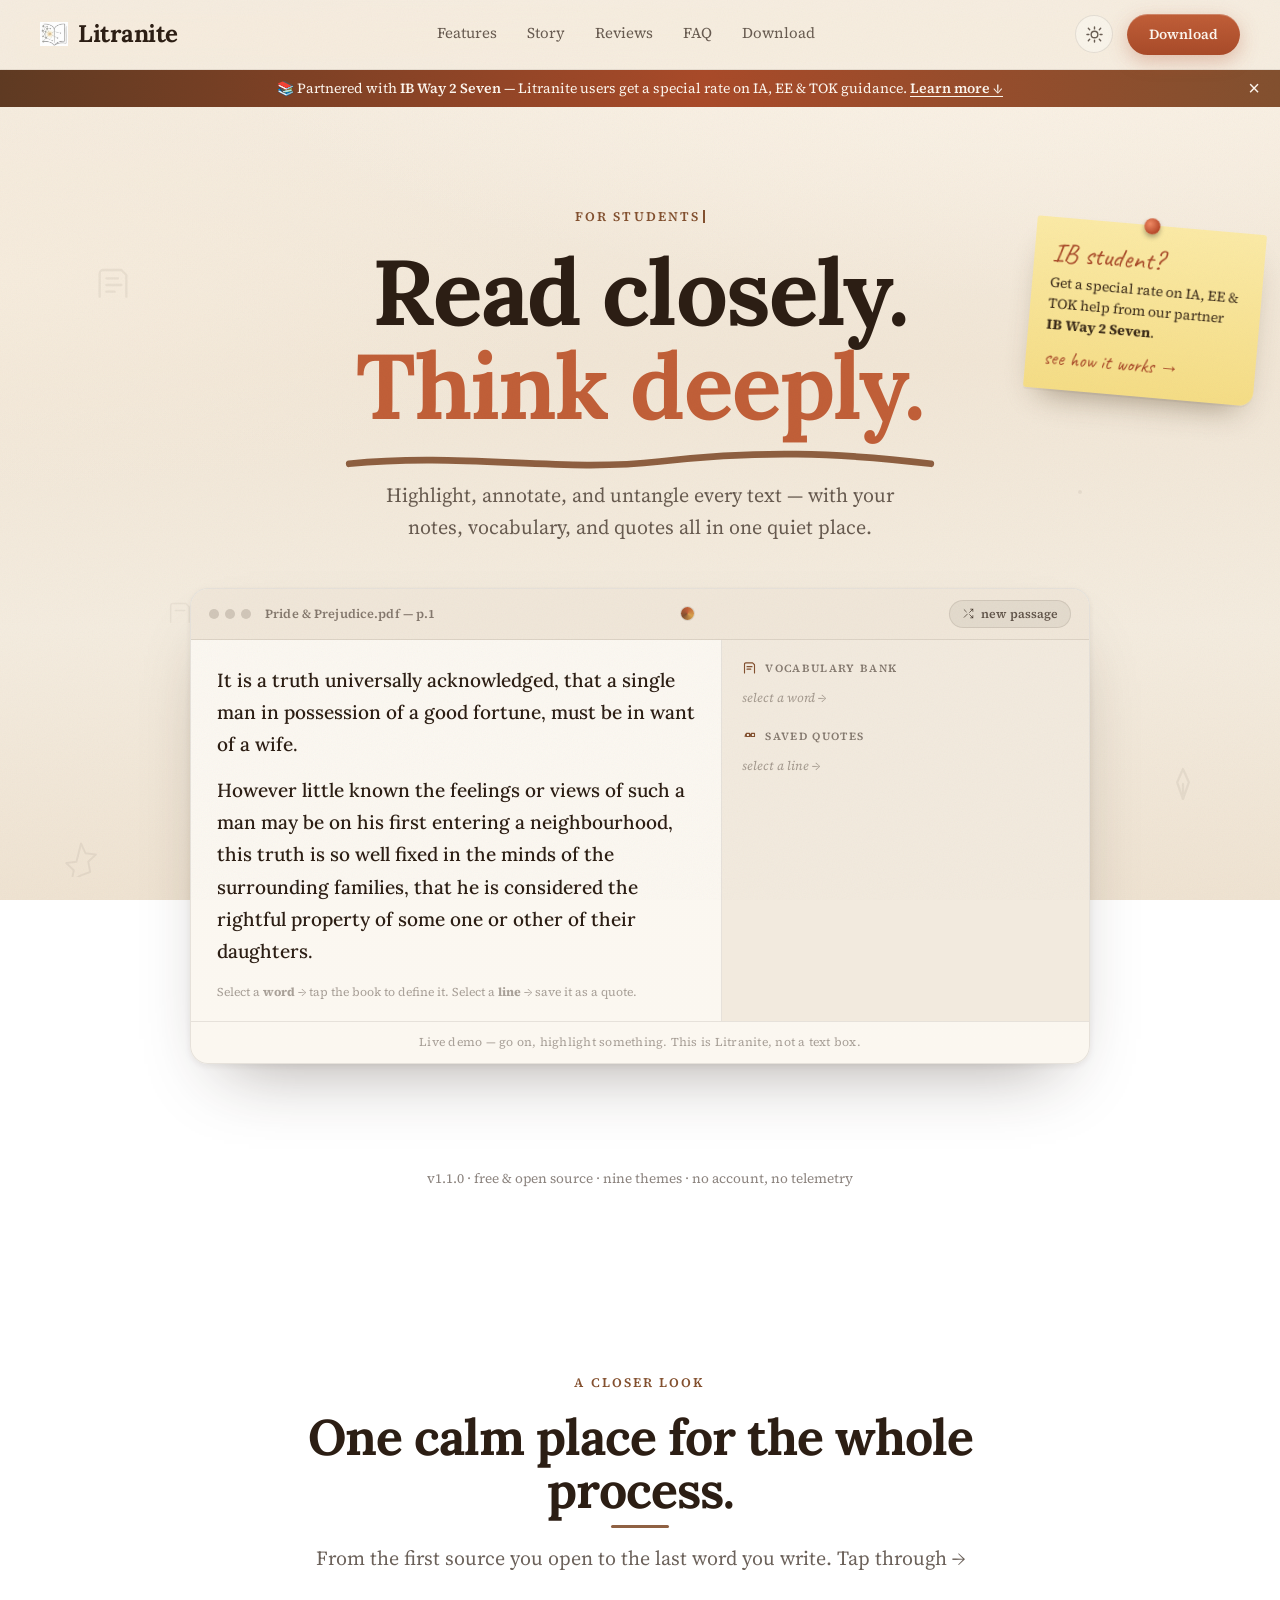
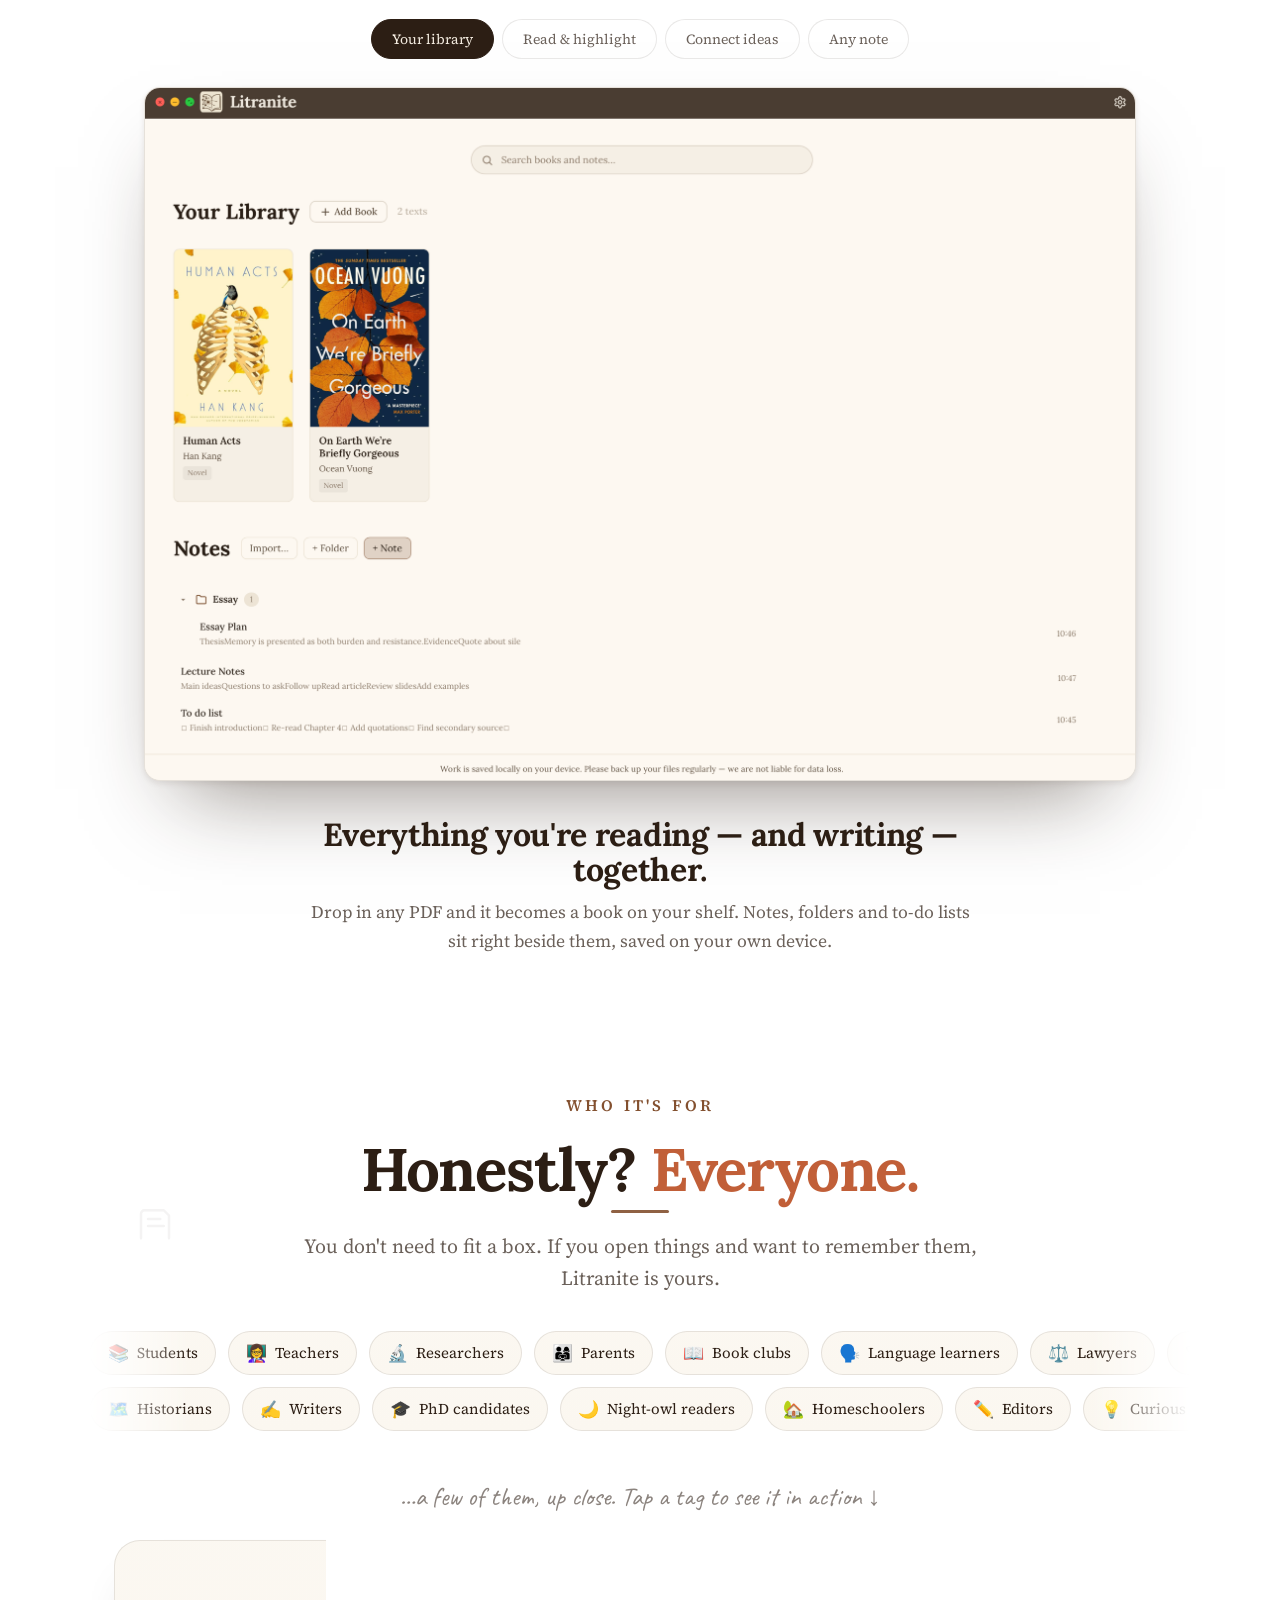
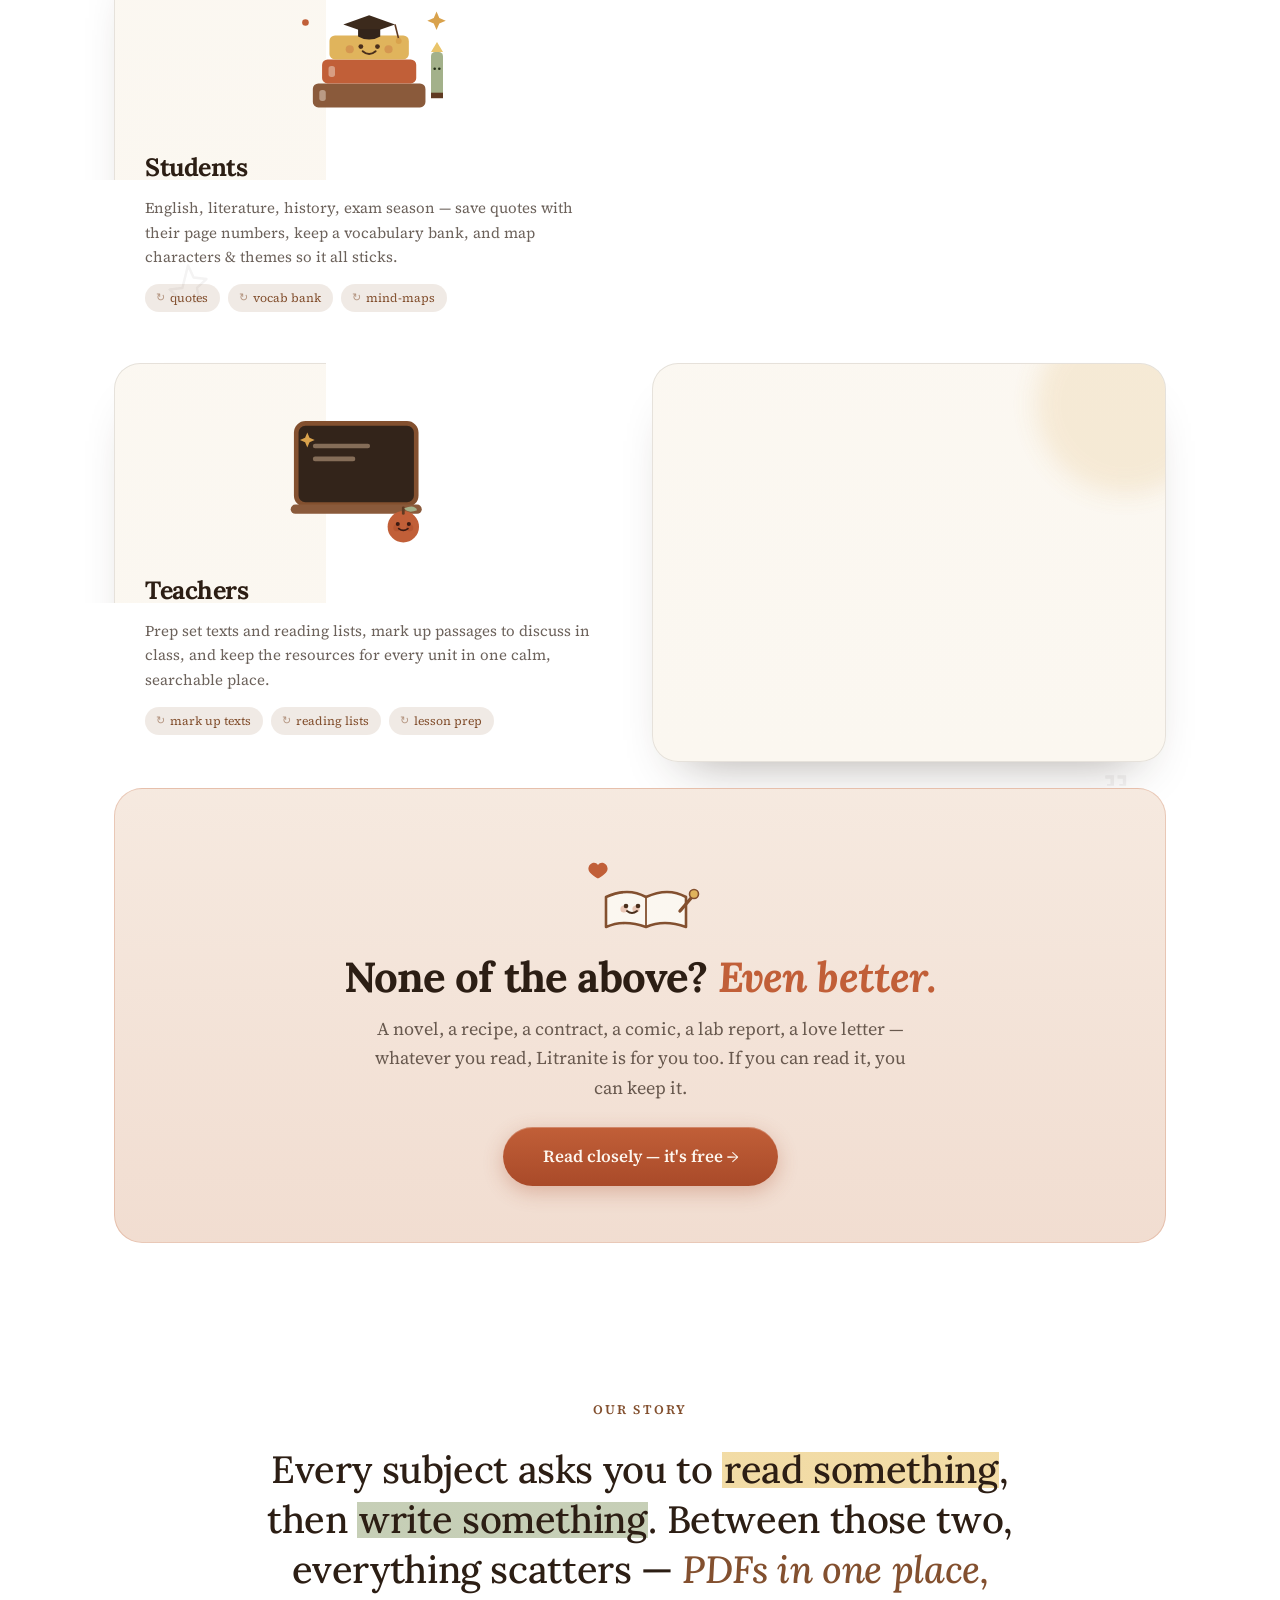
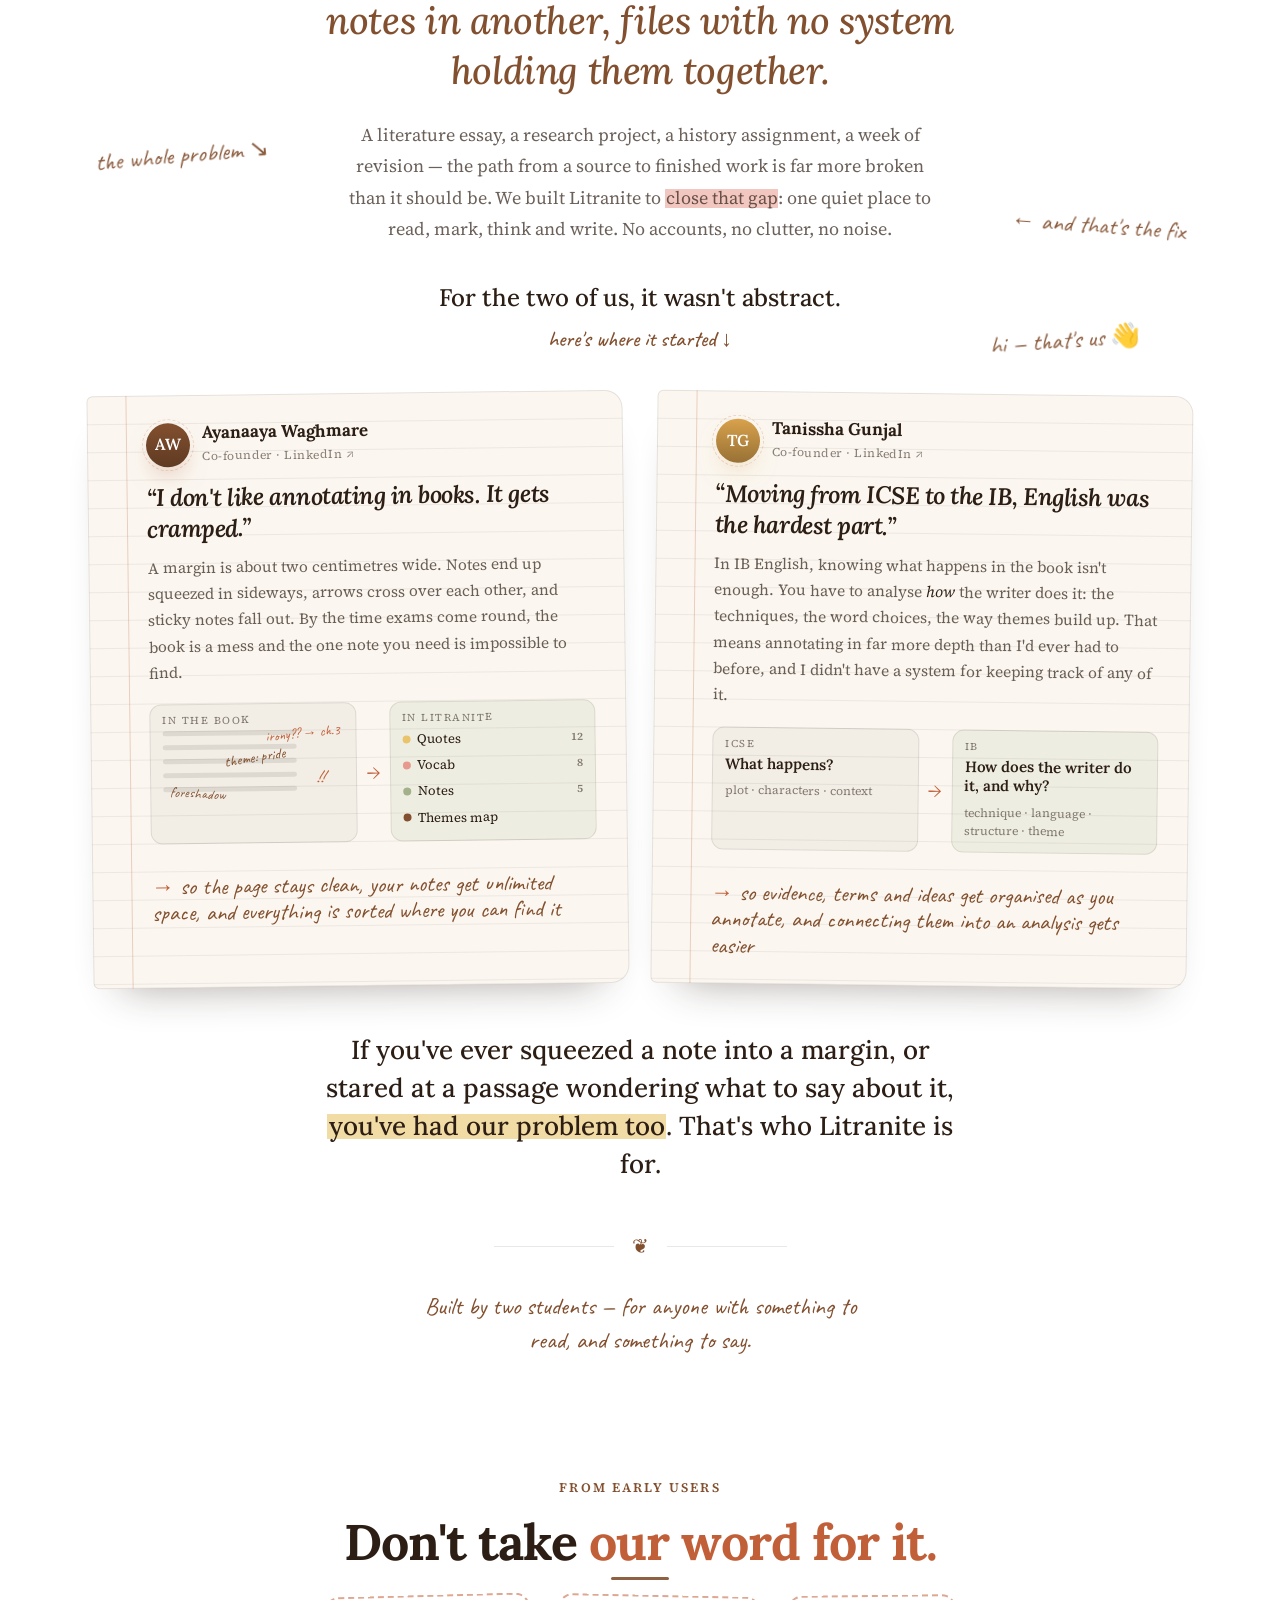
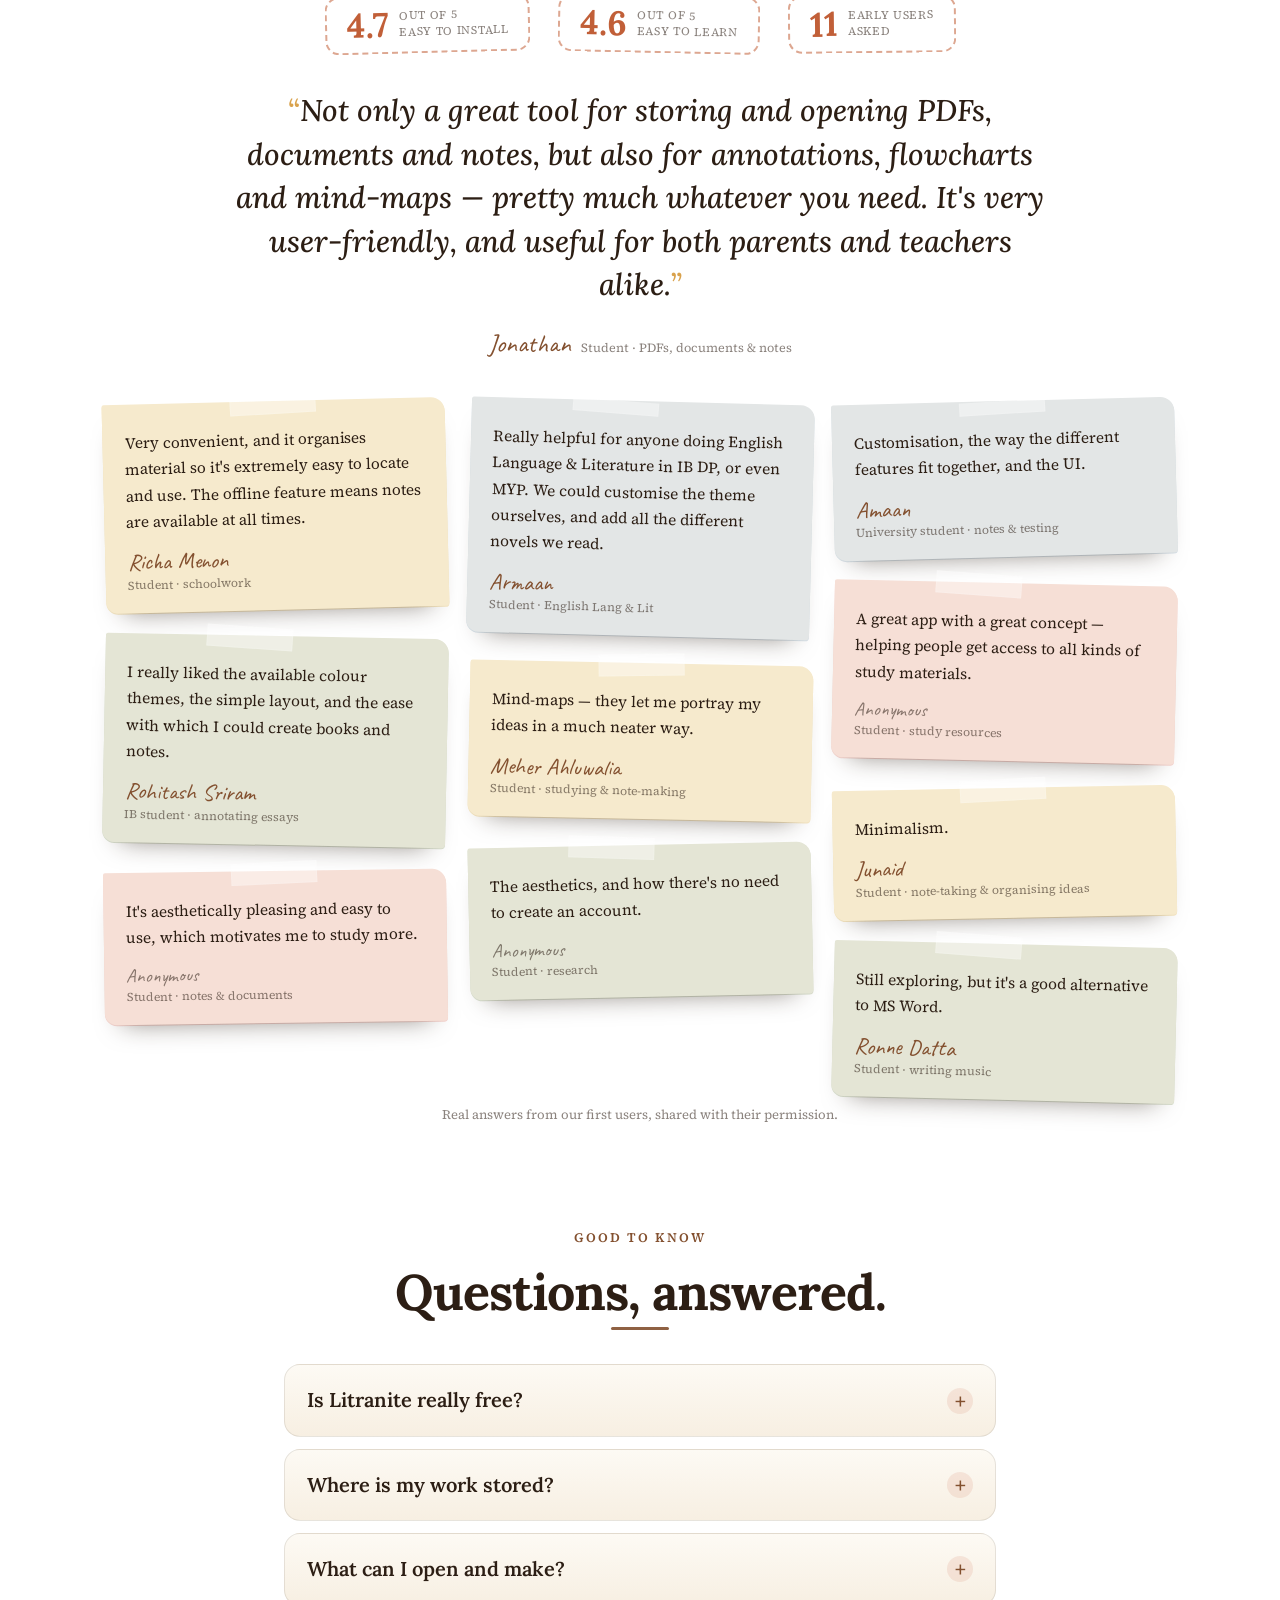
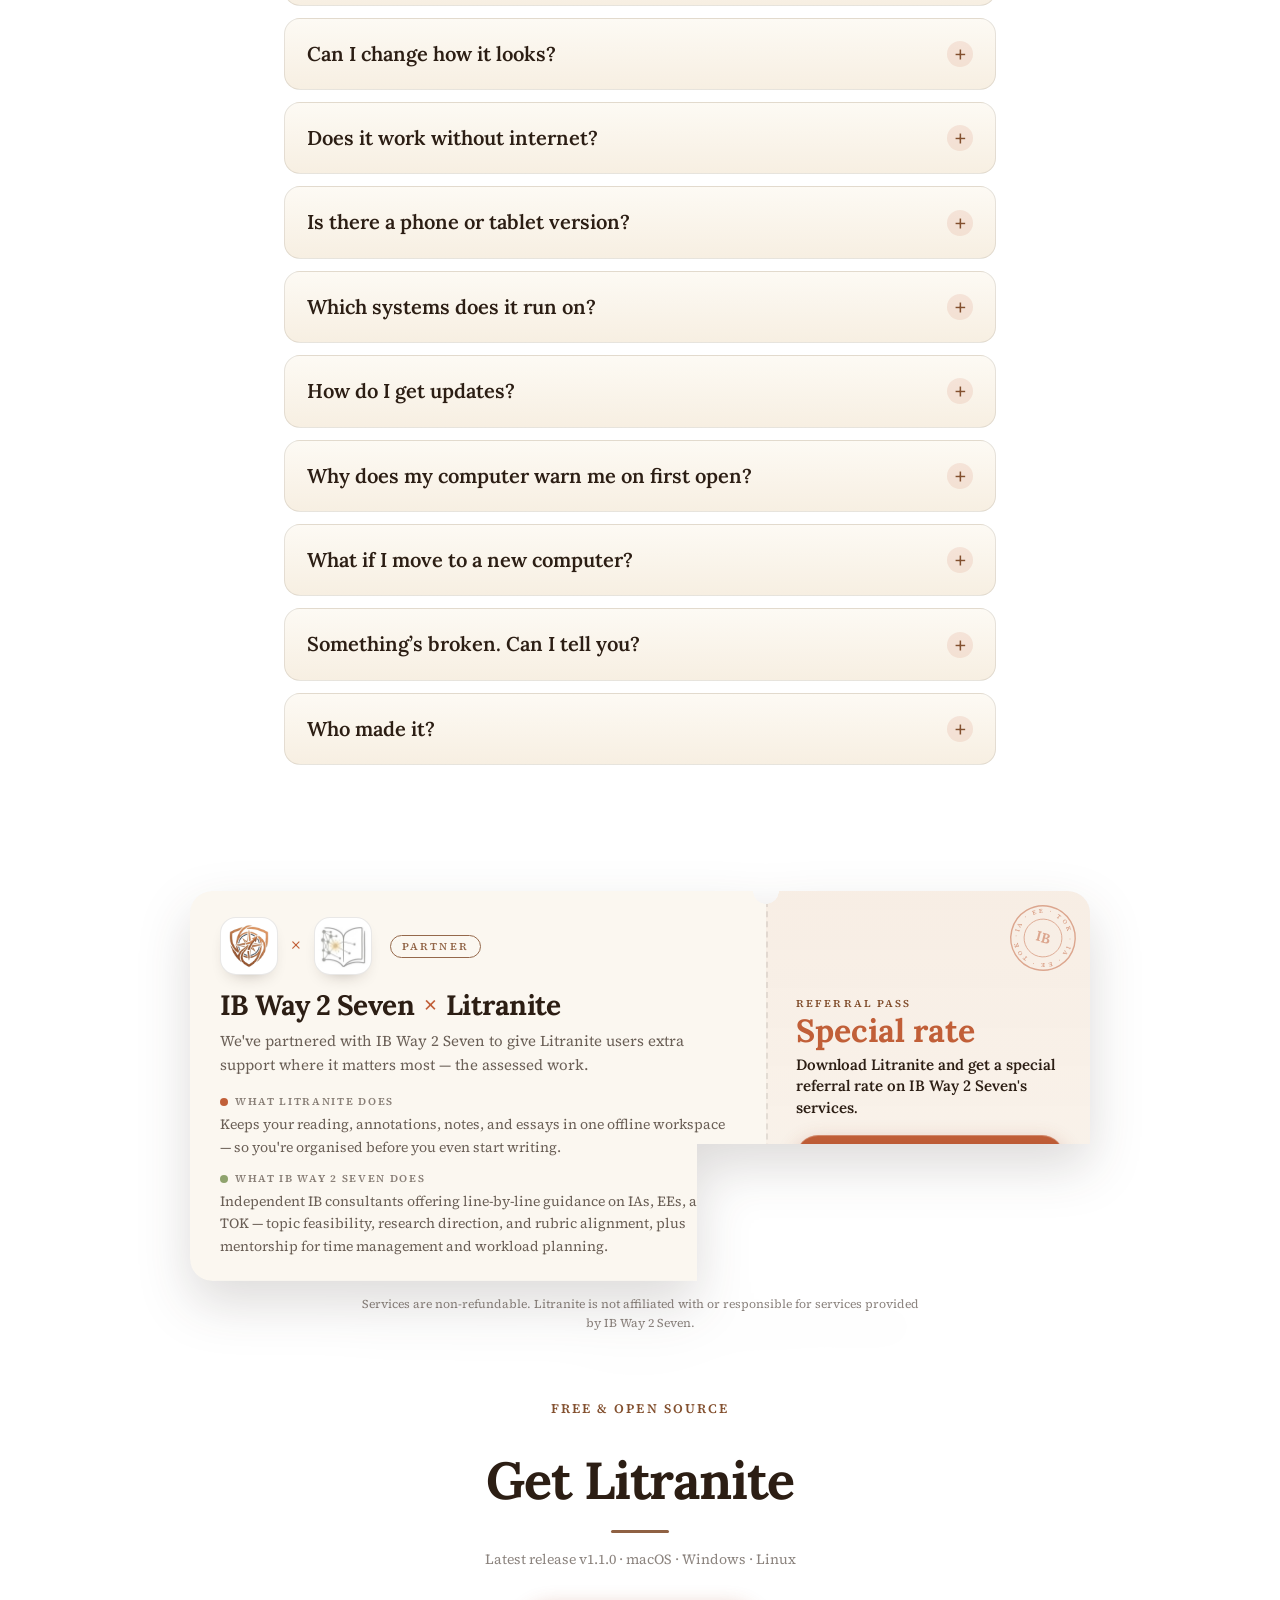
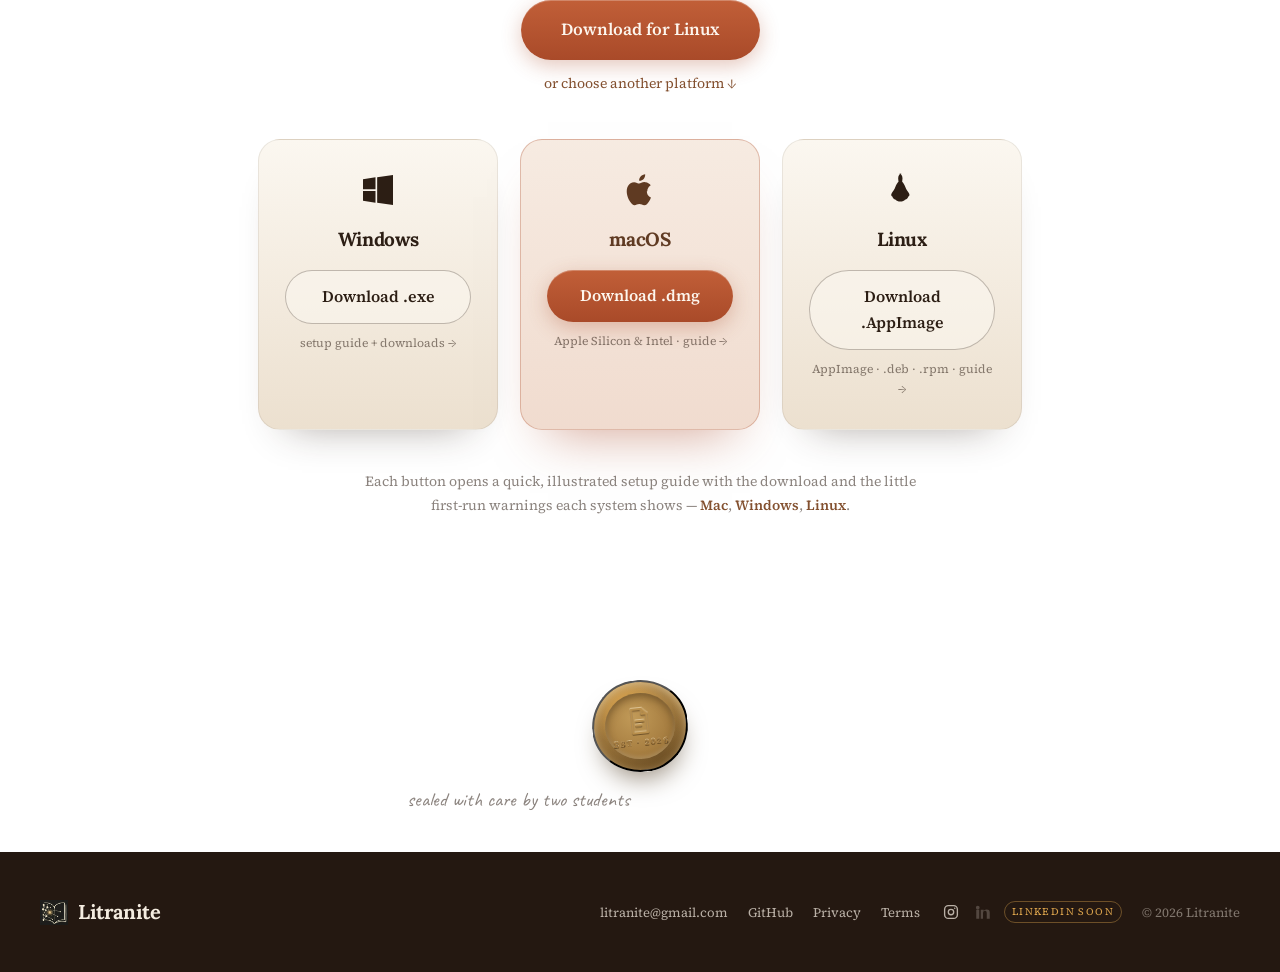
==== commit 0134a11b: "Carry the chosen theme through every surface Cards, download tiles, the "none of the above" panel, m" ====
--- a/index.html
+++ b/index.html
@@ -23,7 +23,7 @@
 <link rel="preconnect" href="https://fonts.googleapis.com">
 <link rel="preconnect" href="https://fonts.gstatic.com" crossorigin>
 <link href="https://fonts.googleapis.com/css2?family=Caveat:wght@500;600&family=Lora:ital,wght@0,500;0,600;0,700;1,500&family=Source+Serif+4:ital,wght@0,400;0,600;1,400&display=swap" rel="stylesheet">
-<link rel="stylesheet" href="styles.css?v=19">
+<link rel="stylesheet" href="styles.css?v=20">
 <script>
   /* set theme before paint to avoid a flash */
   (function () {
--- a/styles.css
+++ b/styles.css
@@ -416,7 +416,7 @@
 .card-glyph {
   width: 46px; height: 46px; border-radius: 13px;
   display: grid; place-items: center;
-  background: linear-gradient(180deg, #fbe9cf, #f3d199);
+  background: linear-gradient(180deg, color-mix(in srgb, var(--gold) 20%, var(--card)), color-mix(in srgb, var(--gold) 48%, var(--card)));
   border: 1px solid rgba(169, 74, 41, .18);
   margin-bottom: 20px;
   color: var(--terracotta-2);
@@ -444,7 +444,7 @@
   flex: 1; min-width: 210px; max-width: 240px;
   padding: 30px 26px;
   border-radius: 22px;
-  background: linear-gradient(180deg, #fdfaf4 0%, #f6eede 100%);
+  background: linear-gradient(180deg, var(--card) 0%, var(--paper-2) 100%);
   border: 1px solid rgba(46, 32, 22, .08);
   box-shadow: 0 24px 40px -30px rgba(46, 32, 22, .45);
   transition: transform .35s var(--ease), box-shadow .35s var(--ease);
@@ -454,7 +454,7 @@
 .platform-glyph svg { width: 40px; height: 40px; }
 .platform h3 { font-size: 19px; }
 .platform-primary {
-  background: linear-gradient(180deg, #fdf0e2 0%, #f8e2cd 100%);
+  background: linear-gradient(180deg, color-mix(in srgb, var(--pop) 8%, var(--card)) 0%, color-mix(in srgb, var(--pop) 18%, var(--card)) 100%);
   border-color: rgba(169, 74, 41, .3);
   box-shadow: 0 30px 50px -28px rgba(169, 74, 41, .5);
   transform: scale(1.06);
@@ -489,7 +489,7 @@
 .step-num {
   flex: none; width: 28px; height: 28px; border-radius: 50%;
   display: grid; place-items: center; font-size: 13px; font-weight: 600;
-  background: linear-gradient(180deg, #fbe9cf, #f3d199); color: var(--terracotta-2);
+  background: linear-gradient(180deg, color-mix(in srgb, var(--gold) 20%, var(--card)), color-mix(in srgb, var(--gold) 48%, var(--card))); color: var(--terracotta-2);
 }
 .install-note {
   margin-top: 24px; padding: 14px 18px; border-radius: 16px;
@@ -500,7 +500,7 @@
 .install-note strong { color: var(--ink); }
 .install-note code {
   font-family: ui-monospace, Menlo, monospace; font-size: .85em;
-  background: rgba(46, 32, 22, .1); padding: 2px 6px; border-radius: 5px;
+  background: color-mix(in srgb, var(--ink) 10%, transparent); padding: 2px 6px; border-radius: 5px;
 }
 
 /* ---------- footer ---------- */
@@ -616,18 +616,18 @@
 
 :root[data-scheme="dark"] .card,
 :root[data-scheme="dark"] .platform {
-  background: linear-gradient(180deg, #271e16 0%, #201810 100%);
+  background: linear-gradient(180deg, var(--card) 0%, color-mix(in srgb, var(--card) 80%, #000) 100%);
   border-color: rgba(236, 227, 208, .1);
   box-shadow: 0 1px 2px rgba(0,0,0,.3), 0 24px 40px -28px rgba(0,0,0,.7);
 }
 :root[data-scheme="dark"] .platform-primary {
-  background: linear-gradient(180deg, #33241a 0%, #2a1d13 100%);
+  background: linear-gradient(180deg, color-mix(in srgb, var(--pop) 14%, var(--card)) 0%, color-mix(in srgb, var(--pop) 8%, var(--card)) 100%);
   border-color: rgba(224, 138, 95, .38);
   box-shadow: 0 30px 50px -28px rgba(224, 138, 95, .28);
 }
 :root[data-scheme="dark"] .card-glyph,
 :root[data-scheme="dark"] .step-num {
-  background: linear-gradient(180deg, #4a361f, #6a4a26);
+  background: linear-gradient(180deg, color-mix(in srgb, var(--gold) 30%, var(--card)), color-mix(in srgb, var(--gold) 46%, var(--card)));
   border-color: rgba(224, 138, 95, .3);
   color: #f4d9b0;
 }
@@ -822,7 +822,7 @@
 .quote-item .rp-quote { font-family: var(--font-display); font-style: italic; font-size: 13.5px; line-height: 1.45; color: var(--ink); }
 .quote-item .rp-page {
   flex: none; font-family: var(--font-body); font-size: 10px; font-weight: 600;
-  color: var(--terracotta); background: rgba(193,95,56,.12); border-radius: 6px;
+  color: var(--terracotta); background: color-mix(in srgb, var(--pop) 12%, transparent); border-radius: 6px;
   padding: 2px 6px; margin-top: 2px;
 }
 :root[data-scheme="dark"] .quote-item .rp-page { background: rgba(224,138,95,.16); }
@@ -1151,7 +1151,7 @@
 }
 @keyframes floaty { 0%,100% { transform: translateY(0); } 50% { transform: translateY(-6px); } }
 .maker:nth-of-type(2) .monogram {
-  background: linear-gradient(180deg, var(--gold), #c78a3c);
+  background: linear-gradient(180deg, var(--gold), color-mix(in srgb, var(--gold) 70%, #000));
   box-shadow: 0 12px 26px -10px rgba(217,162,76,.5);
   animation-delay: -3s;
 }
@@ -1327,7 +1327,7 @@
 .faq-q-icon {
   flex: none; width: 26px; height: 26px; border-radius: 50%;
   display: grid; place-items: center; font-family: var(--font-body); font-size: 20px; line-height: 1;
-  background: rgba(193,95,56,.12); color: var(--terracotta);
+  background: color-mix(in srgb, var(--pop) 12%, transparent); color: var(--terracotta);
   transition: transform .3s var(--ease), background .3s, color .3s;
 }
 .faq-item[open] .faq-q-icon { transform: rotate(135deg); background: var(--terracotta); color: #fff; }
@@ -1371,9 +1371,9 @@
   width: 96px; height: 92px;
   border-radius: 49% 51% 48% 52% / 52% 48% 51% 49%;   /* smooth, gently organic */
   background:
-    radial-gradient(circle at 36% 26%, #ecd39a, transparent 46%),
+    radial-gradient(circle at 36% 26%, var(--gold), transparent 46%),
     radial-gradient(circle at 66% 80%, rgba(66,44,16,.4), transparent 55%),
-    radial-gradient(circle at 50% 46%, #c8a05f, #a77f42 56%, #7a5828);
+    radial-gradient(circle at 50% 46%, #c8a05f, #a77f42 56%, var(--gold));
   box-shadow:
     0 16px 26px -10px rgba(66,44,16,.55),
     inset 0 3px 9px rgba(255,244,214,.45),
@@ -1517,9 +1517,9 @@
 @keyframes scrollL { from{transform:translateX(0)} to{transform:translateX(-50%)} }
 @keyframes scrollR { from{transform:translateX(-50%)} to{transform:translateX(0)} }
 .chip { flex: none; display: inline-flex; align-items: center; gap: 8px; padding: 9px 17px; border-radius: 100px;
-  background: linear-gradient(180deg,#fefbf6,#f6eede); border: 1px solid var(--card-line);
+  background: linear-gradient(180deg, color-mix(in srgb, var(--card) 92%, #fff), var(--card)); border: 1px solid var(--card-line);
   font-family: var(--font-body); font-size: 15px; color: var(--ink); white-space: nowrap; }
-:root[data-scheme="dark"] .chip { background: linear-gradient(180deg,#291f16,#201810); }
+:root[data-scheme="dark"] .chip { background: linear-gradient(180deg, var(--card), color-mix(in srgb, var(--card) 80%, #000)); }
 .chip .em { font-size: 17px; line-height: 1; }
 .chip.you { background: linear-gradient(180deg,var(--pop),var(--pop-2)); color: #fff; border-color: transparent; font-weight: 700; box-shadow: 0 8px 20px -8px rgba(169,74,41,.5); }
 
@@ -1535,11 +1535,11 @@
   transition: transform .75s cubic-bezier(.3,.7,.2,1); }
 .who-card.flipped .who-inner { transform: rotateY(180deg); }
 .who-face { grid-area: 1 / 1; position: relative; overflow: hidden; padding: 28px 30px 26px; border-radius: 26px;
-  background: linear-gradient(180deg,#fefbf6,#f6eede); border: 1px solid var(--card-line);
+  background: linear-gradient(180deg, color-mix(in srgb, var(--card) 92%, #fff), var(--card)); border: 1px solid var(--card-line);
   box-shadow: 0 28px 50px -32px rgba(46,32,22,.44);
   -webkit-backface-visibility: hidden; backface-visibility: hidden;
   transition: box-shadow .4s var(--ease); }
-:root[data-scheme="dark"] .who-face { background: linear-gradient(180deg,#291f16,#201810); }
+:root[data-scheme="dark"] .who-face { background: linear-gradient(180deg, var(--card), color-mix(in srgb, var(--card) 80%, #000)); }
 .who-card:hover .who-face { box-shadow: 0 46px 70px -36px rgba(46,32,22,.55); }
 .who-face::after { content:""; position:absolute; top:-50px; right:-50px; width:180px; height:180px; border-radius:50%;
   background: var(--tint, rgba(217,162,76,.18)); filter: blur(12px); pointer-events:none; opacity:.75;
@@ -1551,14 +1551,14 @@
 .who-card h3 { position: relative; z-index: 1; font-family: var(--font-display); font-size: 25px; margin-bottom: 8px; }
 .who-card p { position: relative; z-index: 1; color: var(--ink-70); font-size: 15px; line-height: 1.65; margin: 0 0 14px; }
 .who-tags { position: relative; z-index: 1; display: flex; flex-wrap: wrap; gap: 8px; }
-.who-tag, .wb-tab { font-family: var(--font-body); font-size: 12px; color: var(--terracotta); background: rgba(131,80,47,.1);
+.who-tag, .wb-tab { font-family: var(--font-body); font-size: 12px; color: var(--terracotta); background: color-mix(in srgb, var(--terracotta) 12%, transparent);
   border: 1px solid transparent; border-radius: 100px; padding: 4px 11px 4px 10px; line-height: 1.5;
   display: inline-flex; align-items: center; gap: 5px;
   transition: background .2s, color .2s, border-color .2s, transform .2s var(--ease); }
 .who-tag::before { content: "↻"; font-size: 11px; opacity: .55; transition: transform .35s var(--ease), opacity .2s; }
 .who-tag:hover, .who-tag:focus-visible { background: var(--terracotta); color: #fff; transform: translateY(-1px); }
 .who-tag:hover::before { transform: rotate(180deg); opacity: 1; }
-:root[data-scheme="dark"] .who-tag, :root[data-scheme="dark"] .wb-tab { background: rgba(201,145,95,.14); }
+:root[data-scheme="dark"] .who-tag, :root[data-scheme="dark"] .wb-tab { background: color-mix(in srgb, var(--terracotta) 16%, transparent); }
 :root[data-scheme="dark"] .who-tag:hover { background: var(--terracotta); color: #1a130d; }
 .who-tag:focus-visible, .wb-tab:focus-visible, .wb-close:focus-visible { outline: 2px solid var(--pop); outline-offset: 2px; }
 
@@ -1589,7 +1589,7 @@
 @keyframes dmpop { to { opacity: 1; transform: none; } }
 .dm-quote { margin-top: 12px; padding: 9px 12px; border-left: 3px solid var(--pop); background: rgba(193,95,56,.08); border-radius: 0 10px 10px 0;
   font-style: italic; display: flex; justify-content: space-between; gap: 10px; align-items: baseline; }
-.dm-pg, .dm-cite { font-style: normal; font-size: 11px; color: var(--pop); background: rgba(193,95,56,.12); border-radius: 100px; padding: 1px 8px; white-space: nowrap; }
+.dm-pg, .dm-cite { font-style: normal; font-size: 11px; color: var(--pop); background: color-mix(in srgb, var(--pop) 12%, transparent); border-radius: 100px; padding: 1px 8px; white-space: nowrap; }
 .dm-note { font-family: 'Caveat', cursive; font-size: 20px; line-height: 1.1; color: var(--pop); }
 .dm-list { list-style: none; margin: 0; padding: 0; display: grid; gap: 5px; }
 .dm-list li { display: flex; gap: 10px; align-items: baseline; padding: 5px 10px; border-radius: 10px; background: rgba(131,80,47,.06); }
@@ -1627,8 +1627,8 @@
 
 .who-cta { position: relative; z-index: 1; overflow: hidden; margin-top: 26px; padding: clamp(38px,6vw,56px) 32px;
   border-radius: 28px; text-align: center;
-  background: linear-gradient(180deg,#fdf0e2,#f7e1cc); border: 1px solid rgba(169,74,41,.22); }
-:root[data-scheme="dark"] .who-cta { background: linear-gradient(180deg,#33241a,#2a1d13); border-color: rgba(224,138,95,.3); }
+  background: linear-gradient(180deg, color-mix(in srgb, var(--pop) 9%, var(--card)), color-mix(in srgb, var(--pop) 17%, var(--card))); border: 1px solid color-mix(in srgb, var(--pop) 24%, transparent); }
+:root[data-scheme="dark"] .who-cta { background: linear-gradient(180deg, var(--card), color-mix(in srgb, var(--card) 82%, #000)); border-color: color-mix(in srgb, var(--pop) 30%, transparent); }
 .who-cta .wave-char { display: block; margin: 0 auto 6px; width: 128px; height: 104px; overflow: visible; }
 .who-cta h3 { font-family: var(--font-display); font-size: clamp(26px,4.4vw,42px); line-height: 1.06; }
 .who-cta h3 em { font-style: italic; color: var(--pop); }
@@ -1690,7 +1690,7 @@
   border: 1px solid var(--card-line); box-shadow: 0 26px 44px -30px rgba(46,32,22,.45);
   rotate: var(--r, 0deg); transition: rotate .45s var(--ease), box-shadow .45s var(--ease); }
 :root[data-scheme="dark"] .why-card { background:
-    linear-gradient(90deg, transparent 38px, rgba(224,138,95,.3) 38px, rgba(224,138,95,.3) 39.5px, transparent 39.5px),
+    linear-gradient(90deg, transparent 38px, color-mix(in srgb, var(--pop) 30%, transparent) 38px, color-mix(in srgb, var(--pop) 30%, transparent) 39.5px, transparent 39.5px),
     repeating-linear-gradient(180deg, transparent 0 27px, rgba(236,227,208,.06) 27px 28px),
     var(--card); }
 .why-card:hover { rotate: 0deg; box-shadow: 0 34px 60px -32px rgba(46,32,22,.55); }
@@ -1699,7 +1699,7 @@
 .why-card p em { font-style: italic; color: var(--ink); }
 .why-who { display: flex; align-items: center; gap: 12px; margin-bottom: 14px; }
 .why-mono { width: 44px; height: 44px; font-size: 16px; animation: none; }
-.why-card:nth-child(2) .why-mono { background: linear-gradient(180deg, var(--gold), #c78a3c); box-shadow: 0 12px 26px -10px rgba(217,162,76,.5); }
+.why-card:nth-child(2) .why-mono { background: linear-gradient(180deg, var(--gold), color-mix(in srgb, var(--gold) 70%, #000)); box-shadow: 0 12px 26px -10px rgba(217,162,76,.5); }
 .why-mono::after { inset: -4px; }
 .why-who b { display: block; font-family: var(--font-display); font-size: 17px; line-height: 1.2; }
 .why-who span:not(.monogram) { font-size: 12px; letter-spacing: .04em; color: var(--ink-55); }
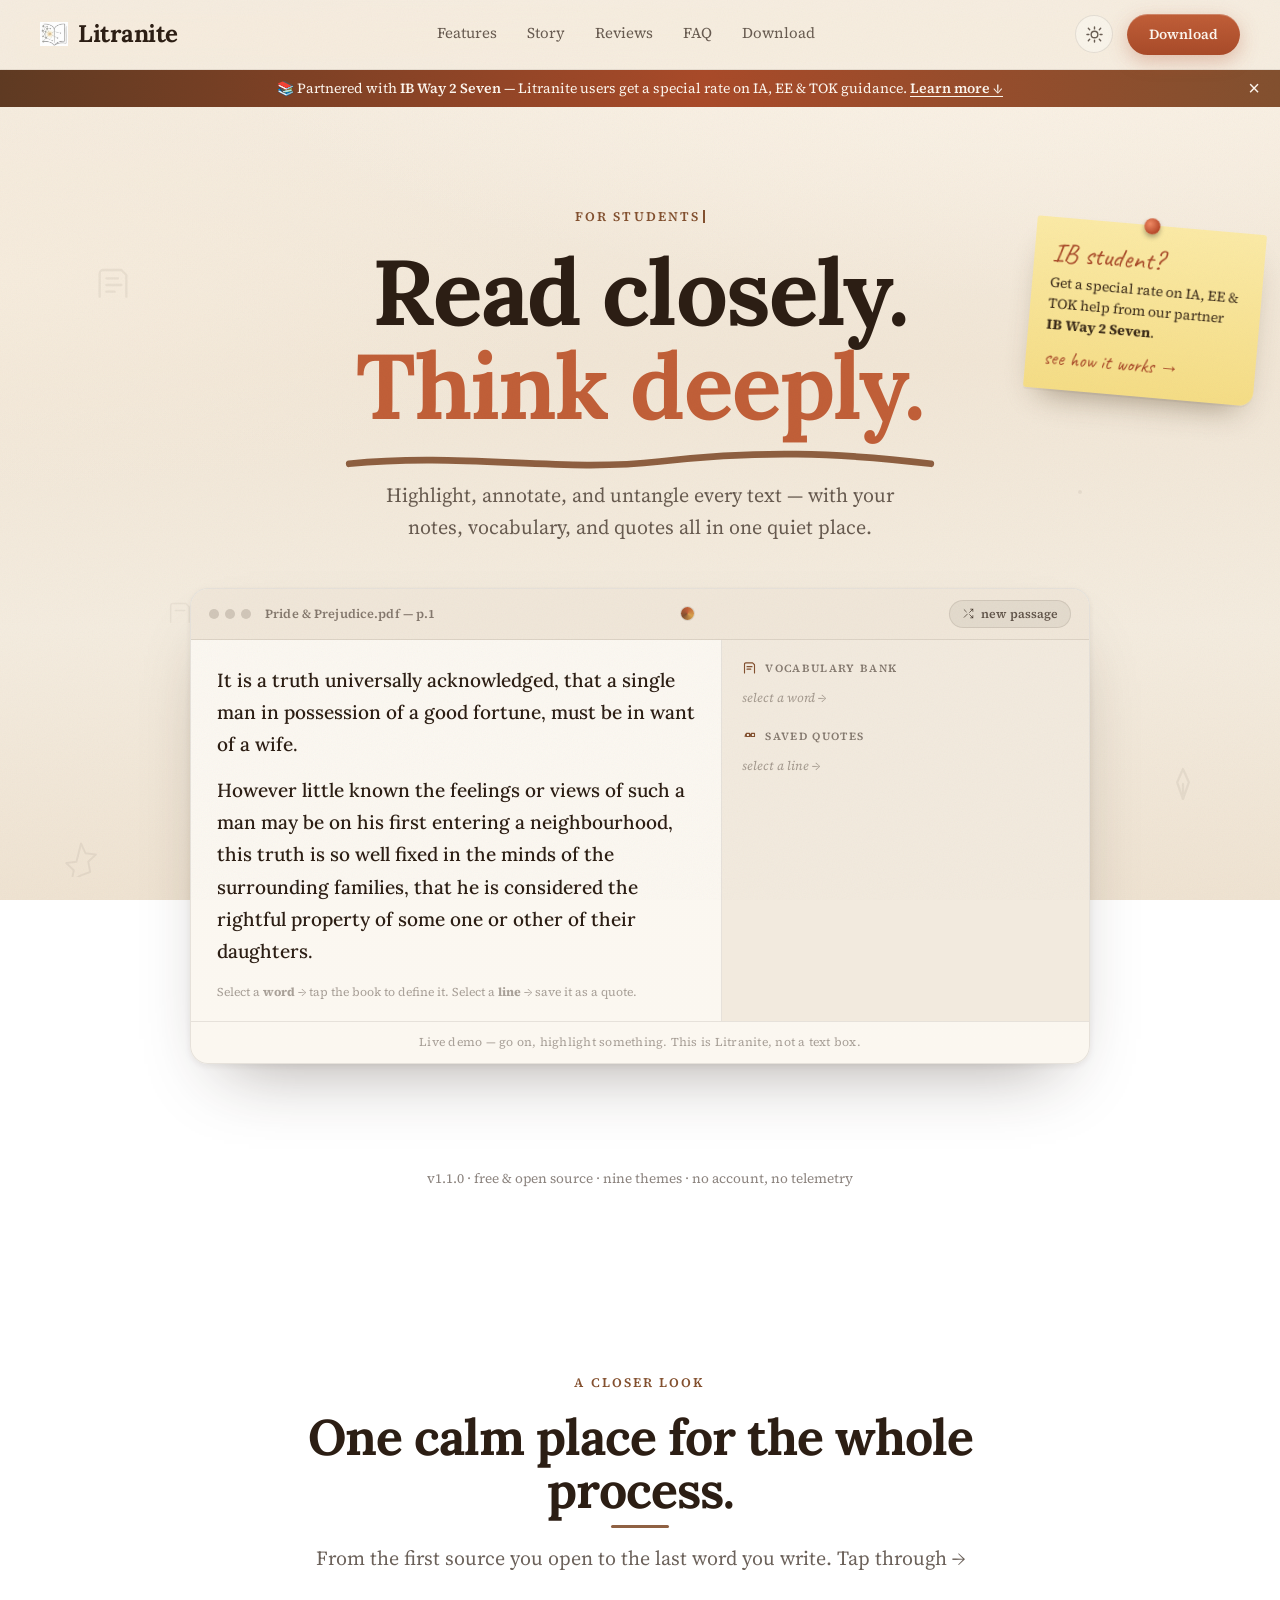
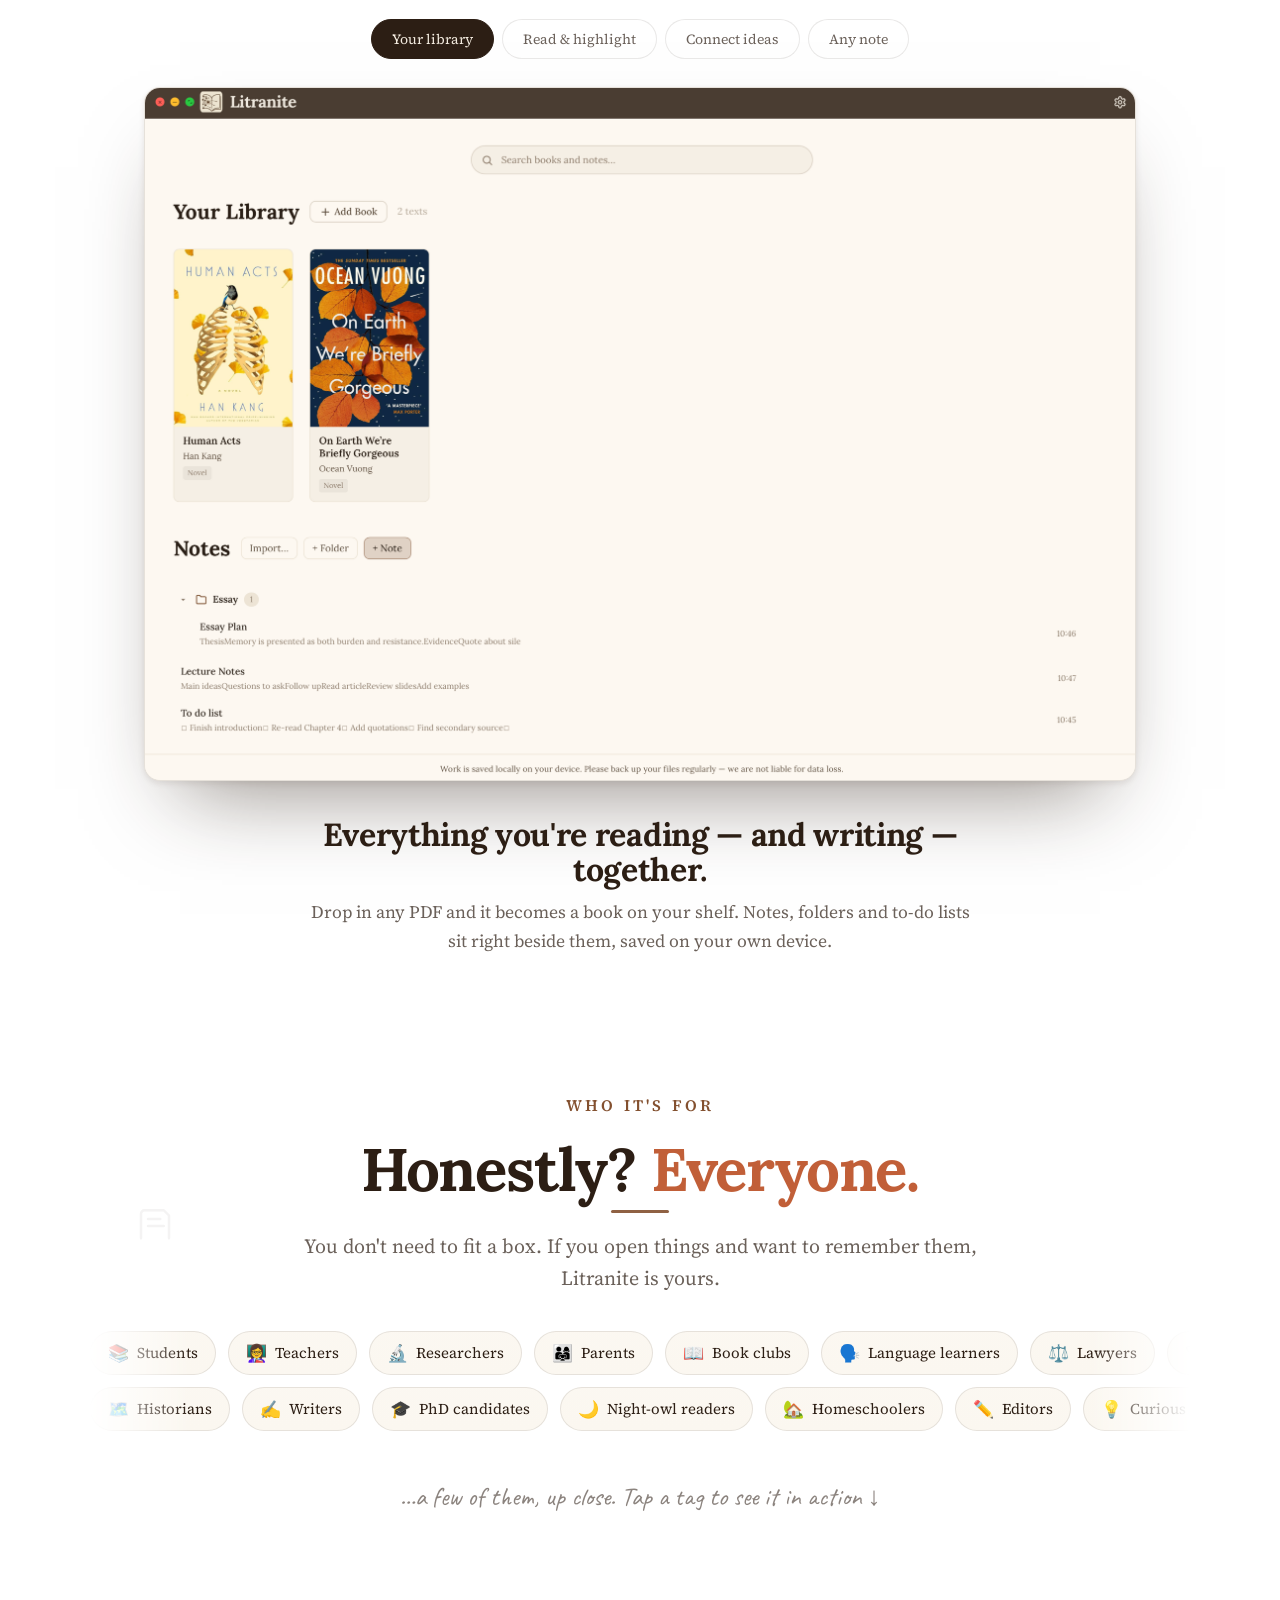
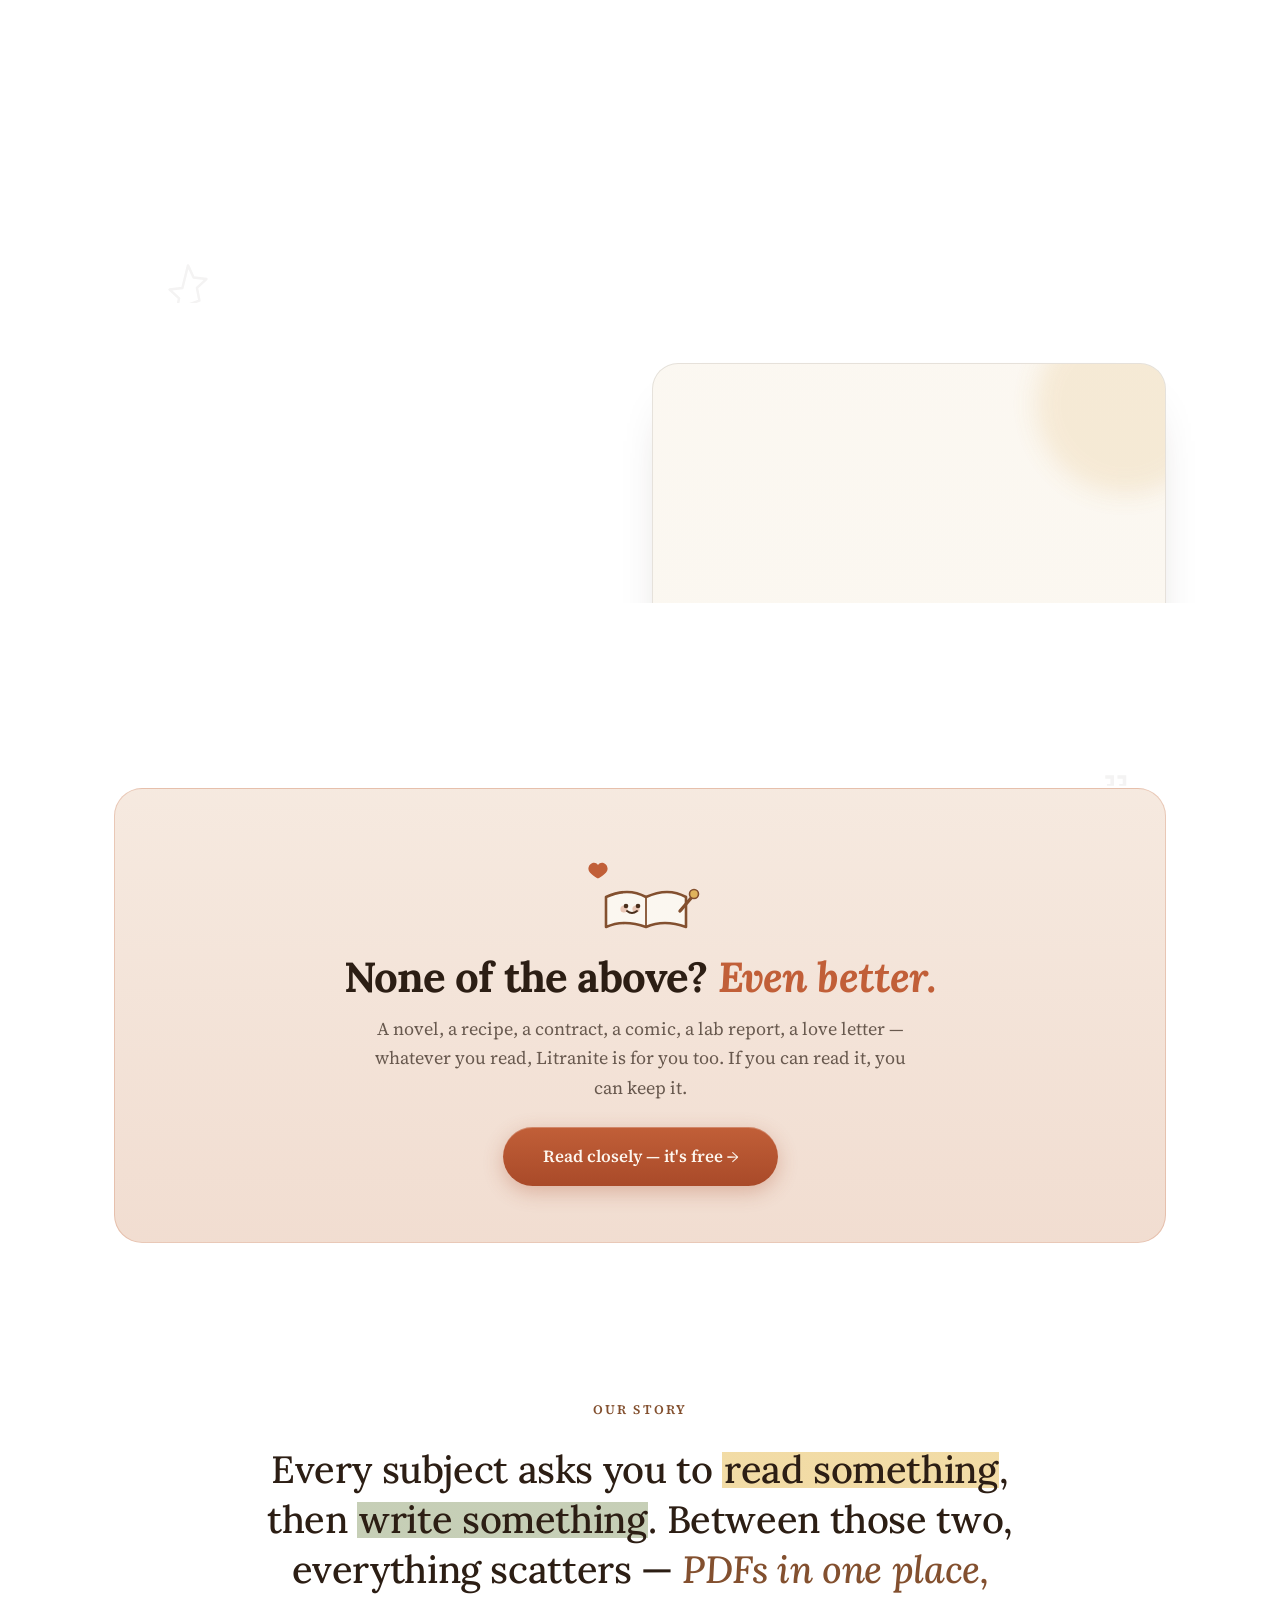
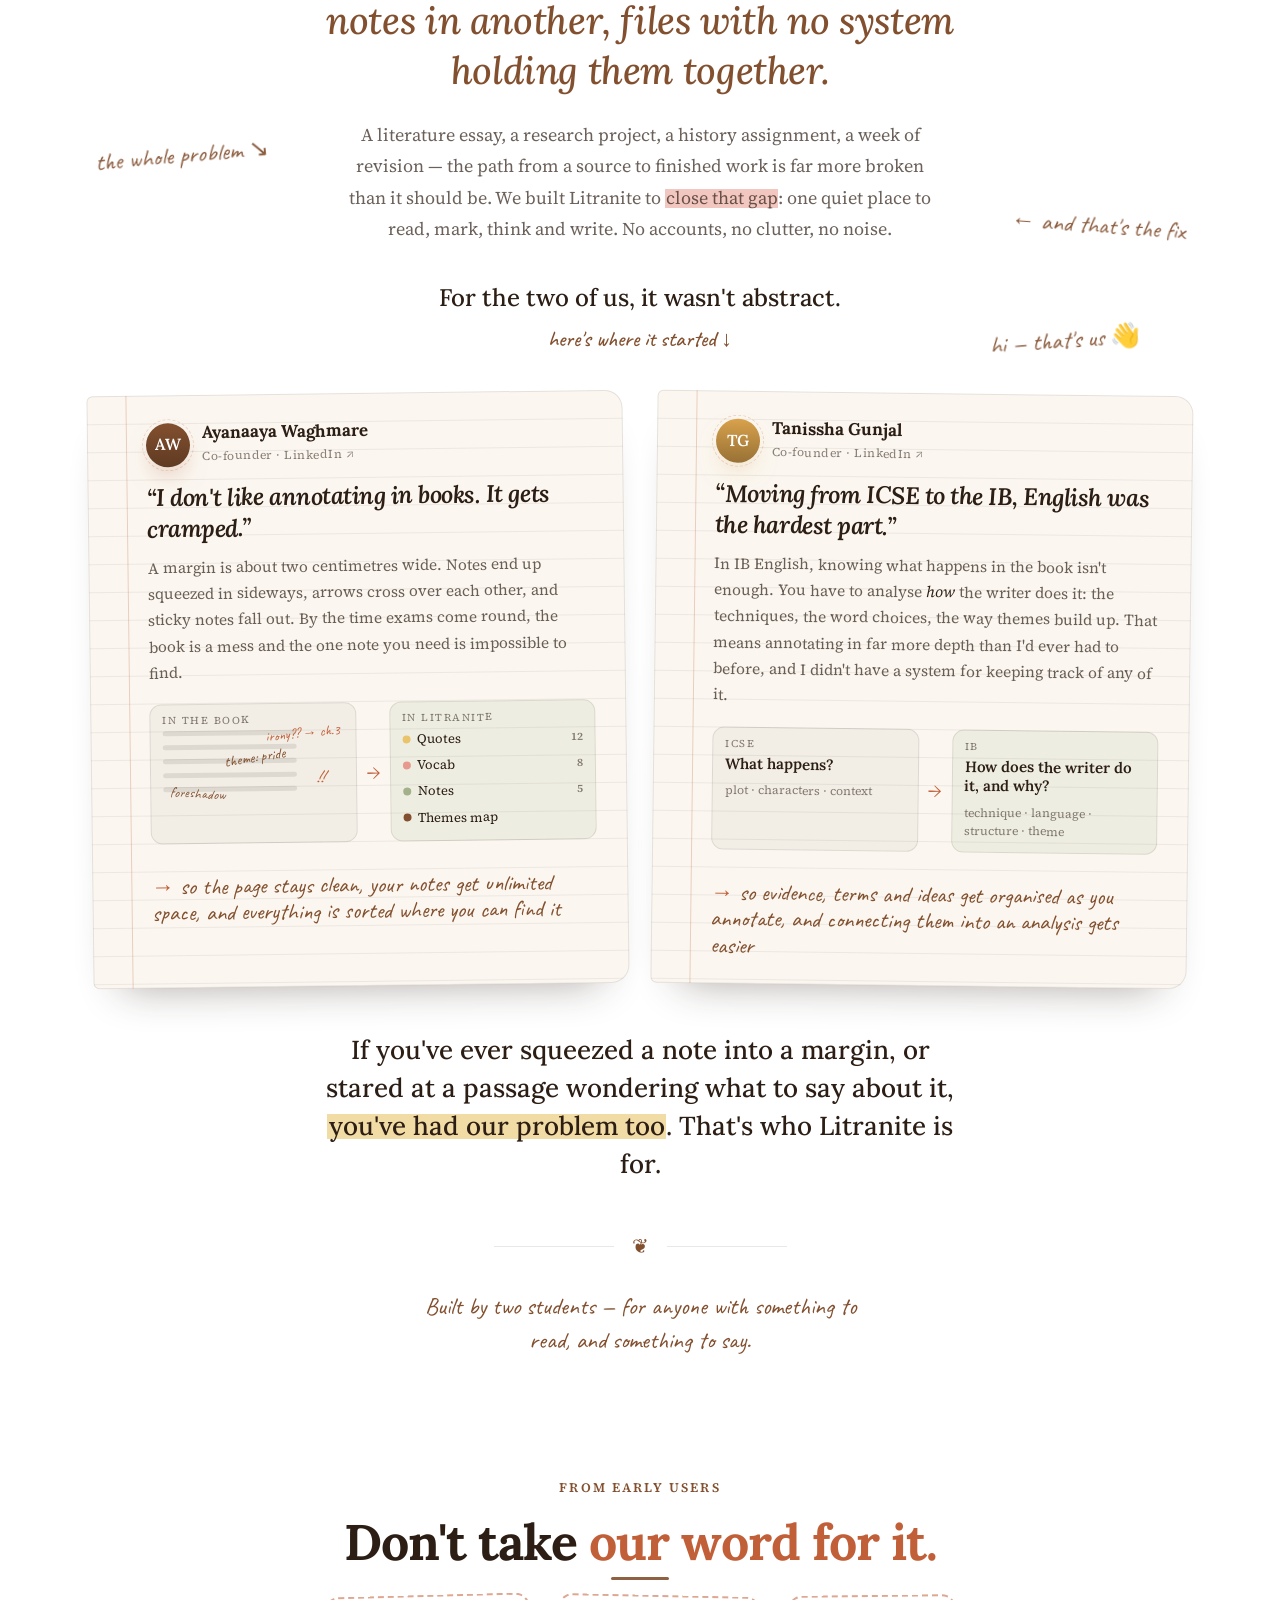
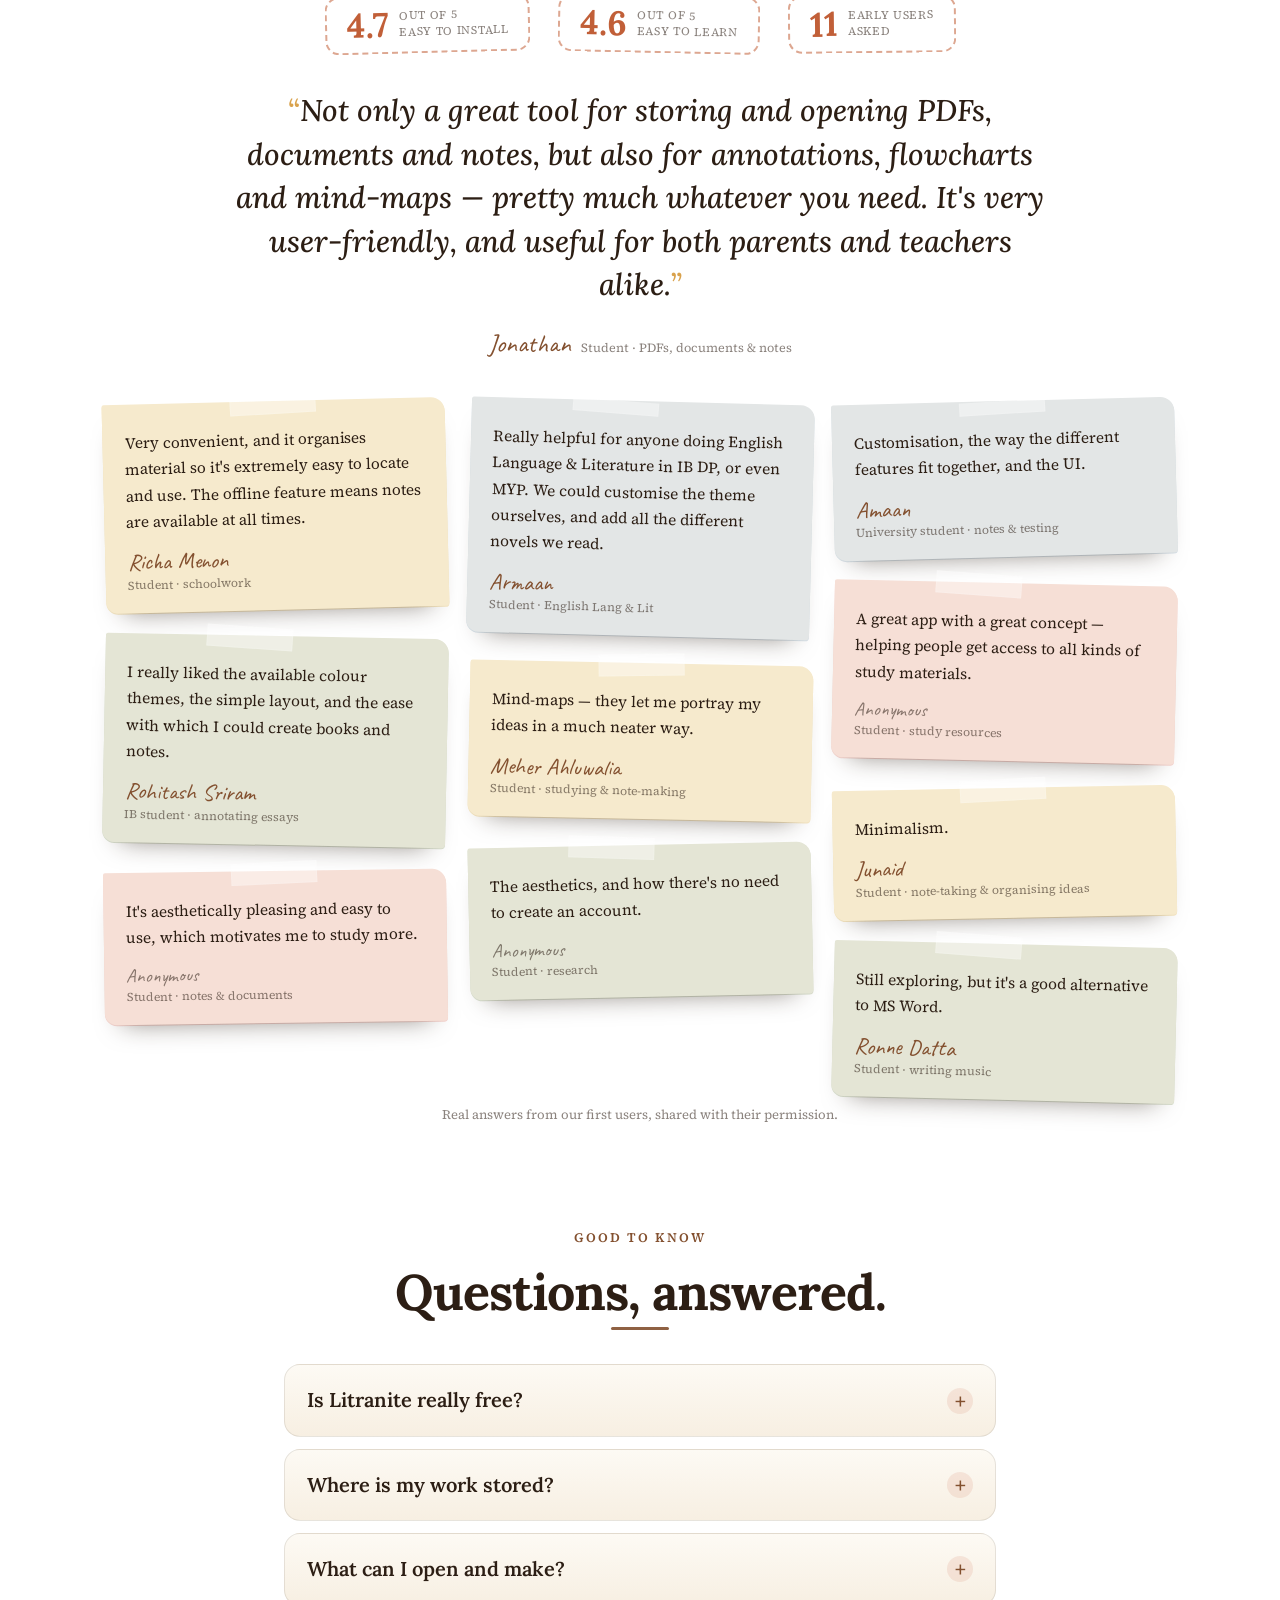
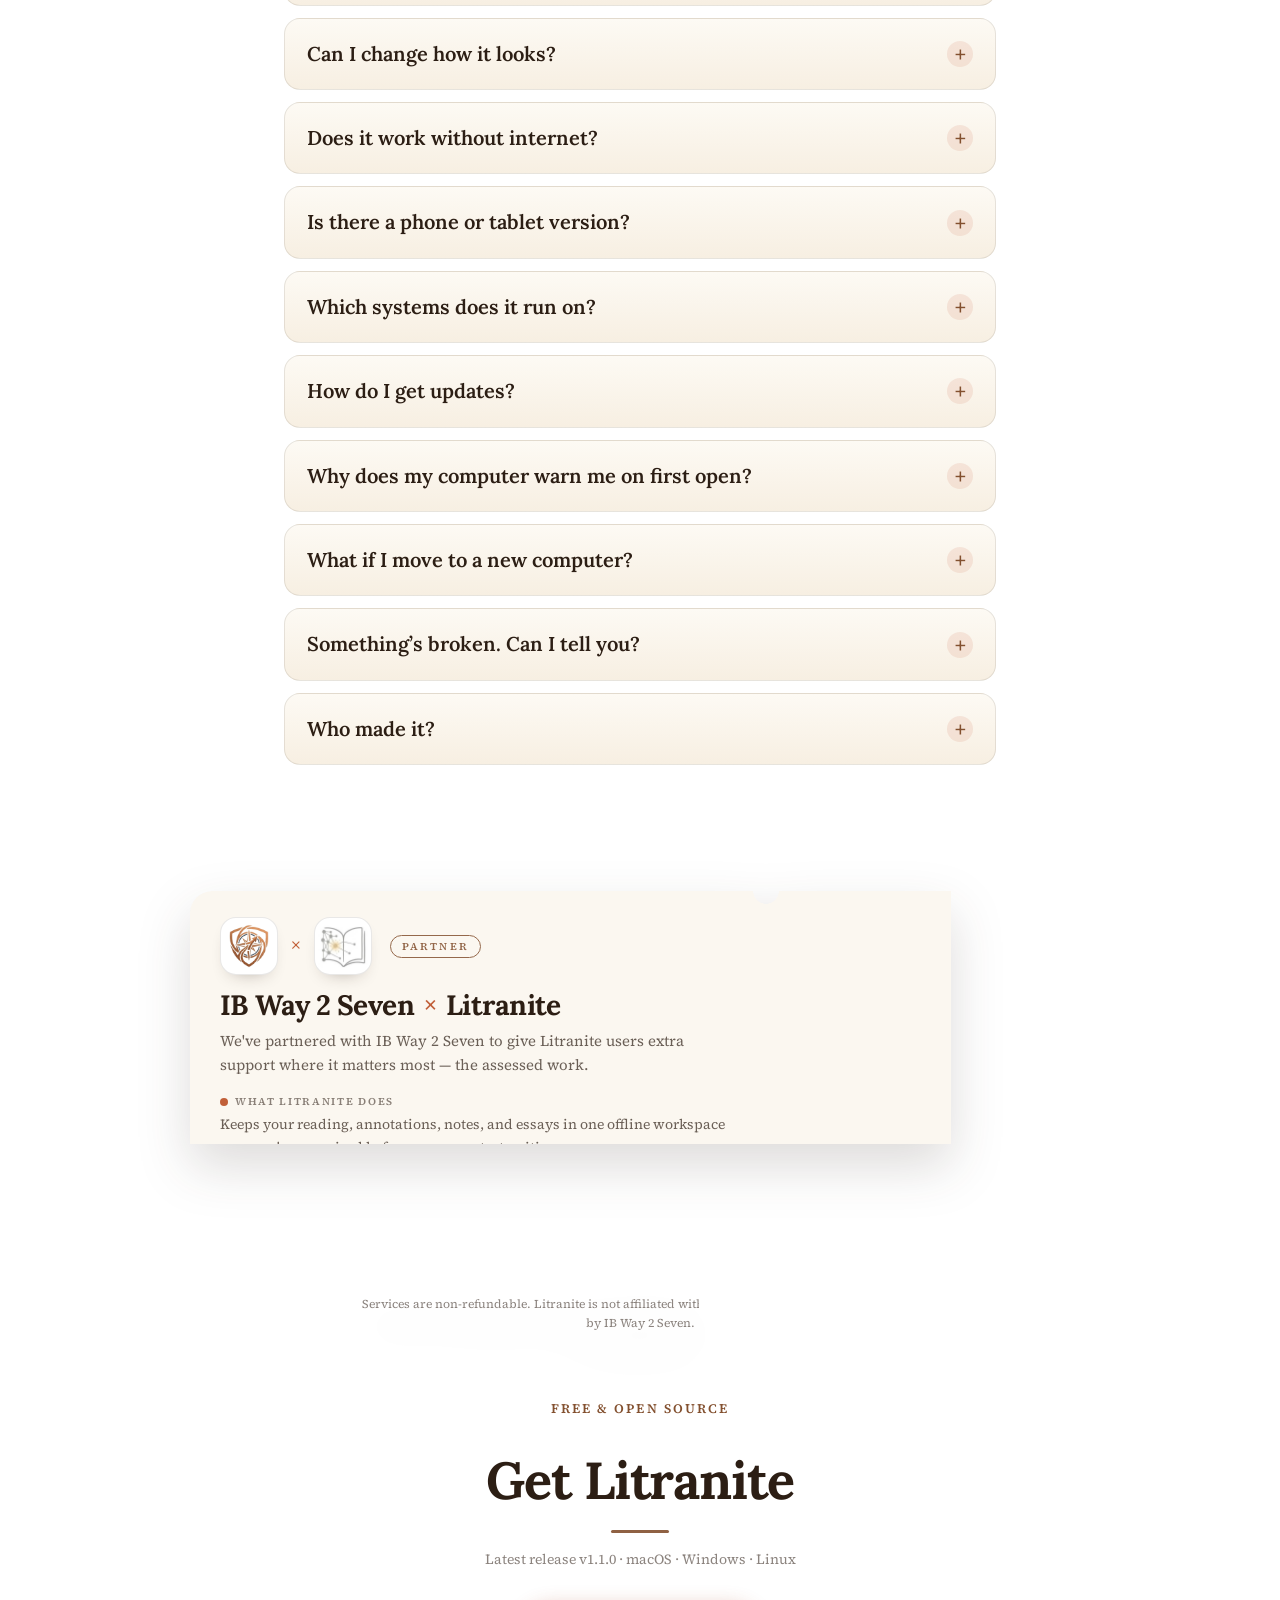
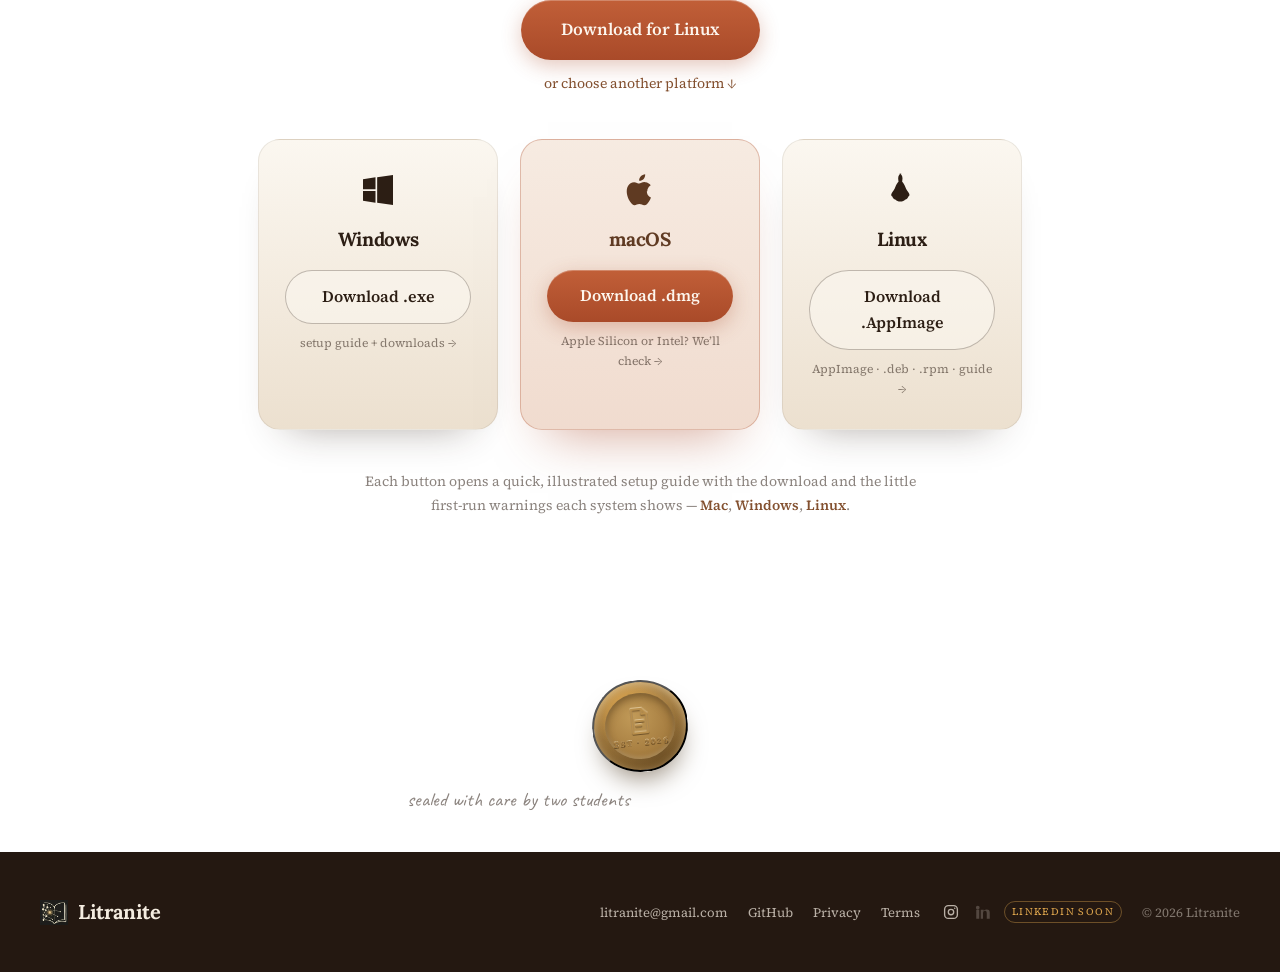
==== commit b6a191f6: "Rewrite the Mac guide: which chip, a walkthrough, troubleshooting People download the wrong build wi" ====
--- a/index.html
+++ b/index.html
@@ -23,7 +23,7 @@
 <link rel="preconnect" href="https://fonts.googleapis.com">
 <link rel="preconnect" href="https://fonts.gstatic.com" crossorigin>
 <link href="https://fonts.googleapis.com/css2?family=Caveat:wght@500;600&family=Lora:ital,wght@0,500;0,600;0,700;1,500&family=Source+Serif+4:ital,wght@0,400;0,600;1,400&display=swap" rel="stylesheet">
-<link rel="stylesheet" href="styles.css?v=20">
+<link rel="stylesheet" href="styles.css?v=21">
 <script>
   /* set theme before paint to avoid a flash */
   (function () {
@@ -628,7 +628,7 @@
         <div class="platform-glyph"><svg viewBox="0 0 24 24" fill="currentColor"><path d="M16.4 12.7c0-2.4 1.9-3.5 2-3.6-1.1-1.6-2.8-1.8-3.4-1.8-1.4-.2-2.8.8-3.5.8s-1.8-.8-3-.8c-1.5 0-3 .9-3.7 2.3-1.6 2.8-.4 6.9 1.1 9.2.7 1.1 1.6 2.4 2.8 2.3 1.1 0 1.6-.7 2.9-.7s1.8.7 3 .7 2-1 2.7-2.1c.9-1.2 1.2-2.4 1.2-2.5-.1 0-2.4-.9-2.4-3.7ZM14.2 5.4c.6-.8 1-1.8.9-2.9-.9 0-2 .6-2.6 1.3-.6.7-1.1 1.7-1 2.7 1 .1 2-.5 2.7-1.1Z"/></svg></div>
         <h3>macOS</h3>
         <span class="btn btn-solid btn-block">Download .dmg</span>
-        <span class="platform-alt">Apple Silicon &amp; Intel · guide →</span>
+        <span class="platform-alt">Apple Silicon or Intel? We’ll check →</span>
       </a>
       <a class="platform reveal" href="linux.html">
         <div class="platform-glyph"><svg viewBox="0 0 24 24" fill="currentColor"><path d="M12 2c-1.3 0-2.3 1.2-2.3 3 0 .8.2 1.4.2 2-.5.5-1.4 1.6-1.9 3.2-.5 1.5-1.4 2.6-2 3.4-.7.9-.6 2 .2 2.3.2.9.9 1.7 2 1.9.5.6 1.5 1.1 2.8 1.1s2.3-.5 2.8-1.1c1.1-.2 1.8-1 2-1.9.8-.3.9-1.4.2-2.3-.6-.8-1.5-1.9-2-3.4-.5-1.6-1.4-2.7-1.9-3.2 0-.6.2-1.2.2-2 0-1.8-1-3-2.3-3Z"/></svg></div>
@@ -677,7 +677,7 @@
   </nav>
 </footer>
 
-<script src="site.js?v=19"></script>
+<script src="site.js?v=21"></script>
 <!-- Cloudflare Web Analytics --><script type='module' src='https://static.cloudflareinsights.com/beacon.min.js' data-cf-beacon='{"token": "715a8fd282424061a00a3bc4417c188f"}'></script><!-- End Cloudflare Web Analytics -->
 </body>
 </html>
--- a/styles.css
+++ b/styles.css
@@ -1315,7 +1315,7 @@
   background: linear-gradient(180deg,#fdfaf4,#f7efe2); overflow: hidden;
   transition: box-shadow .3s var(--ease), border-color .3s;
 }
-:root[data-scheme="dark"] .faq-item { background: linear-gradient(180deg,#271e16,#201810); }
+:root[data-scheme="dark"] .faq-item { background: linear-gradient(180deg, var(--card), color-mix(in srgb, var(--card) 80%, #000)); }
 .faq-item[open] { box-shadow: 0 22px 44px -30px rgba(46,32,22,.42); border-color: rgba(193,95,56,.25); }
 .faq-item summary {
   list-style: none; cursor: pointer;
@@ -1464,6 +1464,13 @@
 .faq-list .faq-item:nth-child(4) { transition-delay: .22s; }
 .faq-list .faq-item:nth-child(5) { transition-delay: .28s; }
 .faq-list .faq-item:nth-child(6) { transition-delay: .34s; }
+.faq-list .faq-item:nth-child(7) { transition-delay: .40s; }
+.faq-list .faq-item:nth-child(8) { transition-delay: .46s; }
+.faq-list .faq-item:nth-child(9) { transition-delay: .52s; }
+.faq-list .faq-item:nth-child(10) { transition-delay: .58s; }
+.faq-list .faq-item:nth-child(11) { transition-delay: .64s; }
+.faq-list .faq-item:nth-child(12) { transition-delay: .70s; }
+
 @media (prefers-reduced-motion: reduce) {
   .js .faq-list .faq-item { opacity: 1; transform: none; transition: none; }
 }
@@ -2192,3 +2199,148 @@
 
 .testi { scroll-margin-top: 60px; }
 .story-founders { scroll-margin-top: 60px; }
+
+/* ============================================================
+   MAC GUIDE — which chip, the walkthrough, troubleshooting
+   ============================================================ */
+.which { max-width: 820px; margin: 0 auto clamp(26px,4vh,40px); padding: 26px clamp(18px,4vw,34px) 24px;
+  border-radius: 24px; background: var(--card); border: 1px solid var(--card-line);
+  box-shadow: 0 26px 46px -34px rgba(46,32,22,.5); scroll-margin-top: 70px; }
+.which-kicker { display: inline-block; font-size: 11px; font-weight: 600; letter-spacing: .18em; text-transform: uppercase;
+  color: var(--pop); margin-bottom: 8px; }
+.which h2 { font-family: var(--font-display); font-size: clamp(24px,3vw,32px); margin: 0 0 10px; }
+.which-head p { margin: 0; color: var(--ink-70); font-size: 15.5px; line-height: 1.7; }
+.which-check { display: flex; flex-wrap: wrap; align-items: center; gap: 14px; margin: 20px 0 4px; }
+.which-result { margin: 0; font-size: 15px; line-height: 1.6; color: var(--ink); }
+.which-result b { color: var(--pop); }
+.which-result.unknown b { color: var(--terracotta); }
+
+.which-manual { margin-top: 16px; border-top: 1px solid var(--card-line); padding-top: 14px; }
+.which-manual > summary { cursor: pointer; list-style: none; display: flex; align-items: center; justify-content: space-between;
+  gap: 12px; font-family: var(--font-display); font-size: 17px; color: var(--ink); }
+.which-manual > summary::-webkit-details-marker { display: none; }
+.which-manual[open] > summary .faq-q-icon { transform: rotate(45deg); }
+.which-manual-body { padding-top: 14px; color: var(--ink-70); font-size: 15px; line-height: 1.7; }
+.which-cards { display: grid; grid-template-columns: 1fr 1fr; gap: 16px; margin: 16px 0 0; }
+@media (max-width: 640px) { .which-cards { grid-template-columns: 1fr; } }
+.which-card { padding: 14px; border-radius: 16px; background: color-mix(in srgb, var(--ink) 4%, transparent); border: 1px solid var(--card-line); }
+.wc-tag { display: inline-block; font-size: 11px; font-weight: 600; letter-spacing: .1em; text-transform: uppercase;
+  padding: 3px 10px; border-radius: 100px; margin-bottom: 10px; }
+.wc-arm { color: var(--pop); background: color-mix(in srgb, var(--pop) 14%, transparent); }
+.wc-intel { color: var(--terracotta); background: color-mix(in srgb, var(--terracotta) 14%, transparent); }
+.wc-win { border-radius: 12px; overflow: hidden; border: 1px solid var(--card-line); background: var(--card); }
+.wc-win-bar { display: flex; gap: 5px; padding: 8px 10px; background: color-mix(in srgb, var(--ink) 7%, transparent); }
+.wc-win-bar i { width: 9px; height: 9px; border-radius: 50%; background: color-mix(in srgb, var(--ink) 22%, transparent); }
+.wc-win-body { padding: 12px 14px; display: grid; gap: 7px; }
+.wc-row { display: flex; justify-content: space-between; gap: 12px; font-size: 13px; }
+.wc-row span { color: var(--ink-55); }
+.wc-row b { color: var(--ink); font-weight: 600; }
+.wc-say { margin: 10px 0 0; font-size: 13.5px; color: var(--ink-70); }
+.which-note { margin: 16px 0 0; font-size: 13.5px; color: var(--ink-55); }
+
+/* walkthrough */
+.walk { max-width: 820px; margin: 0 auto clamp(30px,5vh,46px); }
+.walk-head { text-align: center; margin-bottom: 18px; }
+.walk-head h2 { font-family: var(--font-display); font-size: clamp(24px,3vw,32px); margin: 0 0 6px; }
+.walk-head p { margin: 0; color: var(--ink-70); font-size: 15px; }
+.walk-stage { padding: 16px; border-radius: 22px; background: var(--card); border: 1px solid var(--card-line); box-shadow: 0 26px 46px -34px rgba(46,32,22,.5); }
+.walk-screen { position: relative; height: 290px; border-radius: 14px; overflow: hidden;
+  background: color-mix(in srgb, var(--ink) 6%, var(--card)); border: 1px solid var(--card-line); }
+.scene { position: absolute; inset: 0; display: grid; place-items: center; padding: 22px;
+  opacity: 0; visibility: hidden; transition: opacity .4s var(--ease), visibility 0s linear .4s; }
+.scene.on { opacity: 1; visibility: visible; transition: opacity .4s var(--ease); }
+.walk-cap { text-align: center; margin: 14px 0 0; font-family: var(--font-display); font-size: 17px; color: var(--ink); min-height: 2.4em; }
+.walk-controls { display: flex; align-items: center; justify-content: center; gap: 14px; margin-top: 6px; }
+.walk-btn { font-family: var(--font-body); font-size: 13px; color: var(--ink-70); background: none;
+  border: 1px solid var(--card-line); border-radius: 100px; padding: 5px 14px; transition: color .2s, border-color .2s; }
+.walk-btn:hover { color: var(--pop); border-color: var(--pop); }
+.walk-dots { display: flex; gap: 6px; }
+.walk-dots i { width: 7px; height: 7px; border-radius: 50%; background: color-mix(in srgb, var(--ink) 20%, transparent); transition: background .3s, width .3s; }
+.walk-dots i.on { width: 18px; border-radius: 4px; background: var(--pop); }
+
+/* scene props */
+.sc-dl { width: min(380px, 100%); padding: 18px 20px; border-radius: 14px; background: var(--card); border: 1px solid var(--card-line); }
+.sc-file { display: block; font-size: 13.5px; color: var(--ink); margin-bottom: 10px; }
+.sc-bar { display: block; height: 7px; border-radius: 4px; background: color-mix(in srgb, var(--ink) 12%, transparent); overflow: hidden; }
+.sc-bar i { display: block; height: 100%; width: 0; background: var(--pop); border-radius: 4px; }
+.scene.on .sc-bar i { animation: scfill 2.4s var(--ease) forwards; }
+@keyframes scfill { to { width: 100%; } }
+
+.sc-finder { display: flex; width: min(430px,100%); height: 180px; border-radius: 12px; overflow: hidden; border: 1px solid var(--card-line); background: var(--card); }
+.sc-side { width: 86px; padding: 12px 10px; display: grid; gap: 9px; align-content: start; background: color-mix(in srgb, var(--ink) 7%, transparent); }
+.sc-side i { height: 8px; border-radius: 4px; background: color-mix(in srgb, var(--ink) 18%, transparent); }
+.sc-side i.on { background: var(--pop); }
+.sc-files { position: relative; flex: 1; padding: 12px; display: grid; gap: 8px; align-content: start; }
+.sc-row { display: flex; align-items: center; gap: 9px; font-size: 12.5px; color: var(--ink-70); padding: 6px 8px; border-radius: 8px; }
+.sc-row.on { background: color-mix(in srgb, var(--pop) 16%, transparent); color: var(--ink); }
+.sc-click { position: absolute; left: 86px; top: 26px; width: 18px; height: 18px; border-radius: 50%;
+  border: 2px solid var(--pop); opacity: 0; }
+.scene.on .sc-click { animation: scclick 1.6s ease-out .5s 2; }
+.sc-click-2 { left: 50%; top: 58%; }
+@keyframes scclick { 0% { opacity: .9; transform: scale(.4); } 70% { opacity: .5; } 100% { opacity: 0; transform: scale(2.2); } }
+
+.sc-dmg { display: flex; align-items: center; gap: 26px; }
+.sc-dmg-icon { display: grid; justify-items: center; gap: 7px; font-size: 12px; color: var(--ink-70); }
+.sc-dmg-icon img { width: 48px; height: 48px; }
+.sc-folder { font-size: 42px; line-height: 1; }
+.sc-arrow { font-family: 'Caveat', cursive; font-size: 30px; color: var(--pop); }
+.scene.on .sc-drag { animation: scdrag 3s var(--ease) infinite; }
+@keyframes scdrag { 0%, 12% { transform: none; } 55%, 100% { transform: translateX(104px) scale(.92); opacity: .35; } }
+
+.sc-ctx { position: relative; display: flex; align-items: flex-start; gap: 18px; }
+.sc-app { display: grid; justify-items: center; gap: 6px; font-size: 12px; color: var(--ink-70); }
+.sc-app img { width: 44px; height: 44px; }
+.sc-menu { list-style: none; margin: 0; padding: 6px; border-radius: 10px; background: var(--card);
+  border: 1px solid var(--card-line); box-shadow: 0 16px 30px -18px rgba(0,0,0,.5); font-size: 12.5px; min-width: 128px; }
+.sc-menu li { padding: 6px 10px; border-radius: 6px; color: var(--ink-70); }
+.sc-menu li.on { background: var(--pop); color: var(--on-pop, #fff); }
+
+.sc-dialog { width: min(360px,100%); padding: 18px 20px; border-radius: 14px; text-align: center;
+  background: var(--card); border: 1px solid var(--card-line); box-shadow: 0 20px 36px -22px rgba(0,0,0,.45); }
+.sc-dialog-ico { font-size: 26px; }
+.sc-dialog b { display: block; margin: 8px 0 6px; font-size: 13.5px; line-height: 1.45; color: var(--ink); }
+.sc-dialog p { margin: 0; font-size: 12px; color: var(--ink-55); line-height: 1.5; }
+.sc-dialog-btns { display: flex; justify-content: center; gap: 10px; margin-top: 14px; }
+.sc-dialog-btns span { font-size: 12.5px; padding: 6px 16px; border-radius: 7px; border: 1px solid var(--card-line); color: var(--ink-70); }
+.sc-dialog-btns .on { background: var(--pop); border-color: var(--pop); color: var(--on-pop, #fff); }
+
+.sc-term { width: min(430px,100%); border-radius: 12px; overflow: hidden; background: #1d1d1f; border: 1px solid rgba(255,255,255,.12); }
+.sc-term-bar { display: flex; align-items: center; gap: 6px; padding: 8px 10px; background: #2c2c2e; color: rgba(255,255,255,.6); font-size: 11px; }
+.sc-term-bar i { width: 9px; height: 9px; border-radius: 50%; background: rgba(255,255,255,.25); }
+.sc-term-bar span { margin-left: 6px; }
+.sc-term code { display: block; padding: 16px 14px; font-family: ui-monospace, Menlo, monospace; font-size: 12.5px; color: #e8e8e8; min-height: 60px; }
+.sc-type::after { content: "▌"; margin-left: 1px; animation: caretblink 1s steps(1) infinite; }
+
+.sc-done { display: grid; justify-items: center; gap: 6px; text-align: center; }
+.sc-done img { width: 58px; height: 58px; }
+.scene.on .sc-done img { animation: scpop .6s var(--ease); }
+@keyframes scpop { from { transform: scale(.6); opacity: 0; } }
+.sc-done b { font-family: var(--font-display); font-size: 19px; color: var(--ink); }
+.sc-done span { font-size: 13px; color: var(--ink-55); }
+
+/* troubleshooting */
+.tsho { max-width: 760px; margin: clamp(30px,5vh,52px) auto 0; }
+.tsho h2 { font-family: var(--font-display); font-size: clamp(24px,3vw,32px); text-align: center; margin: 0 0 6px; }
+.tsho-sub { text-align: center; margin: 0 0 22px; color: var(--ink-70); font-size: 15px; }
+.tsho .faq-item summary { font-size: 16px; }
+.ip-warn { margin-top: 12px; padding: 11px 14px; border-radius: 12px; font-size: 14px; line-height: 1.6;
+  background: color-mix(in srgb, var(--gold) 16%, transparent); border: 1px solid color-mix(in srgb, var(--gold) 34%, transparent); }
+.ip-letter { font-family: var(--font-display); font-style: italic; color: var(--terracotta); font-size: 18px; }
+@media (prefers-reduced-motion: reduce) {
+  .scene, .scene.on .sc-bar i, .scene.on .sc-drag, .scene.on .sc-click, .scene.on .sc-done img { animation: none; transition: none; }
+}
+
+/* install pages: stop the step content forcing the page wider than the phone
+   (a grid item defaults to min-width:auto, so the no-wrap command line and
+   long words pushed the whole page sideways) */
+.ip-step > div { min-width: 0; }
+.ip-step h3, .ip-step p { overflow-wrap: anywhere; }
+.ip-step { background: linear-gradient(180deg, var(--card) 0%, var(--paper-2) 100%); }
+:root[data-scheme="dark"] .ip-step { background: linear-gradient(180deg, var(--card), color-mix(in srgb, var(--card) 80%, #000)); }
+.ip-step .kbd { background: color-mix(in srgb, var(--ink) 10%, transparent); overflow-wrap: anywhere; white-space: normal; }
+@media (max-width: 560px) {
+  .ip-step { grid-template-columns: 1fr; gap: 10px; padding: 22px 18px; }
+  .ip-num { text-align: left; font-size: 38px; }
+  .cmd-box code { font-size: 12.5px; padding: 12px; }
+  .walk-screen { height: 320px; }
+}
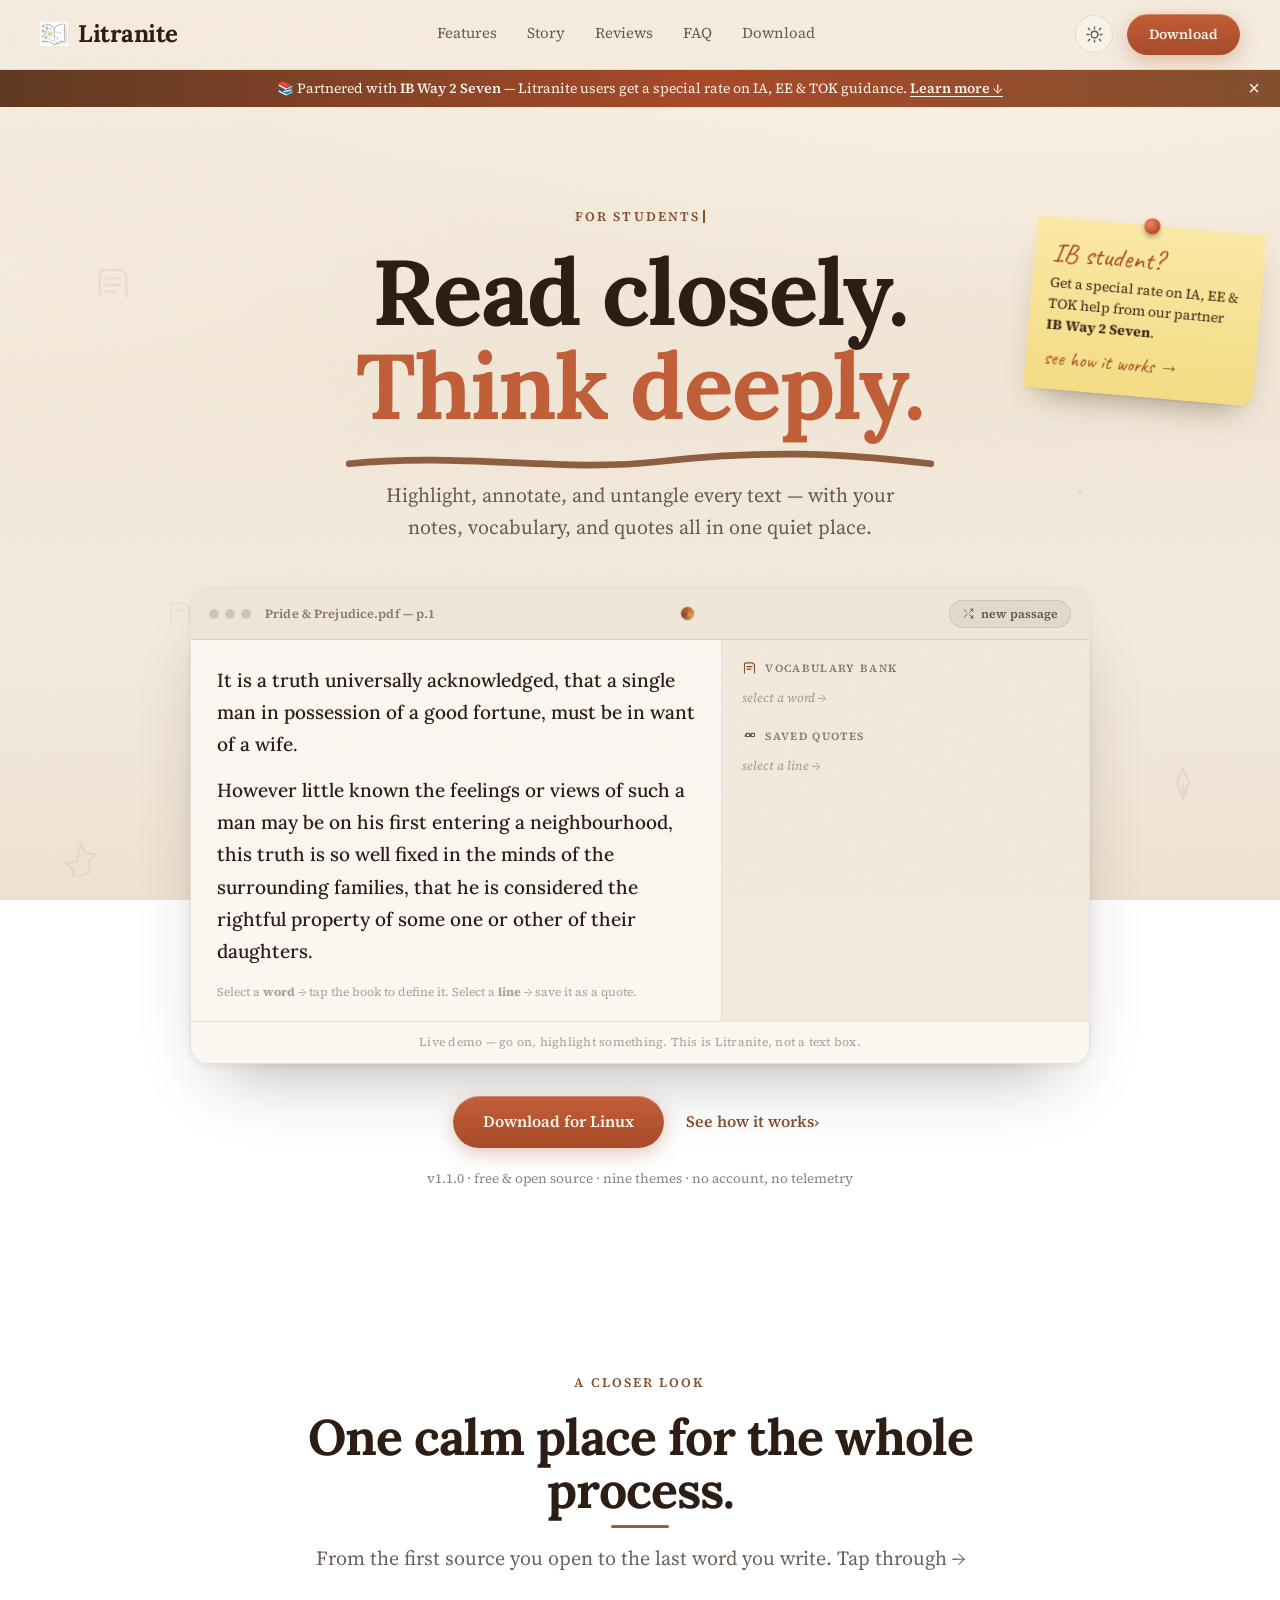
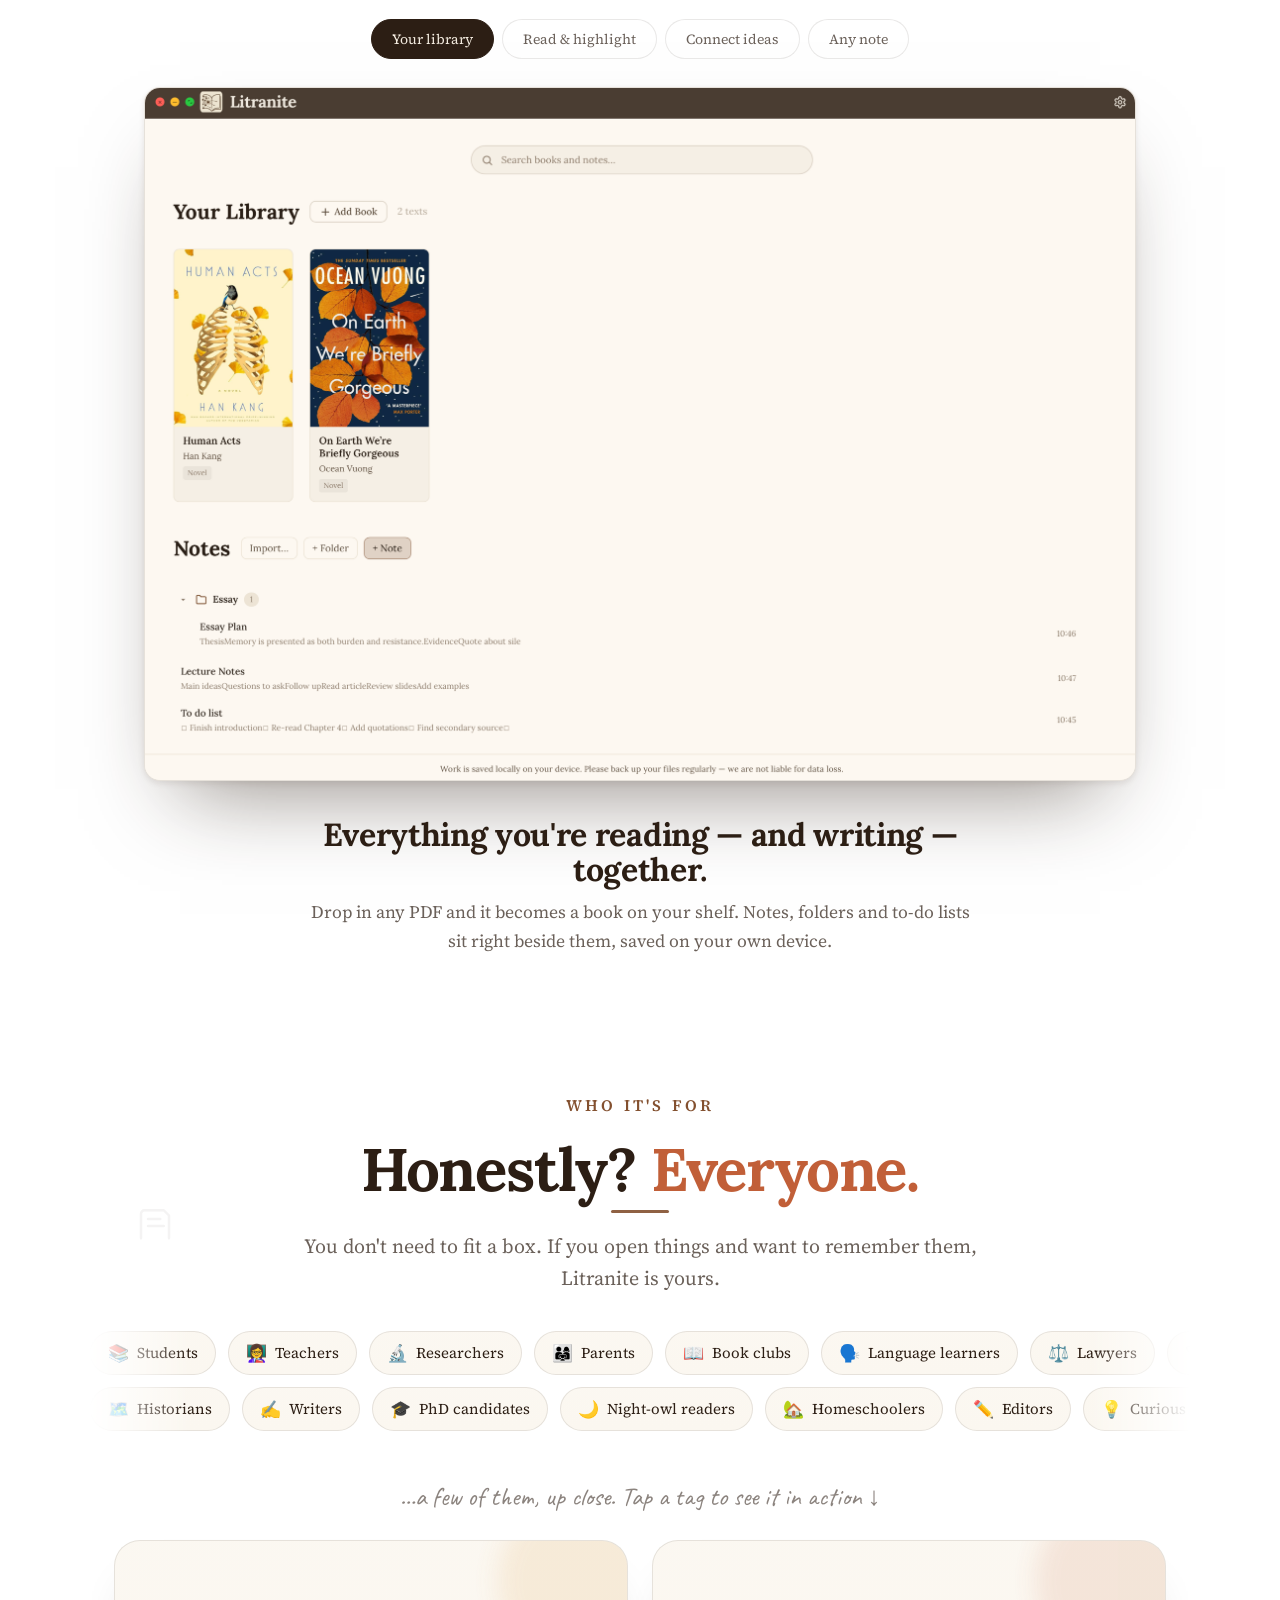
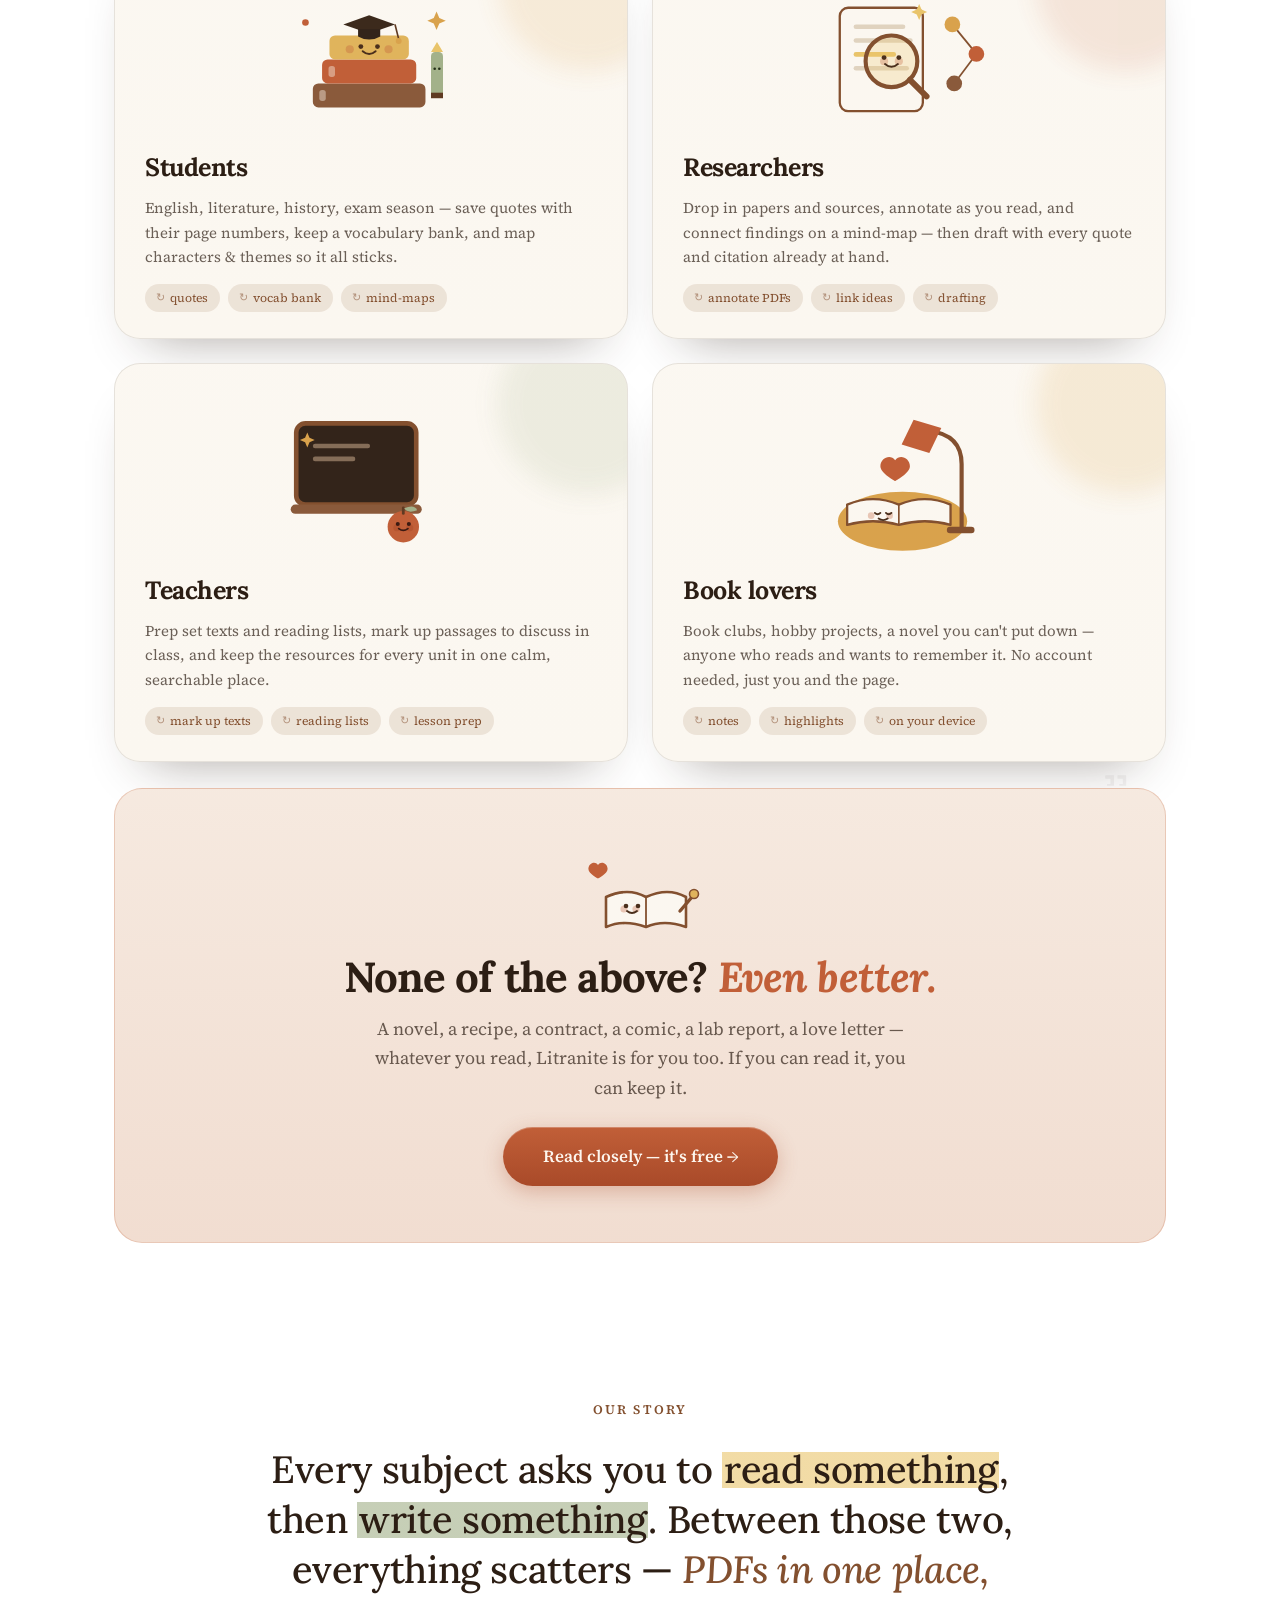
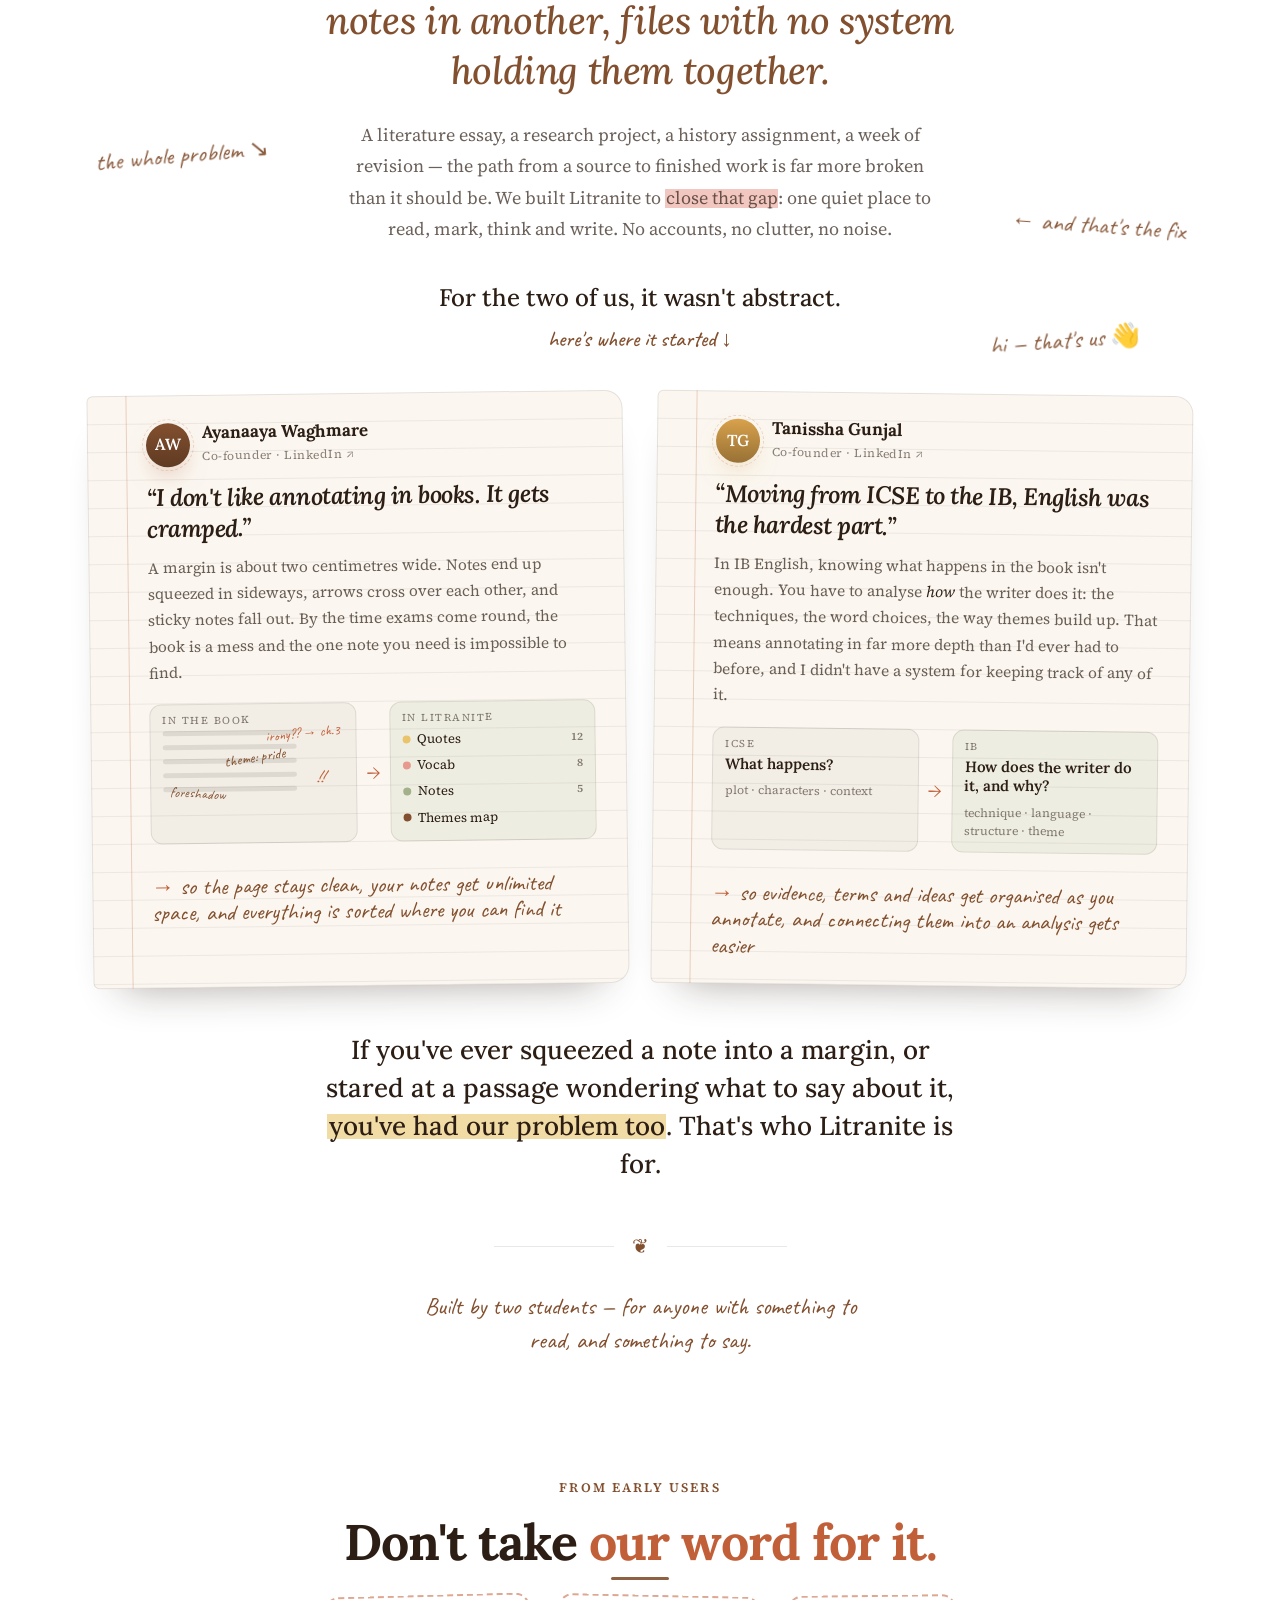
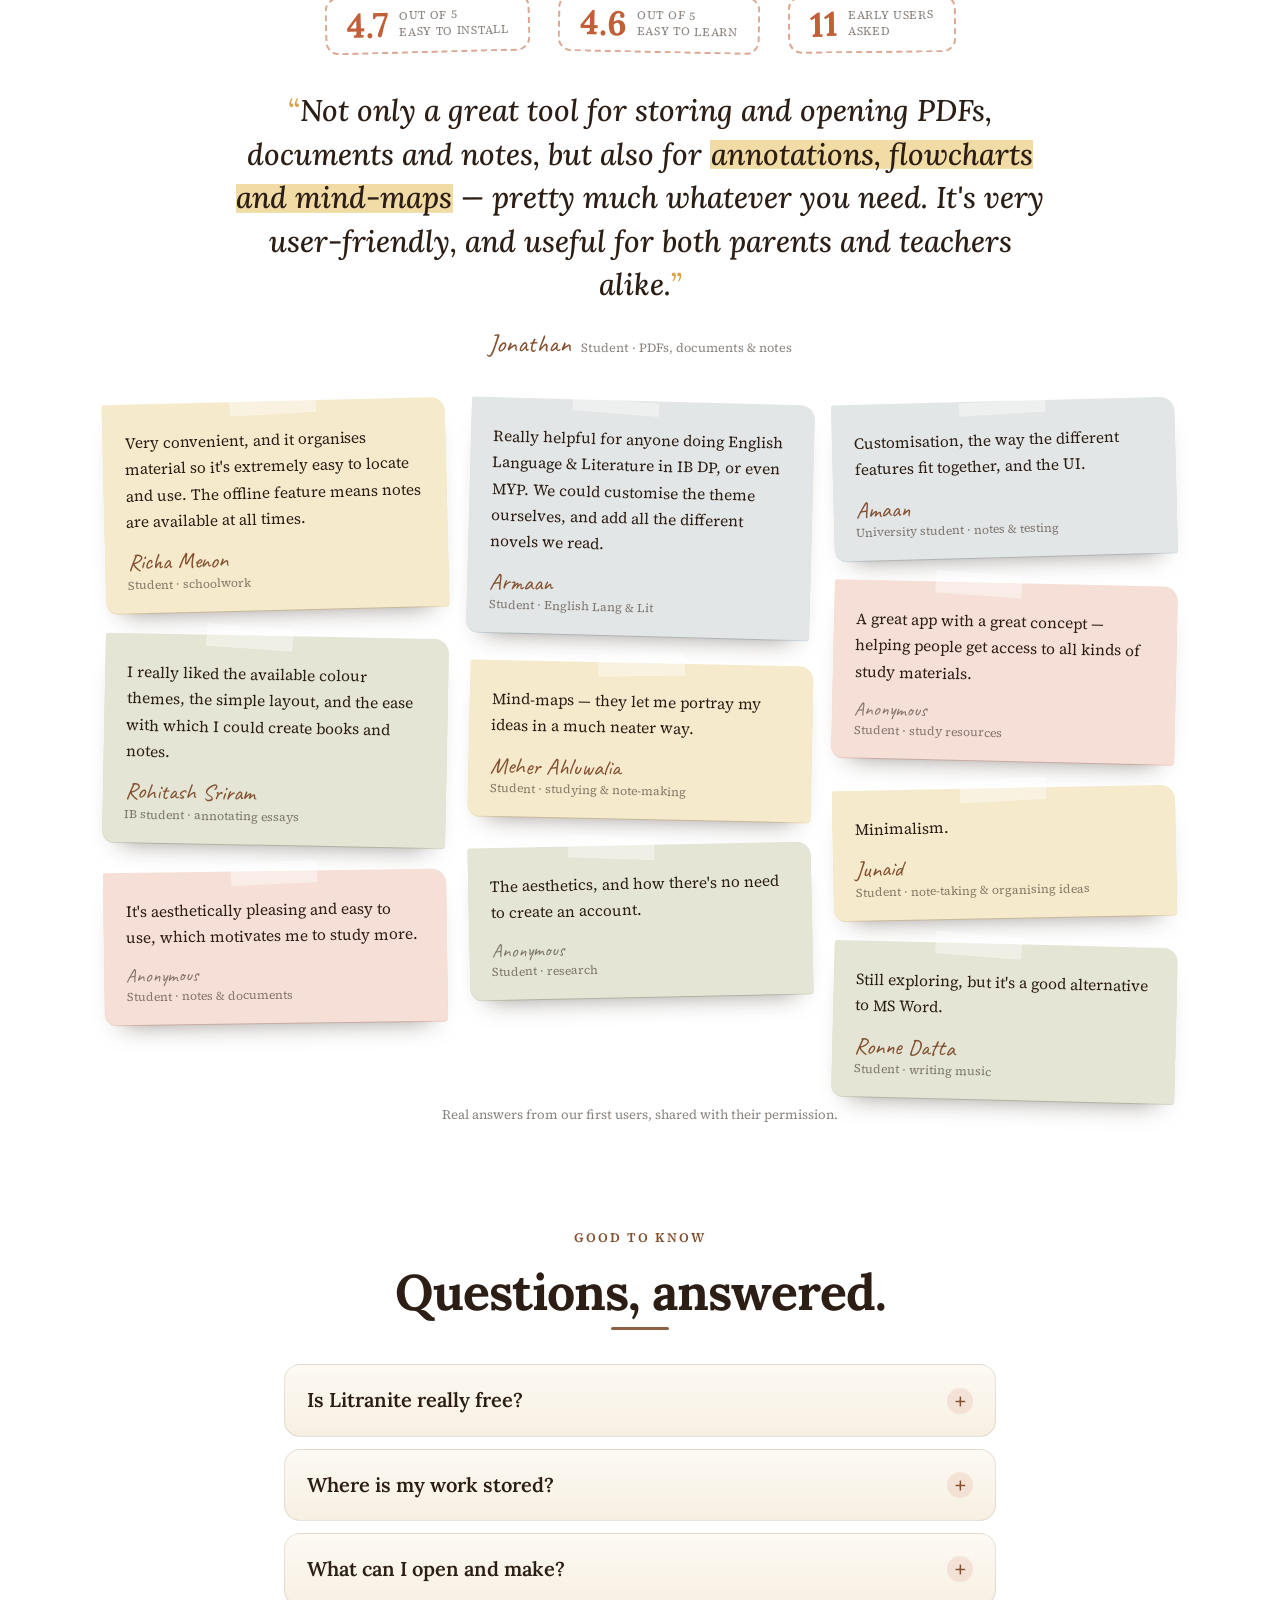
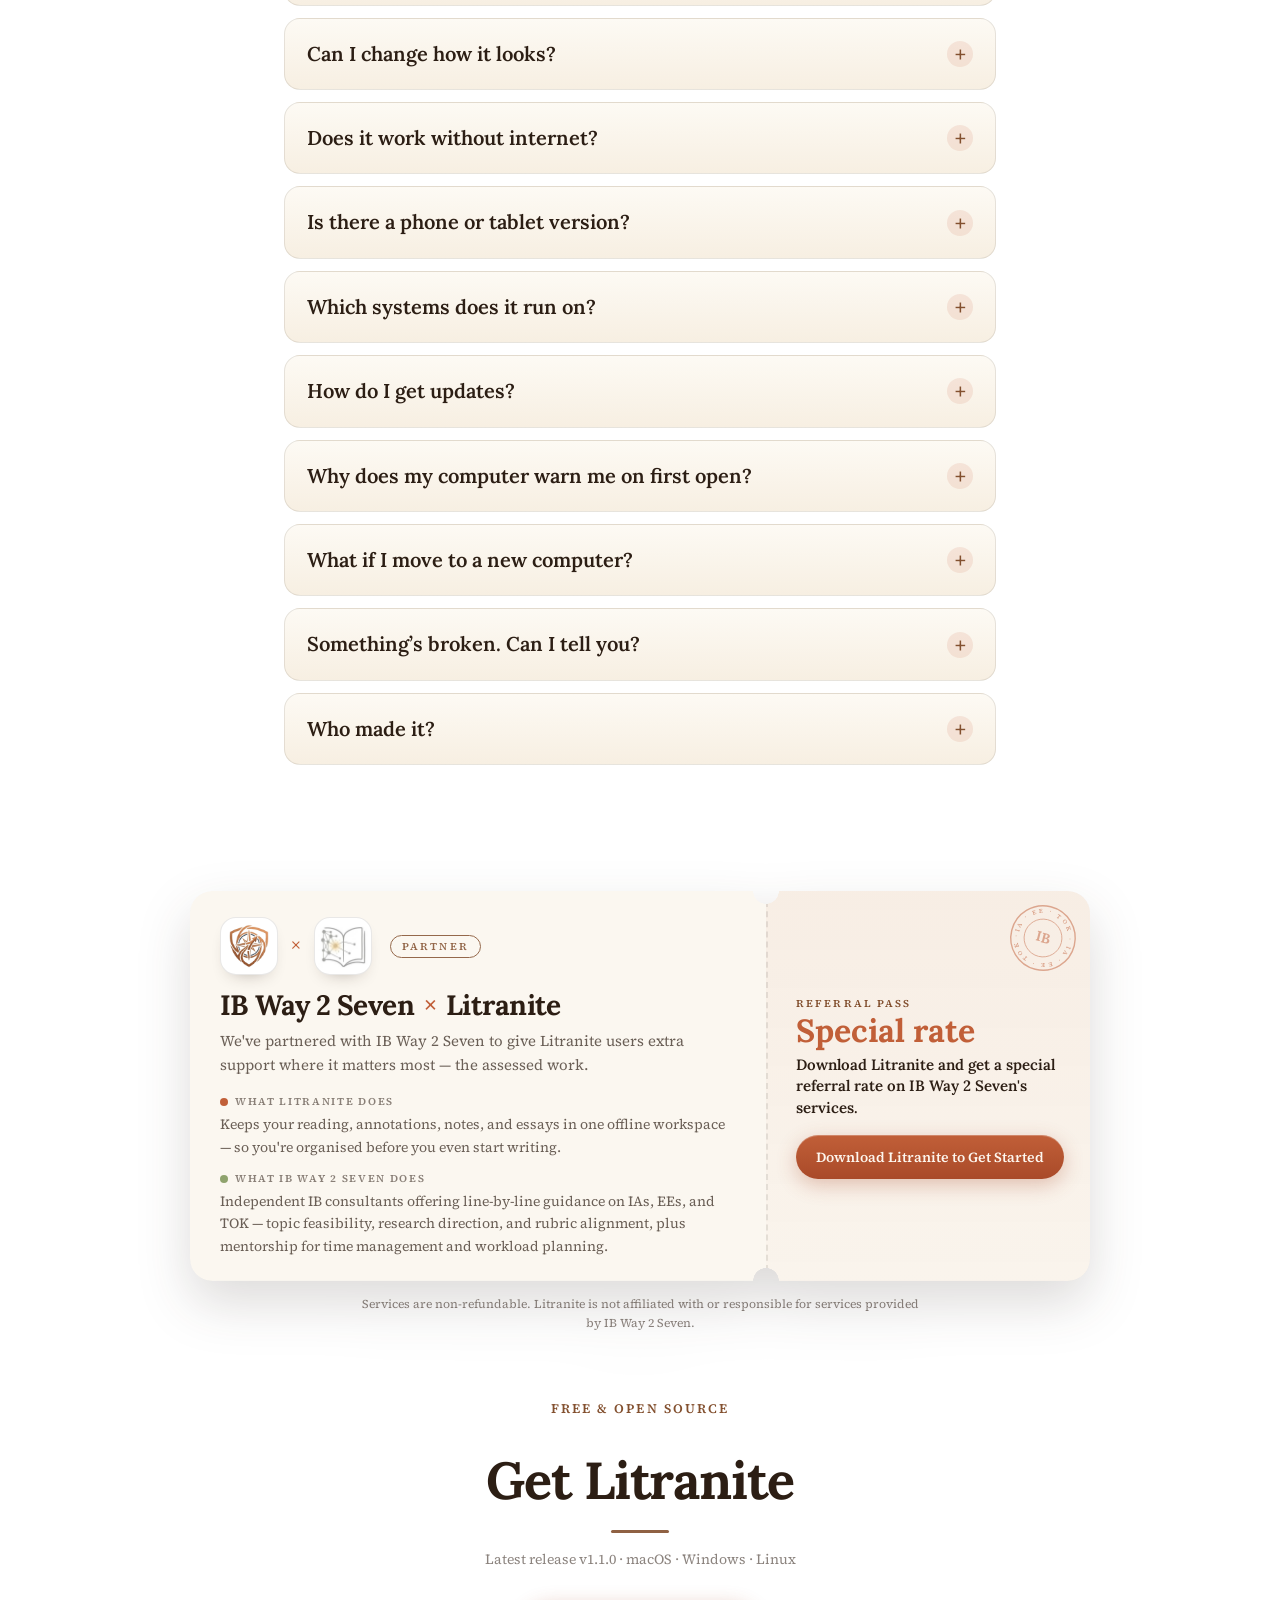
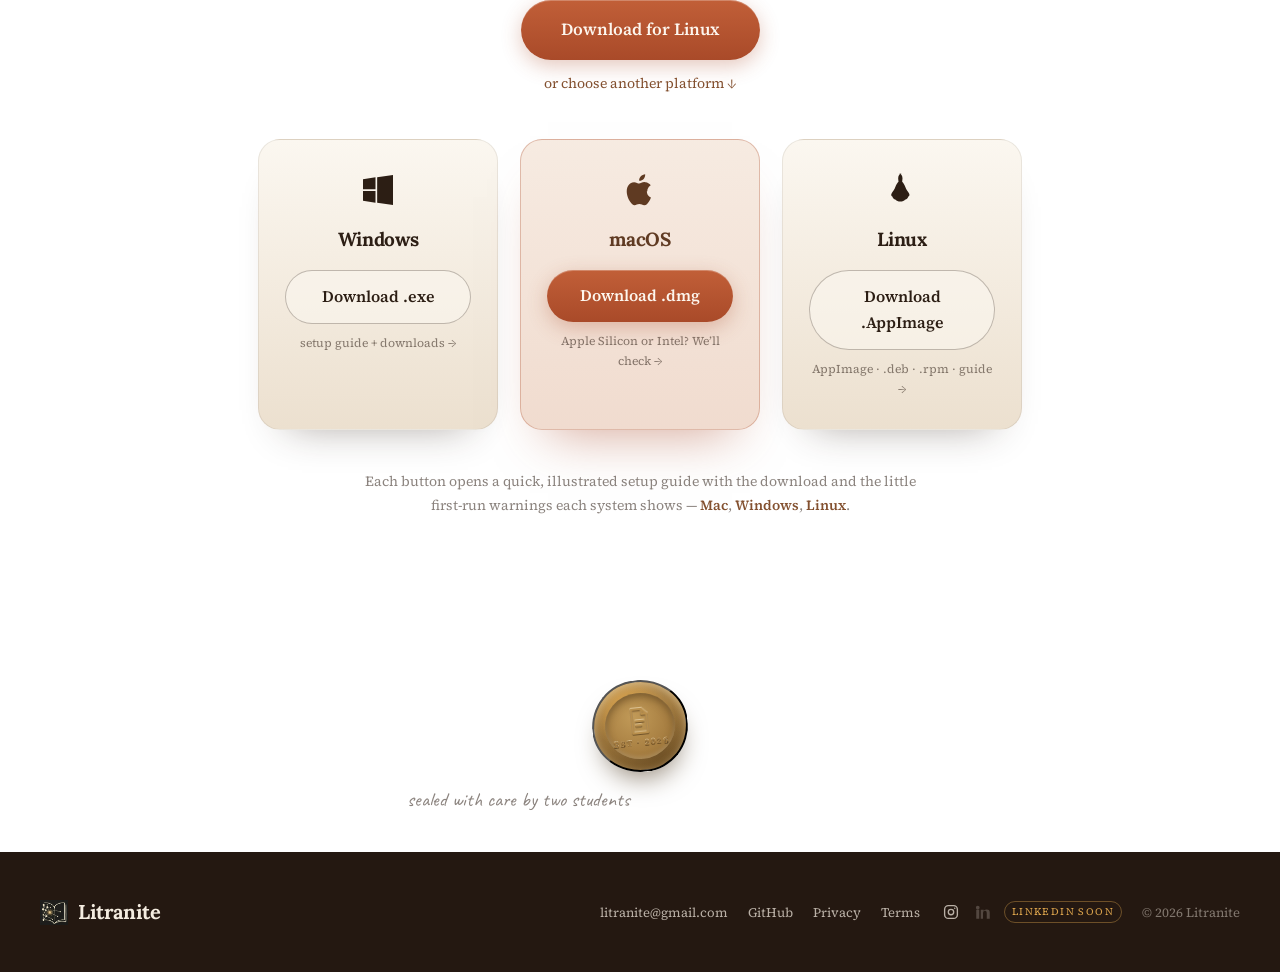
==== commit d182b6bb: "Fix the Linux install commands, and make the Mac builds an equal choice Linux: the page told people " ====
--- a/index.html
+++ b/index.html
@@ -23,7 +23,7 @@
 <link rel="preconnect" href="https://fonts.googleapis.com">
 <link rel="preconnect" href="https://fonts.gstatic.com" crossorigin>
 <link href="https://fonts.googleapis.com/css2?family=Caveat:wght@500;600&family=Lora:ital,wght@0,500;0,600;0,700;1,500&family=Source+Serif+4:ital,wght@0,400;0,600;1,400&display=swap" rel="stylesheet">
-<link rel="stylesheet" href="styles.css?v=21">
+<link rel="stylesheet" href="styles.css?v=22">
 <script>
   /* set theme before paint to avoid a flash */
   (function () {
@@ -677,7 +677,7 @@
   </nav>
 </footer>
 
-<script src="site.js?v=21"></script>
+<script src="site.js?v=22"></script>
 <!-- Cloudflare Web Analytics --><script type='module' src='https://static.cloudflareinsights.com/beacon.min.js' data-cf-beacon='{"token": "715a8fd282424061a00a3bc4417c188f"}'></script><!-- End Cloudflare Web Analytics -->
 </body>
 </html>
--- a/styles.css
+++ b/styles.css
@@ -2344,3 +2344,23 @@
   .cmd-box code { font-size: 12.5px; padding: 12px; }
   .walk-screen { height: 320px; }
 }
+
+/* the two Mac builds, side by side and equally visible */
+.choice-grid { display: grid; grid-template-columns: 1fr 1fr; gap: 16px; max-width: 820px; margin: 0 auto clamp(10px,2vh,16px); }
+@media (max-width: 680px) { .choice-grid { grid-template-columns: 1fr; } }
+.choice { position: relative; padding: 24px 22px 20px; border-radius: 20px; text-align: center;
+  background: var(--card); border: 1px solid var(--card-line); box-shadow: 0 22px 40px -32px rgba(46,32,22,.45);
+  transition: border-color .3s var(--ease), box-shadow .3s var(--ease), transform .3s var(--ease); }
+.choice:hover { transform: translateY(-3px); box-shadow: 0 30px 50px -30px rgba(46,32,22,.5); }
+.choice h3 { font-family: var(--font-display); font-size: 24px; margin: 0 0 6px; }
+.choice-who { margin: 0 0 16px; font-size: 14px; line-height: 1.6; color: var(--ink-70); }
+.choice .btn { width: 100%; }
+.choice-file { display: block; margin-top: 10px; font-family: ui-monospace, Menlo, monospace; font-size: 11.5px; color: var(--ink-40); }
+.choice-badge { position: absolute; top: -11px; left: 50%; translate: -50% 0; padding: 3px 12px; border-radius: 100px;
+  font-size: 11px; font-weight: 600; letter-spacing: .12em; text-transform: uppercase;
+  background: var(--pop); color: var(--on-pop, #fff); opacity: 0; transition: opacity .3s; }
+.choice.is-match { border-color: var(--pop); box-shadow: 0 0 0 3px color-mix(in srgb, var(--pop) 18%, transparent), 0 26px 46px -30px rgba(46,32,22,.5); }
+.choice.is-match .choice-badge { opacity: 1; }
+.choice-note { max-width: 640px; margin: 0 auto clamp(26px,4vh,40px); text-align: center; font-size: 13.5px; color: var(--ink-55); }
+.which-why { margin: 10px 0 0; font-size: 13px; line-height: 1.6; color: var(--ink-55); }
+.cmd-label { margin: 14px 0 4px; font-size: 12px; font-weight: 600; letter-spacing: .1em; text-transform: uppercase; color: var(--ink-55); }
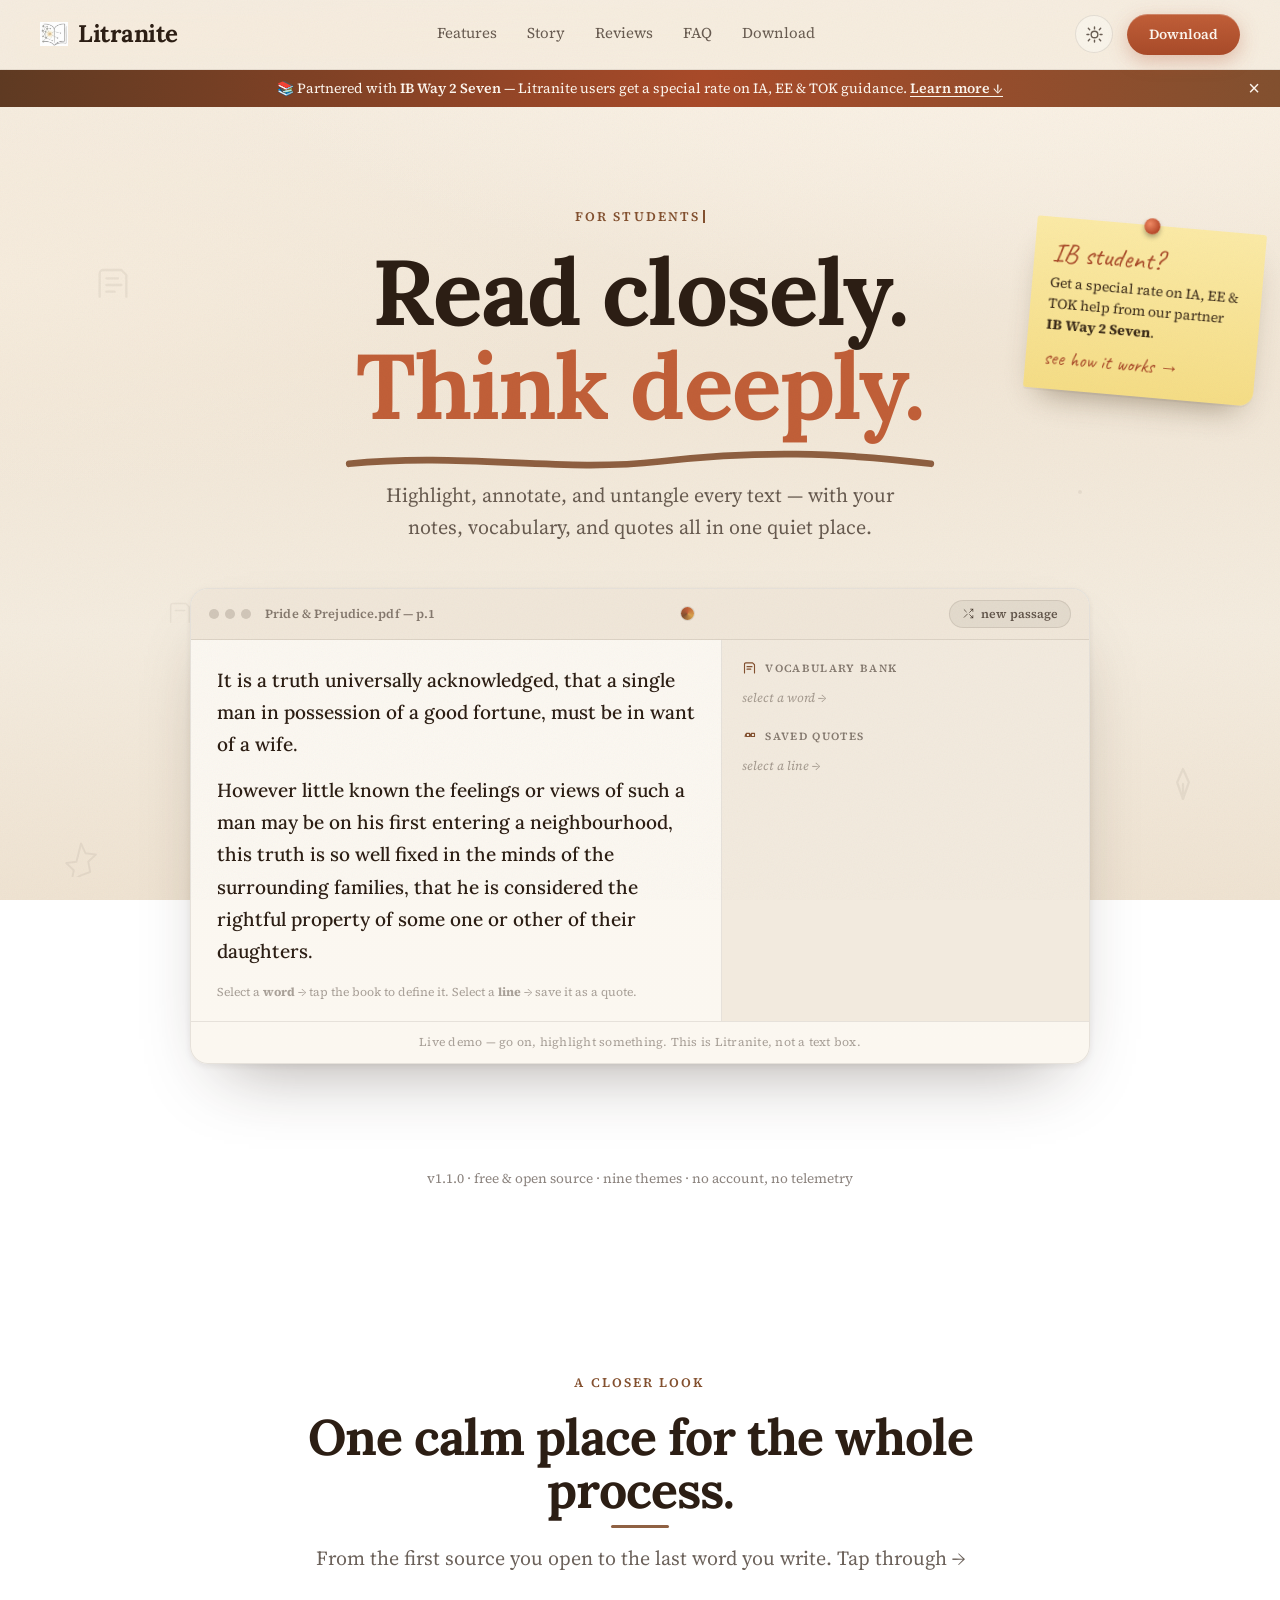
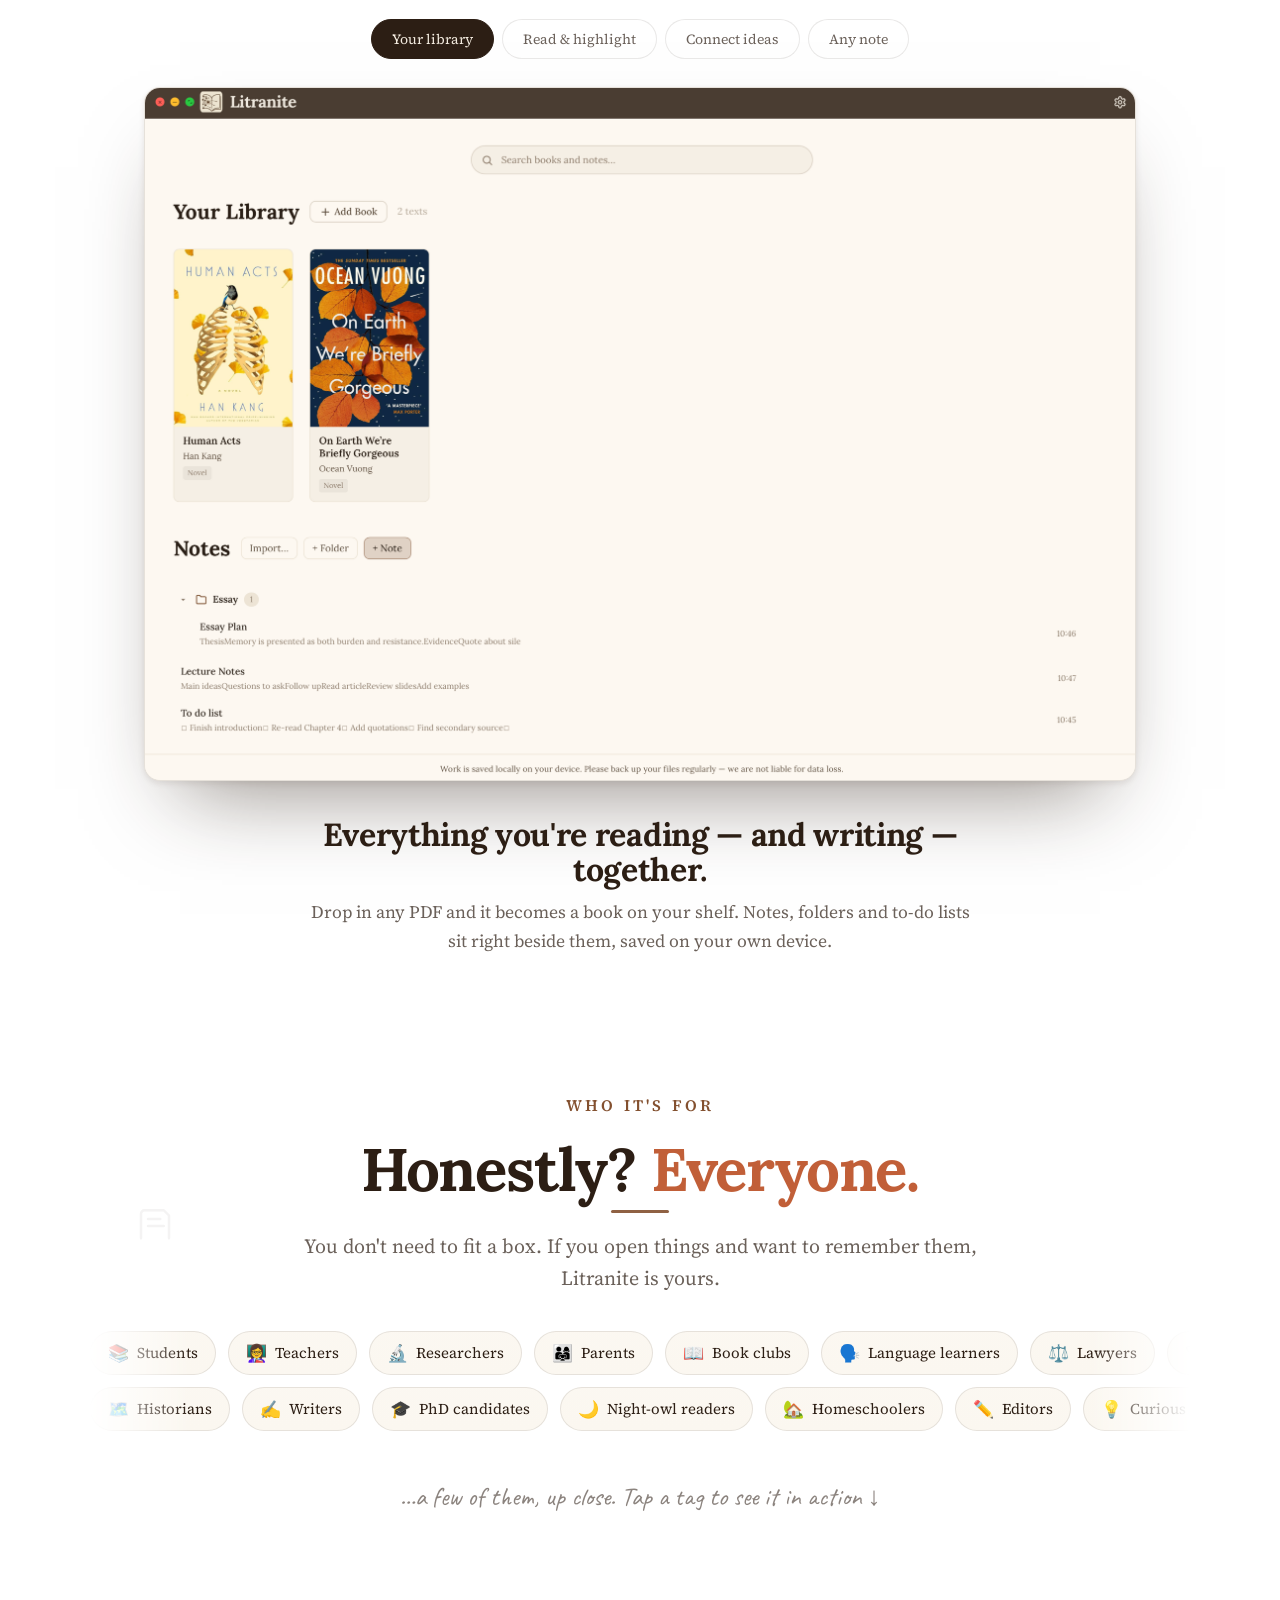
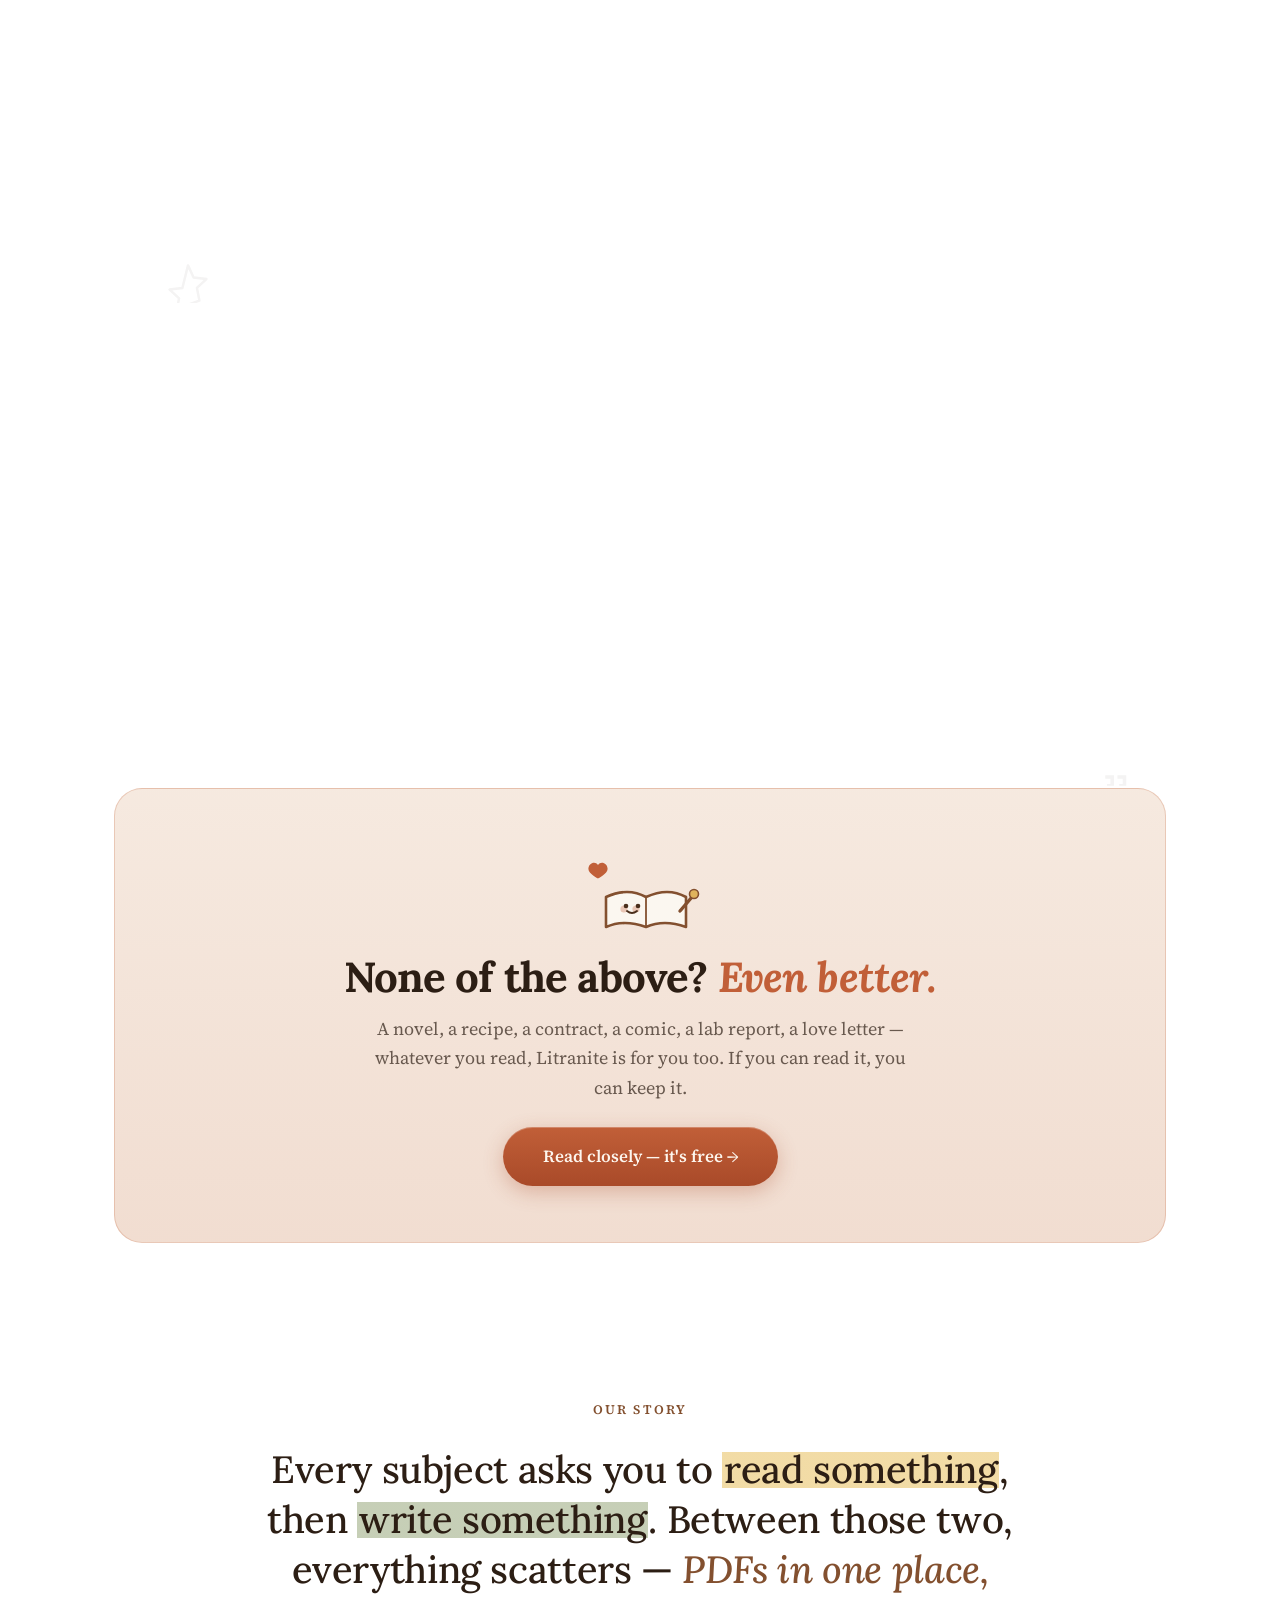
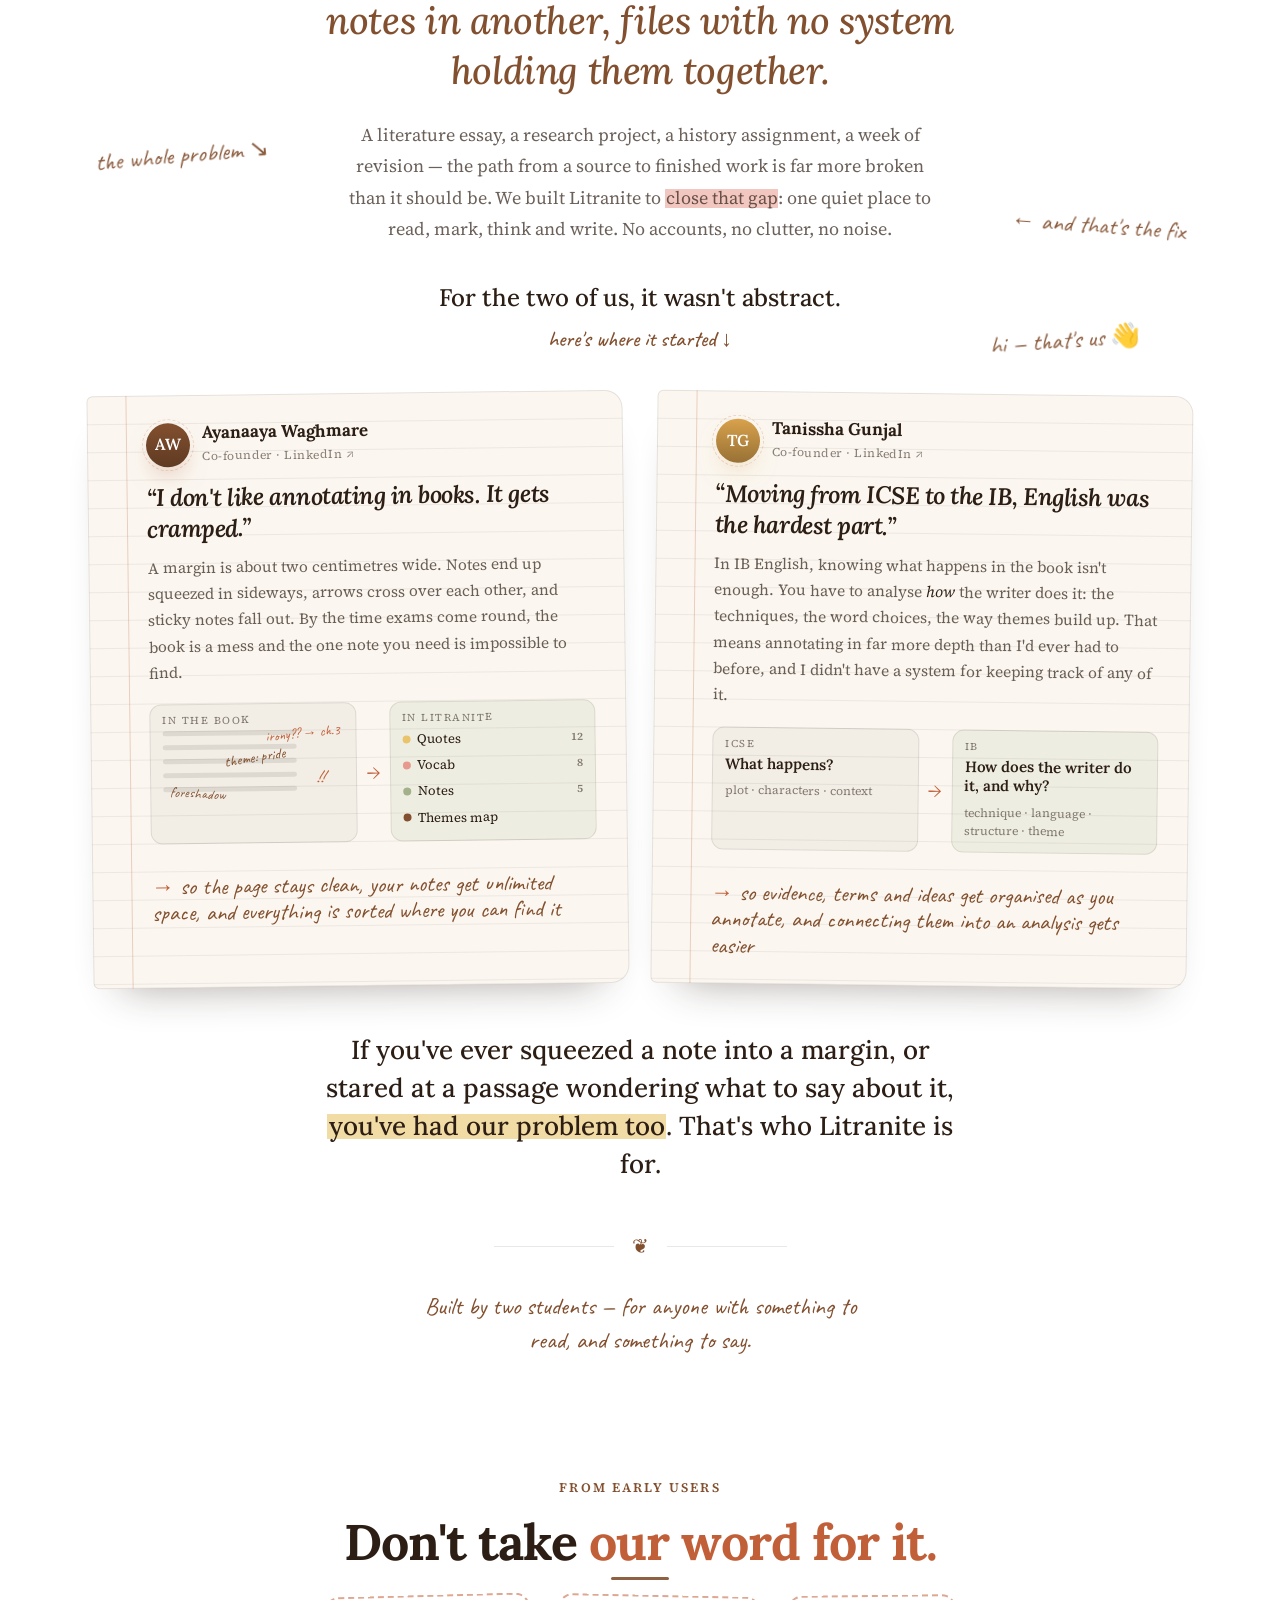
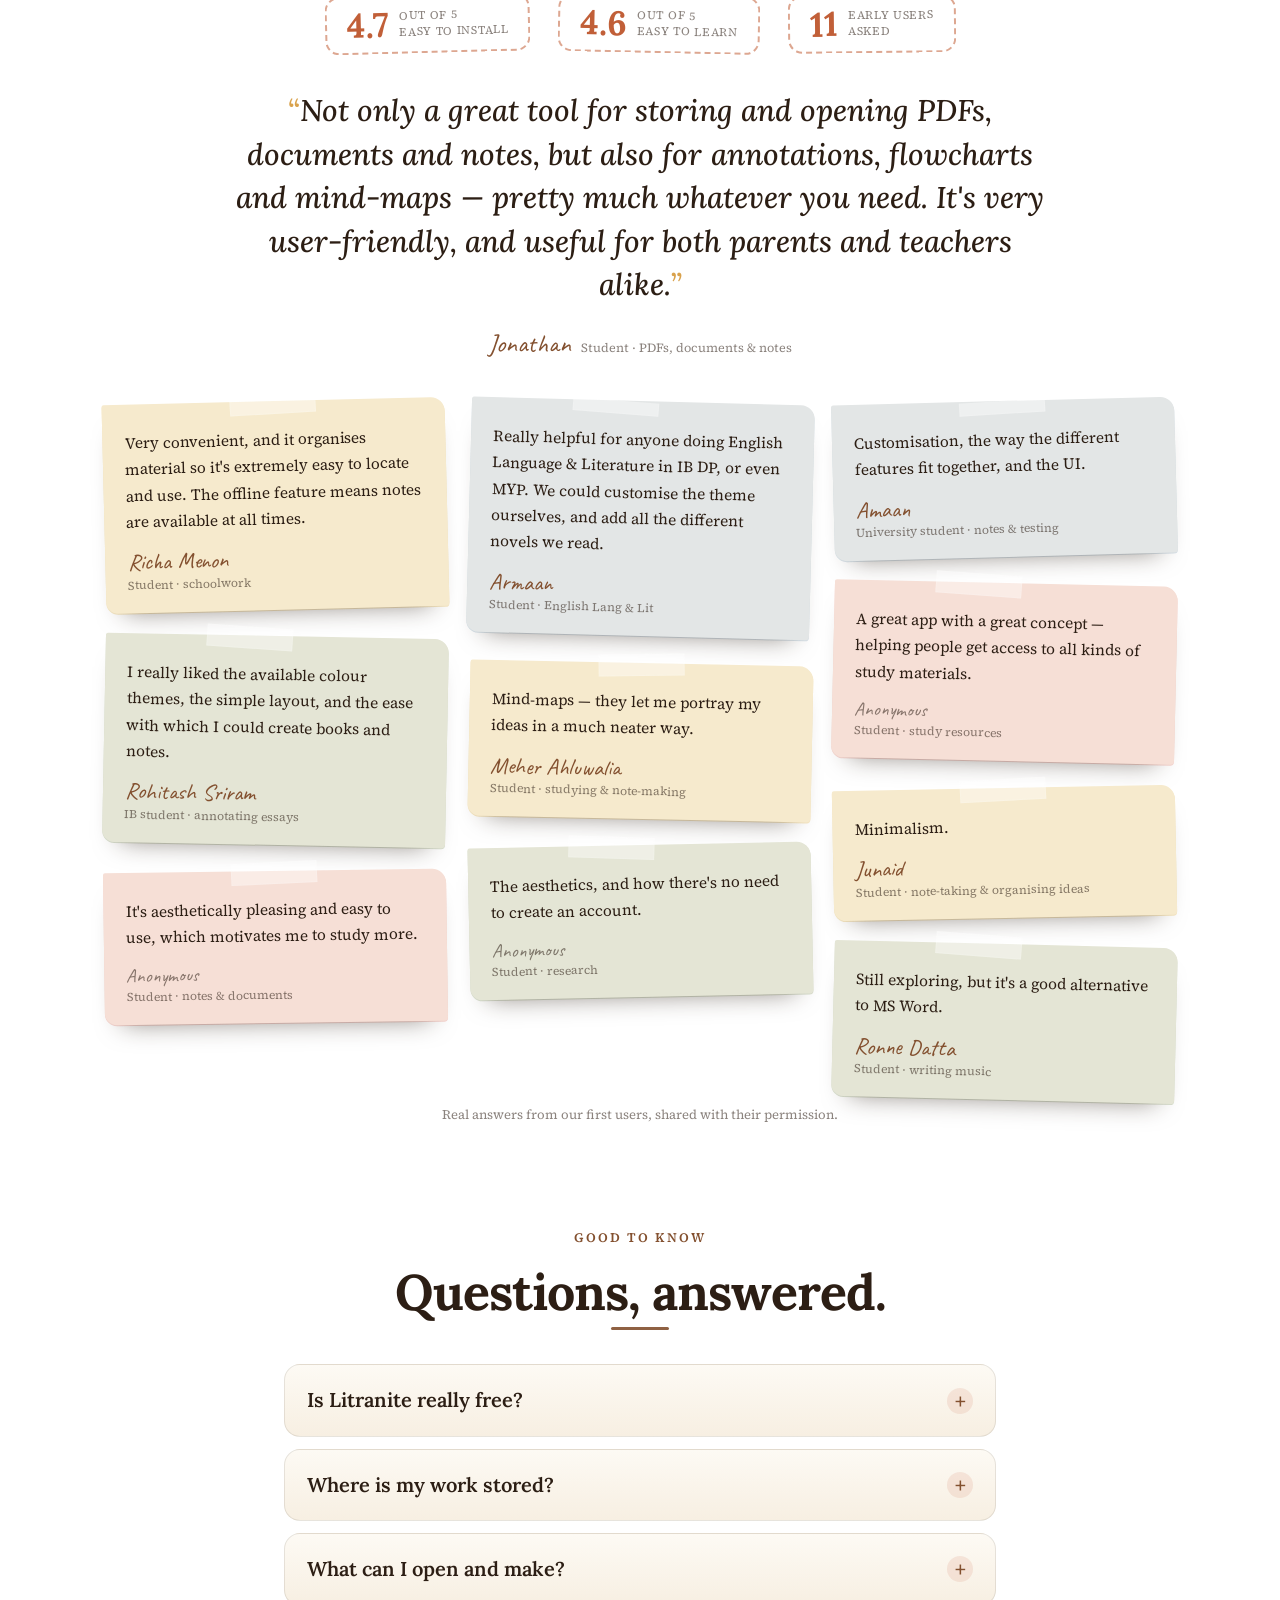
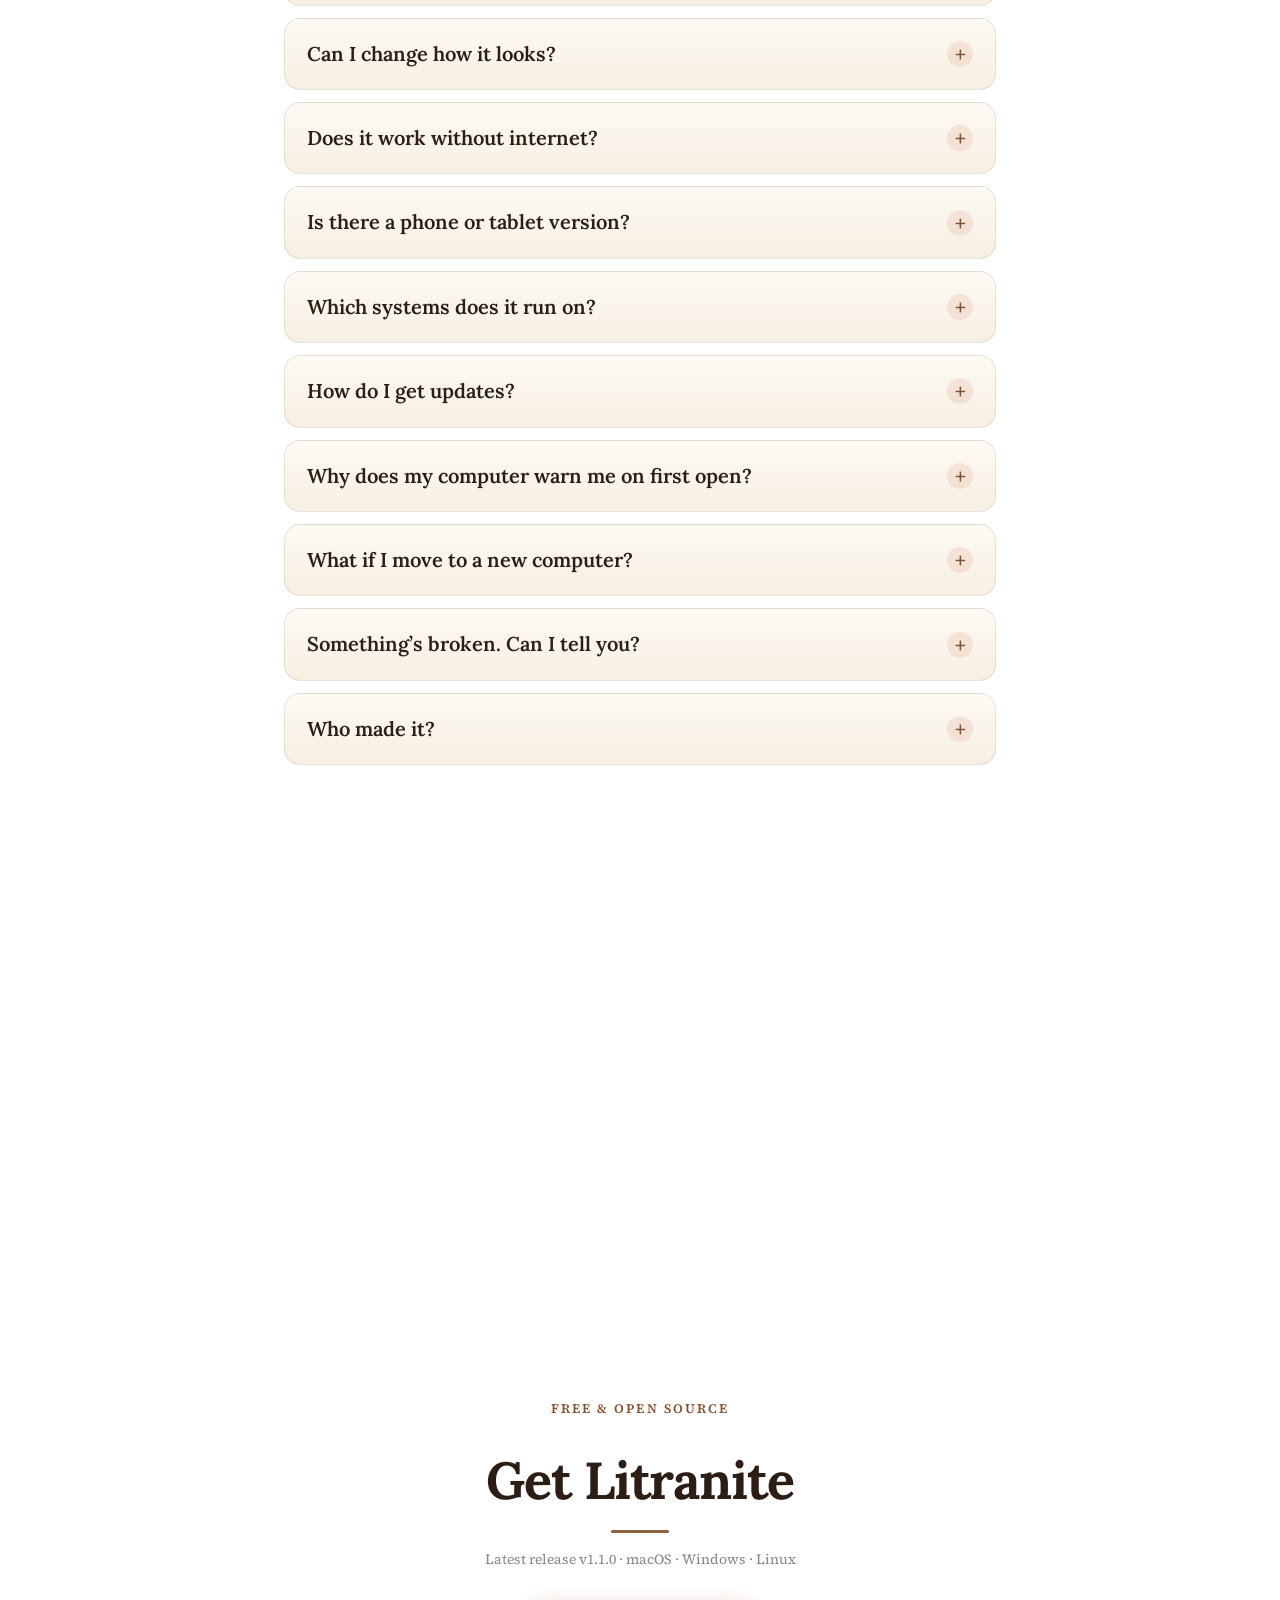
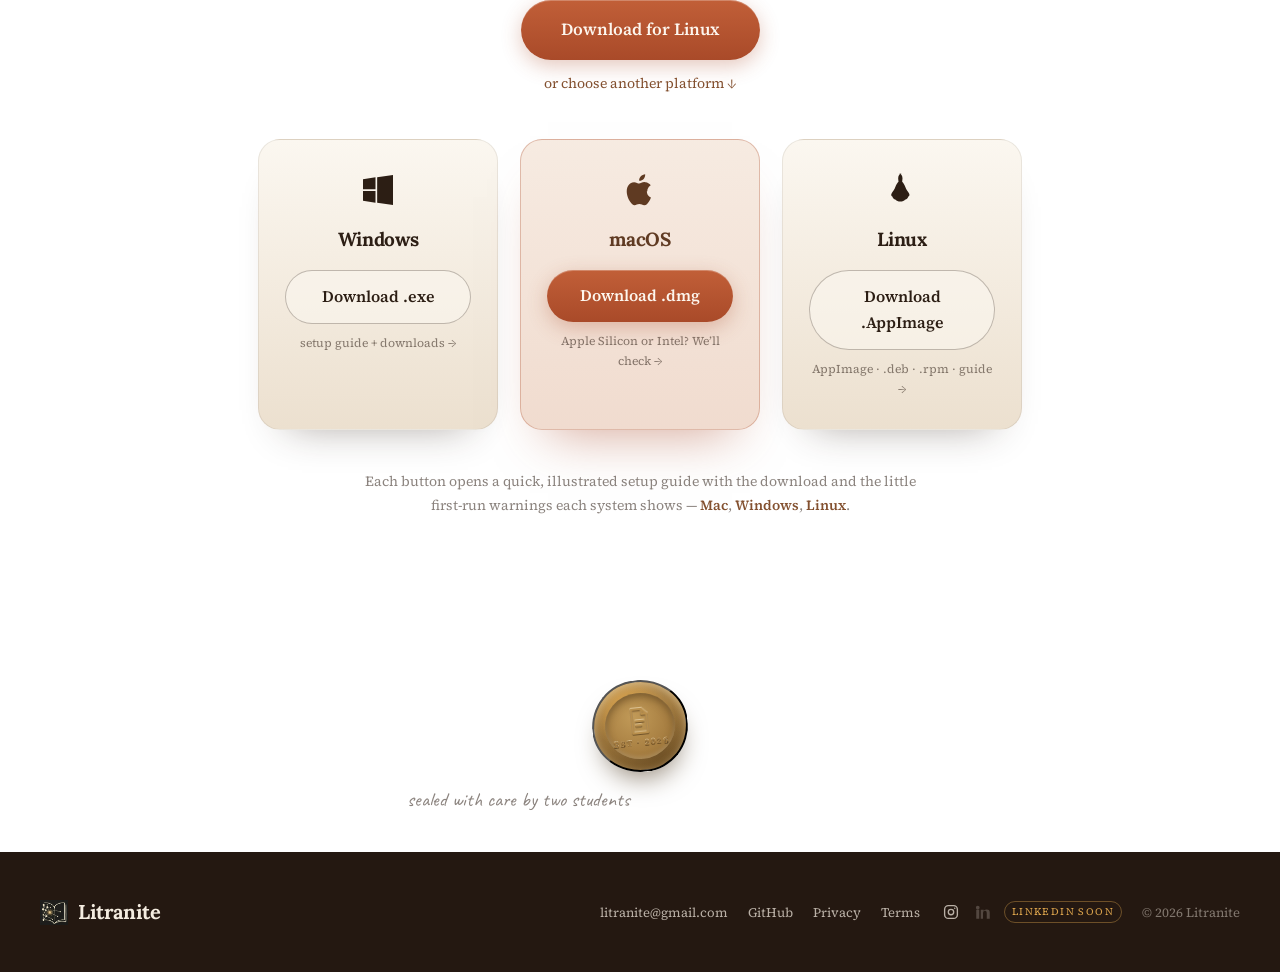
==== commit e31a8738: "Survive a release that has no installers, and name 1.5.0 in the Linux guide This morning's v1.5.0 bu" ====
--- a/index.html
+++ b/index.html
@@ -23,7 +23,7 @@
 <link rel="preconnect" href="https://fonts.googleapis.com">
 <link rel="preconnect" href="https://fonts.gstatic.com" crossorigin>
 <link href="https://fonts.googleapis.com/css2?family=Caveat:wght@500;600&family=Lora:ital,wght@0,500;0,600;0,700;1,500&family=Source+Serif+4:ital,wght@0,400;0,600;1,400&display=swap" rel="stylesheet">
-<link rel="stylesheet" href="styles.css?v=22">
+<link rel="stylesheet" href="styles.css?v=23">
 <script>
   /* set theme before paint to avoid a flash */
   (function () {
@@ -677,7 +677,7 @@
   </nav>
 </footer>
 
-<script src="site.js?v=22"></script>
+<script src="site.js?v=23"></script>
 <!-- Cloudflare Web Analytics --><script type='module' src='https://static.cloudflareinsights.com/beacon.min.js' data-cf-beacon='{"token": "715a8fd282424061a00a3bc4417c188f"}'></script><!-- End Cloudflare Web Analytics -->
 </body>
 </html>
